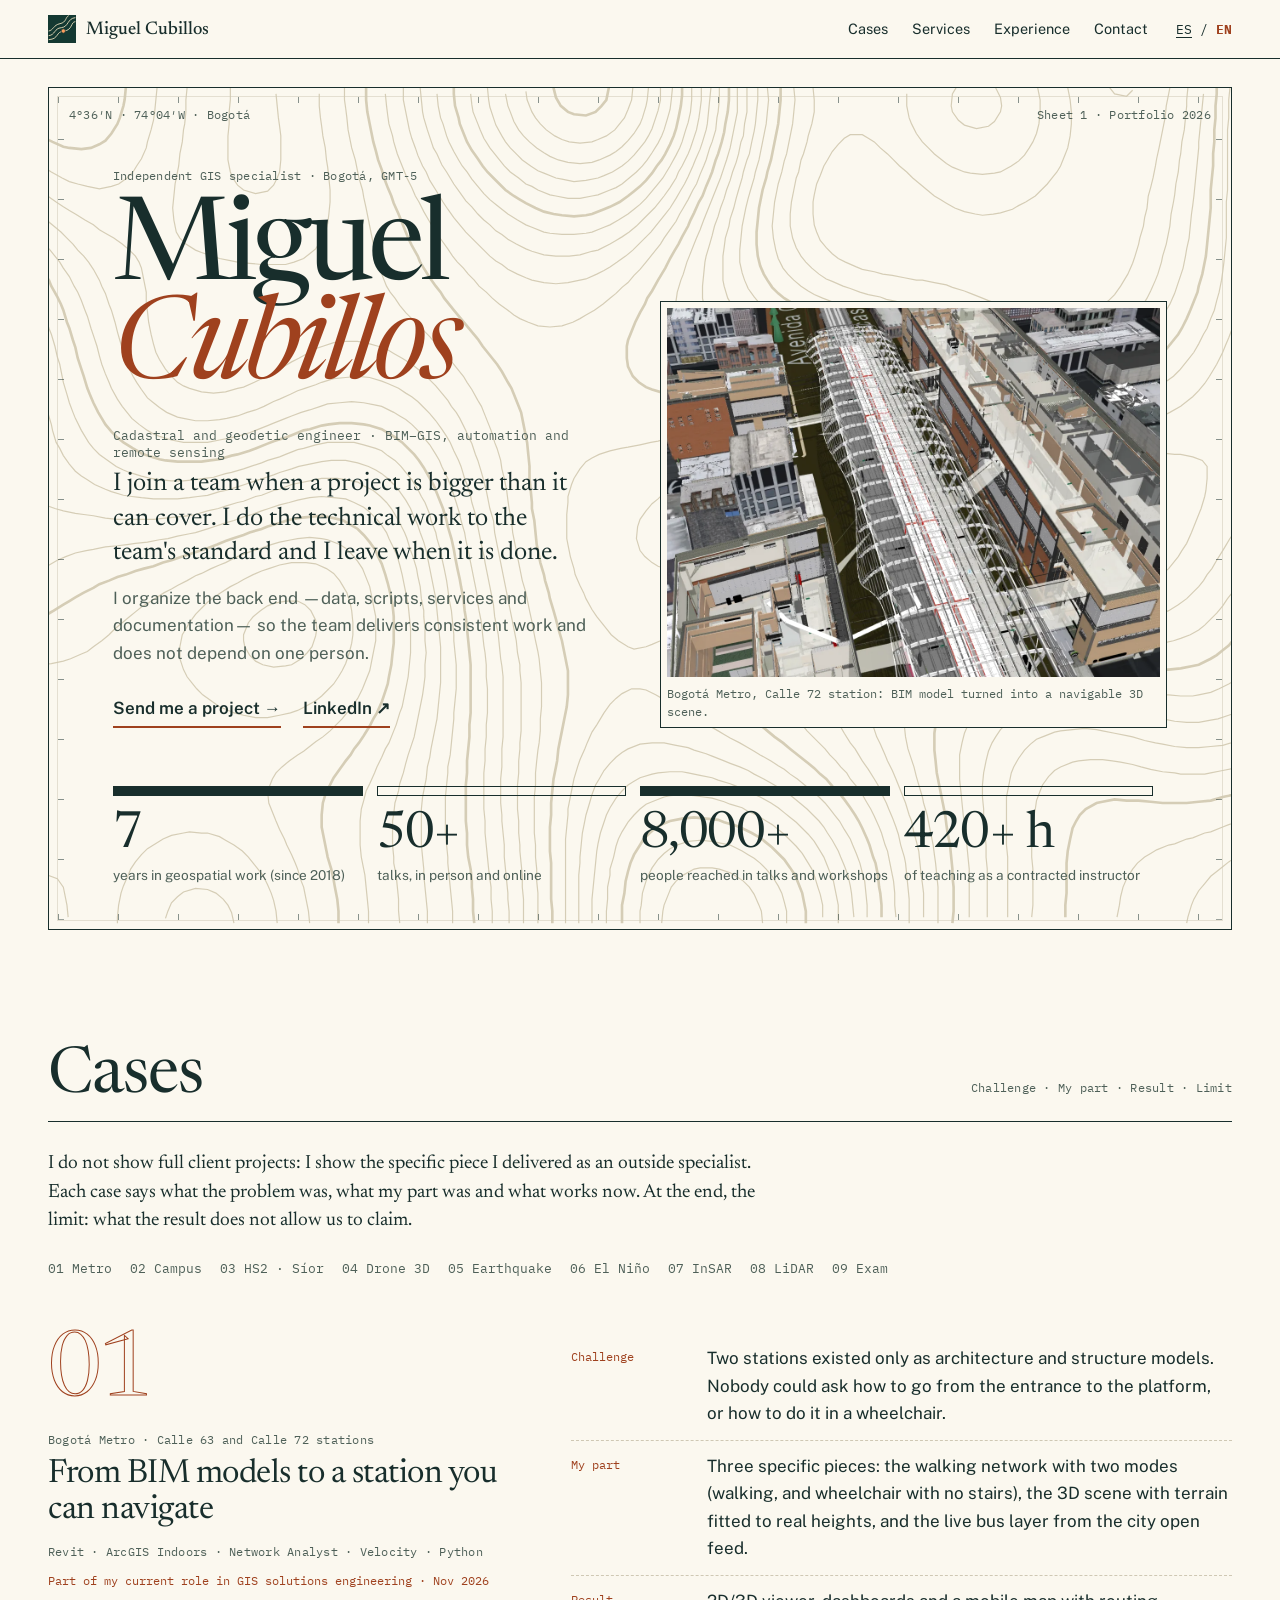
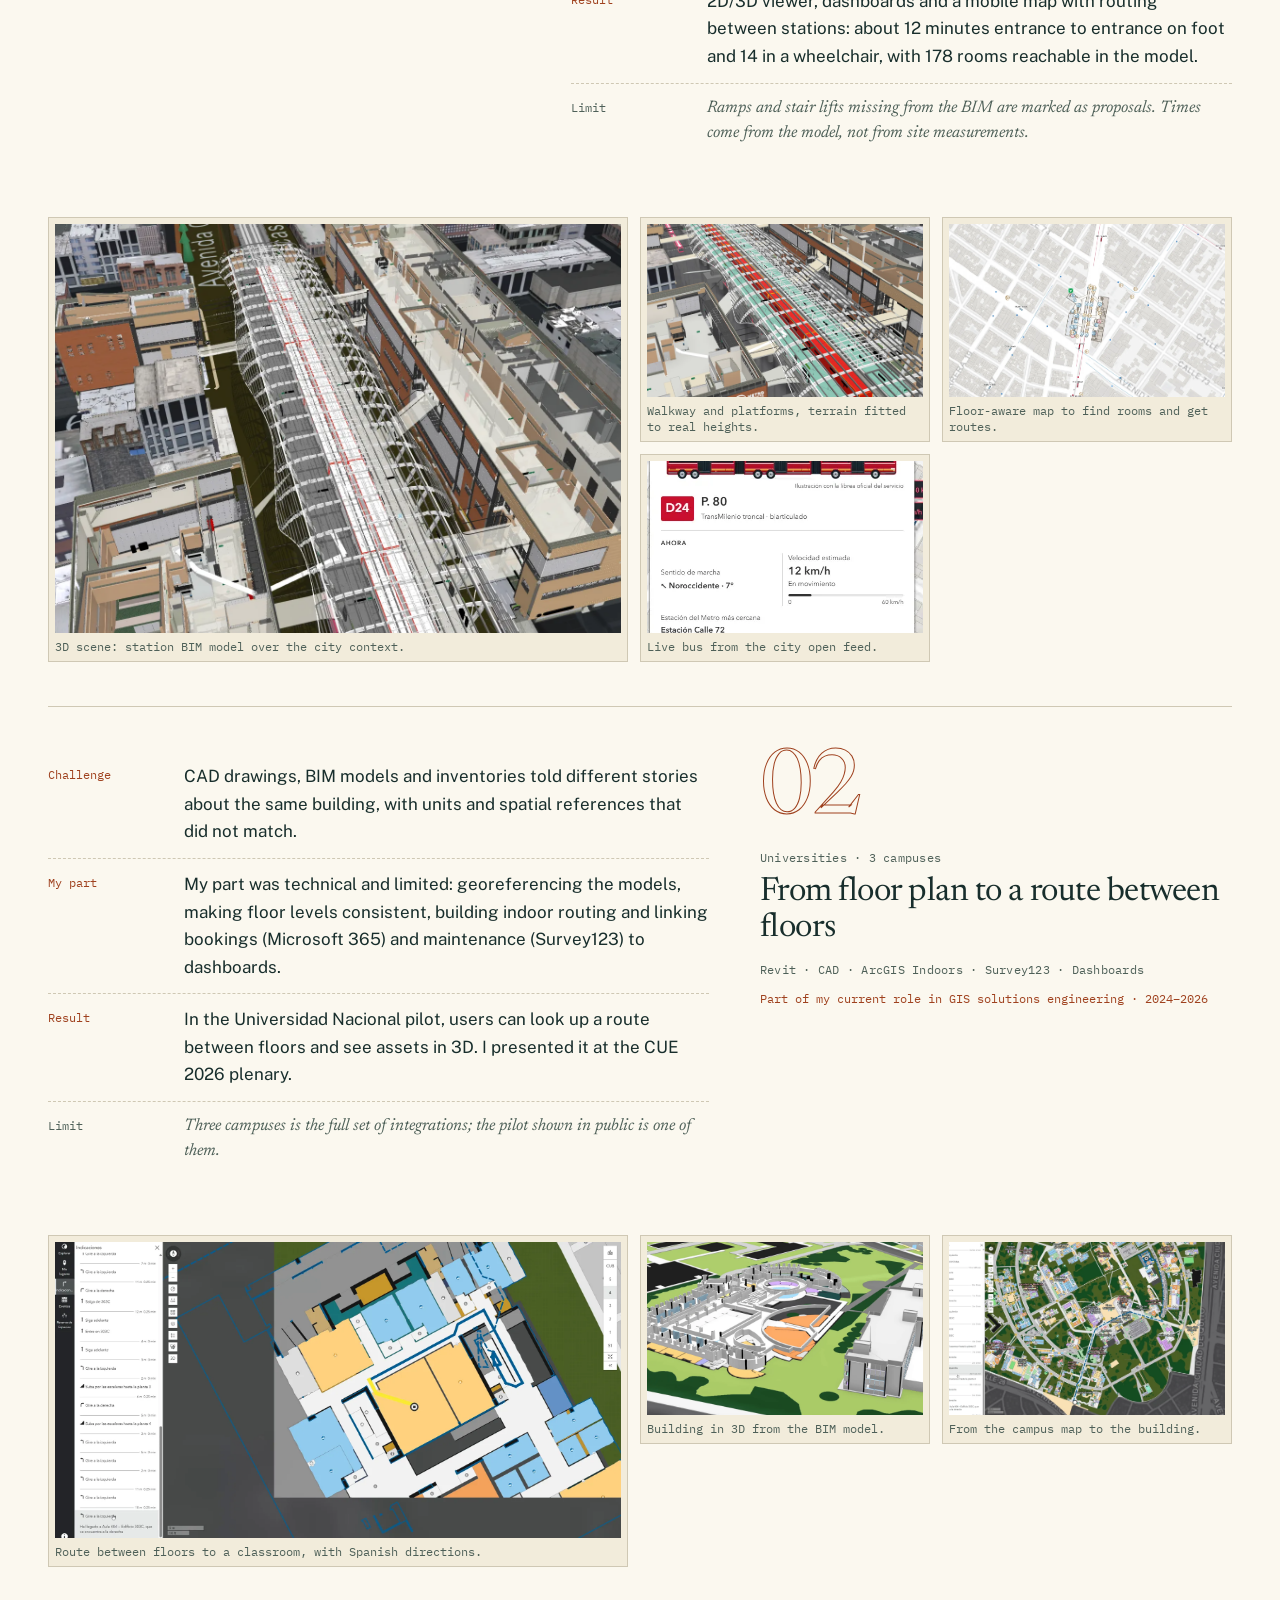
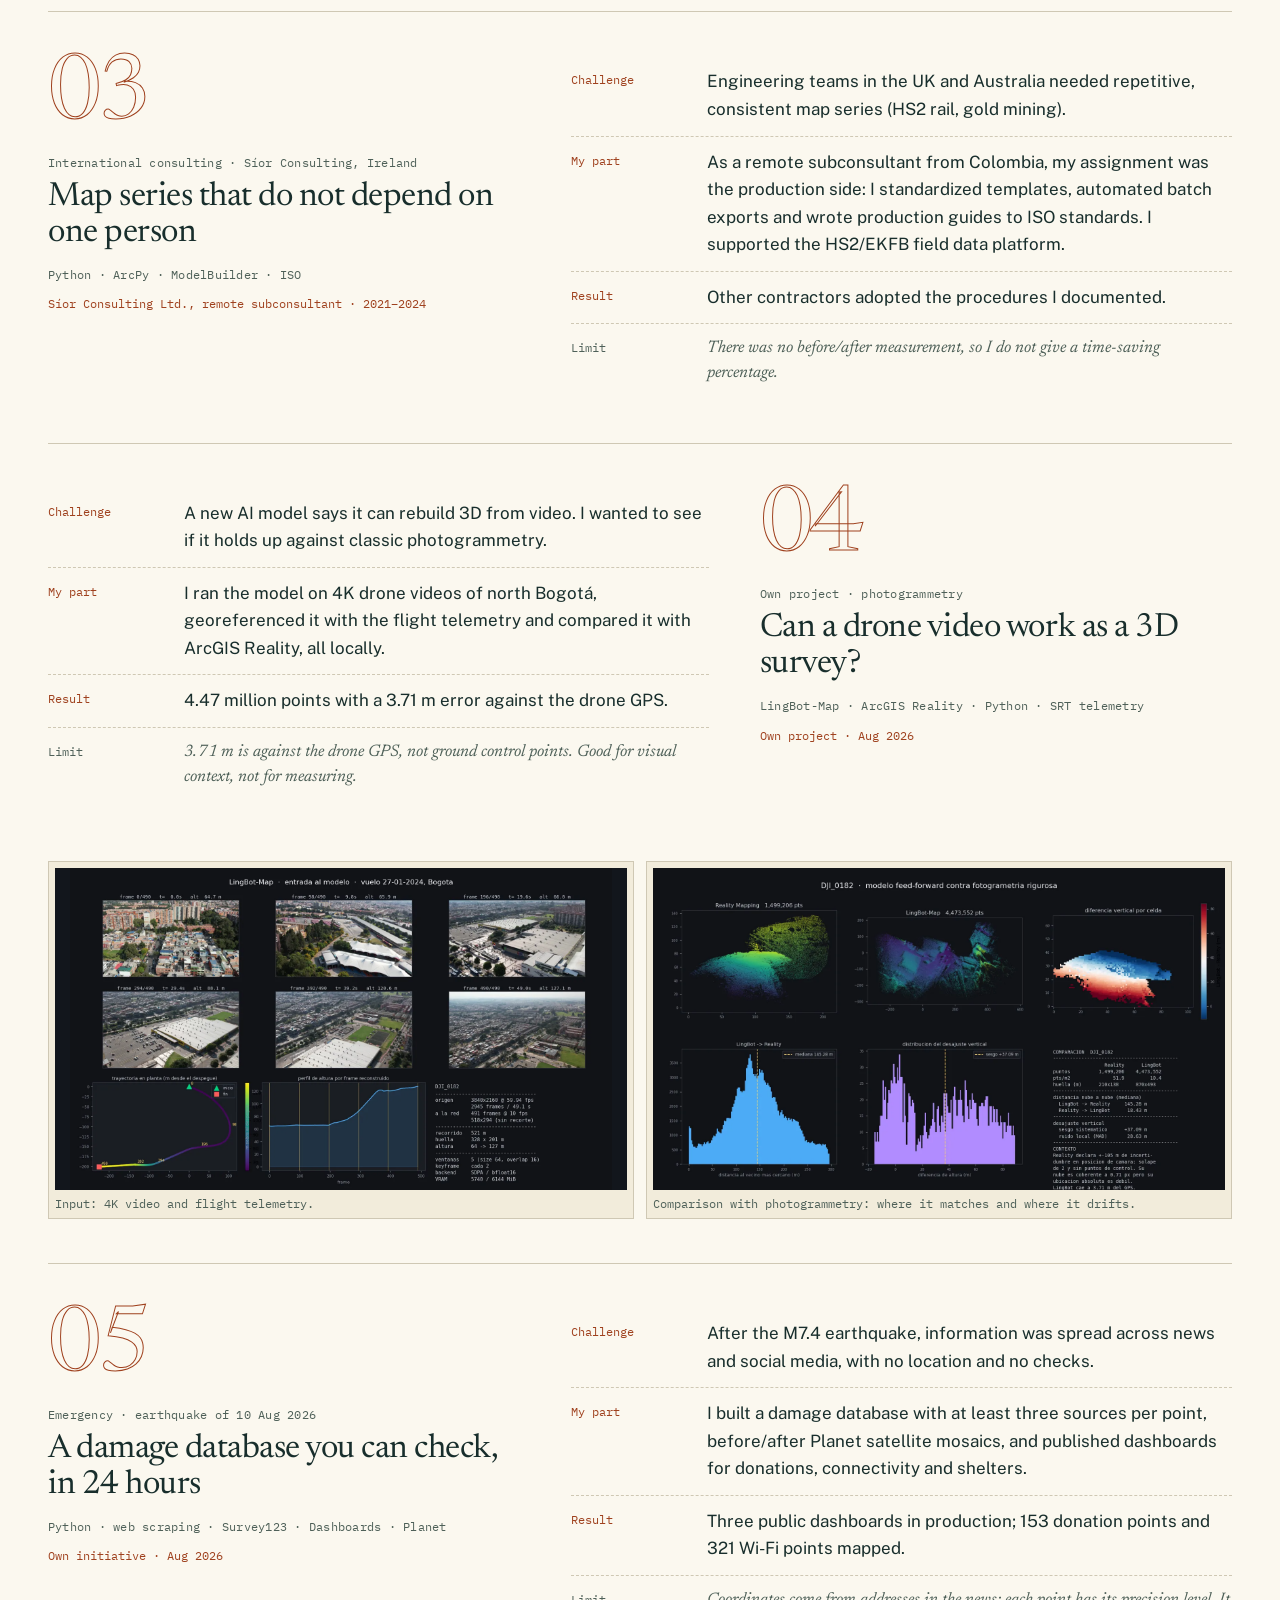
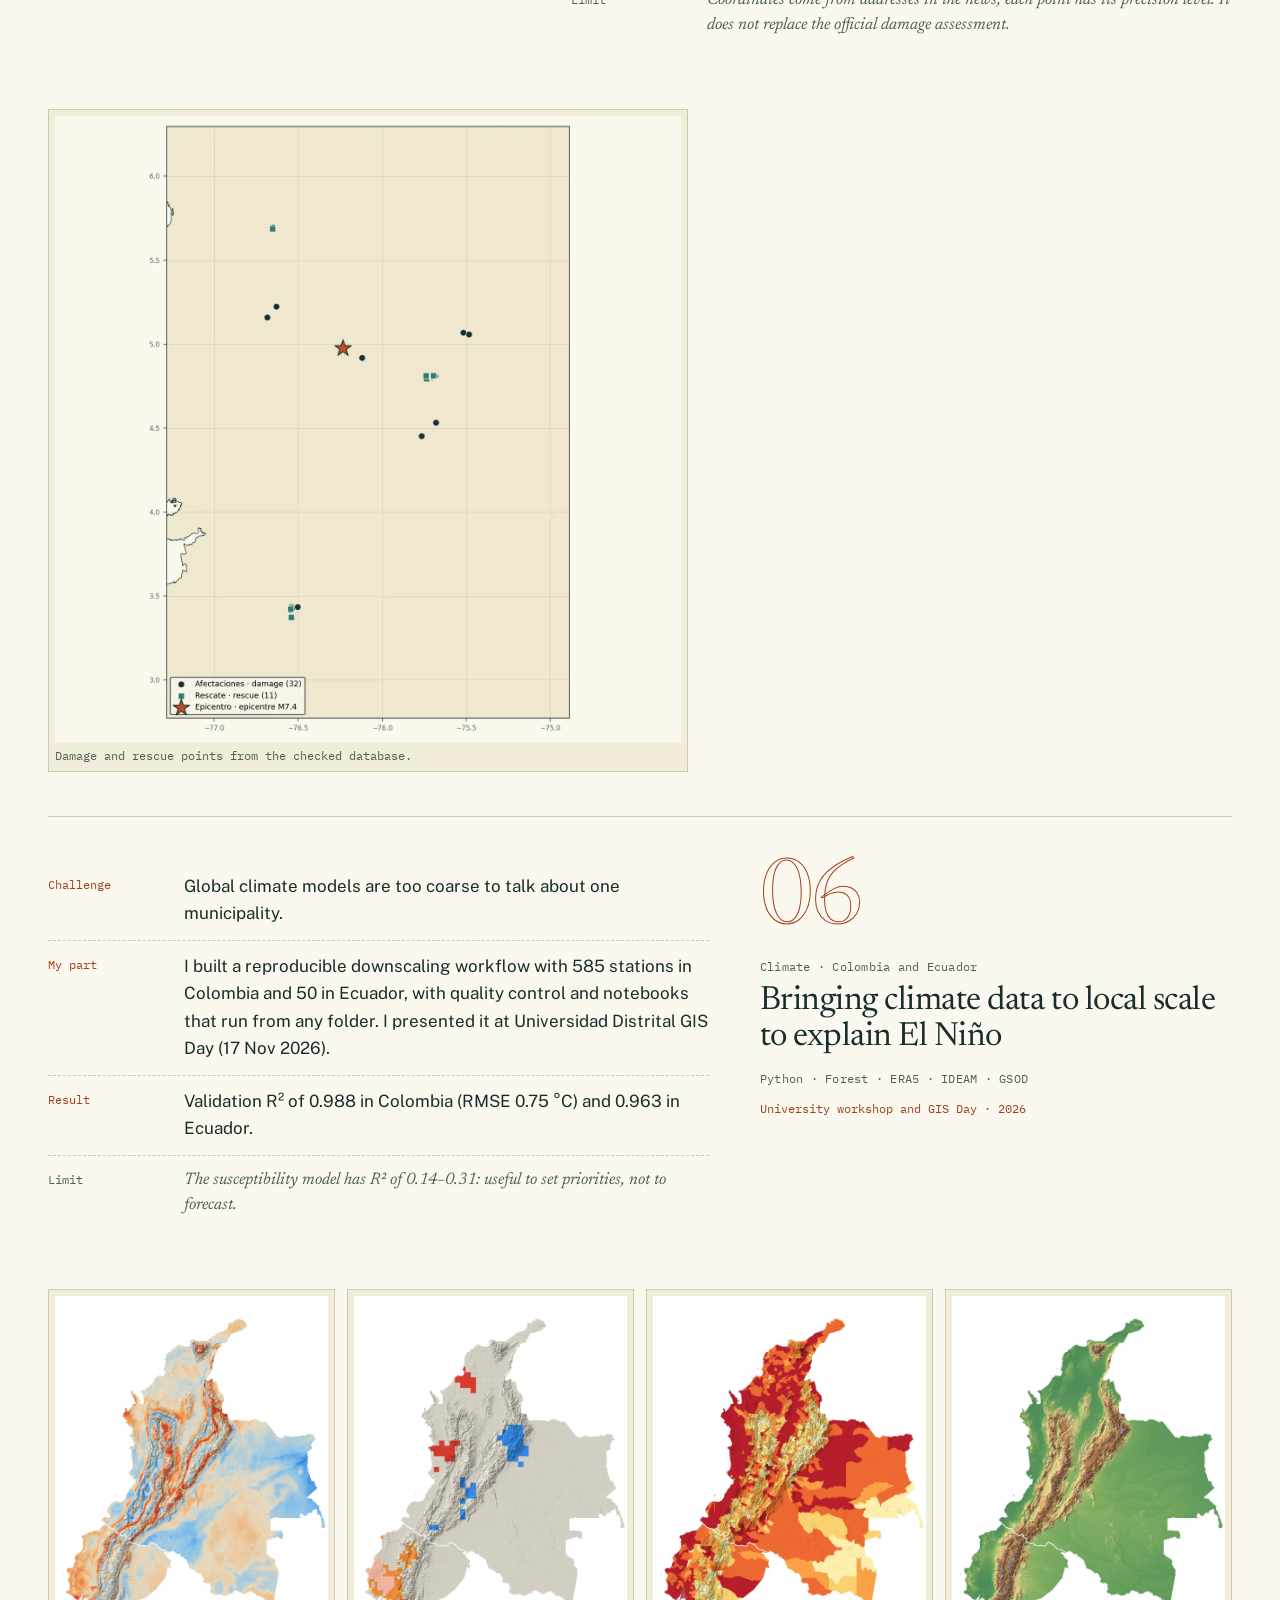
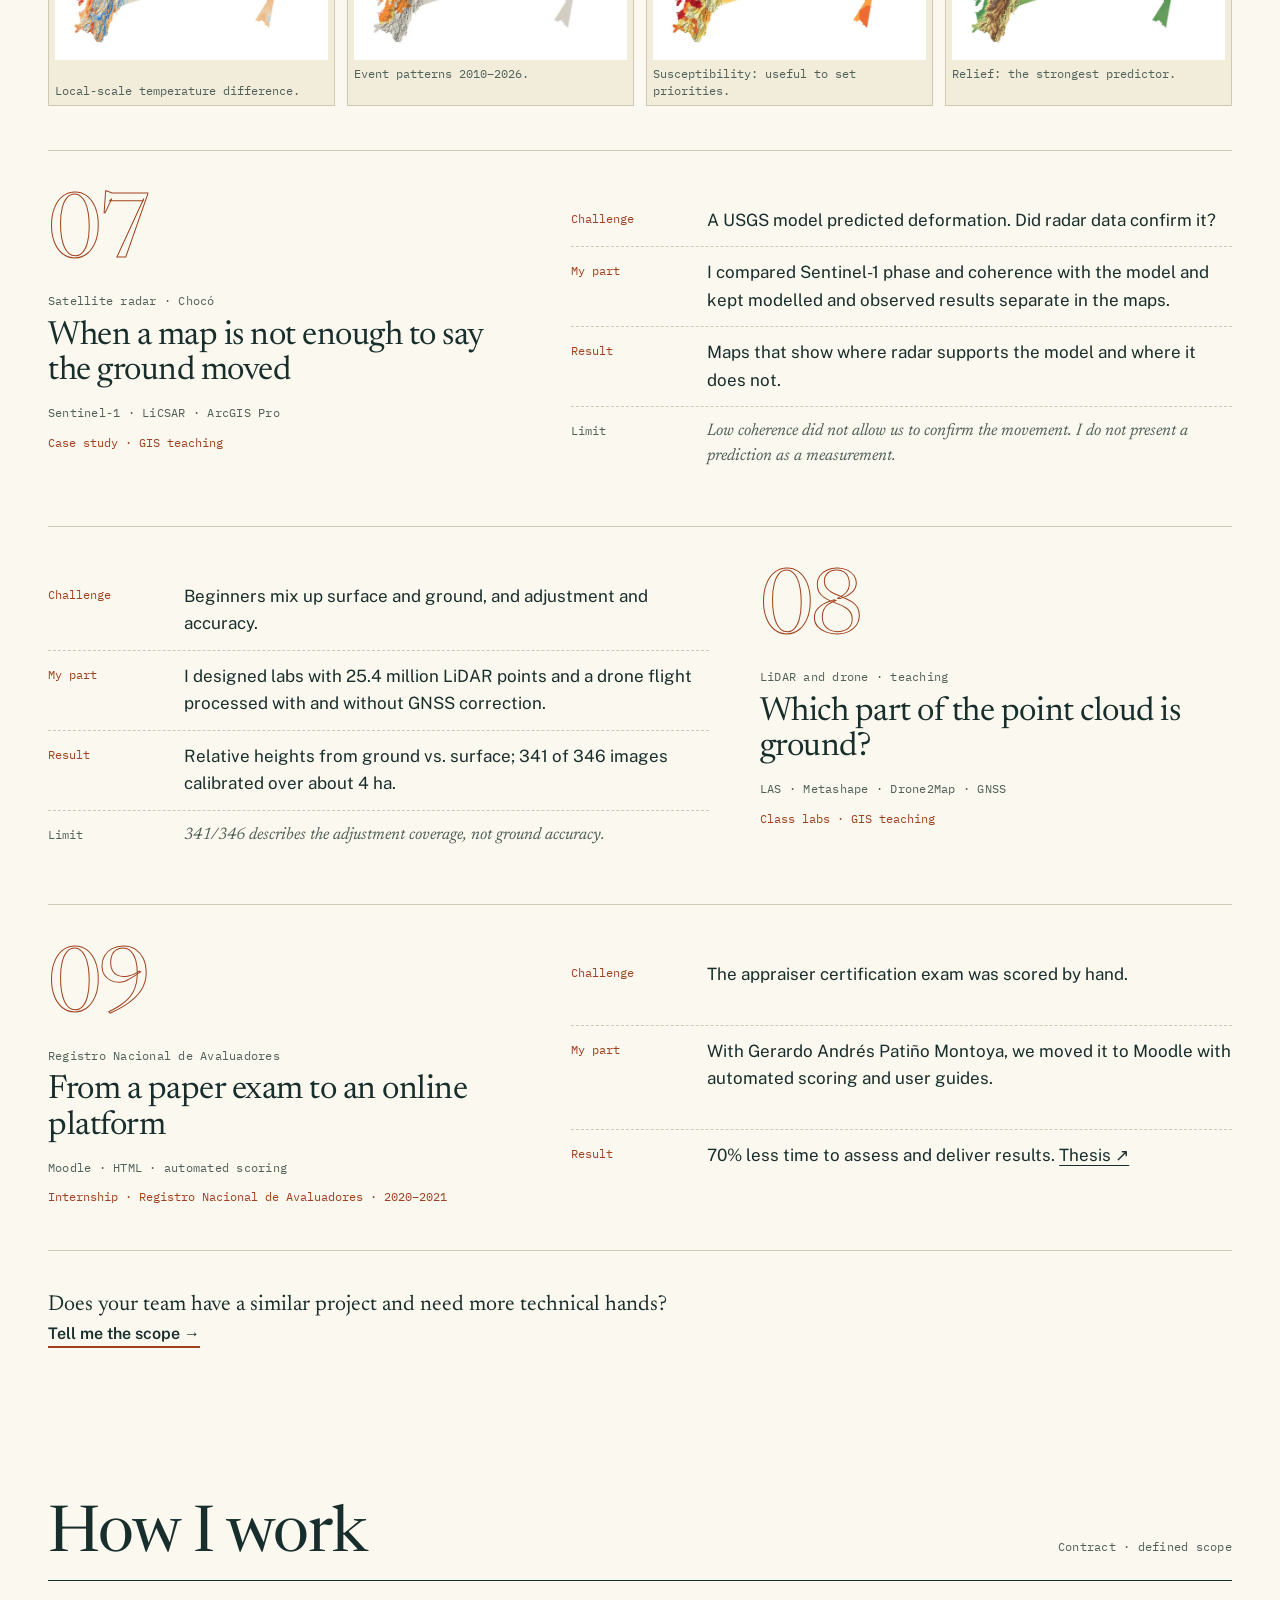
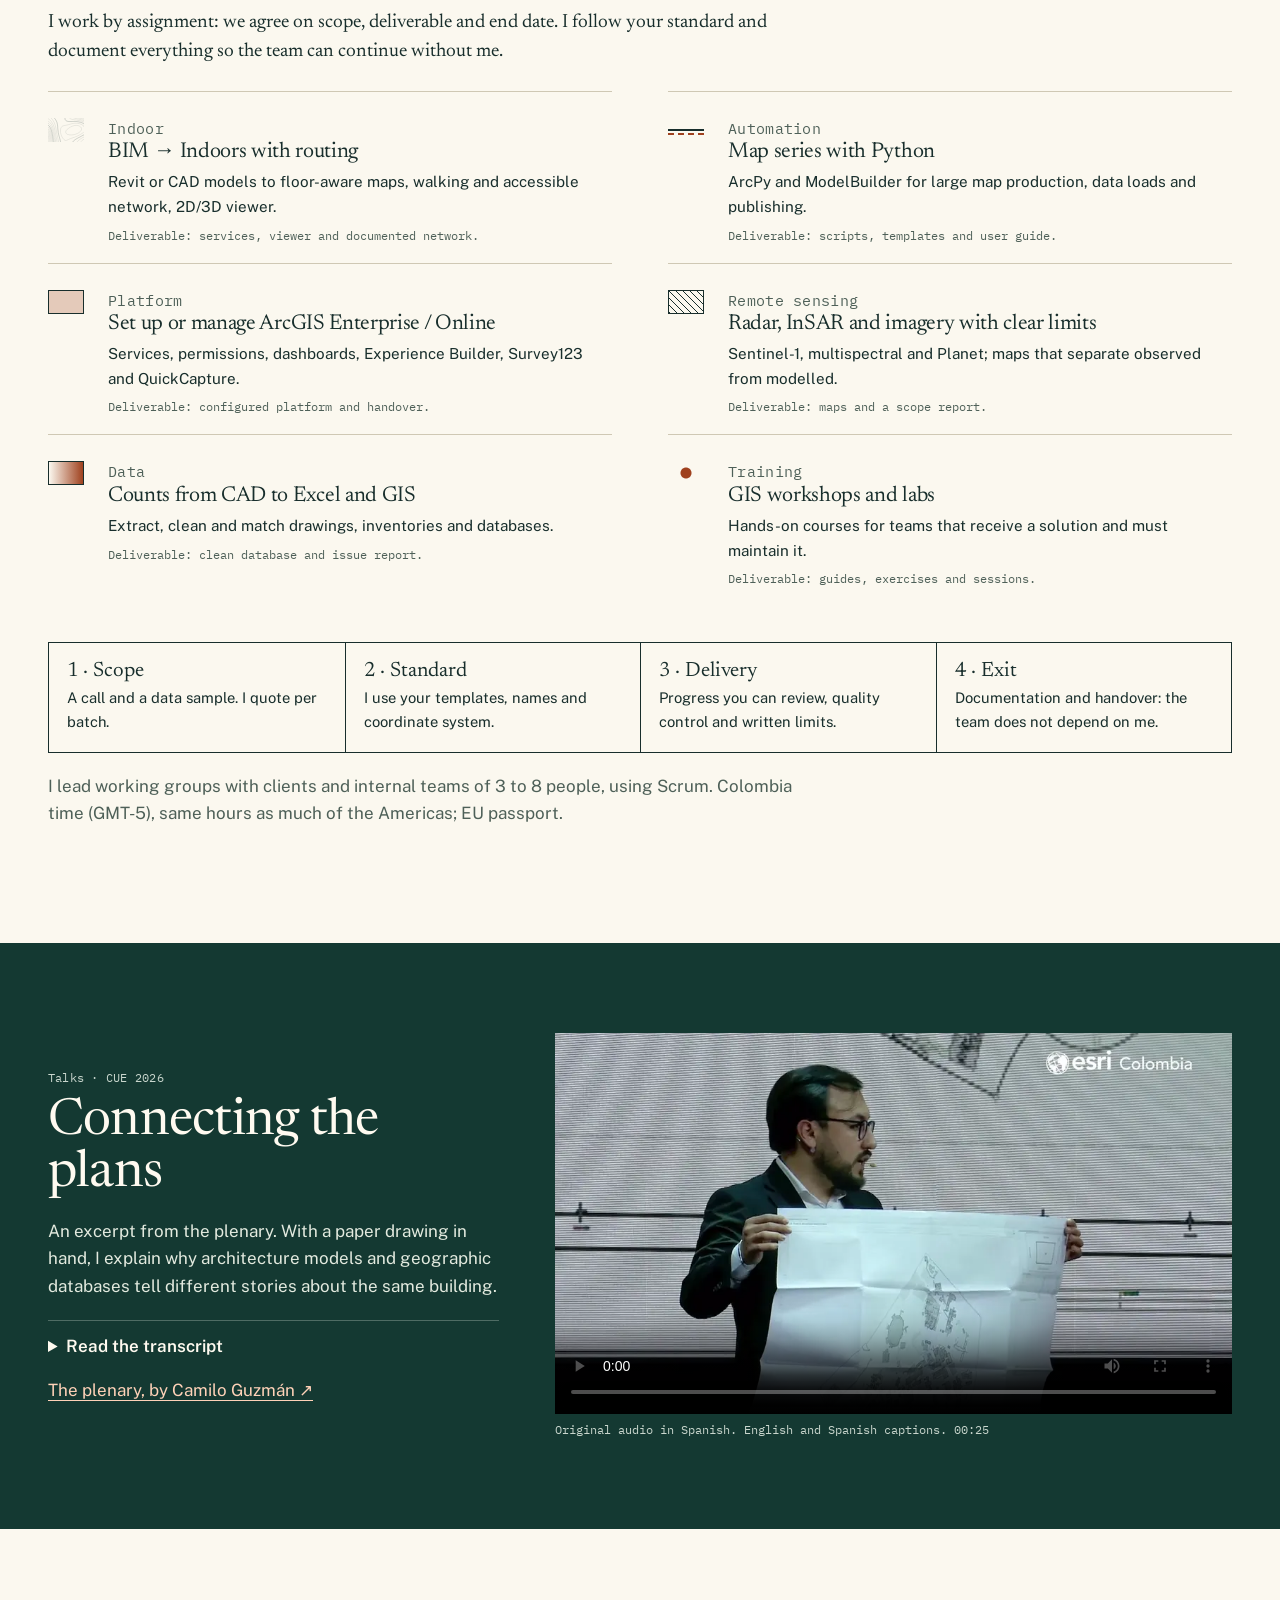
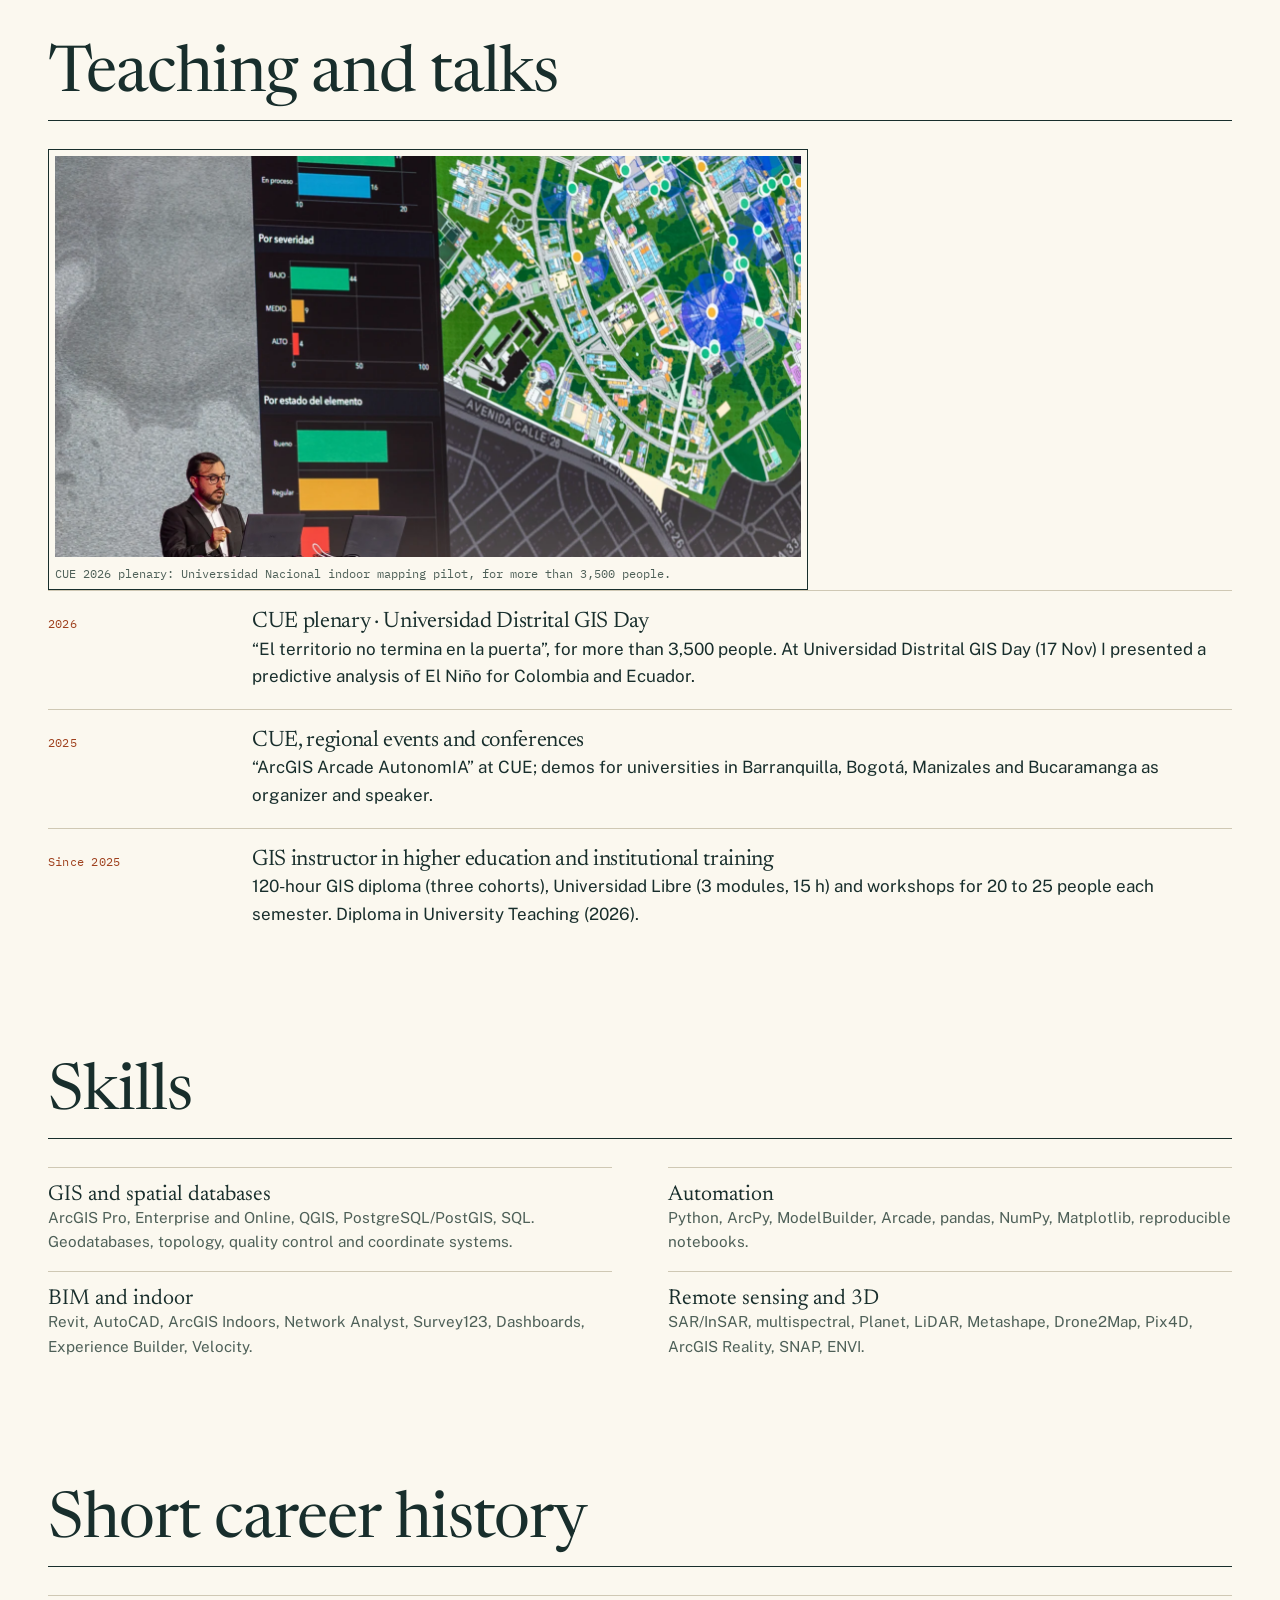
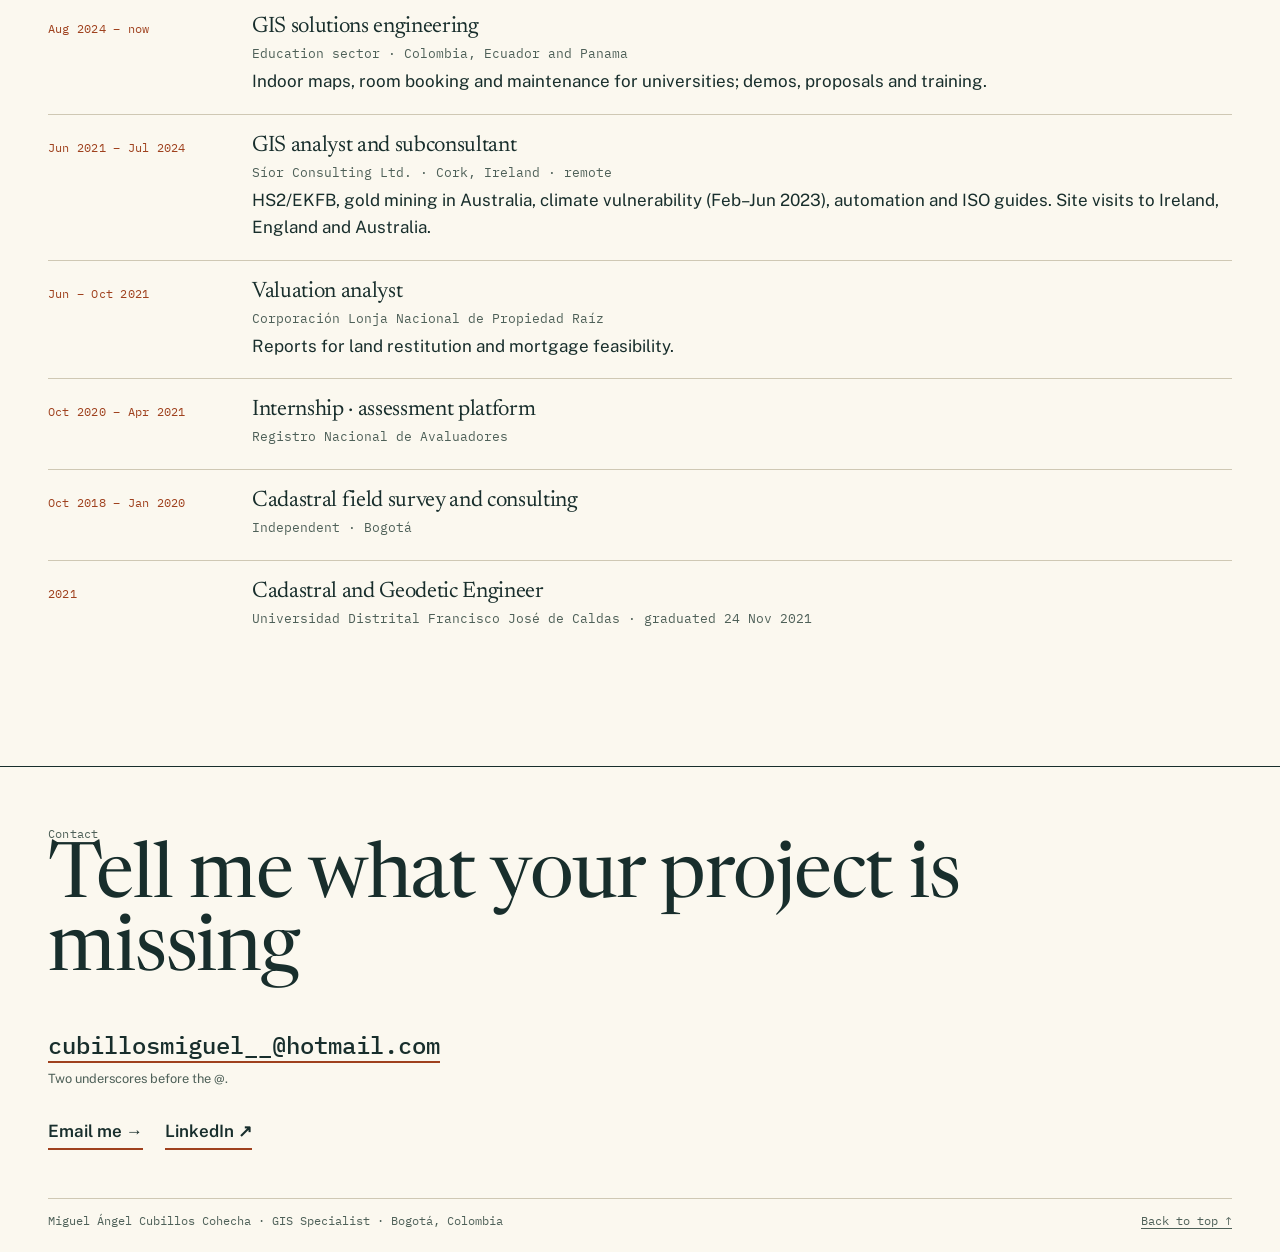
==== en.html @ 7fbe1a22 "Galerias por caso, portada 3D, PDF de Destacado y README de perfil Co-Authored-By: Claude Opus 5.5 <" ====
<!doctype html>
<html lang="en"><head><meta charset="utf-8"><meta name="viewport" content="width=device-width,initial-scale=1">
<title>Miguel Cubillos · Independent GIS Specialist</title>
<meta name="description" content="Independent GIS specialist in Bogotá. I join a team when a project is bigger than it can cover: BIM to indoor maps with routing, Python automation, remote sensing and GIS platforms.">
<meta name="theme-color" content="#143932">
<meta property="og:type" content="website"><meta property="og:title" content="Miguel Cubillos · Independent GIS Specialist">
<meta property="og:description" content="I do the technical work to your team's standard and leave when it is done. BIM to indoor maps, Python automation, remote sensing.">
<meta property="og:image" content="https://cubillos22.github.io/assets/og-preview.jpg"><meta property="og:url" content="https://cubillos22.github.io/en.html"><meta property="og:locale" content="en_US"><meta name="twitter:card" content="summary_large_image">
<link rel="icon" href="assets/favicon.svg" type="image/svg+xml">
<link rel="preconnect" href="https://fonts.googleapis.com"><link rel="preconnect" href="https://fonts.gstatic.com" crossorigin>
<link href="https://fonts.googleapis.com/css2?family=Newsreader:opsz,wght@6..72,400;6..72,500&family=Public+Sans:wght@400;600&family=IBM+Plex+Mono:wght@500&display=swap" rel="stylesheet">
<link rel="stylesheet" href="assets/folio.css?v=4"><link rel="alternate" hreflang="es" href="index.html"><link rel="alternate" hreflang="en" href="en.html"></head>
<body id="top"><a class="skip" href="#main">Skip to content</a>
<header class="top"><div class="wrap bar"><a href="#top" class="brand"><img class="mark" src="assets/favicon.svg" alt="" width="34" height="34"><span>Miguel Cubillos</span></a>
<nav aria-label="Main"><a href="#cases">Cases</a><a href="#services">Services</a><a href="#experience">Experience</a><a href="#contact">Contact</a></nav>
<div class="lang"><a href="index.html" hreflang="es" lang="es">ES</a> / <b aria-current="page">EN</b></div></div></header>
<main id="main">
<div class="wrap sheet"><span class="coord tl">4°36′N · 74°04′W · Bogotá</span><span class="coord tr">Sheet 1 · Portfolio 2026</span><section class="hero" aria-labelledby="name"><div>
<p class="eyebrow">Independent GIS specialist · Bogotá, GMT-5</p>
<h1 id="name">Miguel<br><em>Cubillos</em></h1>
<p class="role">Cadastral and geodetic engineer · BIM–GIS, automation and remote sensing</p>
<p class="value">I join a team when a project is bigger than it can cover. I do the technical work to the team's standard and I leave when it is done.</p>
<p class="value2">I organize the back end —data, scripts, services and documentation— so the team delivers consistent work and does not depend on one person.</p>
<div class="ctas"><a class="go" href="mailto:cubillosmiguel__@hotmail.com?subject=GIS%20project">Send me a project</a><a class="go ext" href="https://www.linkedin.com/in/miguel-cubillos/">LinkedIn</a></div>
</div><figure><img src="assets/img/metro-3d-viaducto.webp" width="1600" height="868" alt="Bogotá Metro Calle 72 station in 3D: the viaduct, the platform and the buildings on Avenida Caracas."><figcaption class="cap">Bogotá Metro, Calle 72 station: BIM model turned into a navigable 3D scene.</figcaption></figure></section>
<div class="scale" role="group" aria-label="Key numbers"><div class="m"><b>7</b><span>years in geospatial work (since 2018)</span></div><div class="m"><b>50+</b><span>talks, in person and online</span></div><div class="m"><b>8,000+</b><span>people reached in talks and workshops</span></div><div class="m"><b>420+ h</b><span>of teaching as a contracted instructor</span></div></div>
</div>

<section id="cases" class="block wrap" aria-labelledby="h-cases"><div class="head"><h2 id="h-cases">Cases</h2><p class="kicker">Challenge · My part · Result · Limit</p></div>
<p class="lead">I do not show full client projects: I show the specific piece I delivered as an outside specialist. Each case says what the problem was, what my part was and what works now. At the end, the limit: what the result does not allow us to claim.</p><nav class="index" aria-label="Index"><a href="#indoor">01 Metro</a><a href="#campus">02 Campus</a><a href="#hs2">03 HS2 · Síor</a><a href="#lingbot">04 Drone 3D</a><a href="#quake">05 Earthquake</a><a href="#nino">06 El Niño</a><a href="#radar">07 InSAR</a><a href="#lidar">08 LiDAR</a><a href="#exam">09 Exam</a></nav>

<article class="case" id="indoor"><header><span class="serial">01</span><p class="kicker">Bogotá Metro · Calle 63 and Calle 72 stations</p><h3>From BIM models to a station you can navigate</h3><p class="tools">Revit · ArcGIS Indoors · Network Analyst · Velocity · Python</p><span class="ctx">Part of my current role in GIS solutions engineering · Nov 2026</span></header>
<dl class="car"><div><dt>Challenge</dt><dd>Two stations existed only as architecture and structure models. Nobody could ask how to go from the entrance to the platform, or how to do it in a wheelchair.</dd></div>
<div><dt>My part</dt><dd>Three specific pieces: the walking network with two modes (walking, and wheelchair with no stairs), the 3D scene with terrain fitted to real heights, and the live bus layer from the city open feed.</dd></div>
<div><dt>Result</dt><dd>2D/3D viewer, dashboards and a mobile map with routing between stations: about 12 minutes entrance to entrance on foot and 14 in a wheelchair, with 178 rooms reachable in the model.</dd></div>
<div class="limit"><dt>Limit</dt><dd>Ramps and stair lifts missing from the BIM are marked as proposals. Times come from the model, not from site measurements.</dd></div></dl><div class="plate n4"><figure><a href="assets/img/metro-3d-viaducto.webp"><img loading="lazy" src="assets/img/metro-3d-viaducto.webp" alt="3D view of the viaduct and Calle 72 station between buildings on Avenida Caracas."></a><figcaption>3D scene: station BIM model over the city context.</figcaption></figure><figure><a href="assets/img/metro-pasarela.webp"><img loading="lazy" src="assets/img/metro-pasarela.webp" alt="Calle 63 station walkway with the train at the platform."></a><figcaption>Walkway and platforms, terrain fitted to real heights.</figcaption></figure><figure><a href="assets/img/metro-2d-piso.webp"><img loading="lazy" src="assets/img/metro-2d-piso.webp" alt="2D map of Calle 72 station with rooms per floor."></a><figcaption>Floor-aware map to find rooms and get routes.</figcaption></figure><figure><a href="assets/img/metro-bus-ficha.webp"><img loading="lazy" src="assets/img/metro-bus-ficha.webp" alt="Live bus card: route D24, 12 km/h, nearest station Calle 72."></a><figcaption>Live bus from the city open feed.</figcaption></figure></div></article>

<article class="case" id="campus"><header><span class="serial">02</span><p class="kicker">Universities · 3 campuses</p><h3>From floor plan to a route between floors</h3><p class="tools">Revit · CAD · ArcGIS Indoors · Survey123 · Dashboards</p><span class="ctx">Part of my current role in GIS solutions engineering · 2024–2026</span></header>
<dl class="car"><div><dt>Challenge</dt><dd>CAD drawings, BIM models and inventories told different stories about the same building, with units and spatial references that did not match.</dd></div>
<div><dt>My part</dt><dd>My part was technical and limited: georeferencing the models, making floor levels consistent, building indoor routing and linking bookings (Microsoft 365) and maintenance (Survey123) to dashboards.</dd></div>
<div><dt>Result</dt><dd>In the Universidad Nacional pilot, users can look up a route between floors and see assets in 3D. I presented it at the CUE 2026 plenary.</dd></div>
<div class="limit"><dt>Limit</dt><dd>Three campuses is the full set of integrations; the pilot shown in public is one of them.</dd></div></dl><div class="plate n3"><figure><a href="assets/img/campus-ruta.webp"><img loading="lazy" src="assets/img/campus-ruta.webp" alt="Step-by-step route inside a building, with stairs up to floor 4."></a><figcaption>Route between floors to a classroom, with Spanish directions.</figcaption></figure><figure><a href="assets/img/campus-3d.webp"><img loading="lazy" src="assets/img/campus-3d.webp" alt="3D view of a campus building with its floors and surroundings."></a><figcaption>Building in 3D from the BIM model.</figcaption></figure><figure><a href="assets/img/campus-mapa.webp"><img loading="lazy" src="assets/img/campus-mapa.webp" alt="Campus map with a walking route to a building."></a><figcaption>From the campus map to the building.</figcaption></figure></div></article>

<article class="case" id="hs2"><header><span class="serial">03</span><p class="kicker">International consulting · Síor Consulting, Ireland</p><h3>Map series that do not depend on one person</h3><p class="tools">Python · ArcPy · ModelBuilder · ISO</p><span class="ctx">Síor Consulting Ltd., remote subconsultant · 2021–2024</span></header>
<dl class="car"><div><dt>Challenge</dt><dd>Engineering teams in the UK and Australia needed repetitive, consistent map series (HS2 rail, gold mining).</dd></div>
<div><dt>My part</dt><dd>As a remote subconsultant from Colombia, my assignment was the production side: I standardized templates, automated batch exports and wrote production guides to ISO standards. I supported the HS2/EKFB field data platform.</dd></div>
<div><dt>Result</dt><dd>Other contractors adopted the procedures I documented.</dd></div>
<div class="limit"><dt>Limit</dt><dd>There was no before/after measurement, so I do not give a time-saving percentage.</dd></div></dl></article>

<article class="case" id="lingbot"><header><span class="serial">04</span><p class="kicker">Own project · photogrammetry</p><h3>Can a drone video work as a 3D survey?</h3><p class="tools">LingBot-Map · ArcGIS Reality · Python · SRT telemetry</p><span class="ctx">Own project · Aug 2026</span></header>
<dl class="car"><div><dt>Challenge</dt><dd>A new AI model says it can rebuild 3D from video. I wanted to see if it holds up against classic photogrammetry.</dd></div>
<div><dt>My part</dt><dd>I ran the model on 4K drone videos of north Bogotá, georeferenced it with the flight telemetry and compared it with ArcGIS Reality, all locally.</dd></div>
<div><dt>Result</dt><dd>4.47 million points with a 3.71 m error against the drone GPS.</dd></div>
<div class="limit"><dt>Limit</dt><dd>3.71 m is against the drone GPS, not ground control points. Good for visual context, not for measuring.</dd></div></dl><div class="plate n2"><figure><a href="assets/img/lingbot-entrada.webp"><img loading="lazy" src="assets/img/lingbot-entrada.webp" alt="Six frames from the drone video over north Bogotá, with flight path and height profile."></a><figcaption>Input: 4K video and flight telemetry.</figcaption></figure><figure><a href="assets/img/lingbot-comparacion.webp"><img loading="lazy" src="assets/img/lingbot-comparacion.webp" alt="Point cloud comparison between Reality Mapping and LingBot-Map, with difference map and histograms."></a><figcaption>Comparison with photogrammetry: where it matches and where it drifts.</figcaption></figure></div></article>

<article class="case" id="quake"><header><span class="serial">05</span><p class="kicker">Emergency · earthquake of 10 Aug 2026</p><h3>A damage database you can check, in 24 hours</h3><p class="tools">Python · web scraping · Survey123 · Dashboards · Planet</p><span class="ctx">Own initiative · Aug 2026</span></header>
<dl class="car"><div><dt>Challenge</dt><dd>After the M7.4 earthquake, information was spread across news and social media, with no location and no checks.</dd></div>
<div><dt>My part</dt><dd>I built a damage database with at least three sources per point, before/after Planet satellite mosaics, and published dashboards for donations, connectivity and shelters.</dd></div>
<div><dt>Result</dt><dd>Three public dashboards in production; 153 donation points and 321 Wi-Fi points mapped.</dd></div>
<div class="limit"><dt>Limit</dt><dd>Coordinates come from addresses in the news; each point has its precision level. It does not replace the official damage assessment.</dd></div></dl><div class="plate n1"><figure><a href="assets/img/sismo-mapa.webp"><img loading="lazy" src="assets/img/sismo-mapa.webp" alt="Map with 32 damage points, 11 rescue actions and the M7.4 epicentre."></a><figcaption>Damage and rescue points from the checked database.</figcaption></figure></div></article>

<article class="case" id="nino"><header><span class="serial">06</span><p class="kicker">Climate · Colombia and Ecuador</p><h3>Bringing climate data to local scale to explain El Niño</h3><p class="tools">Python · Forest · ERA5 · IDEAM · GSOD</p><span class="ctx">University workshop and GIS Day · 2026</span></header>
<dl class="car"><div><dt>Challenge</dt><dd>Global climate models are too coarse to talk about one municipality.</dd></div>
<div><dt>My part</dt><dd>I built a reproducible downscaling workflow with 585 stations in Colombia and 50 in Ecuador, with quality control and notebooks that run from any folder. I presented it at Universidad Distrital GIS Day (17 Nov 2026).</dd></div>
<div><dt>Result</dt><dd>Validation R² of 0.988 in Colombia (RMSE 0.75 °C) and 0.963 in Ecuador.</dd></div>
<div class="limit"><dt>Limit</dt><dd>The susceptibility model has R² of 0.14–0.31: useful to set priorities, not to forecast.</dd></div></dl><div class="plate n4"><figure><a href="assets/img/nino-temperatura.webp"><img loading="lazy" src="assets/img/nino-temperatura.webp" alt="Map of Colombia and Ecuador with the downscaled temperature difference in blues and reds."></a><figcaption>Local-scale temperature difference.</figcaption></figure><figure><a href="assets/img/nino-patrones.webp"><img loading="lazy" src="assets/img/nino-patrones.webp" alt="Map of space-time event patterns with hot and cold spots."></a><figcaption>Event patterns 2010–2026.</figcaption></figure><figure><a href="assets/img/nino-modelo.webp"><img loading="lazy" src="assets/img/nino-modelo.webp" alt="Susceptibility map by municipality, from yellow to dark red."></a><figcaption>Susceptibility: useful to set priorities.</figcaption></figure><figure><a href="assets/img/nino-relieve.webp"><img loading="lazy" src="assets/img/nino-relieve.webp" alt="Relief map of Colombia and Ecuador."></a><figcaption>Relief: the strongest predictor.</figcaption></figure></div></article>

<article class="case" id="radar"><header><span class="serial">07</span><p class="kicker">Satellite radar · Chocó</p><h3>When a map is not enough to say the ground moved</h3><p class="tools">Sentinel-1 · LiCSAR · ArcGIS Pro</p><span class="ctx">Case study · GIS teaching</span></header>
<dl class="car"><div><dt>Challenge</dt><dd>A USGS model predicted deformation. Did radar data confirm it?</dd></div>
<div><dt>My part</dt><dd>I compared Sentinel-1 phase and coherence with the model and kept modelled and observed results separate in the maps.</dd></div>
<div><dt>Result</dt><dd>Maps that show where radar supports the model and where it does not.</dd></div>
<div class="limit"><dt>Limit</dt><dd>Low coherence did not allow us to confirm the movement. I do not present a prediction as a measurement.</dd></div></dl></article>

<article class="case" id="lidar"><header><span class="serial">08</span><p class="kicker">LiDAR and drone · teaching</p><h3>Which part of the point cloud is ground?</h3><p class="tools">LAS · Metashape · Drone2Map · GNSS</p><span class="ctx">Class labs · GIS teaching</span></header>
<dl class="car"><div><dt>Challenge</dt><dd>Beginners mix up surface and ground, and adjustment and accuracy.</dd></div>
<div><dt>My part</dt><dd>I designed labs with 25.4 million LiDAR points and a drone flight processed with and without GNSS correction.</dd></div>
<div><dt>Result</dt><dd>Relative heights from ground vs. surface; 341 of 346 images calibrated over about 4 ha.</dd></div>
<div class="limit"><dt>Limit</dt><dd>341/346 describes the adjustment coverage, not ground accuracy.</dd></div></dl></article>

<article class="case" id="exam"><header><span class="serial">09</span><p class="kicker">Registro Nacional de Avaluadores</p><h3>From a paper exam to an online platform</h3><p class="tools">Moodle · HTML · automated scoring</p><span class="ctx">Internship · Registro Nacional de Avaluadores · 2020–2021</span></header>
<dl class="car"><div><dt>Challenge</dt><dd>The appraiser certification exam was scored by hand.</dd></div>
<div><dt>My part</dt><dd>With Gerardo Andrés Patiño Montoya, we moved it to Moodle with automated scoring and user guides.</dd></div>
<div><dt>Result</dt><dd>70% less time to assess and deliver results. <a href="https://repository.udistrital.edu.co/items/4fee34a4-6b49-4b79-8fe8-2d7d68c5f8f1">Thesis ↗</a></dd></div></dl></article>

<p class="aside">Does your team have a similar project and need more technical hands? <a class="go" href="mailto:cubillosmiguel__@hotmail.com?subject=GIS%20project">Tell me the scope</a></p>
</section>

<section id="services" class="block wrap" aria-labelledby="h-serv"><div class="head"><h2 id="h-serv">How I work</h2><p class="kicker">Contract · defined scope</p></div>
<p class="lead">I work by assignment: we agree on scope, deliverable and end date. I follow your standard and document everything so the team can continue without me.</p>
<div class="legend">
<div class="svc"><span class="sym ct" aria-hidden="true"></span><div><p class="kicker">Indoor</p><h3>BIM → Indoors with routing</h3><p>Revit or CAD models to floor-aware maps, walking and accessible network, 2D/3D viewer.</p><p class="out">Deliverable: services, viewer and documented network.</p></div></div>
<div class="svc"><span class="sym ln" aria-hidden="true"></span><div><p class="kicker">Automation</p><h3>Map series with Python</h3><p>ArcPy and ModelBuilder for large map production, data loads and publishing.</p><p class="out">Deliverable: scripts, templates and user guide.</p></div></div>
<div class="svc"><span class="sym pg" aria-hidden="true"></span><div><p class="kicker">Platform</p><h3>Set up or manage ArcGIS Enterprise / Online</h3><p>Services, permissions, dashboards, Experience Builder, Survey123 and QuickCapture.</p><p class="out">Deliverable: configured platform and handover.</p></div></div>
<div class="svc"><span class="sym ht" aria-hidden="true"></span><div><p class="kicker">Remote sensing</p><h3>Radar, InSAR and imagery with clear limits</h3><p>Sentinel-1, multispectral and Planet; maps that separate observed from modelled.</p><p class="out">Deliverable: maps and a scope report.</p></div></div>
<div class="svc"><span class="sym gr" aria-hidden="true"></span><div><p class="kicker">Data</p><h3>Counts from CAD to Excel and GIS</h3><p>Extract, clean and match drawings, inventories and databases.</p><p class="out">Deliverable: clean database and issue report.</p></div></div>
<div class="svc"><span class="sym pt" aria-hidden="true"></span><div><p class="kicker">Training</p><h3>GIS workshops and labs</h3><p>Hands-on courses for teams that receive a solution and must maintain it.</p><p class="out">Deliverable: guides, exercises and sessions.</p></div></div>
</div>
<ol class="how"><li><b>1 · Scope</b>A call and a data sample. I quote per batch.</li><li><b>2 · Standard</b>I use your templates, names and coordinate system.</li><li><b>3 · Delivery</b>Progress you can review, quality control and written limits.</li><li><b>4 · Exit</b>Documentation and handover: the team does not depend on me.</li></ol>
<p class="note">I lead working groups with clients and internal teams of 3 to 8 people, using Scrum. Colombia time (GMT-5), same hours as much of the Americas; EU passport.</p>
</section>

<section class="film" id="cue" aria-labelledby="h-film"><div class="wrap filmgrid"><div><p class="eyebrow">Talks · CUE 2026</p><h2 id="h-film">Connecting the plans</h2><p>An excerpt from the plenary. With a paper drawing in hand, I explain why architecture models and geographic databases tell different stories about the same building.</p>
<details><summary>Read the transcript</summary><p>We have this information: our CAD plans. We also have architectural plans, BIM models, geographic databases and even inventory systems. But each one tells a completely different story. My challenge today is to connect them. With ArcGIS Indoors, we can create this model, or digital twin, by combining BIM and GIS. Let me show you.</p></details>
<p style="margin-top:1rem"><a href="https://es.linkedin.com/posts/camiloguzman-bim_cue2026-cue2026-esri-activity-7511804300289949696-Zw1S">The plenary, by Camilo Guzmán ↗</a></p></div>
<figure><video controls playsinline preload="metadata" poster="assets/cue-video.webp" width="1280" height="720" aria-label="Connecting the plans"><source src="assets/cue-2026.mp4" type="video/mp4"><track kind="captions" srclang="es" label="Español" src="assets/cue-es.vtt"><track kind="captions" srclang="en" label="English" src="assets/cue-en.vtt" default></video><figcaption class="cap">Original audio in Spanish. English and Spanish captions. 00:25</figcaption></figure></div></section>

<section id="talks" class="block wrap" aria-labelledby="h-talks"><div class="head"><h2 id="h-talks">Teaching and talks</h2></div><figure class="bio-fig"><img loading="lazy" src="assets/plenaria.webp" width="1500" height="808" alt="Miguel at the CUE 2026 plenary lectern, with a campus map and a dashboard on the screen behind him."><figcaption class="cap">CUE 2026 plenary: Universidad Nacional indoor mapping pilot, for more than 3,500 people.</figcaption></figure>
<article class="rec"><p class="date">2026</p><div><h3>CUE plenary · Universidad Distrital GIS Day</h3><p>“El territorio no termina en la puerta”, for more than 3,500 people. At Universidad Distrital GIS Day (17 Nov) I presented a predictive analysis of El Niño for Colombia and Ecuador.</p></div></article>
<article class="rec"><p class="date">2025</p><div><h3>CUE, regional events and conferences</h3><p>“ArcGIS Arcade AutonomIA” at CUE; demos for universities in Barranquilla, Bogotá, Manizales and Bucaramanga as organizer and speaker.</p></div></article>
<article class="rec"><p class="date">Since 2025</p><div><h3>GIS instructor in higher education and institutional training</h3><p>120-hour GIS diploma (three cohorts), Universidad Libre (3 modules, 15 h) and workshops for 20 to 25 people each semester. Diploma in University Teaching (2026).</p></div></article>
</section>

<section id="skills" class="block wrap" aria-labelledby="h-skills"><div class="head"><h2 id="h-skills">Skills</h2></div>
<dl class="practice"><div><dt>GIS and spatial databases</dt><dd>ArcGIS Pro, Enterprise and Online, QGIS, PostgreSQL/PostGIS, SQL. Geodatabases, topology, quality control and coordinate systems.</dd></div>
<div><dt>Automation</dt><dd>Python, ArcPy, ModelBuilder, Arcade, pandas, NumPy, Matplotlib, reproducible notebooks.</dd></div>
<div><dt>BIM and indoor</dt><dd>Revit, AutoCAD, ArcGIS Indoors, Network Analyst, Survey123, Dashboards, Experience Builder, Velocity.</dd></div>
<div><dt>Remote sensing and 3D</dt><dd>SAR/InSAR, multispectral, Planet, LiDAR, Metashape, Drone2Map, Pix4D, ArcGIS Reality, SNAP, ENVI.</dd></div></dl></section>

<section id="experience" class="block wrap" aria-labelledby="h-exp"><div class="head"><h2 id="h-exp">Short career history</h2></div>
<article class="rec"><p class="date">Aug 2024 – now</p><div><h3>GIS solutions engineering</h3><p class="org">Education sector · Colombia, Ecuador and Panama</p><p>Indoor maps, room booking and maintenance for universities; demos, proposals and training.</p></div></article>
<article class="rec"><p class="date">Jun 2021 – Jul 2024</p><div><h3>GIS analyst and subconsultant</h3><p class="org">Síor Consulting Ltd. · Cork, Ireland · remote</p><p>HS2/EKFB, gold mining in Australia, climate vulnerability (Feb–Jun 2023), automation and ISO guides. Site visits to Ireland, England and Australia.</p></div></article>
<article class="rec"><p class="date">Jun – Oct 2021</p><div><h3>Valuation analyst</h3><p class="org">Corporación Lonja Nacional de Propiedad Raíz</p><p>Reports for land restitution and mortgage feasibility.</p></div></article>
<article class="rec"><p class="date">Oct 2020 – Apr 2021</p><div><h3>Internship · assessment platform</h3><p class="org">Registro Nacional de Avaluadores</p></div></article>
<article class="rec"><p class="date">Oct 2018 – Jan 2020</p><div><h3>Cadastral field survey and consulting</h3><p class="org">Independent · Bogotá</p></div></article>
<article class="rec"><p class="date">2021</p><div><h3>Cadastral and Geodetic Engineer</h3><p class="org">Universidad Distrital Francisco José de Caldas · graduated 24 Nov 2021</p></div></article>
</section>
</main>
<footer id="contact"><div class="wrap contact"><p class="eyebrow">Contact</p><h2>Tell me what your project is missing</h2>
<p style="margin:1rem 0"><a class="mail" href="mailto:cubillosmiguel__@hotmail.com">cubillosmiguel__@hotmail.com</a><small class="hint">Two underscores before the @.</small></p>
<div class="ctas"><a class="go" href="mailto:cubillosmiguel__@hotmail.com?subject=GIS%20project">Email me</a><a class="go ext" href="https://www.linkedin.com/in/miguel-cubillos/">LinkedIn</a></div>
<div class="foot"><span>Miguel Ángel Cubillos Cohecha · GIS Specialist · Bogotá, Colombia</span><a href="#top">Back to top ↑</a></div></div></footer>
<script type="application/json" id="captions">{"es": "WEBVTT\n\n00:00:00.280 --> 00:00:03.120\nTenemos esta información, nuestros planos CAD.\n\n00:00:03.840 --> 00:00:11.060\nTambién tenemos planos arquitectónicos, modelos BIM, bases de datos geográficas, inclusive sistemas de inventario.\n\n00:00:11.780 --> 00:00:14.760\nPero cada uno de ellos cuenta una historia totalmente diferente.\n\n00:00:15.380 --> 00:00:17.240\nMi reto el día de hoy es conectarlas.\n\n00:00:17.240 --> 00:00:23.460\nY gracias a ArcGIS Indoors, podemos crear ese modelo o ese gemelo digital combinando BIM más SIG.\n\n00:00:23.740 --> 00:00:24.540\nLes voy a mostrar.\n", "en": "WEBVTT\n\n00:00:00.280 --> 00:00:03.120\nWe have this information: our CAD plans.\n\n00:00:03.840 --> 00:00:11.060\nWe also have architectural plans, BIM models, geographic databases and even inventory systems.\n\n00:00:11.780 --> 00:00:14.760\nBut each one tells a completely different story.\n\n00:00:15.380 --> 00:00:17.240\nMy challenge today is to connect them.\n\n00:00:17.240 --> 00:00:23.460\nWith ArcGIS Indoors, we can create this model, or digital twin, by combining BIM and GIS.\n\n00:00:23.740 --> 00:00:24.540\nLet me show you.\n"}</script><script src="assets/local-captions.js"></script></body></html>
---- assets/folio.css ----
/* v3 · Lenguaje de hoja cartográfica: marco con graduación, curvas de nivel, barra de escala, leyenda. Paleta tierra conservada. */
:root{color-scheme:light dark;
--ink:#182e2c;--paper:#fbf8ef;--paper-2:#f2ecdb;--line:#cfc8b4;--terra:#9f411e;--terra-2:#c65022;--hint:#4e6058;--dark:#143932;--cream:#fffaf0;--contour:#c9bfa3;
--serif:"Newsreader",Georgia,serif;--sans:"Public Sans","Segoe UI",Arial,sans-serif;--mono:"IBM Plex Mono",Consolas,monospace;
--g:clamp(16px,4vw,48px)}
@media(prefers-color-scheme:dark){:root:not([data-theme=light]){--ink:#efe7d4;--paper:#0f2421;--paper-2:#132d29;--line:#2c4843;--terra:#ff9d6c;--terra-2:#ffb48c;--hint:#a7bab1;--contour:#24403b}}
*{box-sizing:border-box}html{scroll-behavior:smooth}
body{margin:0;font:400 1.0625rem/1.62 var(--sans);color:var(--ink);background:var(--paper)}
a{color:inherit;text-underline-offset:.22em;text-decoration-thickness:1px}a:hover{color:var(--terra)}
:focus-visible{outline:3px solid var(--terra-2);outline-offset:3px}
img,video{display:block;width:100%;height:auto}h1,h2,h3,p,figure,dl,dd,ul,ol{margin:0}ol,ul{padding:0}
h1,h2,h3{font-family:var(--serif);font-weight:400;letter-spacing:-.015em}
.wrap{width:min(1200px,calc(100% - 2*var(--g)));margin:auto}
.skip{position:absolute;top:-8rem;left:1rem;background:var(--paper);padding:.8em;z-index:20}.skip:focus{top:1rem}
.mono,.coord,.kicker,.eyebrow,.serial,.tools,.date{font-family:var(--mono);font-size:.78rem;letter-spacing:.02em}
.eyebrow,.kicker{color:var(--hint);text-transform:none}
/* barra superior */
.top{position:sticky;top:0;z-index:10;background:var(--paper);border-bottom:1px solid var(--ink)}
.bar{display:flex;align-items:center;gap:28px;min-height:58px}.brand{display:flex;gap:10px;align-items:center;text-decoration:none;font:500 1.15rem var(--serif)}.mark{width:28px;height:28px}
.bar nav{margin-left:auto;display:flex;gap:24px;font-size:.9rem}.bar nav a{text-decoration:none}
.lang{font:.8rem var(--mono)}.lang b{color:var(--terra)}
/* portada como hoja de mapa */
.sheet{position:relative;margin:28px auto 0;border:1px solid var(--ink);padding:clamp(28px,6vw,80px) clamp(20px,5vw,64px) 40px;overflow:hidden}
.sheet::before{content:"";position:absolute;inset:0;background:var(--contour);-webkit-mask:url(contours.svg) center/cover;mask:url(contours.svg) center/cover;opacity:.75;pointer-events:none}
.sheet::after{content:"";position:absolute;inset:8px;border:1px solid var(--line);pointer-events:none;
 background:repeating-linear-gradient(90deg,var(--ink) 0 1px,transparent 1px 60px) top/100% 6px no-repeat,repeating-linear-gradient(90deg,var(--ink) 0 1px,transparent 1px 60px) bottom/100% 6px no-repeat,repeating-linear-gradient(0deg,var(--ink) 0 1px,transparent 1px 60px) left/6px 100% no-repeat,repeating-linear-gradient(0deg,var(--ink) 0 1px,transparent 1px 60px) right/6px 100% no-repeat;opacity:.5}
.sheet>*{position:relative}
.coord{position:absolute;color:var(--hint)}.coord.tl{top:16px;left:20px}.coord.tr{top:16px;right:20px}.coord.br{bottom:14px;right:20px}
.hero{display:grid;grid-template-columns:1.15fr .85fr;gap:clamp(24px,5vw,72px);align-items:end}
.hero h1{font-size:clamp(3.2rem,9vw,8.4rem);line-height:.86;letter-spacing:-.045em;margin:18px 0 26px}
.hero h1 em{font-style:italic;color:var(--terra)}
.value{font:400 clamp(1.25rem,2vw,1.6rem)/1.35 var(--serif);max-width:24em}
.value2{margin-top:14px;color:var(--hint);max-width:32em}
.role{font:.82rem var(--mono);color:var(--hint)}
.ctas{display:flex;flex-wrap:wrap;gap:22px;align-items:center;margin-top:28px}
.go{font-weight:600;text-decoration:none;border-bottom:2px solid var(--terra);padding-bottom:3px}.go::after{content:" →"}
.go.ext::after{content:" ↗"}
.hero figure{border:1px solid var(--ink);background:var(--paper);padding:6px}
.hero figure img{aspect-ratio:4/3.2;object-fit:cover;object-position:62% center;filter:saturate(.85) contrast(1.03)}
.cap{font:.74rem/1.5 var(--mono);color:var(--hint);padding-top:8px}
/* indicadores como barra de escala */
.scale{display:grid;grid-template-columns:repeat(4,1fr);margin:44px 0 0}
.scale div{padding:14px 14px 0 0}
.scale div::before{content:"";display:block;height:8px;border:1px solid var(--ink);margin-bottom:14px}
.scale div:nth-child(odd)::before{background:var(--ink)}
.scale b{display:block;font:400 clamp(2rem,4vw,3.2rem)/1 var(--serif);letter-spacing:-.03em}
.scale span{font-size:.85rem;color:var(--hint)}
/* secciones */
section{scroll-margin-top:70px}.block{padding:clamp(56px,9vw,120px) 0 0}
.head{display:grid;grid-template-columns:auto 1fr;gap:20px;align-items:baseline;border-bottom:1px solid var(--ink);padding-bottom:12px;margin-bottom:28px}
.head h2{font-size:clamp(2.2rem,5vw,4rem);line-height:1}.head .kicker{justify-self:end}
.lead{font:400 1.2rem/1.5 var(--serif);max-width:38em;margin-bottom:24px}
/* índice de casos */
.index{display:flex;flex-wrap:wrap;gap:6px 18px;font:.8rem var(--mono);margin-bottom:12px}.index a{text-decoration:none;color:var(--hint)}.index a:hover{color:var(--terra)}
/* casos */
.case{display:grid;grid-template-columns:minmax(0,5fr) minmax(0,7fr);gap:clamp(20px,4vw,56px);padding:44px 0;border-bottom:1px solid var(--line)}
.case header{position:relative;padding-top:6px}
.serial{display:block;font:400 clamp(3.5rem,7vw,6rem)/.8 var(--serif);color:transparent;-webkit-text-stroke:1px var(--terra);letter-spacing:-.04em;margin-bottom:18px}
.case h3{font-size:clamp(1.6rem,2.6vw,2.3rem);line-height:1.08;margin:8px 0 12px}
.ctx{display:block;font:.78rem/1.5 var(--mono);color:var(--terra);margin-top:10px}
.tools{color:var(--hint)}
.car{display:grid;gap:0}.car div{display:grid;grid-template-columns:7.5rem 1fr;gap:16px;padding:12px 0;border-top:1px dashed var(--line)}.car div:first-child{border-top:0}
.car dt{font:.76rem/1.9 var(--mono);color:var(--terra)}.car .limit dt{color:var(--hint)}.car .limit dd{font:italic 400 1.05rem/1.5 var(--serif);color:var(--hint)}
.case:nth-child(even of .case){grid-template-columns:minmax(0,7fr) minmax(0,5fr)}.case:nth-child(even of .case) header{order:2}
.aside{font:400 1.35rem/1.35 var(--serif);padding:40px 0;max-width:30em}.aside a{font:600 1rem var(--sans);white-space:nowrap}
/* servicios como leyenda de mapa */
.legend{display:grid;grid-template-columns:1fr 1fr;column-gap:56px}
.svc{display:grid;grid-template-columns:44px 1fr;gap:16px;padding:20px 0;border-top:1px solid var(--line)}
.sym{width:36px;height:24px;margin-top:6px;border:1px solid var(--ink)}
.sym.pt{border:0;background:radial-gradient(circle,var(--terra) 5px,transparent 6px)}
.sym.ln{border:0;background:linear-gradient(var(--ink),var(--ink)) center/100% 2px no-repeat,repeating-linear-gradient(90deg,var(--terra) 0 6px,transparent 6px 10px) center 70%/100% 2px no-repeat}
.sym.pg{background:color-mix(in srgb,var(--terra) 25%,transparent)}
.sym.ht{background:repeating-linear-gradient(45deg,var(--ink) 0 1px,transparent 1px 5px)}
.sym.gr{background:linear-gradient(90deg,var(--paper),var(--terra))}
.sym.ct{background:var(--contour);-webkit-mask:url(contours.svg) center/300%;mask:url(contours.svg) center/300%;border:0;background-color:var(--ink)}
.svc h3{font-size:1.35rem;line-height:1.2}.svc p{font-size:.95rem;margin-top:4px}.svc .out{font:.76rem var(--mono);color:var(--hint);margin-top:8px}
.how{display:grid;grid-template-columns:repeat(4,1fr);margin-top:36px;border:1px solid var(--ink)}
.how li{list-style:none;padding:18px;border-left:1px solid var(--ink);font-size:.92rem}.how li:first-child{border-left:0}.how b{display:block;font:400 1.3rem var(--serif);margin-bottom:4px}
.note{margin-top:20px;color:var(--hint);max-width:44em}
/* video */
.film{background:var(--dark);color:var(--cream);margin-top:clamp(56px,9vw,120px);padding:clamp(48px,7vw,96px) 0}
.filmgrid{display:grid;grid-template-columns:.8fr 1.2fr;gap:56px;align-items:center}.film h2{font-size:clamp(2rem,4vw,3.4rem);line-height:1;margin:10px 0 18px}
.film .eyebrow,.film .cap{color:#c9d6cd}.film p{color:#e3eadf}.film video{aspect-ratio:16/9;background:#0b211e}.film details{margin-top:20px;border-top:1px solid #4f6c64;padding-top:12px}.film summary{cursor:pointer;font-weight:600}.film a{color:#ffd2b8}
/* listas */
.rec{display:grid;grid-template-columns:11rem 1fr;gap:28px;padding:18px 0;border-top:1px solid var(--line)}.rec .date{color:var(--terra);padding-top:4px}.rec h3{font-size:1.4rem;line-height:1.2}.rec .org{font:.8rem var(--mono);color:var(--hint);margin:4px 0 6px}
.practice{display:grid;grid-template-columns:1fr 1fr;column-gap:56px}.practice>div{border-top:1px solid var(--line);padding:16px 0}.practice dt{font:400 1.35rem var(--serif)}.practice dd{font-size:.95rem;color:var(--hint)}
/* contacto */
footer{margin-top:clamp(56px,9vw,120px);border-top:1px solid var(--ink)}
.contact{padding:56px 0 24px}.contact h2{font-size:clamp(2.4rem,6vw,5rem);line-height:.95;max-width:12em}
.mail{display:inline-block;margin-top:24px;font:500 clamp(1rem,2.4vw,1.5rem) var(--mono);text-decoration:none;border-bottom:2px solid var(--terra)}
.hint{display:block;font-size:.8rem;color:var(--hint);margin-top:6px}
.foot{display:flex;justify-content:space-between;flex-wrap:wrap;gap:12px;font:.74rem var(--mono);color:var(--hint);margin-top:48px;padding-top:14px;border-top:1px solid var(--line)}
@media(max-width:900px){.hero,.filmgrid,.case,.case:nth-child(even of .case){grid-template-columns:1fr}.case:nth-child(even of .case) header{order:0}.legend,.practice{grid-template-columns:1fr}.how{grid-template-columns:1fr 1fr}.how li:nth-child(3){border-left:0}.how li:nth-child(n+3){border-top:1px solid var(--ink)}.scale{grid-template-columns:1fr 1fr}.coord.tr{display:none}}
@media(max-width:640px){.bar nav{display:none}.lang{margin-left:auto}.sheet{margin-top:12px}.head{grid-template-columns:1fr}.head .kicker{justify-self:start}.car div,.rec{grid-template-columns:1fr;gap:2px}.how{grid-template-columns:1fr}.how li{border-left:0!important;border-top:1px solid var(--ink)}.how li:first-child{border-top:0}}
@media(prefers-reduced-motion:reduce){html{scroll-behavior:auto}}
@media print{.top,.film{display:none}.sheet::before{display:none}}
@media(max-width:640px){.coord.tl{position:static;display:block;margin-bottom:12px}.sheet{padding-top:24px}}
.role{margin-bottom:6px}
/* láminas de imágenes por caso */
.plate{grid-column:1/-1;display:grid;grid-template-columns:2fr 1fr 1fr;gap:12px;margin-top:8px}
.plate figure{border:1px solid var(--line);background:var(--paper-2);padding:6px;margin:0}
.plate figure:first-child{grid-row:span 2}
.plate img{width:100%;height:100%;object-fit:cover;aspect-ratio:16/10;transition:transform .5s ease}
.plate figure:first-child img{aspect-ratio:auto;height:calc(100% - 26px)}
.plate a{display:block;overflow:hidden}.plate a:hover img{transform:scale(1.03)}
.plate figcaption{font:.72rem/1.4 var(--mono);color:var(--hint);padding-top:6px}
.plate.n1{grid-template-columns:minmax(0,640px)}.plate.n1 figure:first-child{grid-row:auto}.plate.n1 img{aspect-ratio:1;object-fit:contain;height:auto;background:#fbf8ef}
.plate.n2{grid-template-columns:1fr 1fr}.plate.n2 figure:first-child{grid-row:auto}.plate.n2 img,.plate.n2 figure:first-child img{aspect-ratio:16/9;height:auto;object-fit:contain;background:#12161c}
.plate.n3 figure:first-child img{object-position:center 40%}
#nino .plate,.plate.n4[data-maps]{grid-template-columns:repeat(4,1fr)}
#nino .plate figure:first-child{grid-row:auto}#nino .plate img{aspect-ratio:3/4;object-fit:contain;height:auto;background:#fff}
.bio-fig{margin-top:20px;border:1px solid var(--ink);padding:6px;max-width:760px}.bio-fig img{aspect-ratio:16/8.6;object-fit:cover}
@media(max-width:900px){.plate,#nino .plate{grid-template-columns:1fr 1fr}.plate figure:first-child{grid-row:auto;grid-column:1/-1}.plate figure:first-child img{height:auto;aspect-ratio:16/10}#nino .plate figure:first-child{grid-column:auto}.plate.n1{grid-template-columns:1fr}}
@media(prefers-reduced-motion:reduce){.plate img{transition:none}}
.plate figure:first-child{display:flex;flex-direction:column}.plate figure:first-child a{flex:1;min-height:0}.plate figure:first-child img{height:100%;aspect-ratio:auto}
.hero{grid-template-columns:1fr 1.05fr}.hero figure img{aspect-ratio:4/3;object-position:center}
@media(max-width:900px){.plate figure:first-child img{height:auto;aspect-ratio:16/10}}
.plate{order:3}
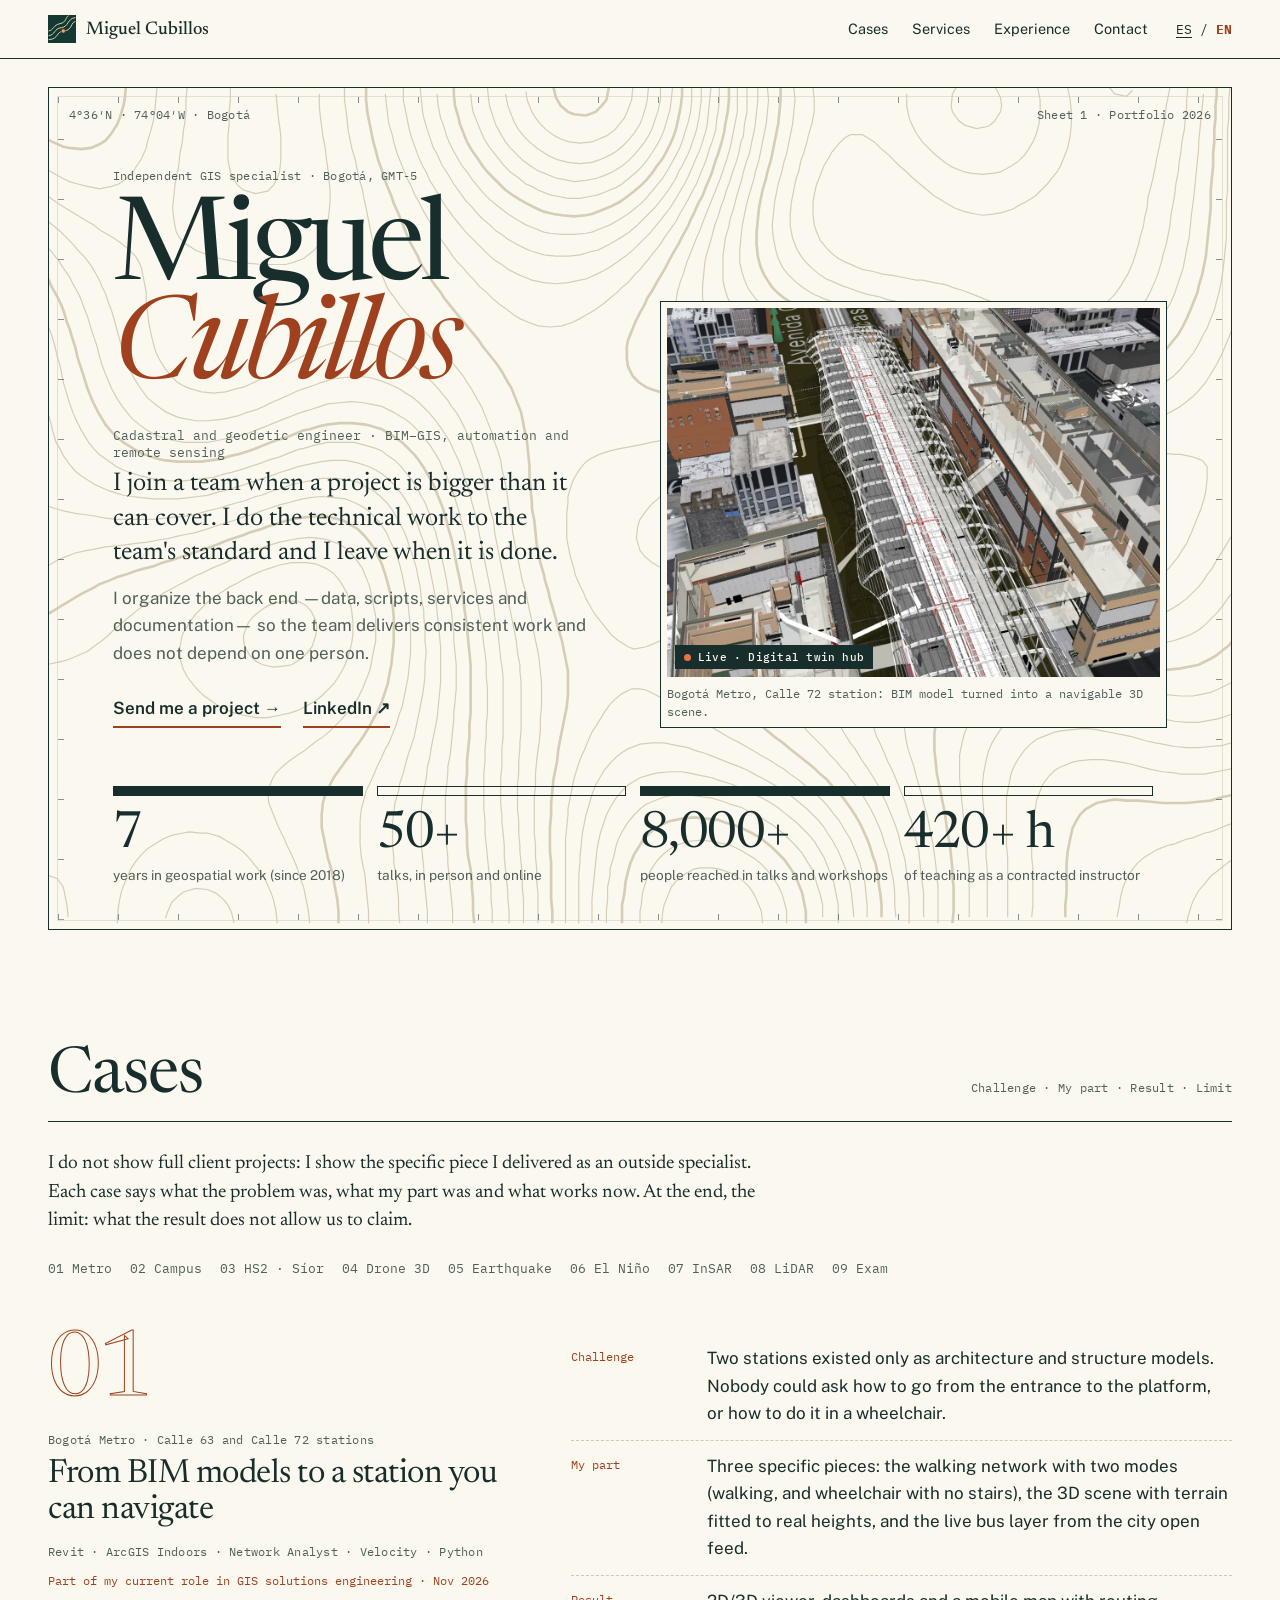
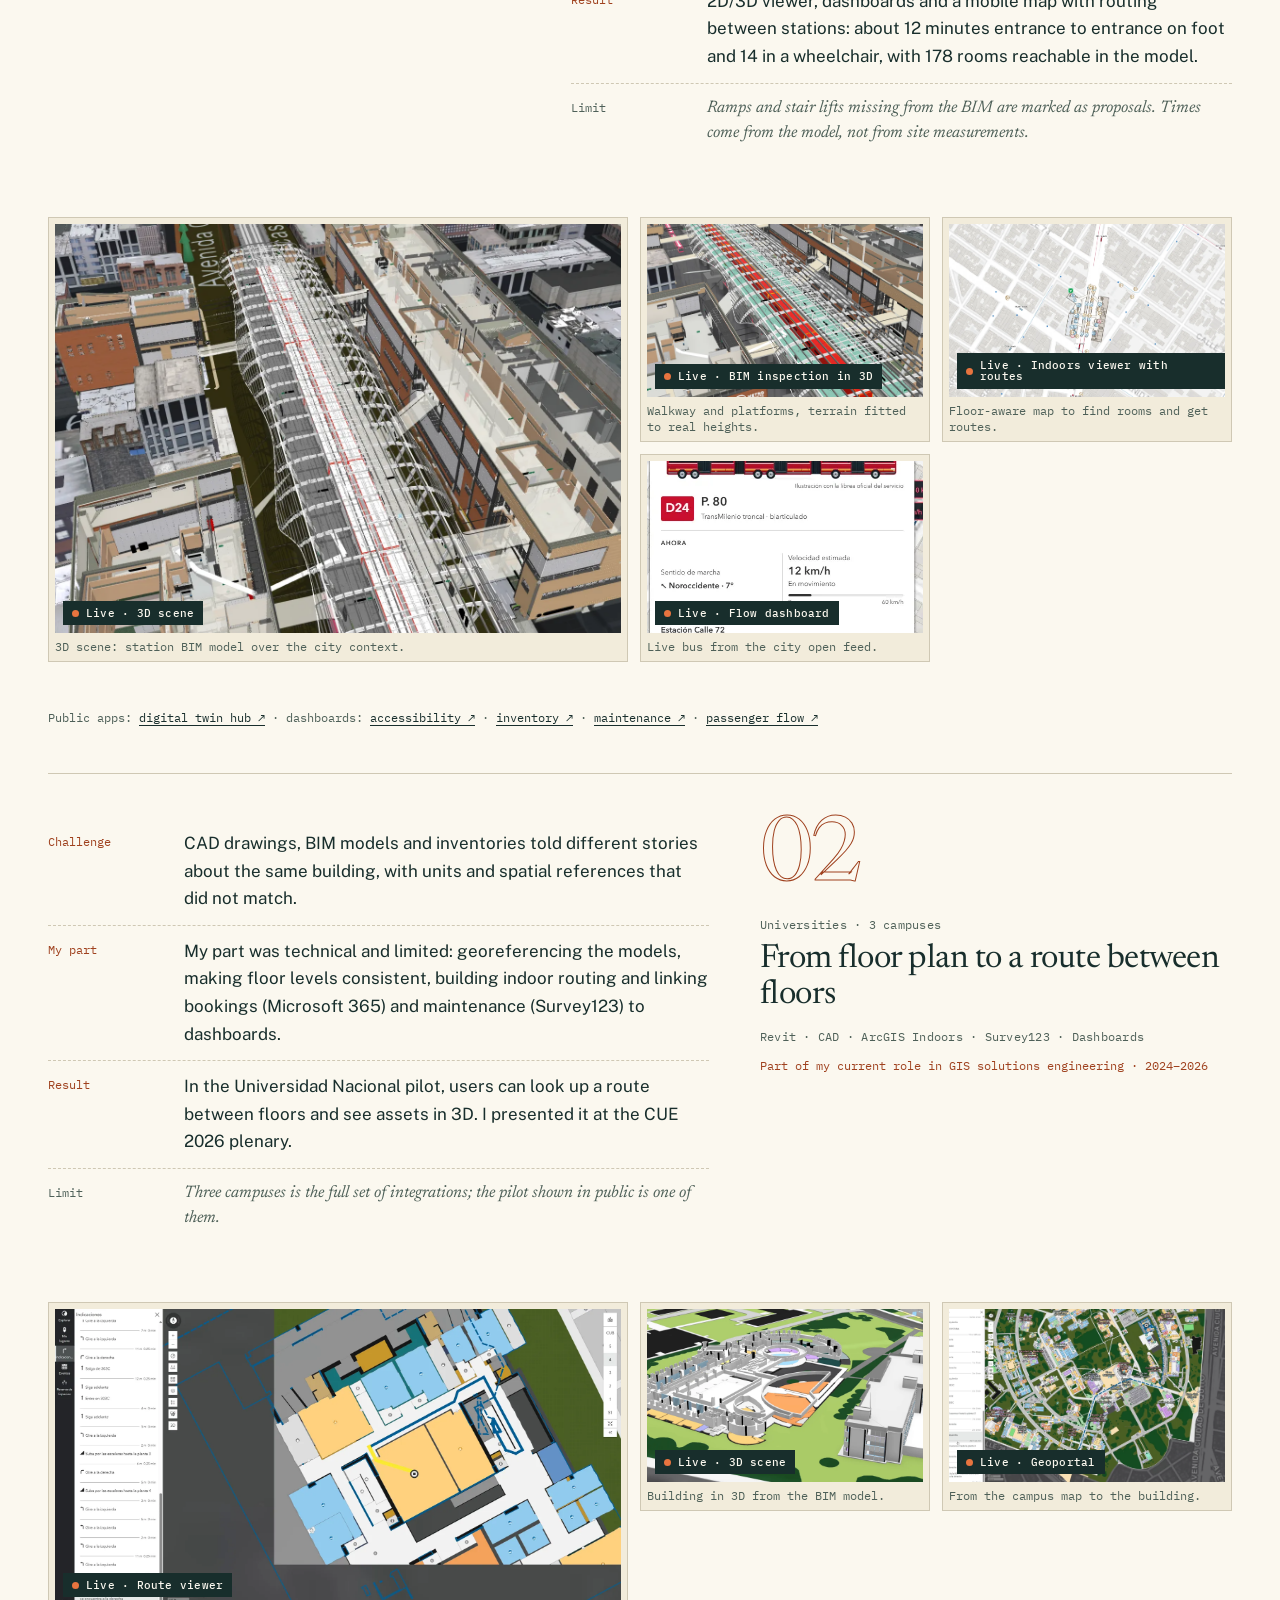
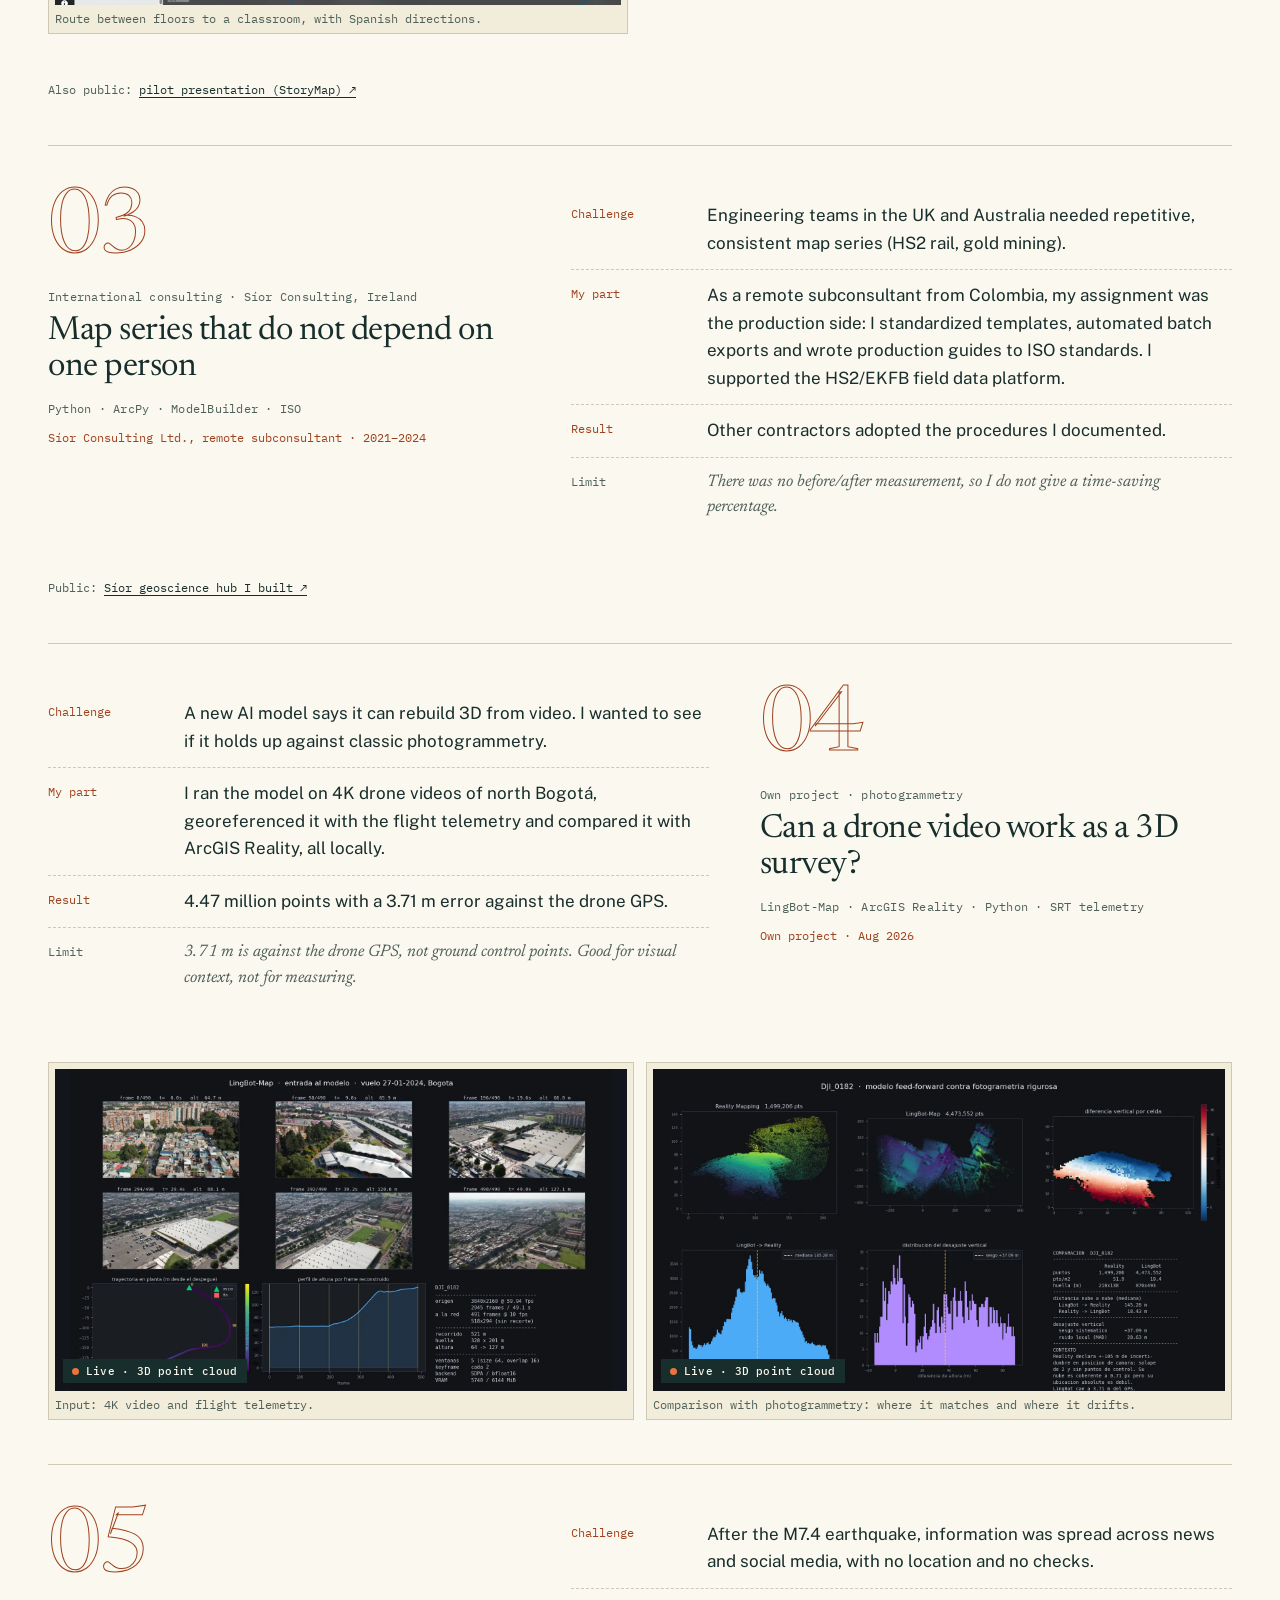
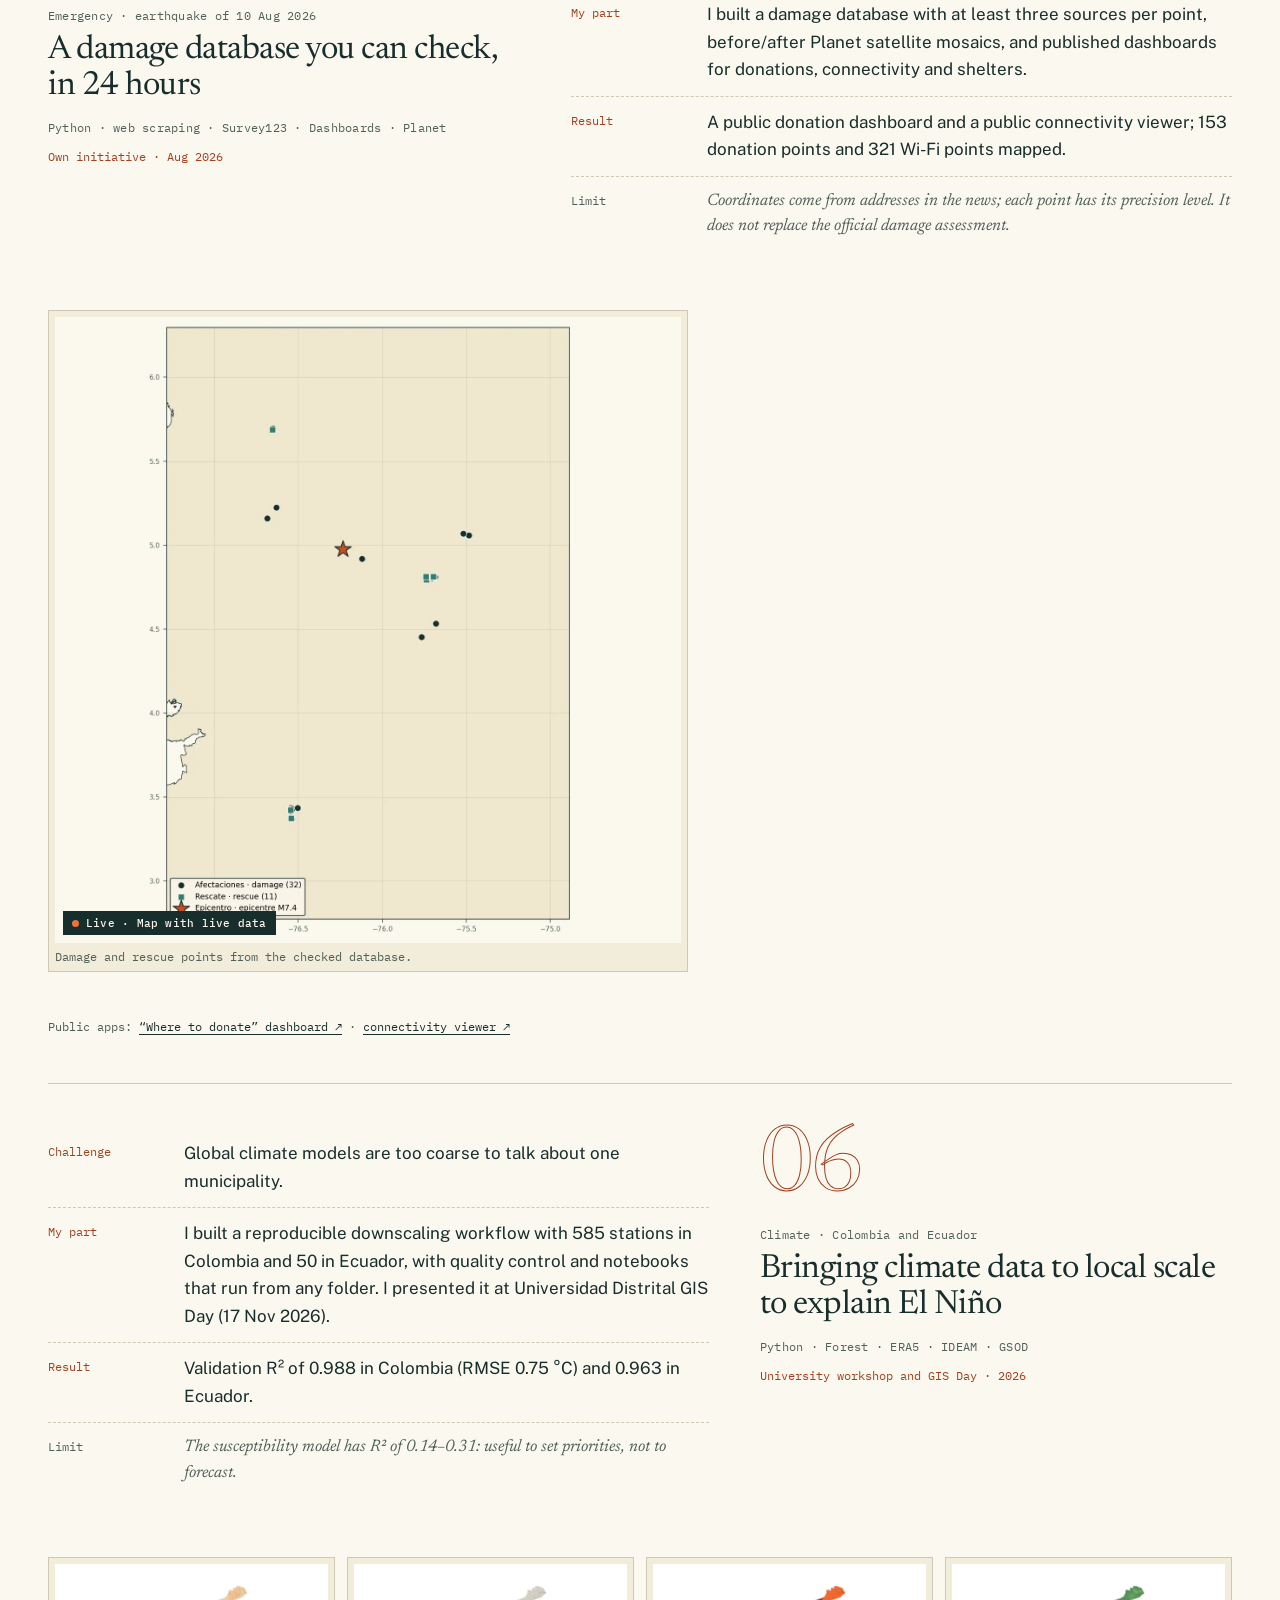
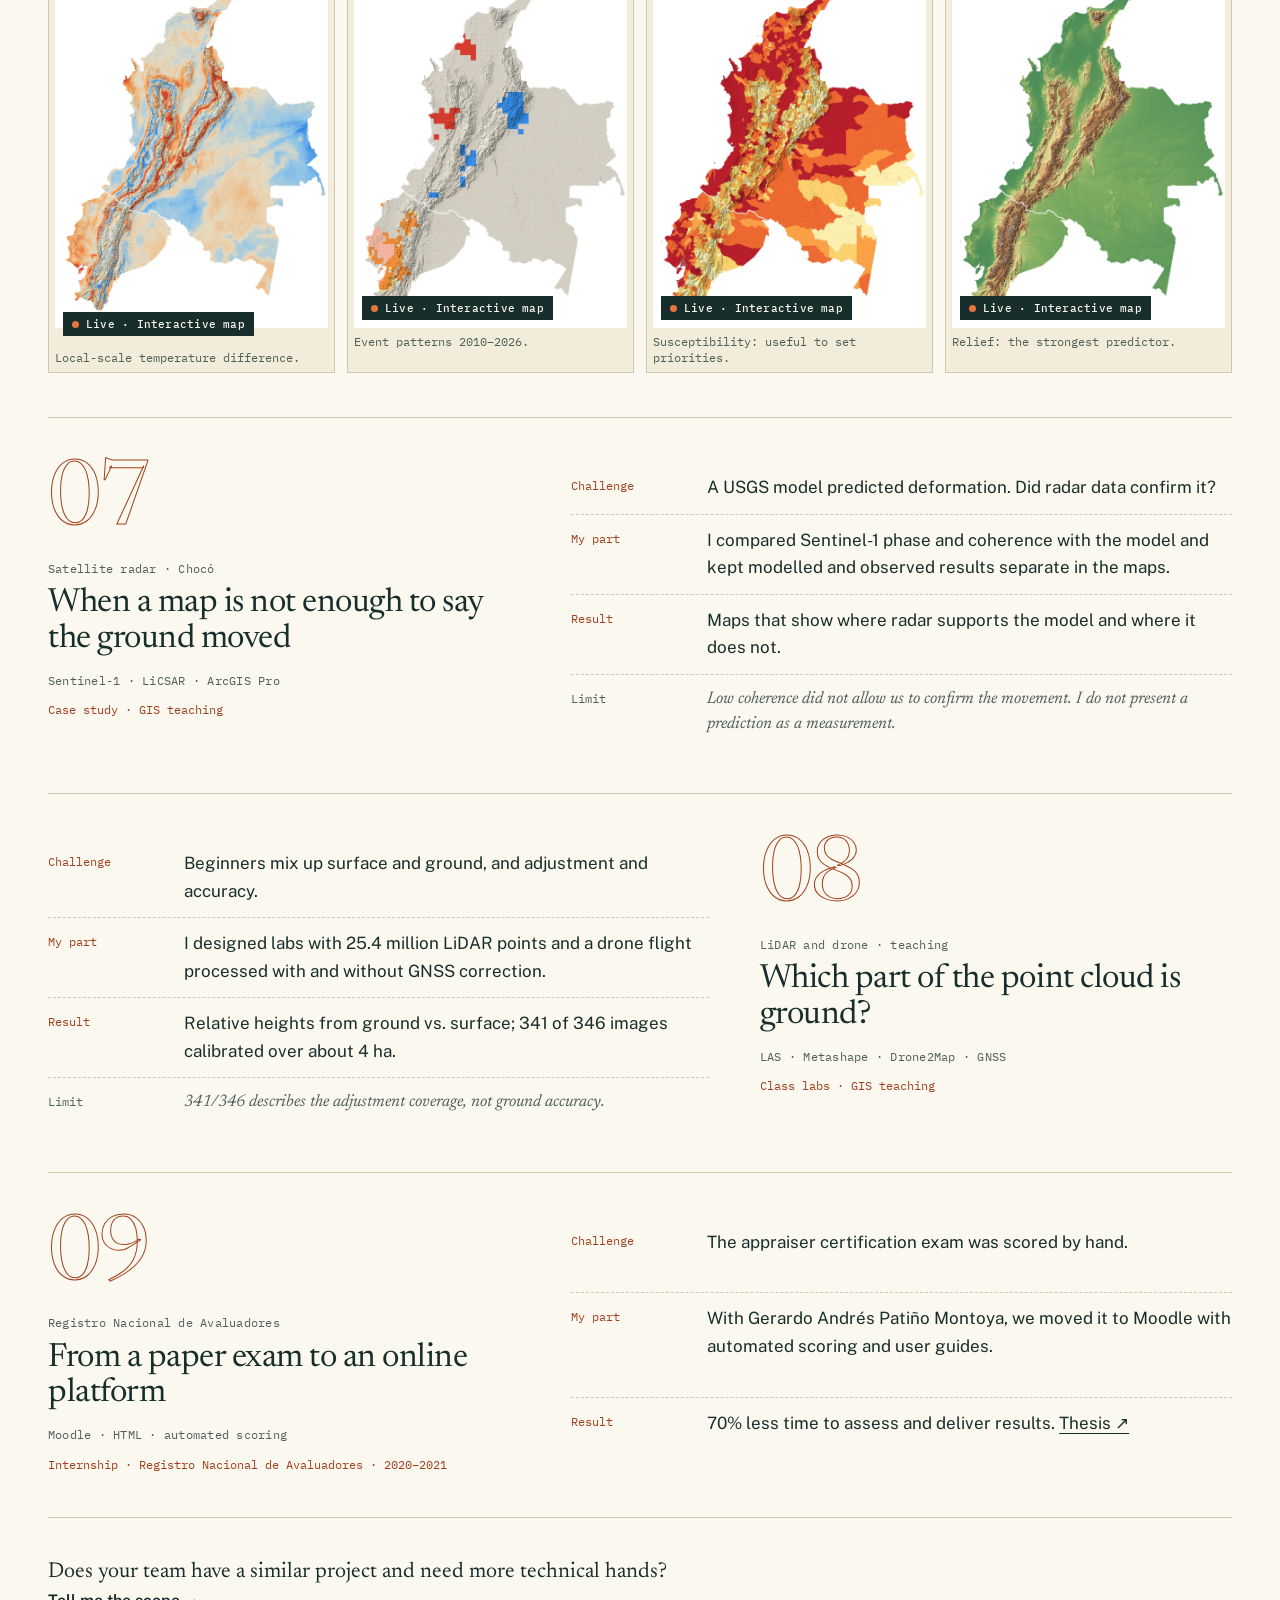
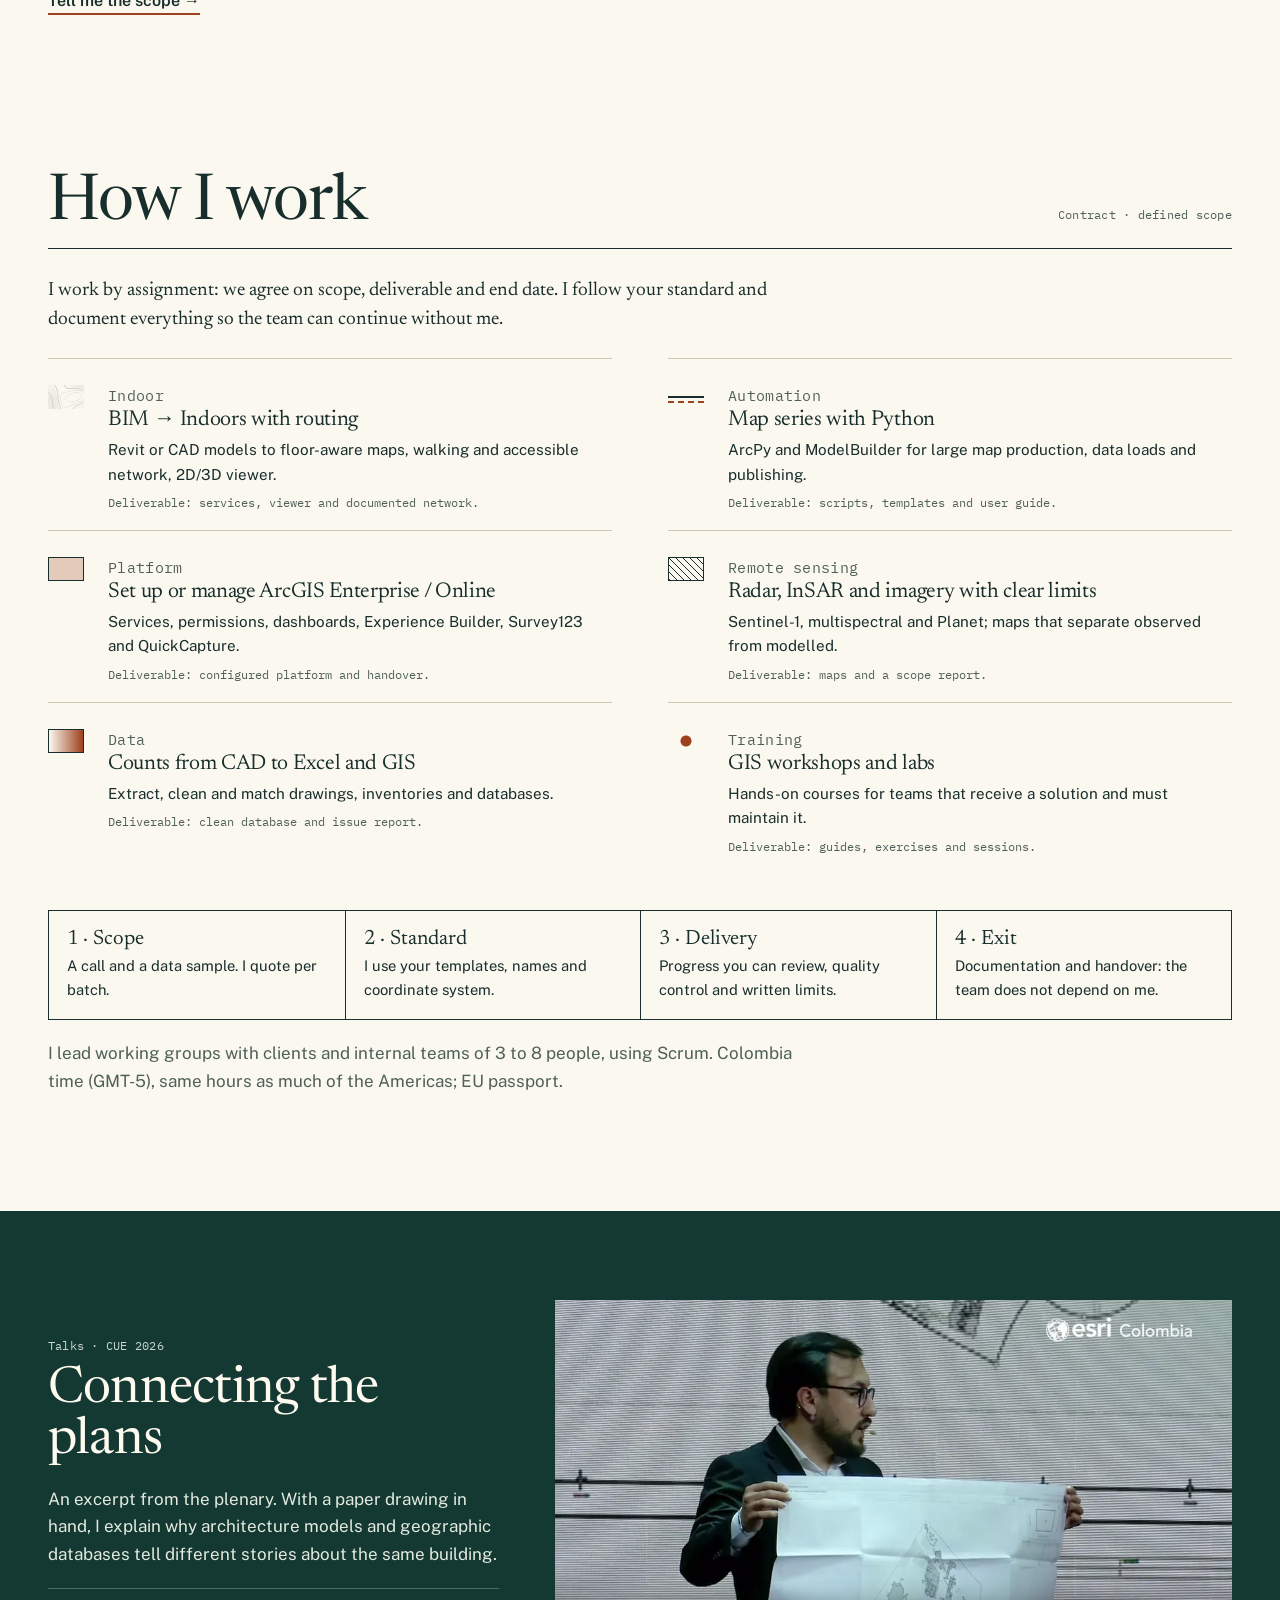
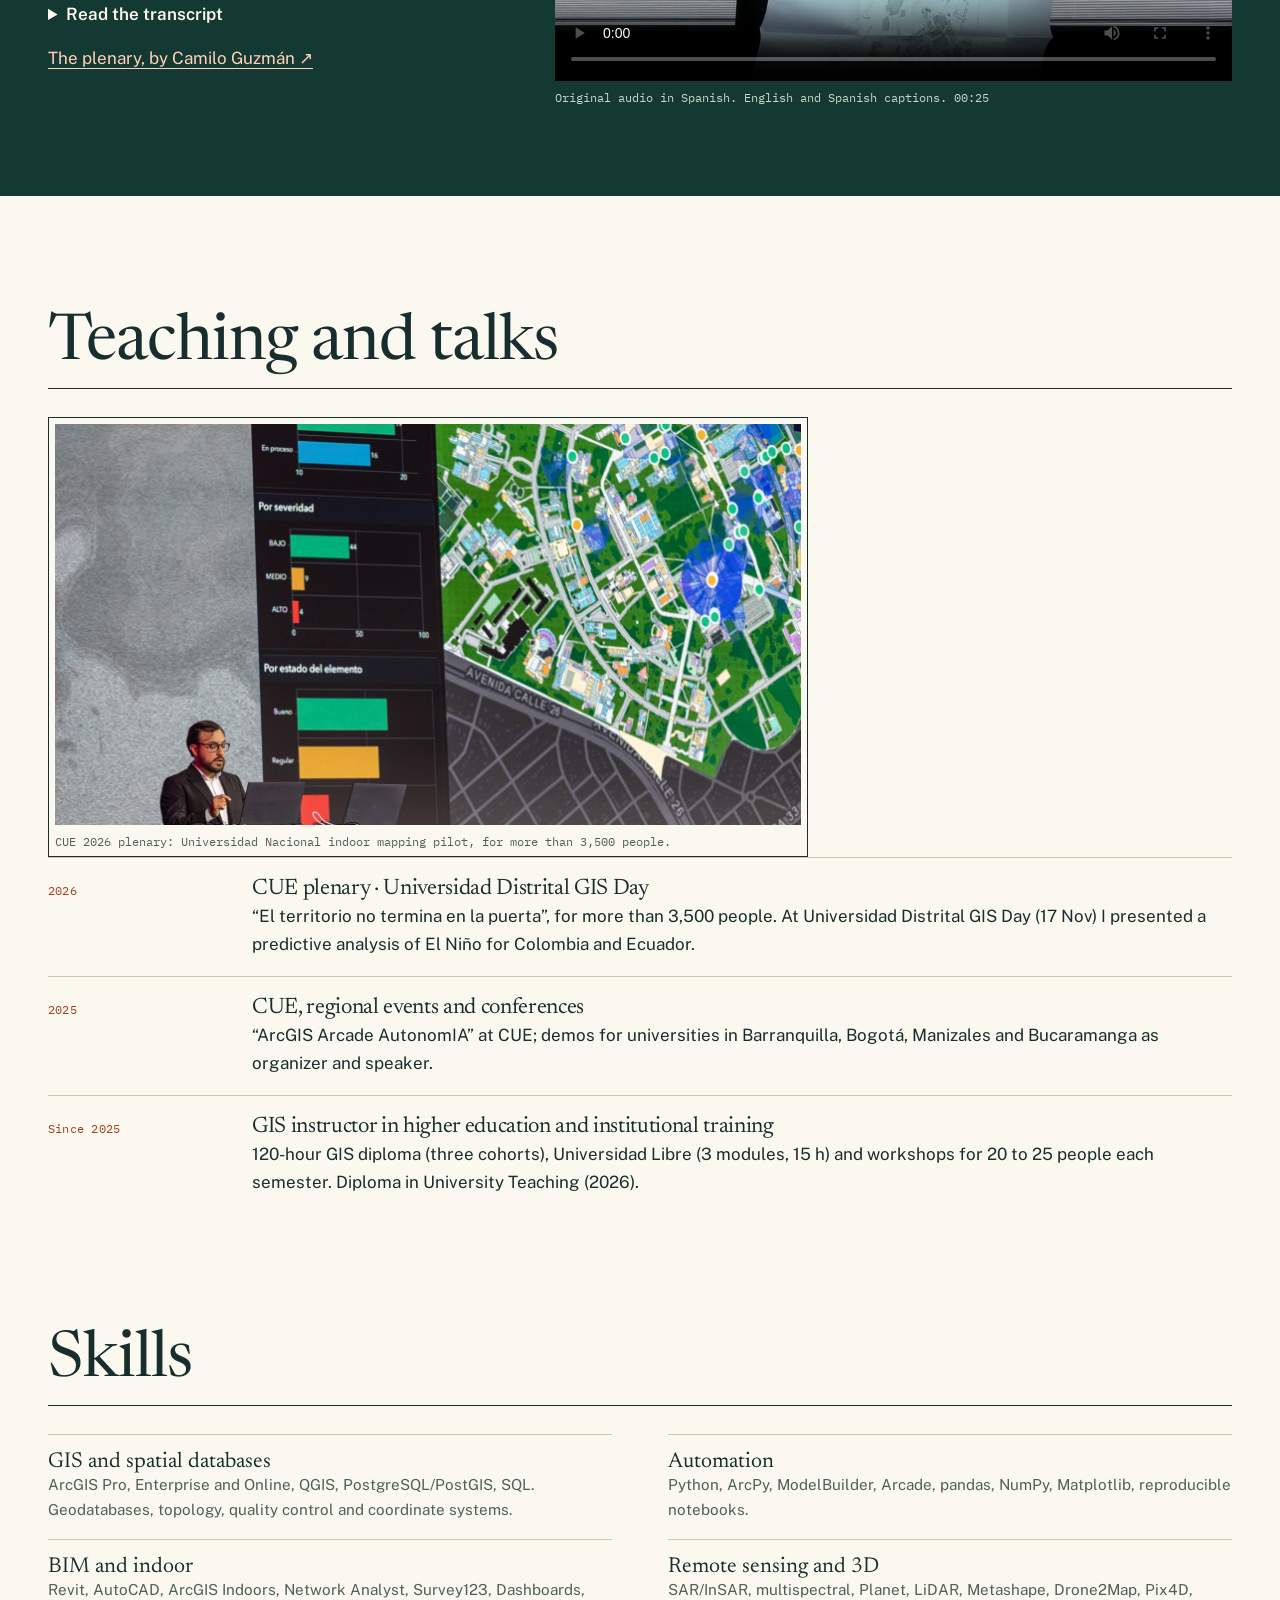
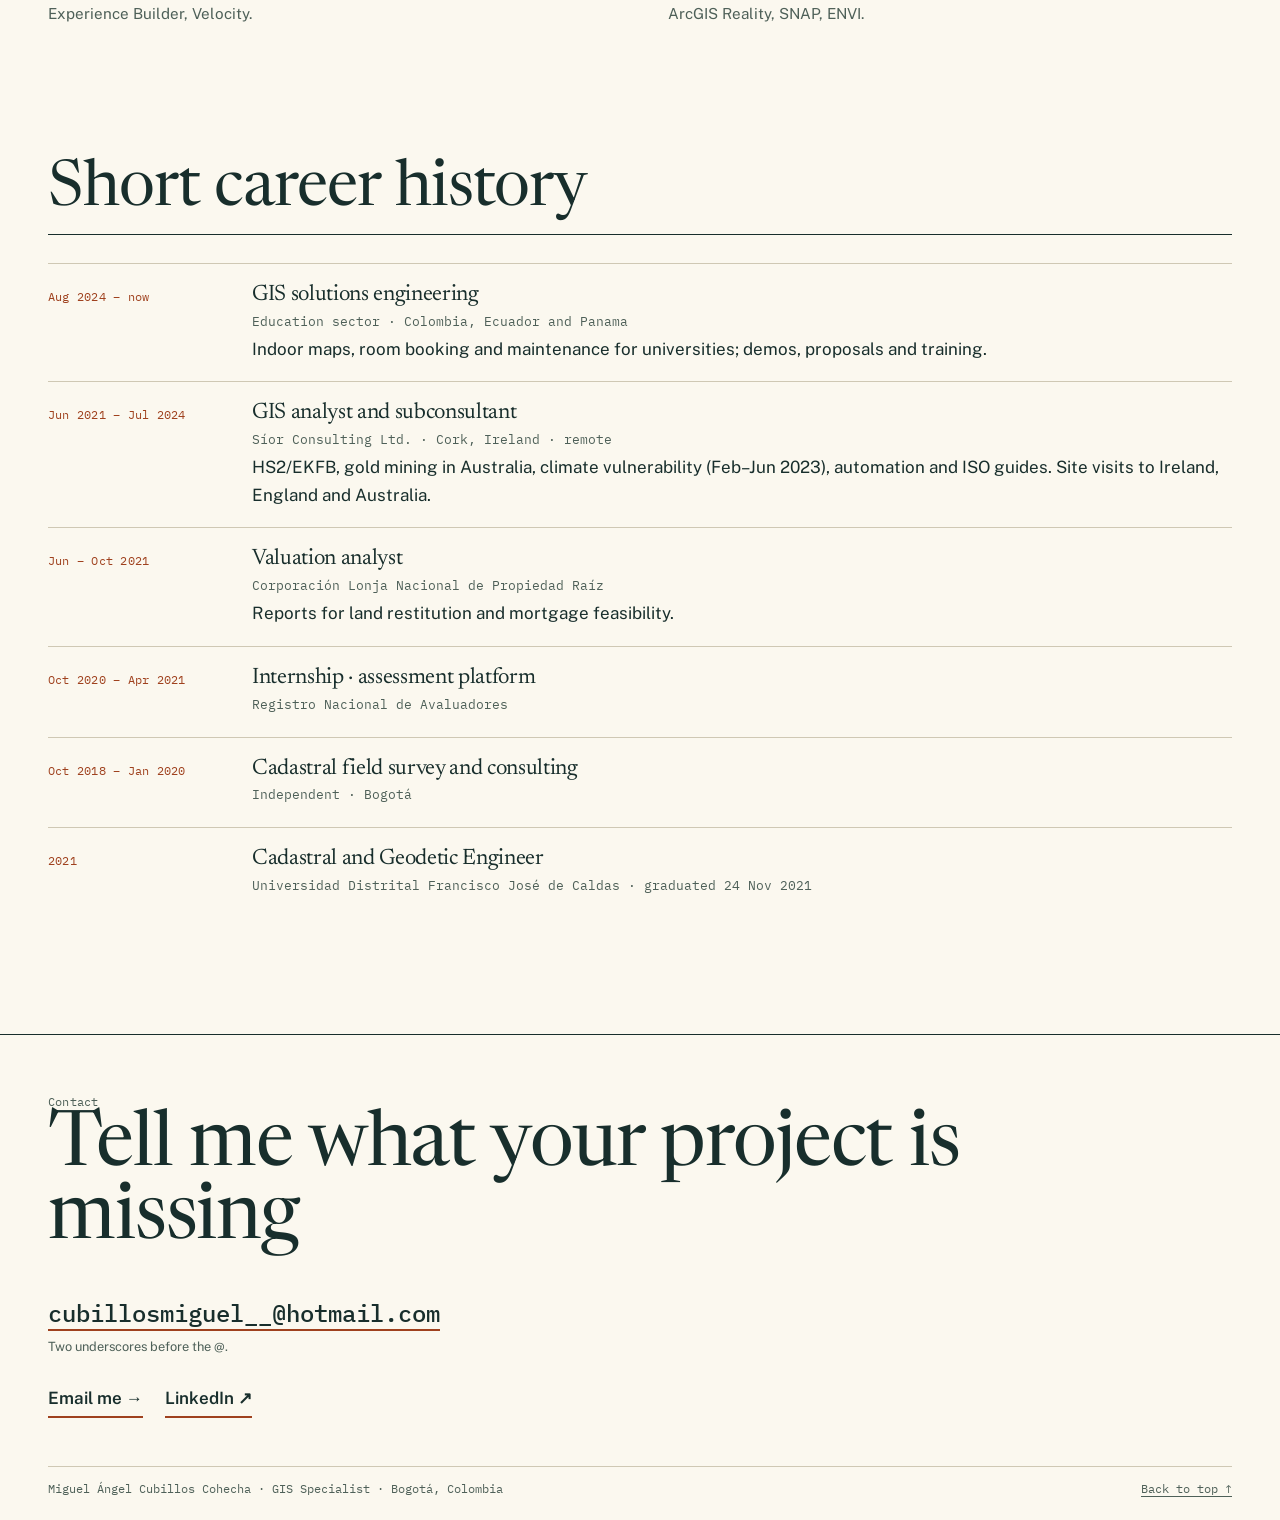
==== commit 8feb47c9: "Apps y modelos en vivo en cada imagen - Cada imagen abre su app publica (Metro, campus) o un visor p" ====
--- a/en.html
+++ b/en.html
@@ -9,7 +9,7 @@
 <link rel="icon" href="assets/favicon.svg" type="image/svg+xml">
 <link rel="preconnect" href="https://fonts.googleapis.com"><link rel="preconnect" href="https://fonts.gstatic.com" crossorigin>
 <link href="https://fonts.googleapis.com/css2?family=Newsreader:opsz,wght@6..72,400;6..72,500&family=Public+Sans:wght@400;600&family=IBM+Plex+Mono:wght@500&display=swap" rel="stylesheet">
-<link rel="stylesheet" href="assets/folio.css?v=4"><link rel="alternate" hreflang="es" href="index.html"><link rel="alternate" hreflang="en" href="en.html"></head>
+<link rel="stylesheet" href="assets/folio.css?v=6"><link rel="alternate" hreflang="es" href="index.html"><link rel="alternate" hreflang="en" href="en.html"></head>
 <body id="top"><a class="skip" href="#main">Skip to content</a>
 <header class="top"><div class="wrap bar"><a href="#top" class="brand"><img class="mark" src="assets/favicon.svg" alt="" width="34" height="34"><span>Miguel Cubillos</span></a>
 <nav aria-label="Main"><a href="#cases">Cases</a><a href="#services">Services</a><a href="#experience">Experience</a><a href="#contact">Contact</a></nav>
@@ -22,7 +22,7 @@
 <p class="value">I join a team when a project is bigger than it can cover. I do the technical work to the team's standard and I leave when it is done.</p>
 <p class="value2">I organize the back end —data, scripts, services and documentation— so the team delivers consistent work and does not depend on one person.</p>
 <div class="ctas"><a class="go" href="mailto:cubillosmiguel__@hotmail.com?subject=GIS%20project">Send me a project</a><a class="go ext" href="https://www.linkedin.com/in/miguel-cubillos/">LinkedIn</a></div>
-</div><figure><img src="assets/img/metro-3d-viaducto.webp" width="1600" height="868" alt="Bogotá Metro Calle 72 station in 3D: the viaduct, the platform and the buildings on Avenida Caracas."><figcaption class="cap">Bogotá Metro, Calle 72 station: BIM model turned into a navigable 3D scene.</figcaption></figure></section>
+</div><figure><a class="live" href="https://arcgis.esri.co/portal/apps/experiencebuilder/experience/?id=066ffff023fb4c8697f0479d14c4a6f0" data-kind="Digital twin hub" data-title="Bogotá Metro · Digital twin hub" target="_blank" rel="noopener"><img src="assets/img/metro-3d-viaducto.webp" width="1600" height="868" alt="Bogotá Metro Calle 72 station in 3D: the viaduct, the platform and the buildings on Avenida Caracas."></a><figcaption class="cap">Bogotá Metro, Calle 72 station: BIM model turned into a navigable 3D scene.</figcaption></figure></section>
 <div class="scale" role="group" aria-label="Key numbers"><div class="m"><b>7</b><span>years in geospatial work (since 2018)</span></div><div class="m"><b>50+</b><span>talks, in person and online</span></div><div class="m"><b>8,000+</b><span>people reached in talks and workshops</span></div><div class="m"><b>420+ h</b><span>of teaching as a contracted instructor</span></div></div>
 </div>
 
@@ -33,37 +33,37 @@
 <dl class="car"><div><dt>Challenge</dt><dd>Two stations existed only as architecture and structure models. Nobody could ask how to go from the entrance to the platform, or how to do it in a wheelchair.</dd></div>
 <div><dt>My part</dt><dd>Three specific pieces: the walking network with two modes (walking, and wheelchair with no stairs), the 3D scene with terrain fitted to real heights, and the live bus layer from the city open feed.</dd></div>
 <div><dt>Result</dt><dd>2D/3D viewer, dashboards and a mobile map with routing between stations: about 12 minutes entrance to entrance on foot and 14 in a wheelchair, with 178 rooms reachable in the model.</dd></div>
-<div class="limit"><dt>Limit</dt><dd>Ramps and stair lifts missing from the BIM are marked as proposals. Times come from the model, not from site measurements.</dd></div></dl><div class="plate n4"><figure><a href="assets/img/metro-3d-viaducto.webp"><img loading="lazy" src="assets/img/metro-3d-viaducto.webp" alt="3D view of the viaduct and Calle 72 station between buildings on Avenida Caracas."></a><figcaption>3D scene: station BIM model over the city context.</figcaption></figure><figure><a href="assets/img/metro-pasarela.webp"><img loading="lazy" src="assets/img/metro-pasarela.webp" alt="Calle 63 station walkway with the train at the platform."></a><figcaption>Walkway and platforms, terrain fitted to real heights.</figcaption></figure><figure><a href="assets/img/metro-2d-piso.webp"><img loading="lazy" src="assets/img/metro-2d-piso.webp" alt="2D map of Calle 72 station with rooms per floor."></a><figcaption>Floor-aware map to find rooms and get routes.</figcaption></figure><figure><a href="assets/img/metro-bus-ficha.webp"><img loading="lazy" src="assets/img/metro-bus-ficha.webp" alt="Live bus card: route D24, 12 km/h, nearest station Calle 72."></a><figcaption>Live bus from the city open feed.</figcaption></figure></div></article>
+<div class="limit"><dt>Limit</dt><dd>Ramps and stair lifts missing from the BIM are marked as proposals. Times come from the model, not from site measurements.</dd></div></dl><div class="plate n4"><figure><a class="live" href="https://arcgis.esri.co/portal/home/webscene/viewer.html?webscene=5833cb71976643619aa24b69fd5c99ba" data-kind="3D scene" target="_blank" rel="noopener"><img loading="lazy" src="assets/img/metro-3d-viaducto.webp" alt="3D view of the viaduct and Calle 72 station between buildings on Avenida Caracas."></a><figcaption>3D scene: station BIM model over the city context.</figcaption></figure><figure><a class="live" href="https://arcgis.esri.co/portal/apps/experiencebuilder/experience/?id=6308e18ea0394bd88a8bdbfa132d2fd4" data-kind="BIM inspection in 3D" target="_blank" rel="noopener"><img loading="lazy" src="assets/img/metro-pasarela.webp" alt="Calle 63 station walkway with the train at the platform."></a><figcaption>Walkway and platforms, terrain fitted to real heights.</figcaption></figure><figure><a class="live" href="https://arcgis.esri.co/portal/apps/indoors/viewer.html?appid=c3ef37e173bf443f9bdd411a5e11e56d" data-kind="Indoors viewer with routes" target="_blank" rel="noopener"><img loading="lazy" src="assets/img/metro-2d-piso.webp" alt="2D map of Calle 72 station with rooms per floor."></a><figcaption>Floor-aware map to find rooms and get routes.</figcaption></figure><figure><a class="live" href="https://arcgis.esri.co/portal/apps/dashboards/cc4dc523d5694a5da0551ad03f68f2a8" data-kind="Flow dashboard" target="_blank" rel="noopener"><img loading="lazy" src="assets/img/metro-bus-ficha.webp" alt="Live bus card: route D24, 12 km/h, nearest station Calle 72."></a><figcaption>Live bus from the city open feed.</figcaption></figure></div><p class="apps">Public apps: <a class="live" href="https://arcgis.esri.co/portal/apps/experiencebuilder/experience/?id=066ffff023fb4c8697f0479d14c4a6f0" data-kind="Experience Builder" data-title="Bogotá Metro · Digital twin hub" target="_blank" rel="noopener">digital twin hub ↗</a> · dashboards: <a class="live" href="https://arcgis.esri.co/portal/apps/dashboards/d46ee1c5f84949e3a51f1b20599c05bc" data-kind="Dashboard" data-title="Stations and accessibility" target="_blank" rel="noopener">accessibility ↗</a> · <a class="live" href="https://arcgis.esri.co/portal/apps/dashboards/adf967743a5b477699e712b05ffcdc18" data-kind="Dashboard" data-title="Furniture inventory" target="_blank" rel="noopener">inventory ↗</a> · <a class="live" href="https://arcgis.esri.co/portal/apps/dashboards/44e45d7ebf8643d3b5079c922e20d0cc" data-kind="Dashboard" data-title="Inspection and maintenance" target="_blank" rel="noopener">maintenance ↗</a> · <a class="live" href="https://arcgis.esri.co/portal/apps/dashboards/cc4dc523d5694a5da0551ad03f68f2a8" data-kind="Dashboard" data-title="Passenger flow" target="_blank" rel="noopener">passenger flow ↗</a></p></article>
 
 <article class="case" id="campus"><header><span class="serial">02</span><p class="kicker">Universities · 3 campuses</p><h3>From floor plan to a route between floors</h3><p class="tools">Revit · CAD · ArcGIS Indoors · Survey123 · Dashboards</p><span class="ctx">Part of my current role in GIS solutions engineering · 2024–2026</span></header>
 <dl class="car"><div><dt>Challenge</dt><dd>CAD drawings, BIM models and inventories told different stories about the same building, with units and spatial references that did not match.</dd></div>
 <div><dt>My part</dt><dd>My part was technical and limited: georeferencing the models, making floor levels consistent, building indoor routing and linking bookings (Microsoft 365) and maintenance (Survey123) to dashboards.</dd></div>
 <div><dt>Result</dt><dd>In the Universidad Nacional pilot, users can look up a route between floors and see assets in 3D. I presented it at the CUE 2026 plenary.</dd></div>
-<div class="limit"><dt>Limit</dt><dd>Three campuses is the full set of integrations; the pilot shown in public is one of them.</dd></div></dl><div class="plate n3"><figure><a href="assets/img/campus-ruta.webp"><img loading="lazy" src="assets/img/campus-ruta.webp" alt="Step-by-step route inside a building, with stairs up to floor 4."></a><figcaption>Route between floors to a classroom, with Spanish directions.</figcaption></figure><figure><a href="assets/img/campus-3d.webp"><img loading="lazy" src="assets/img/campus-3d.webp" alt="3D view of a campus building with its floors and surroundings."></a><figcaption>Building in 3D from the BIM model.</figcaption></figure><figure><a href="assets/img/campus-mapa.webp"><img loading="lazy" src="assets/img/campus-mapa.webp" alt="Campus map with a walking route to a building."></a><figcaption>From the campus map to the building.</figcaption></figure></div></article>
+<div class="limit"><dt>Limit</dt><dd>Three campuses is the full set of integrations; the pilot shown in public is one of them.</dd></div></dl><div class="plate n3"><figure><a class="live" href="https://arcgis.esri.co/portal/apps/indoors/viewer.html?appid=0b482262c24a4cc09d6ebb08d6aa7f3f" data-kind="Route viewer" target="_blank" rel="noopener"><img loading="lazy" src="assets/img/campus-ruta.webp" alt="Step-by-step route inside a building, with stairs up to floor 4."></a><figcaption>Route between floors to a classroom, with Spanish directions.</figcaption></figure><figure><a class="live" href="https://arcgis.esri.co/portal/home/webscene/viewer.html?webscene=9383fe62777546549fc92d5d27e3b975" data-kind="3D scene" target="_blank" rel="noopener"><img loading="lazy" src="assets/img/campus-3d.webp" alt="3D view of a campus building with its floors and surroundings."></a><figcaption>Building in 3D from the BIM model.</figcaption></figure><figure><a class="live" href="https://arcgis.esri.co/portal/apps/experiencebuilder/experience/?id=6bba19cee7a64a53bc4512a9f955d4d5" data-kind="Geoportal" target="_blank" rel="noopener"><img loading="lazy" src="assets/img/campus-mapa.webp" alt="Campus map with a walking route to a building."></a><figcaption>From the campus map to the building.</figcaption></figure></div><p class="apps">Also public: <a class="live" href="https://arcgis.esri.co/portal/apps/storymaps/stories/3a2eeac958ed4caa914fe02cd84fc34c" data-kind="StoryMap" data-title="Pilot presentation" target="_blank" rel="noopener">pilot presentation (StoryMap) ↗</a></p></article>
 
 <article class="case" id="hs2"><header><span class="serial">03</span><p class="kicker">International consulting · Síor Consulting, Ireland</p><h3>Map series that do not depend on one person</h3><p class="tools">Python · ArcPy · ModelBuilder · ISO</p><span class="ctx">Síor Consulting Ltd., remote subconsultant · 2021–2024</span></header>
 <dl class="car"><div><dt>Challenge</dt><dd>Engineering teams in the UK and Australia needed repetitive, consistent map series (HS2 rail, gold mining).</dd></div>
 <div><dt>My part</dt><dd>As a remote subconsultant from Colombia, my assignment was the production side: I standardized templates, automated batch exports and wrote production guides to ISO standards. I supported the HS2/EKFB field data platform.</dd></div>
 <div><dt>Result</dt><dd>Other contractors adopted the procedures I documented.</dd></div>
-<div class="limit"><dt>Limit</dt><dd>There was no before/after measurement, so I do not give a time-saving percentage.</dd></div></dl></article>
+<div class="limit"><dt>Limit</dt><dd>There was no before/after measurement, so I do not give a time-saving percentage.</dd></div></dl><p class="apps">Public: <a class="live" href="https://sior-consulting-geoscience-hub-1-siorgroup.hub.arcgis.com/" data-kind="ArcGIS Hub" data-title="Síor Consulting Geoscience Hub" target="_blank" rel="noopener">Síor geoscience hub I built ↗</a></p></article>
 
 <article class="case" id="lingbot"><header><span class="serial">04</span><p class="kicker">Own project · photogrammetry</p><h3>Can a drone video work as a 3D survey?</h3><p class="tools">LingBot-Map · ArcGIS Reality · Python · SRT telemetry</p><span class="ctx">Own project · Aug 2026</span></header>
 <dl class="car"><div><dt>Challenge</dt><dd>A new AI model says it can rebuild 3D from video. I wanted to see if it holds up against classic photogrammetry.</dd></div>
 <div><dt>My part</dt><dd>I ran the model on 4K drone videos of north Bogotá, georeferenced it with the flight telemetry and compared it with ArcGIS Reality, all locally.</dd></div>
 <div><dt>Result</dt><dd>4.47 million points with a 3.71 m error against the drone GPS.</dd></div>
-<div class="limit"><dt>Limit</dt><dd>3.71 m is against the drone GPS, not ground control points. Good for visual context, not for measuring.</dd></div></dl><div class="plate n2"><figure><a href="assets/img/lingbot-entrada.webp"><img loading="lazy" src="assets/img/lingbot-entrada.webp" alt="Six frames from the drone video over north Bogotá, with flight path and height profile."></a><figcaption>Input: 4K video and flight telemetry.</figcaption></figure><figure><a href="assets/img/lingbot-comparacion.webp"><img loading="lazy" src="assets/img/lingbot-comparacion.webp" alt="Point cloud comparison between Reality Mapping and LingBot-Map, with difference map and histograms."></a><figcaption>Comparison with photogrammetry: where it matches and where it drifts.</figcaption></figure></div></article>
+<div class="limit"><dt>Limit</dt><dd>3.71 m is against the drone GPS, not ground control points. Good for visual context, not for measuring.</dd></div></dl><div class="plate n2"><figure><a class="live" href="vivo/lingbot.html?lang=en" data-kind="3D point cloud" target="_blank" rel="noopener"><img loading="lazy" src="assets/img/lingbot-entrada.webp" alt="Six frames from the drone video over north Bogotá, with flight path and height profile."></a><figcaption>Input: 4K video and flight telemetry.</figcaption></figure><figure><a class="live" href="vivo/lingbot.html?lang=en" data-kind="3D point cloud" target="_blank" rel="noopener"><img loading="lazy" src="assets/img/lingbot-comparacion.webp" alt="Point cloud comparison between Reality Mapping and LingBot-Map, with difference map and histograms."></a><figcaption>Comparison with photogrammetry: where it matches and where it drifts.</figcaption></figure></div></article>
 
 <article class="case" id="quake"><header><span class="serial">05</span><p class="kicker">Emergency · earthquake of 10 Aug 2026</p><h3>A damage database you can check, in 24 hours</h3><p class="tools">Python · web scraping · Survey123 · Dashboards · Planet</p><span class="ctx">Own initiative · Aug 2026</span></header>
 <dl class="car"><div><dt>Challenge</dt><dd>After the M7.4 earthquake, information was spread across news and social media, with no location and no checks.</dd></div>
 <div><dt>My part</dt><dd>I built a damage database with at least three sources per point, before/after Planet satellite mosaics, and published dashboards for donations, connectivity and shelters.</dd></div>
-<div><dt>Result</dt><dd>Three public dashboards in production; 153 donation points and 321 Wi-Fi points mapped.</dd></div>
-<div class="limit"><dt>Limit</dt><dd>Coordinates come from addresses in the news; each point has its precision level. It does not replace the official damage assessment.</dd></div></dl><div class="plate n1"><figure><a href="assets/img/sismo-mapa.webp"><img loading="lazy" src="assets/img/sismo-mapa.webp" alt="Map with 32 damage points, 11 rescue actions and the M7.4 epicentre."></a><figcaption>Damage and rescue points from the checked database.</figcaption></figure></div></article>
+<div><dt>Result</dt><dd>A public donation dashboard and a public connectivity viewer; 153 donation points and 321 Wi-Fi points mapped.</dd></div>
+<div class="limit"><dt>Limit</dt><dd>Coordinates come from addresses in the news; each point has its precision level. It does not replace the official damage assessment.</dd></div></dl><div class="plate n1"><figure><a class="live" href="vivo/sismo.html?lang=en" data-kind="Map with live data" target="_blank" rel="noopener"><img loading="lazy" src="assets/img/sismo-mapa.webp" alt="Map with 32 damage points, 11 rescue actions and the M7.4 epicentre."></a><figcaption>Damage and rescue points from the checked database.</figcaption></figure></div><p class="apps">Public apps: <a class="live" href="https://www.arcgis.com/apps/dashboards/812f54f09f904e7cbc4ff6dc10834805" data-kind="Dashboard" data-title="Where to donate" target="_blank" rel="noopener">“Where to donate” dashboard ↗</a> · <a class="live" href="https://experience.arcgis.com/experience/bb6d2620a9004a3ca3aa9ae4a8ee151b" data-kind="Experience Builder" data-title="Mobile coverage and connectivity" target="_blank" rel="noopener">connectivity viewer ↗</a></p></article>
 
 <article class="case" id="nino"><header><span class="serial">06</span><p class="kicker">Climate · Colombia and Ecuador</p><h3>Bringing climate data to local scale to explain El Niño</h3><p class="tools">Python · Forest · ERA5 · IDEAM · GSOD</p><span class="ctx">University workshop and GIS Day · 2026</span></header>
 <dl class="car"><div><dt>Challenge</dt><dd>Global climate models are too coarse to talk about one municipality.</dd></div>
 <div><dt>My part</dt><dd>I built a reproducible downscaling workflow with 585 stations in Colombia and 50 in Ecuador, with quality control and notebooks that run from any folder. I presented it at Universidad Distrital GIS Day (17 Nov 2026).</dd></div>
 <div><dt>Result</dt><dd>Validation R² of 0.988 in Colombia (RMSE 0.75 °C) and 0.963 in Ecuador.</dd></div>
-<div class="limit"><dt>Limit</dt><dd>The susceptibility model has R² of 0.14–0.31: useful to set priorities, not to forecast.</dd></div></dl><div class="plate n4"><figure><a href="assets/img/nino-temperatura.webp"><img loading="lazy" src="assets/img/nino-temperatura.webp" alt="Map of Colombia and Ecuador with the downscaled temperature difference in blues and reds."></a><figcaption>Local-scale temperature difference.</figcaption></figure><figure><a href="assets/img/nino-patrones.webp"><img loading="lazy" src="assets/img/nino-patrones.webp" alt="Map of space-time event patterns with hot and cold spots."></a><figcaption>Event patterns 2010–2026.</figcaption></figure><figure><a href="assets/img/nino-modelo.webp"><img loading="lazy" src="assets/img/nino-modelo.webp" alt="Susceptibility map by municipality, from yellow to dark red."></a><figcaption>Susceptibility: useful to set priorities.</figcaption></figure><figure><a href="assets/img/nino-relieve.webp"><img loading="lazy" src="assets/img/nino-relieve.webp" alt="Relief map of Colombia and Ecuador."></a><figcaption>Relief: the strongest predictor.</figcaption></figure></div></article>
+<div class="limit"><dt>Limit</dt><dd>The susceptibility model has R² of 0.14–0.31: useful to set priorities, not to forecast.</dd></div></dl><div class="plate n4"><figure><a class="live" href="vivo/nino.html?lang=en#temperatura" data-kind="Interactive map" target="_blank" rel="noopener"><img loading="lazy" src="assets/img/nino-temperatura.webp" alt="Map of Colombia and Ecuador with the downscaled temperature difference in blues and reds."></a><figcaption>Local-scale temperature difference.</figcaption></figure><figure><a class="live" href="vivo/nino.html?lang=en#patrones" data-kind="Interactive map" target="_blank" rel="noopener"><img loading="lazy" src="assets/img/nino-patrones.webp" alt="Map of space-time event patterns with hot and cold spots."></a><figcaption>Event patterns 2010–2026.</figcaption></figure><figure><a class="live" href="vivo/nino.html?lang=en#modelo" data-kind="Interactive map" target="_blank" rel="noopener"><img loading="lazy" src="assets/img/nino-modelo.webp" alt="Susceptibility map by municipality, from yellow to dark red."></a><figcaption>Susceptibility: useful to set priorities.</figcaption></figure><figure><a class="live" href="vivo/nino.html?lang=en#relieve" data-kind="Interactive map" target="_blank" rel="noopener"><img loading="lazy" src="assets/img/nino-relieve.webp" alt="Relief map of Colombia and Ecuador."></a><figcaption>Relief: the strongest predictor.</figcaption></figure></div></article>
 
 <article class="case" id="radar"><header><span class="serial">07</span><p class="kicker">Satellite radar · Chocó</p><h3>When a map is not enough to say the ground moved</h3><p class="tools">Sentinel-1 · LiCSAR · ArcGIS Pro</p><span class="ctx">Case study · GIS teaching</span></header>
 <dl class="car"><div><dt>Challenge</dt><dd>A USGS model predicted deformation. Did radar data confirm it?</dd></div>
@@ -129,4 +129,5 @@
 <p style="margin:1rem 0"><a class="mail" href="mailto:cubillosmiguel__@hotmail.com">cubillosmiguel__@hotmail.com</a><small class="hint">Two underscores before the @.</small></p>
 <div class="ctas"><a class="go" href="mailto:cubillosmiguel__@hotmail.com?subject=GIS%20project">Email me</a><a class="go ext" href="https://www.linkedin.com/in/miguel-cubillos/">LinkedIn</a></div>
 <div class="foot"><span>Miguel Ángel Cubillos Cohecha · GIS Specialist · Bogotá, Colombia</span><a href="#top">Back to top ↑</a></div></div></footer>
-<script type="application/json" id="captions">{"es": "WEBVTT\n\n00:00:00.280 --> 00:00:03.120\nTenemos esta información, nuestros planos CAD.\n\n00:00:03.840 --> 00:00:11.060\nTambién tenemos planos arquitectónicos, modelos BIM, bases de datos geográficas, inclusive sistemas de inventario.\n\n00:00:11.780 --> 00:00:14.760\nPero cada uno de ellos cuenta una historia totalmente diferente.\n\n00:00:15.380 --> 00:00:17.240\nMi reto el día de hoy es conectarlas.\n\n00:00:17.240 --> 00:00:23.460\nY gracias a ArcGIS Indoors, podemos crear ese modelo o ese gemelo digital combinando BIM más SIG.\n\n00:00:23.740 --> 00:00:24.540\nLes voy a mostrar.\n", "en": "WEBVTT\n\n00:00:00.280 --> 00:00:03.120\nWe have this information: our CAD plans.\n\n00:00:03.840 --> 00:00:11.060\nWe also have architectural plans, BIM models, geographic databases and even inventory systems.\n\n00:00:11.780 --> 00:00:14.760\nBut each one tells a completely different story.\n\n00:00:15.380 --> 00:00:17.240\nMy challenge today is to connect them.\n\n00:00:17.240 --> 00:00:23.460\nWith ArcGIS Indoors, we can create this model, or digital twin, by combining BIM and GIS.\n\n00:00:23.740 --> 00:00:24.540\nLet me show you.\n"}</script><script src="assets/local-captions.js"></script></body></html>
+<script type="application/json" id="captions">{"es": "WEBVTT\n\n00:00:00.280 --> 00:00:03.120\nTenemos esta información, nuestros planos CAD.\n\n00:00:03.840 --> 00:00:11.060\nTambién tenemos planos arquitectónicos, modelos BIM, bases de datos geográficas, inclusive sistemas de inventario.\n\n00:00:11.780 --> 00:00:14.760\nPero cada uno de ellos cuenta una historia totalmente diferente.\n\n00:00:15.380 --> 00:00:17.240\nMi reto el día de hoy es conectarlas.\n\n00:00:17.240 --> 00:00:23.460\nY gracias a ArcGIS Indoors, podemos crear ese modelo o ese gemelo digital combinando BIM más SIG.\n\n00:00:23.740 --> 00:00:24.540\nLes voy a mostrar.\n", "en": "WEBVTT\n\n00:00:00.280 --> 00:00:03.120\nWe have this information: our CAD plans.\n\n00:00:03.840 --> 00:00:11.060\nWe also have architectural plans, BIM models, geographic databases and even inventory systems.\n\n00:00:11.780 --> 00:00:14.760\nBut each one tells a completely different story.\n\n00:00:15.380 --> 00:00:17.240\nMy challenge today is to connect them.\n\n00:00:17.240 --> 00:00:23.460\nWith ArcGIS Indoors, we can create this model, or digital twin, by combining BIM and GIS.\n\n00:00:23.740 --> 00:00:24.540\nLet me show you.\n"}</script><script src="assets/vivo.js?v=1" defer></script>
+<script src="assets/local-captions.js"></script></body></html>
--- a/assets/folio.css
+++ b/assets/folio.css
@@ -113,6 +113,30 @@
 @media(max-width:900px){.plate,#nino .plate{grid-template-columns:1fr 1fr}.plate figure:first-child{grid-row:auto;grid-column:1/-1}.plate figure:first-child img{height:auto;aspect-ratio:16/10}#nino .plate figure:first-child{grid-column:auto}.plate.n1{grid-template-columns:1fr}}
 @media(prefers-reduced-motion:reduce){.plate img{transition:none}}
 .plate figure:first-child{display:flex;flex-direction:column}.plate figure:first-child a{flex:1;min-height:0}.plate figure:first-child img{height:100%;aspect-ratio:auto}
-.hero{grid-template-columns:1fr 1.05fr}.hero figure img{aspect-ratio:4/3;object-position:center}
+@media(min-width:901px){.hero{grid-template-columns:1fr 1.05fr}}.hero figure img{aspect-ratio:4/3;object-position:center}
 @media(max-width:900px){.plate figure:first-child img{height:auto;aspect-ratio:16/10}}
 .plate{order:3}
+/* apps y modelos en vivo */
+.plate a,.hero figure a.live{position:relative;display:block}
+.chip{position:absolute;left:8px;bottom:8px;display:flex;align-items:center;gap:7px;font:500 .7rem/1 var(--mono);letter-spacing:.02em;background:var(--ink);color:var(--paper);padding:7px 9px 6px;pointer-events:none;transition:background .2s}
+.chip i,.live-dlg .kicker i{width:7px;height:7px;border-radius:50%;background:#e8743f;flex:none;display:inline-block}
+a.live:hover .chip,a.live:focus-visible .chip{background:var(--terra)}
+.apps{grid-column:1/-1;order:4;font:.78rem/1.9 var(--mono);color:var(--hint);margin-top:-8px}
+.apps a{color:var(--ink);white-space:nowrap}.apps a:hover{color:var(--terra)}
+html.live-open{overflow:hidden}
+.live-dlg{width:100vw;height:100vh;height:100dvh;max-width:none;max-height:none;margin:0;padding:0;border:0;background:var(--paper);color:var(--ink)}
+.live-dlg[open]{display:grid;grid-template-rows:auto 1fr}
+.live-dlg::backdrop{background:rgba(10,20,18,.7)}
+.live-dlg header{display:flex;flex-wrap:wrap;justify-content:space-between;align-items:center;gap:10px 20px;padding:10px var(--g);border-bottom:1px solid var(--ink)}
+.live-dlg .kicker{display:flex;align-items:center;gap:8px;color:var(--terra)}
+.live-dlg h2{font-size:clamp(1.05rem,2vw,1.45rem);line-height:1.2;margin:3px 0 0}
+.live-dlg .ln{font-size:.8rem;color:var(--hint);margin-top:2px}
+.live-dlg .la{display:flex;gap:8px}
+.live-dlg .lo,.live-dlg .lc{font:.76rem var(--mono);border:1px solid var(--ink);padding:8px 11px;background:none;color:inherit;cursor:pointer;text-decoration:none;white-space:nowrap}
+.live-dlg .lc{background:var(--ink);color:var(--paper)}
+.live-dlg .lb{position:relative;min-height:0;background:#0b1b19}
+.live-dlg iframe{position:absolute;inset:0;width:100%;height:100%;border:0}
+.live-dlg .off-msg{color:#a7bab1;font:.8rem var(--mono);text-align:center;padding-top:20vh}
+.live-dlg .off{max-width:680px;margin:6vh auto;padding:0 var(--g);color:#efe7d4;overflow:auto;max-height:100%}
+.live-dlg .off p{margin-bottom:14px}.live-dlg .off .lc{border-color:#efe7d4;background:#efe7d4;color:#0f2421}.live-dlg .off img{margin-top:20px;border:1px solid #2c4843}
+@media(max-width:640px){.live-dlg header{padding:10px 14px}.live-dlg .la{width:100%}.live-dlg .lo,.live-dlg .lc{flex:1;text-align:center}}
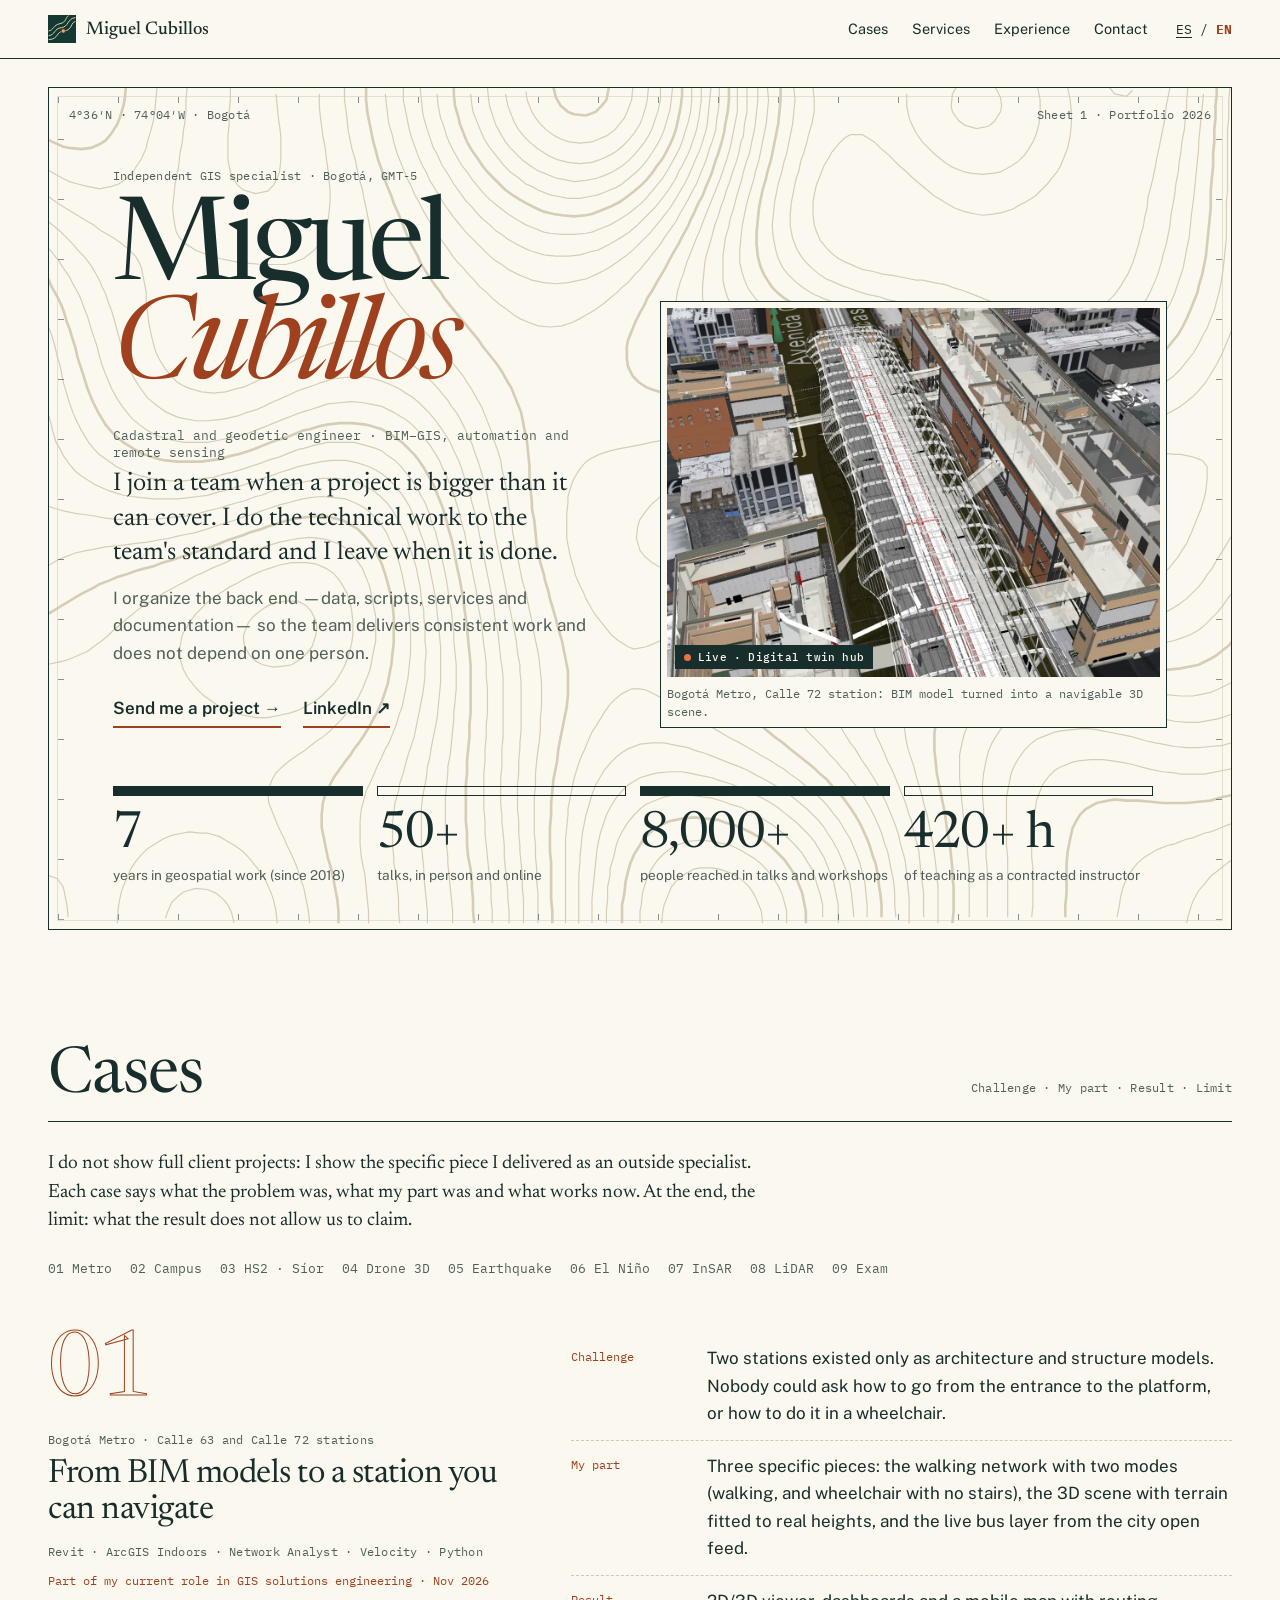
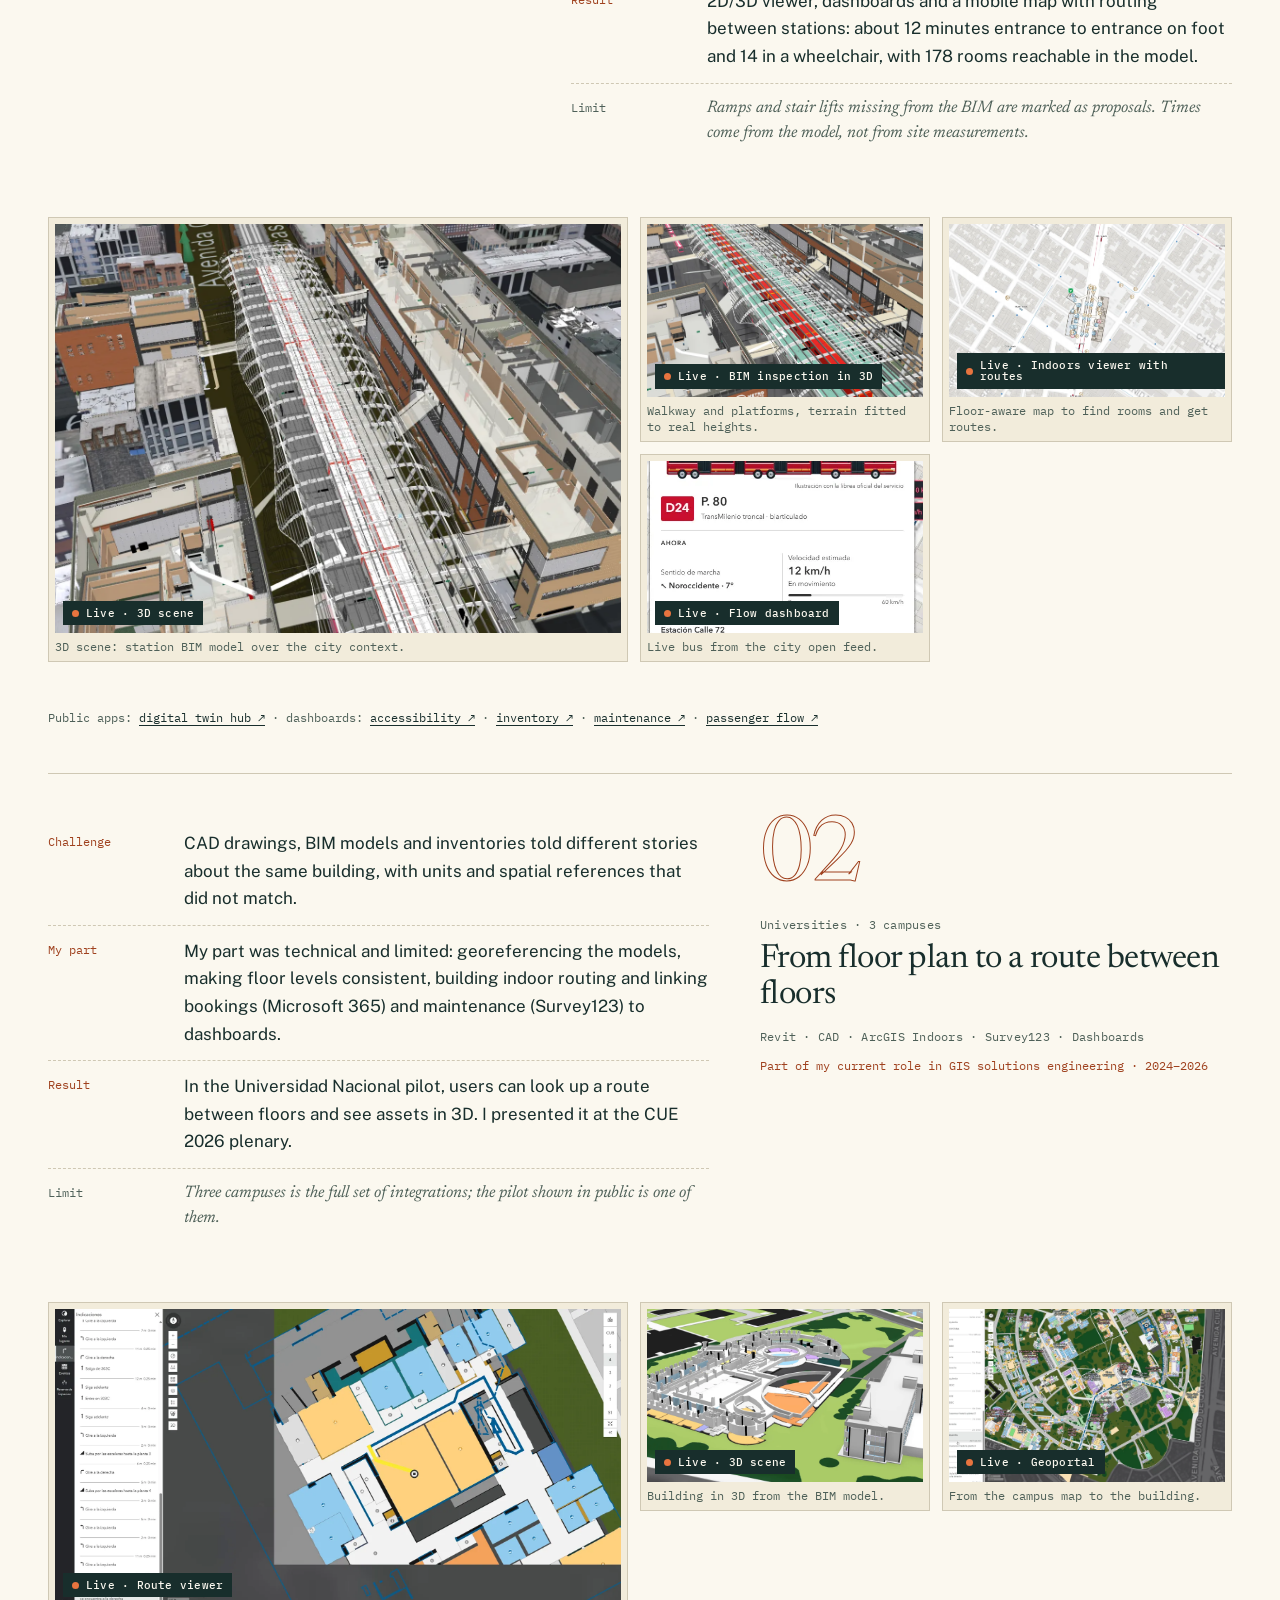
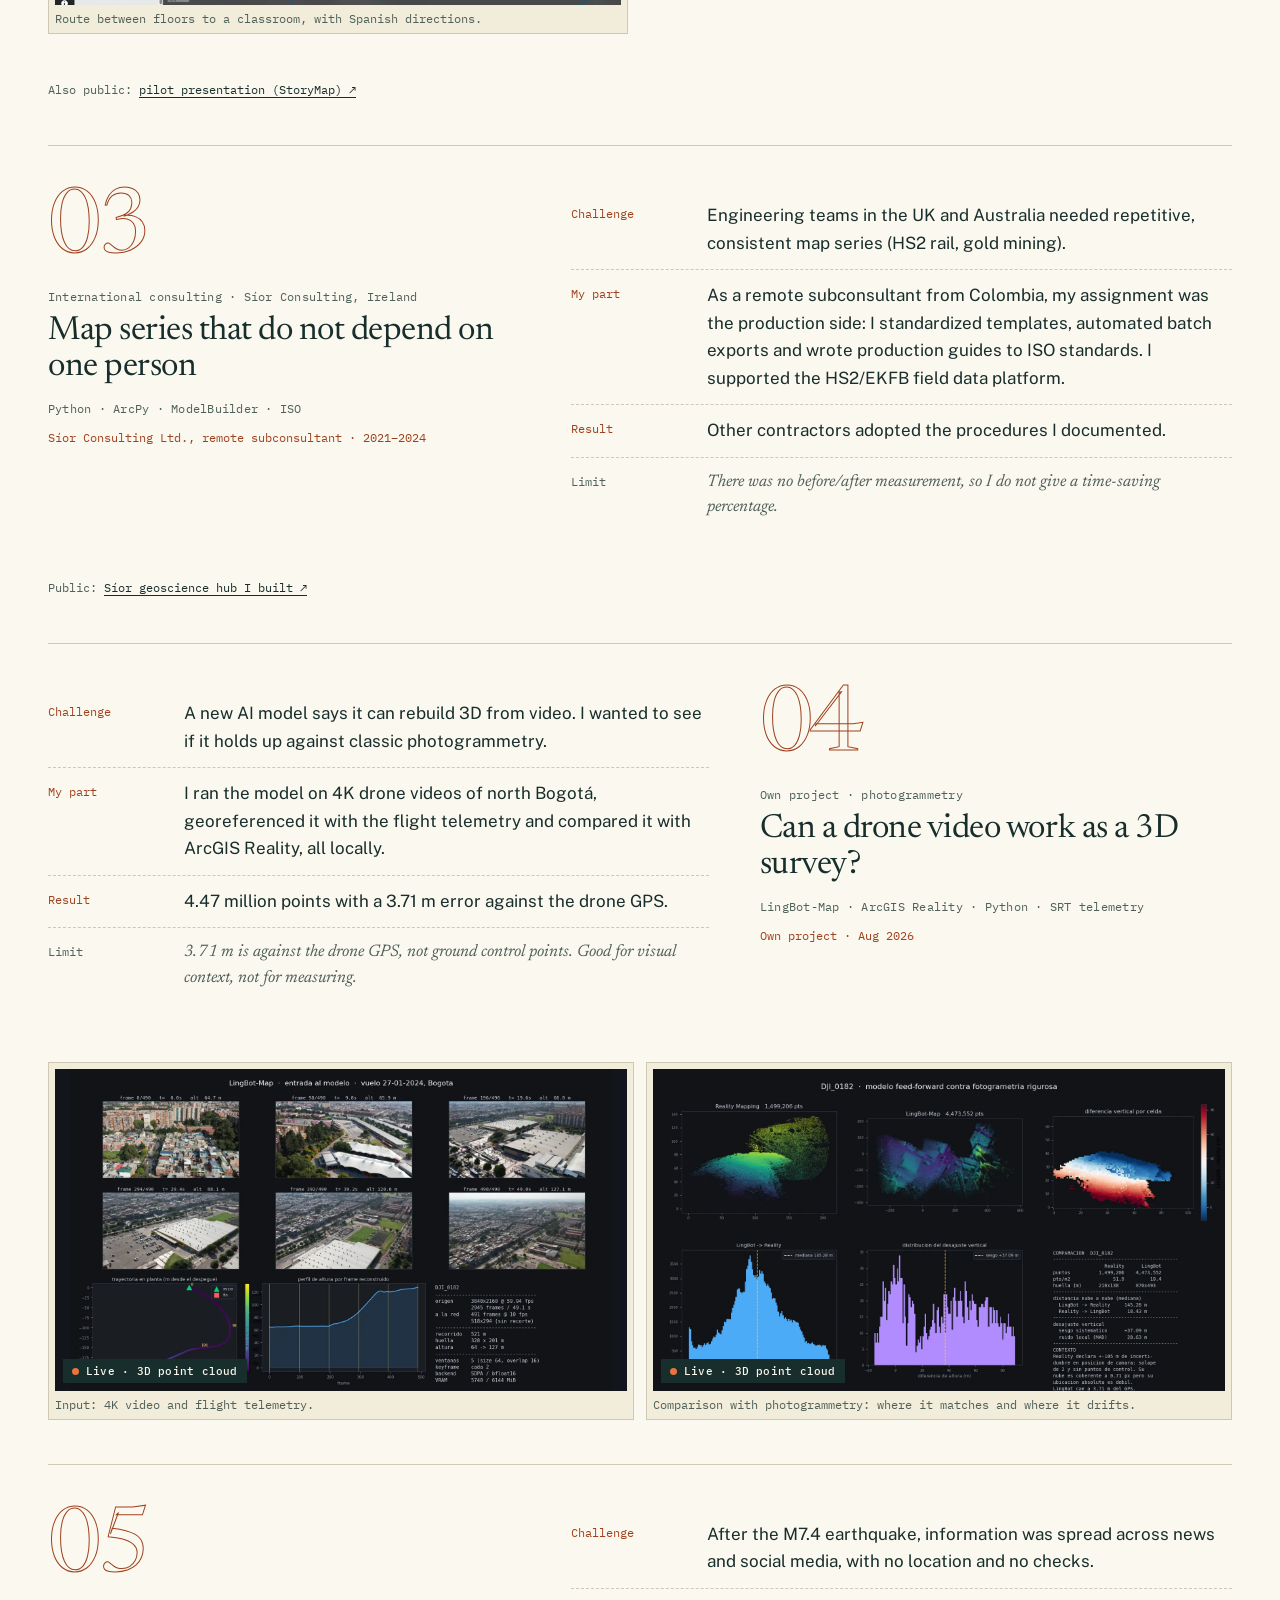
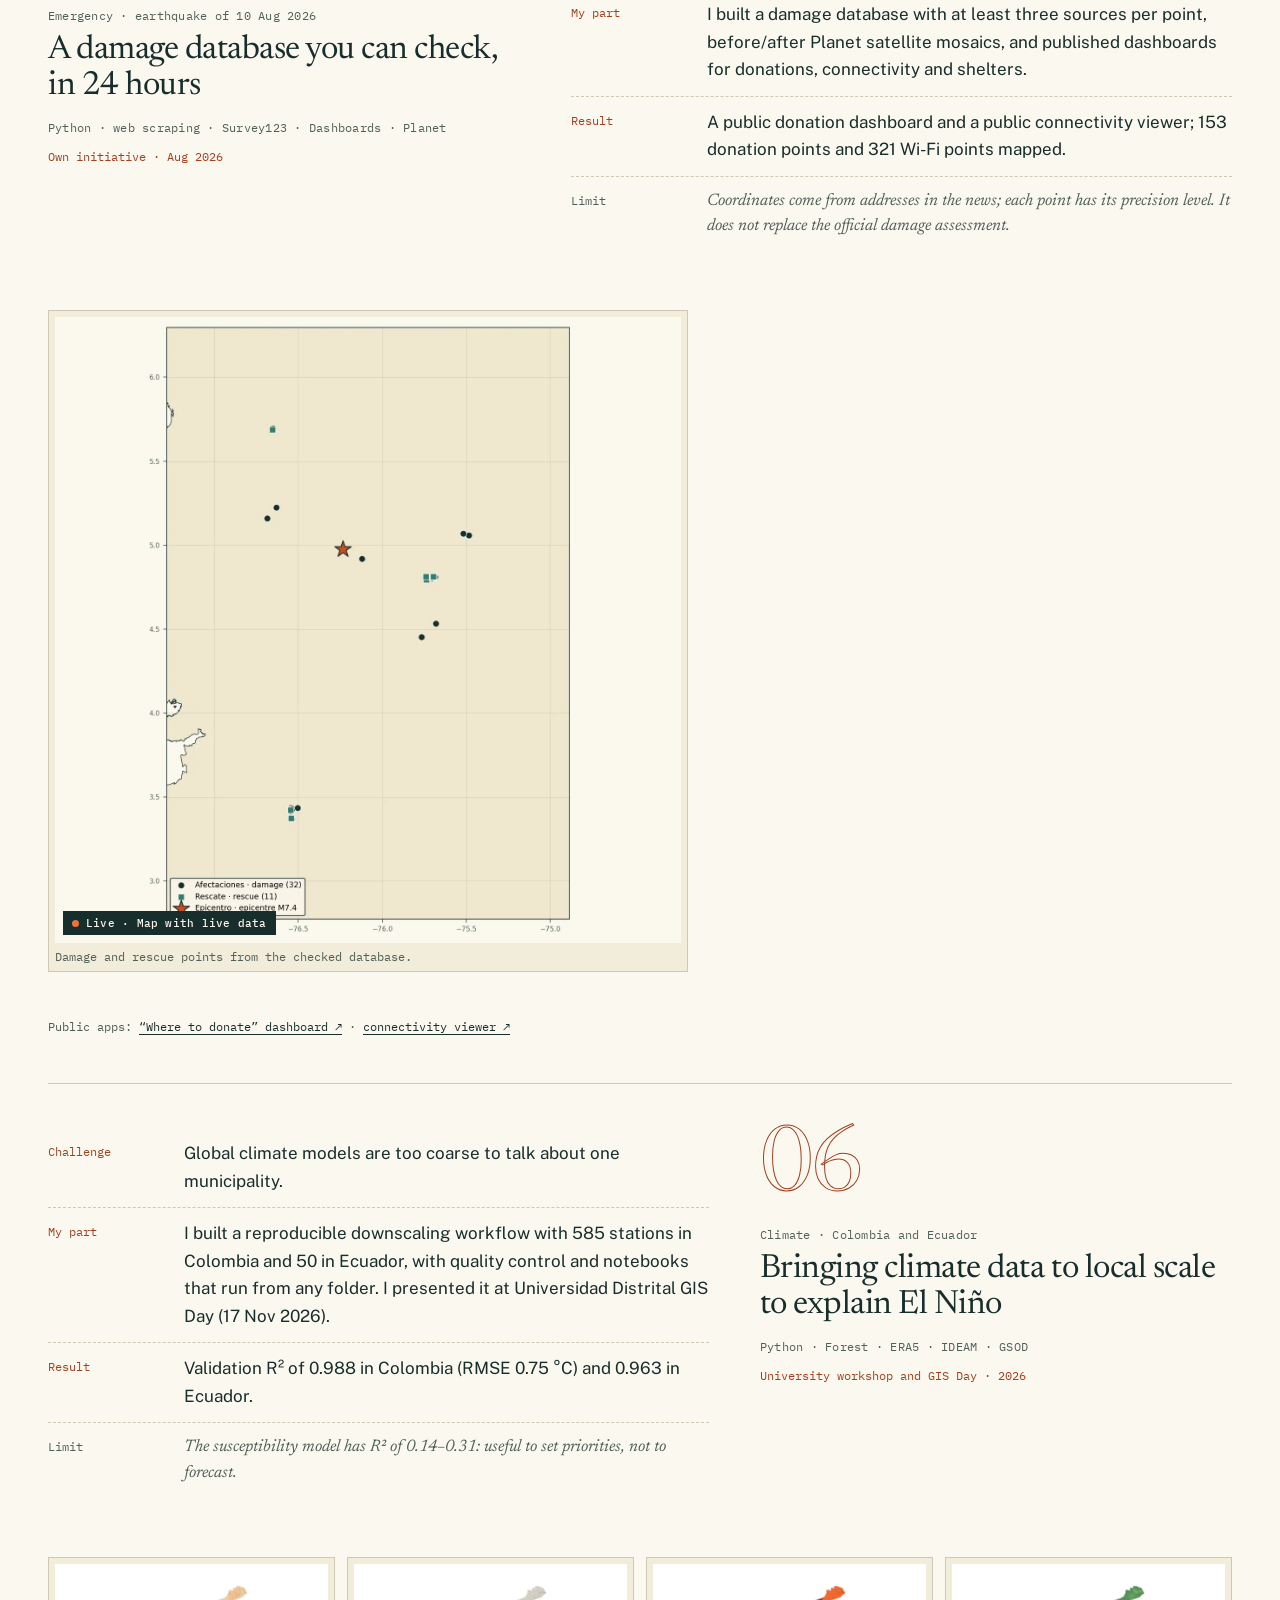
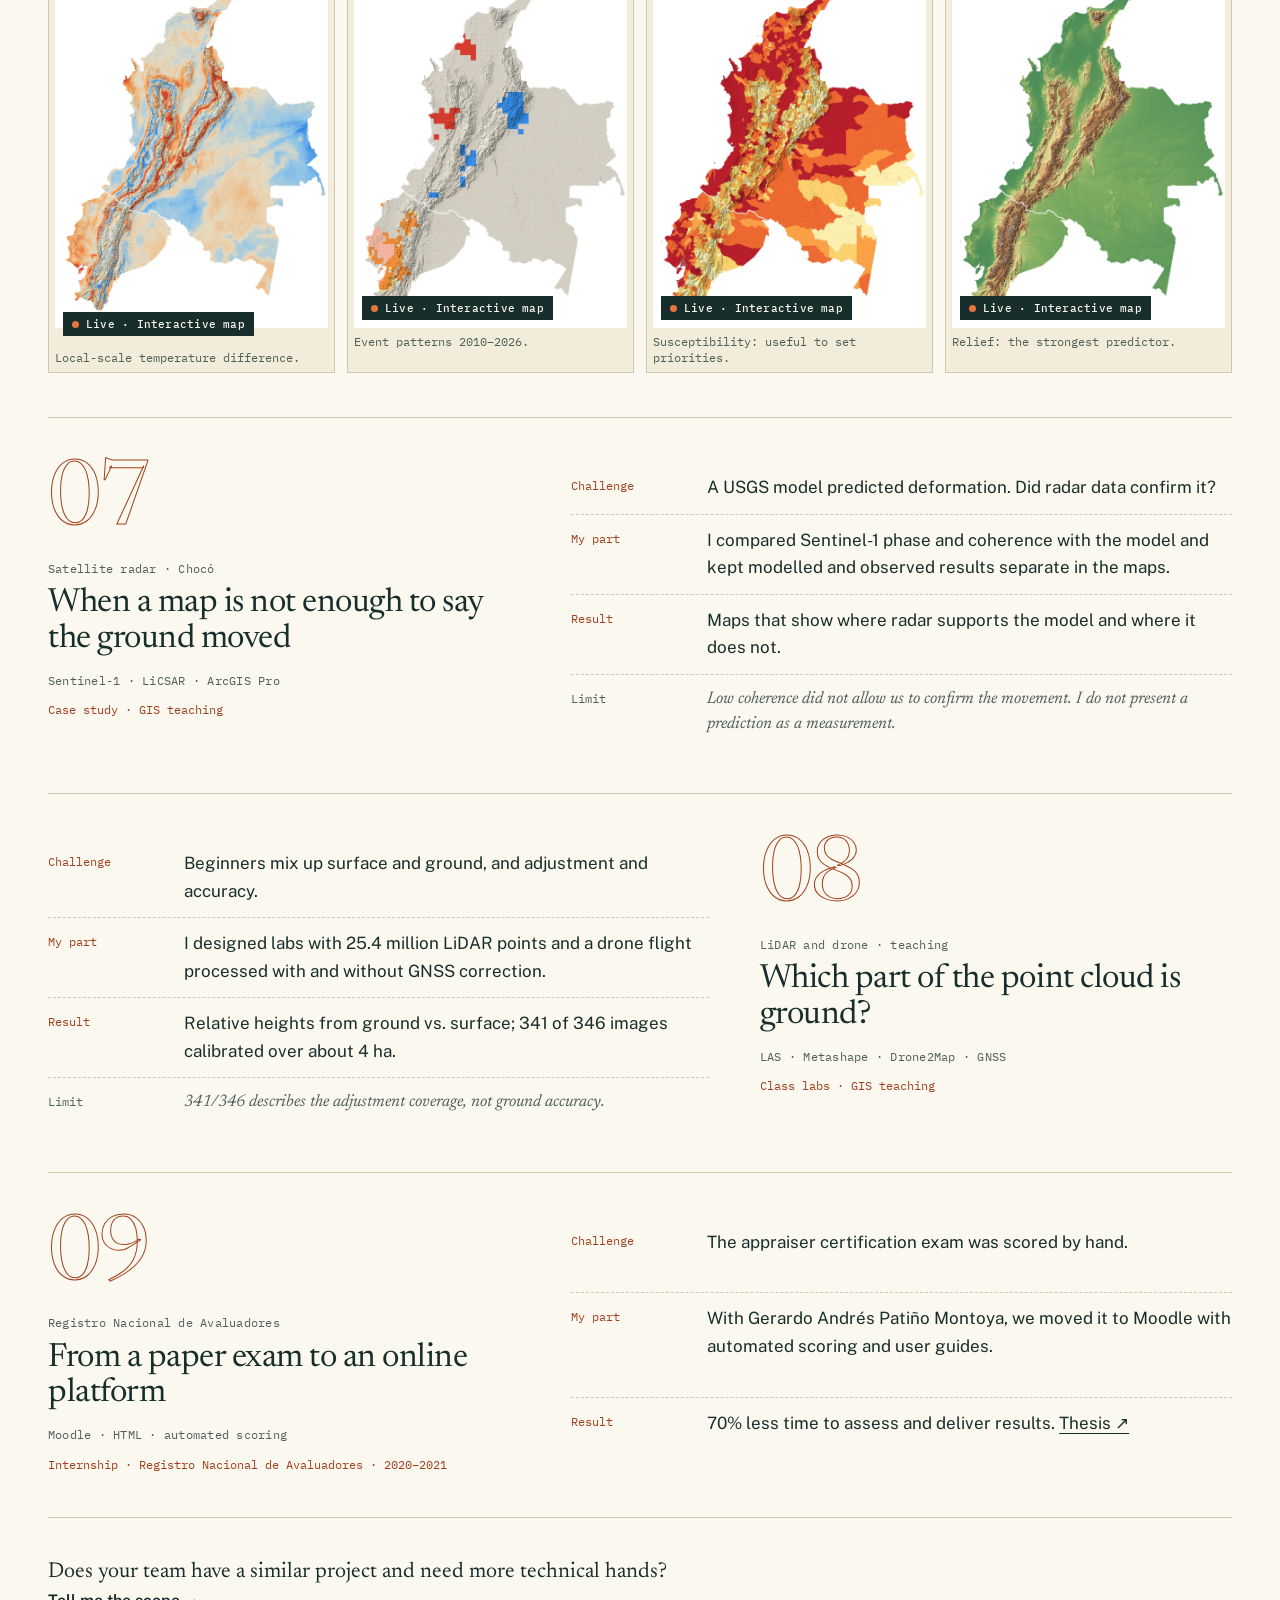
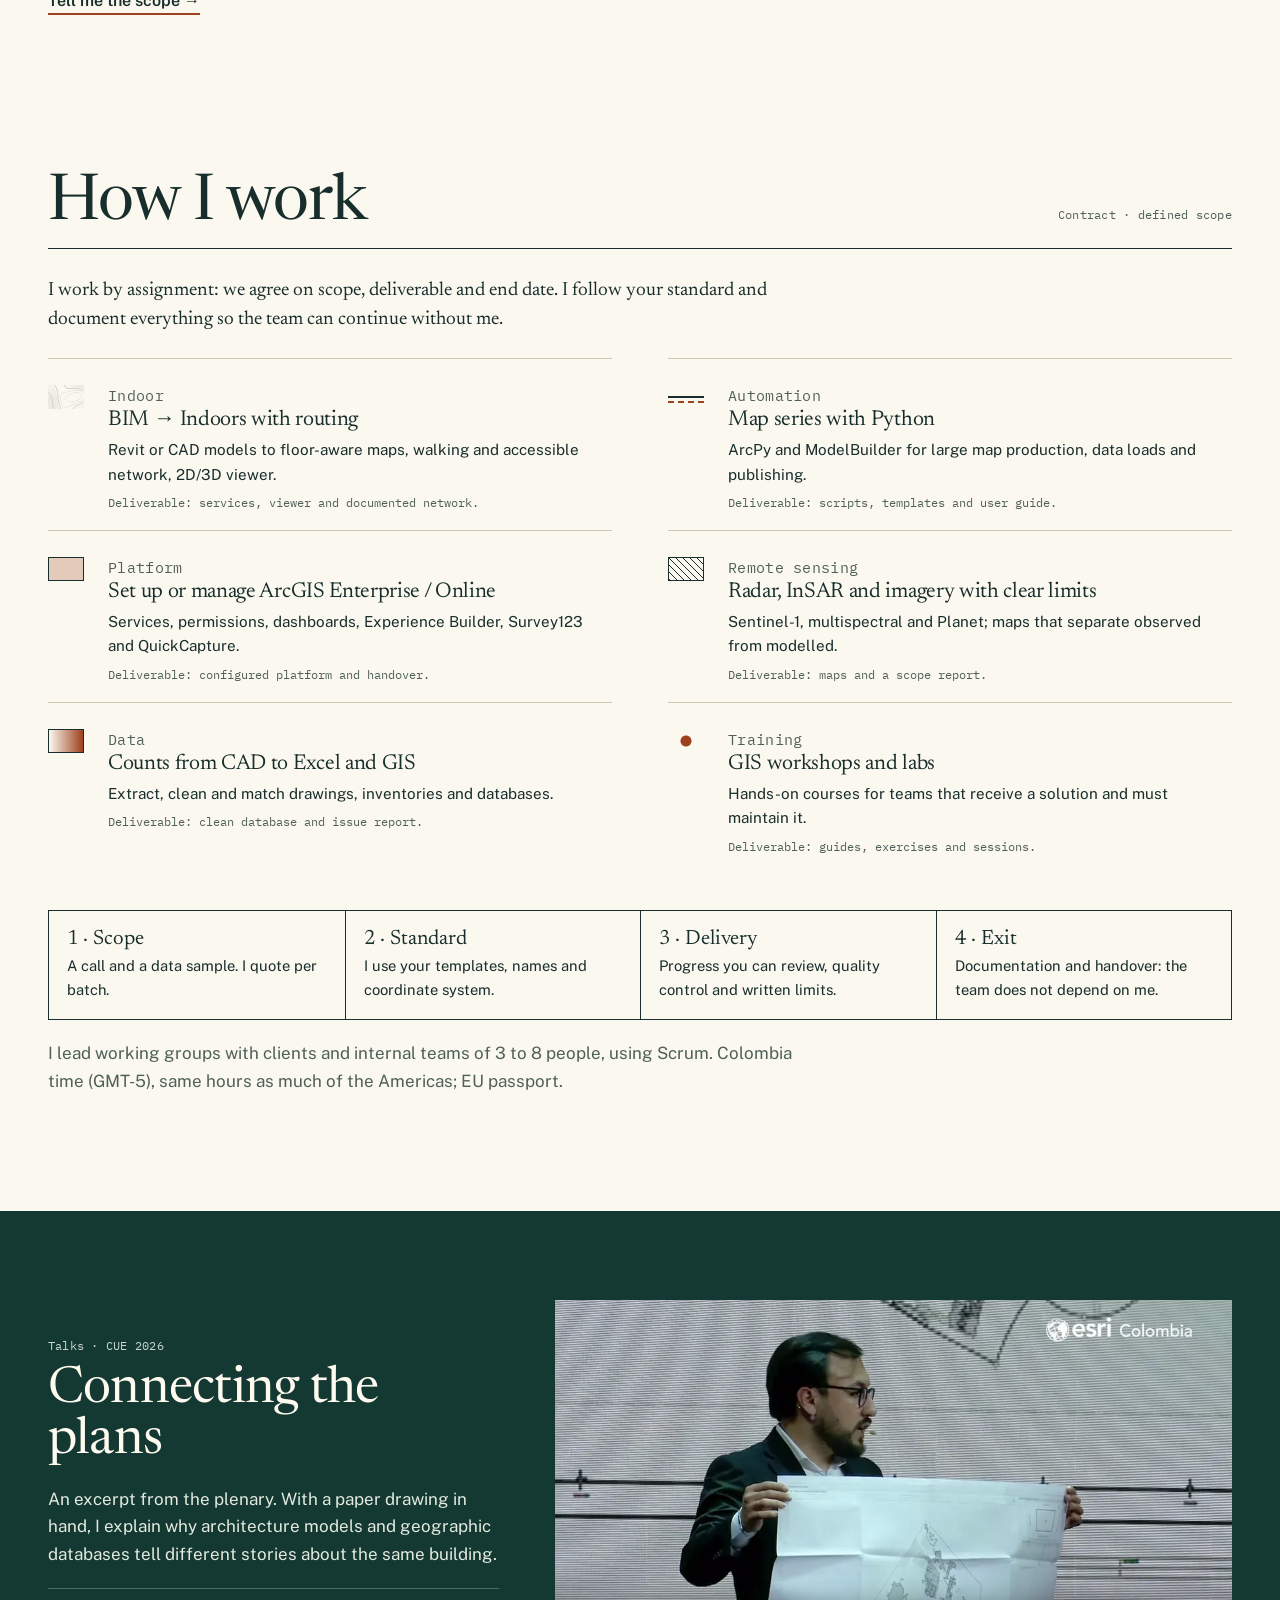
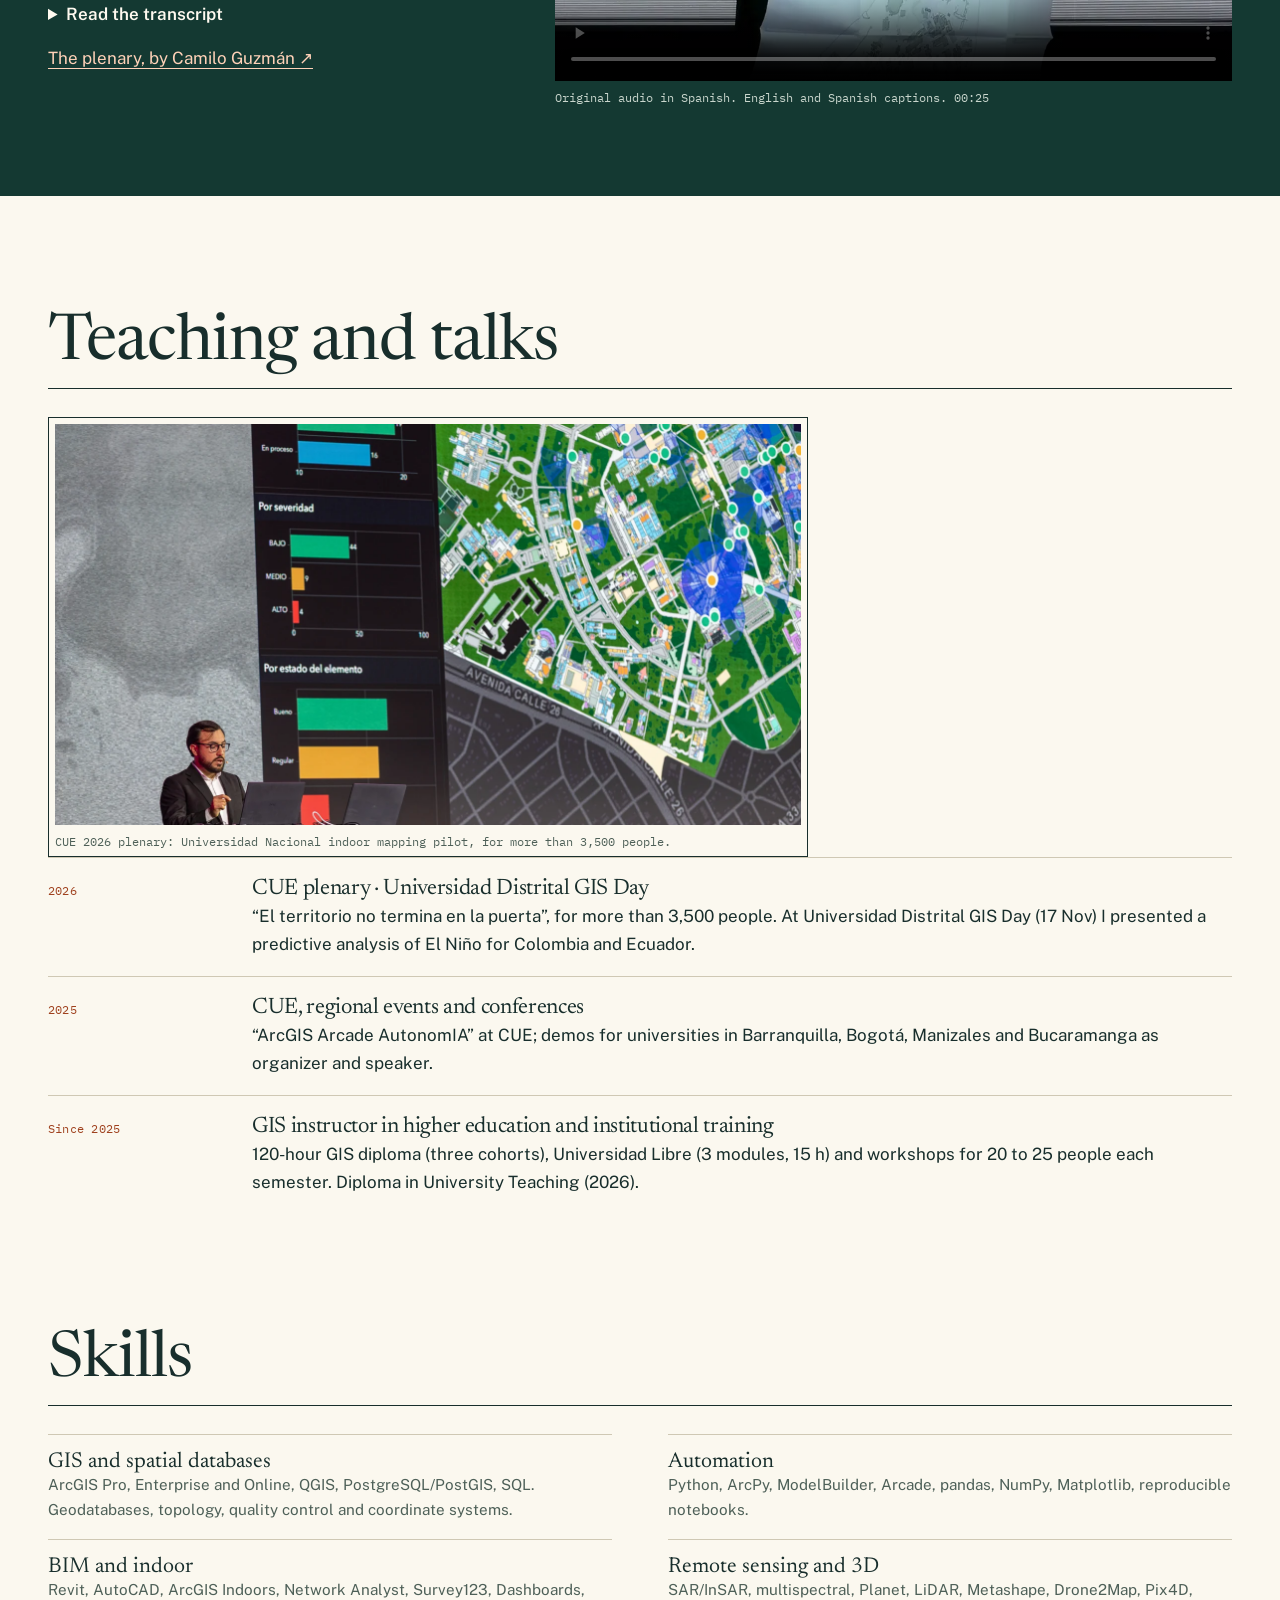
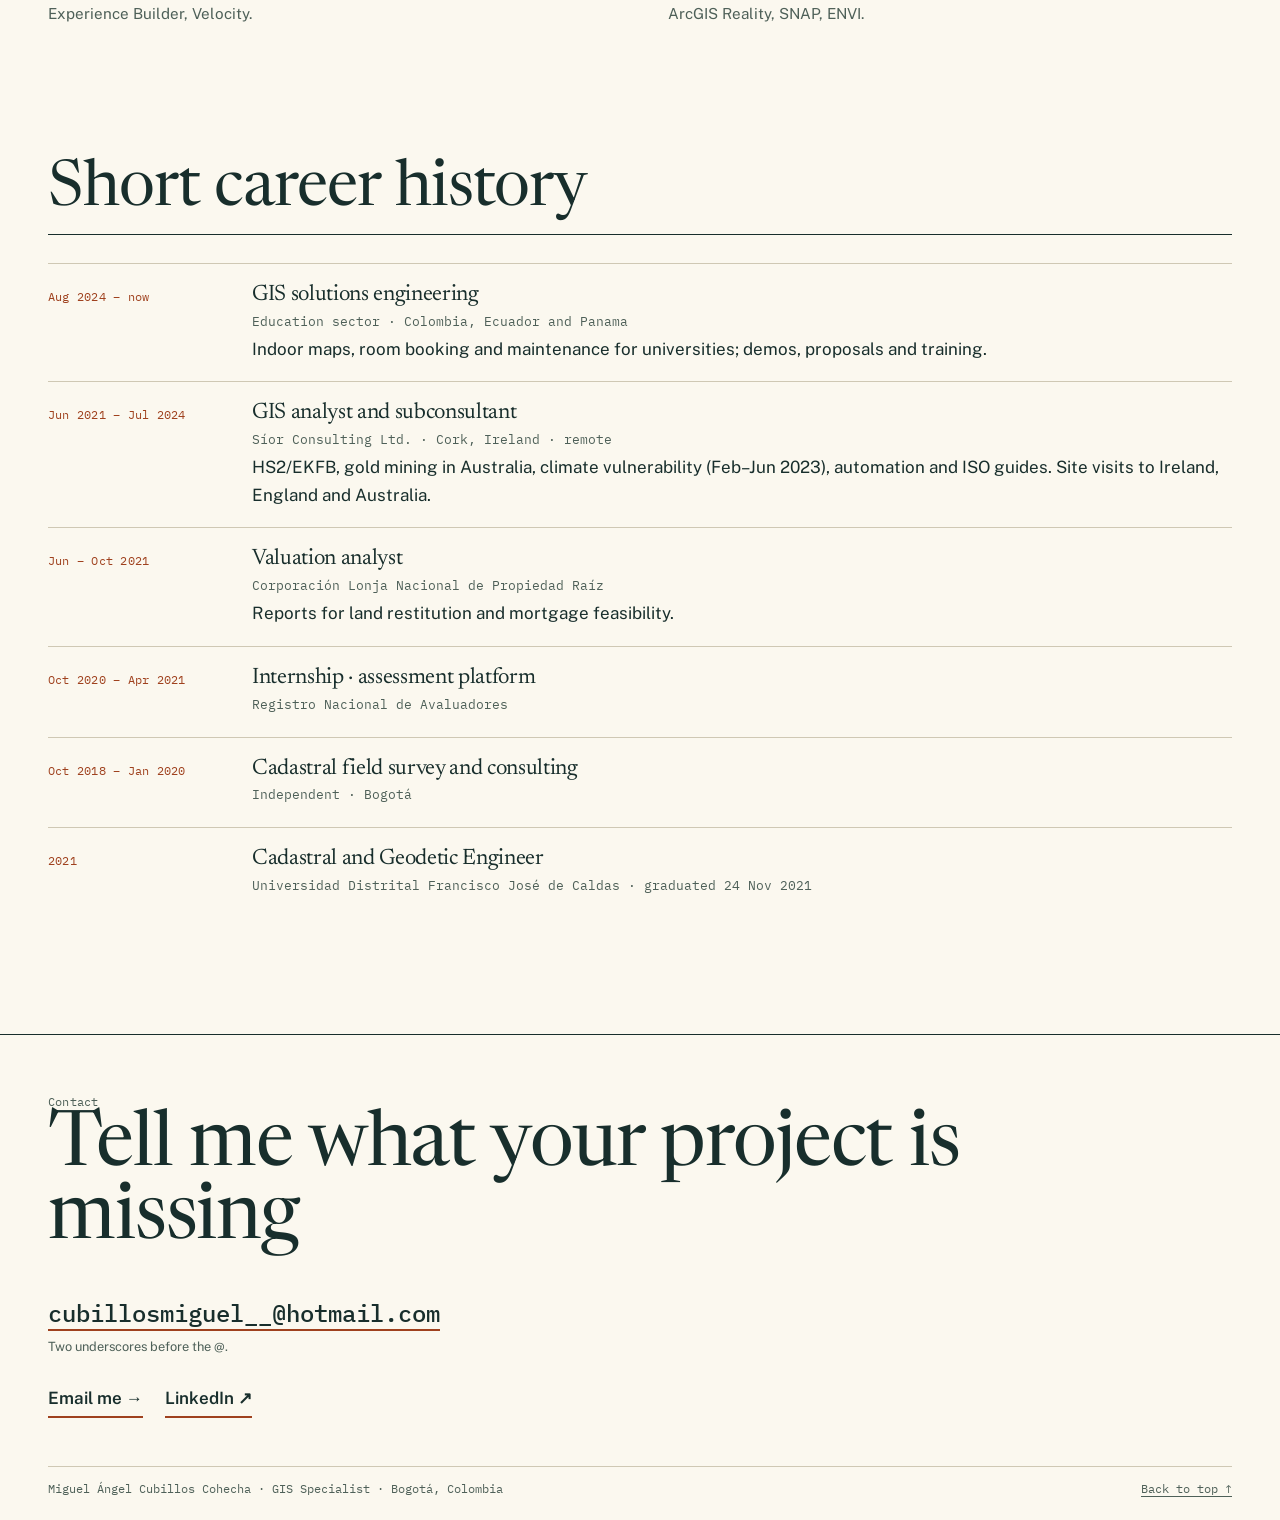
==== commit 7db10b81: "Esc cierra los visores propios y ventanas del sismo sin etiquetas vacias Co-Authored-By: Claude Opus" ====
--- a/en.html
+++ b/en.html
@@ -129,5 +129,5 @@
 <p style="margin:1rem 0"><a class="mail" href="mailto:cubillosmiguel__@hotmail.com">cubillosmiguel__@hotmail.com</a><small class="hint">Two underscores before the @.</small></p>
 <div class="ctas"><a class="go" href="mailto:cubillosmiguel__@hotmail.com?subject=GIS%20project">Email me</a><a class="go ext" href="https://www.linkedin.com/in/miguel-cubillos/">LinkedIn</a></div>
 <div class="foot"><span>Miguel Ángel Cubillos Cohecha · GIS Specialist · Bogotá, Colombia</span><a href="#top">Back to top ↑</a></div></div></footer>
-<script type="application/json" id="captions">{"es": "WEBVTT\n\n00:00:00.280 --> 00:00:03.120\nTenemos esta información, nuestros planos CAD.\n\n00:00:03.840 --> 00:00:11.060\nTambién tenemos planos arquitectónicos, modelos BIM, bases de datos geográficas, inclusive sistemas de inventario.\n\n00:00:11.780 --> 00:00:14.760\nPero cada uno de ellos cuenta una historia totalmente diferente.\n\n00:00:15.380 --> 00:00:17.240\nMi reto el día de hoy es conectarlas.\n\n00:00:17.240 --> 00:00:23.460\nY gracias a ArcGIS Indoors, podemos crear ese modelo o ese gemelo digital combinando BIM más SIG.\n\n00:00:23.740 --> 00:00:24.540\nLes voy a mostrar.\n", "en": "WEBVTT\n\n00:00:00.280 --> 00:00:03.120\nWe have this information: our CAD plans.\n\n00:00:03.840 --> 00:00:11.060\nWe also have architectural plans, BIM models, geographic databases and even inventory systems.\n\n00:00:11.780 --> 00:00:14.760\nBut each one tells a completely different story.\n\n00:00:15.380 --> 00:00:17.240\nMy challenge today is to connect them.\n\n00:00:17.240 --> 00:00:23.460\nWith ArcGIS Indoors, we can create this model, or digital twin, by combining BIM and GIS.\n\n00:00:23.740 --> 00:00:24.540\nLet me show you.\n"}</script><script src="assets/vivo.js?v=1" defer></script>
+<script type="application/json" id="captions">{"es": "WEBVTT\n\n00:00:00.280 --> 00:00:03.120\nTenemos esta información, nuestros planos CAD.\n\n00:00:03.840 --> 00:00:11.060\nTambién tenemos planos arquitectónicos, modelos BIM, bases de datos geográficas, inclusive sistemas de inventario.\n\n00:00:11.780 --> 00:00:14.760\nPero cada uno de ellos cuenta una historia totalmente diferente.\n\n00:00:15.380 --> 00:00:17.240\nMi reto el día de hoy es conectarlas.\n\n00:00:17.240 --> 00:00:23.460\nY gracias a ArcGIS Indoors, podemos crear ese modelo o ese gemelo digital combinando BIM más SIG.\n\n00:00:23.740 --> 00:00:24.540\nLes voy a mostrar.\n", "en": "WEBVTT\n\n00:00:00.280 --> 00:00:03.120\nWe have this information: our CAD plans.\n\n00:00:03.840 --> 00:00:11.060\nWe also have architectural plans, BIM models, geographic databases and even inventory systems.\n\n00:00:11.780 --> 00:00:14.760\nBut each one tells a completely different story.\n\n00:00:15.380 --> 00:00:17.240\nMy challenge today is to connect them.\n\n00:00:17.240 --> 00:00:23.460\nWith ArcGIS Indoors, we can create this model, or digital twin, by combining BIM and GIS.\n\n00:00:23.740 --> 00:00:24.540\nLet me show you.\n"}</script><script src="assets/vivo.js?v=2" defer></script>
 <script src="assets/local-captions.js"></script></body></html>
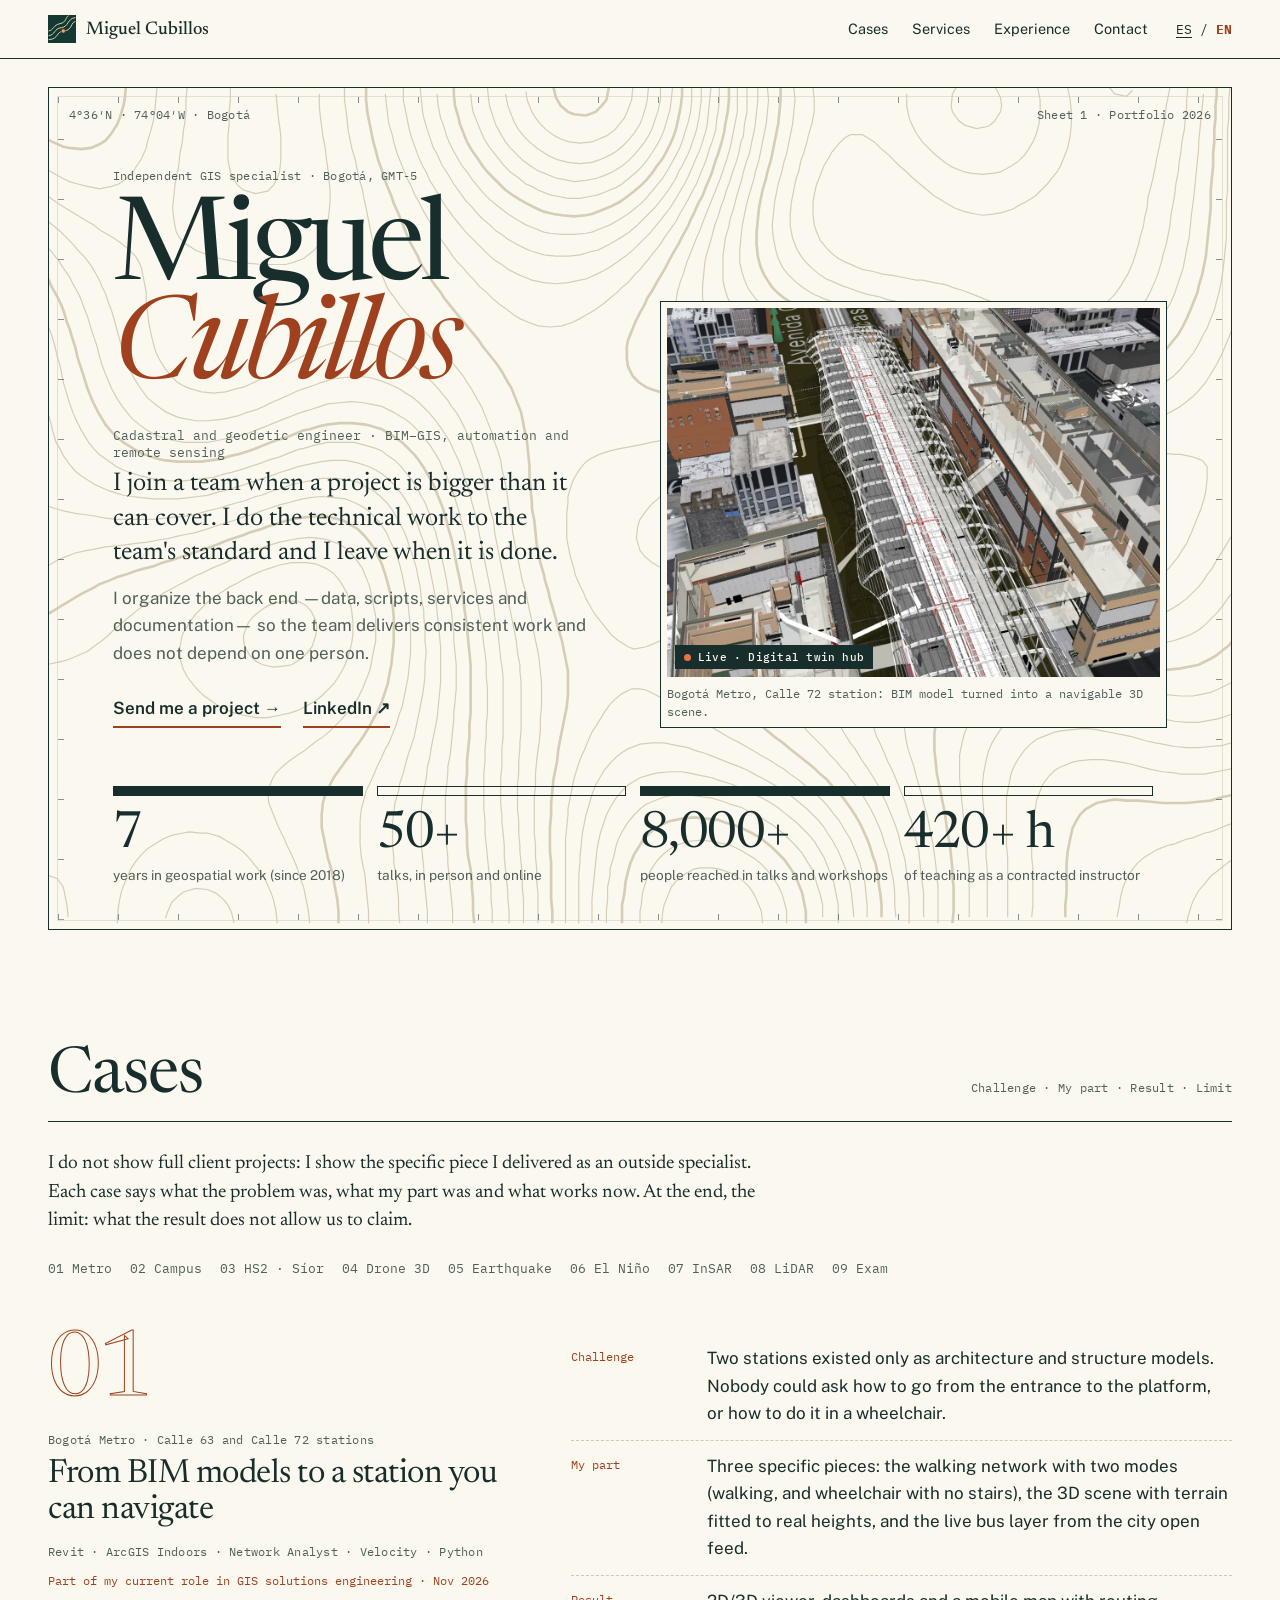
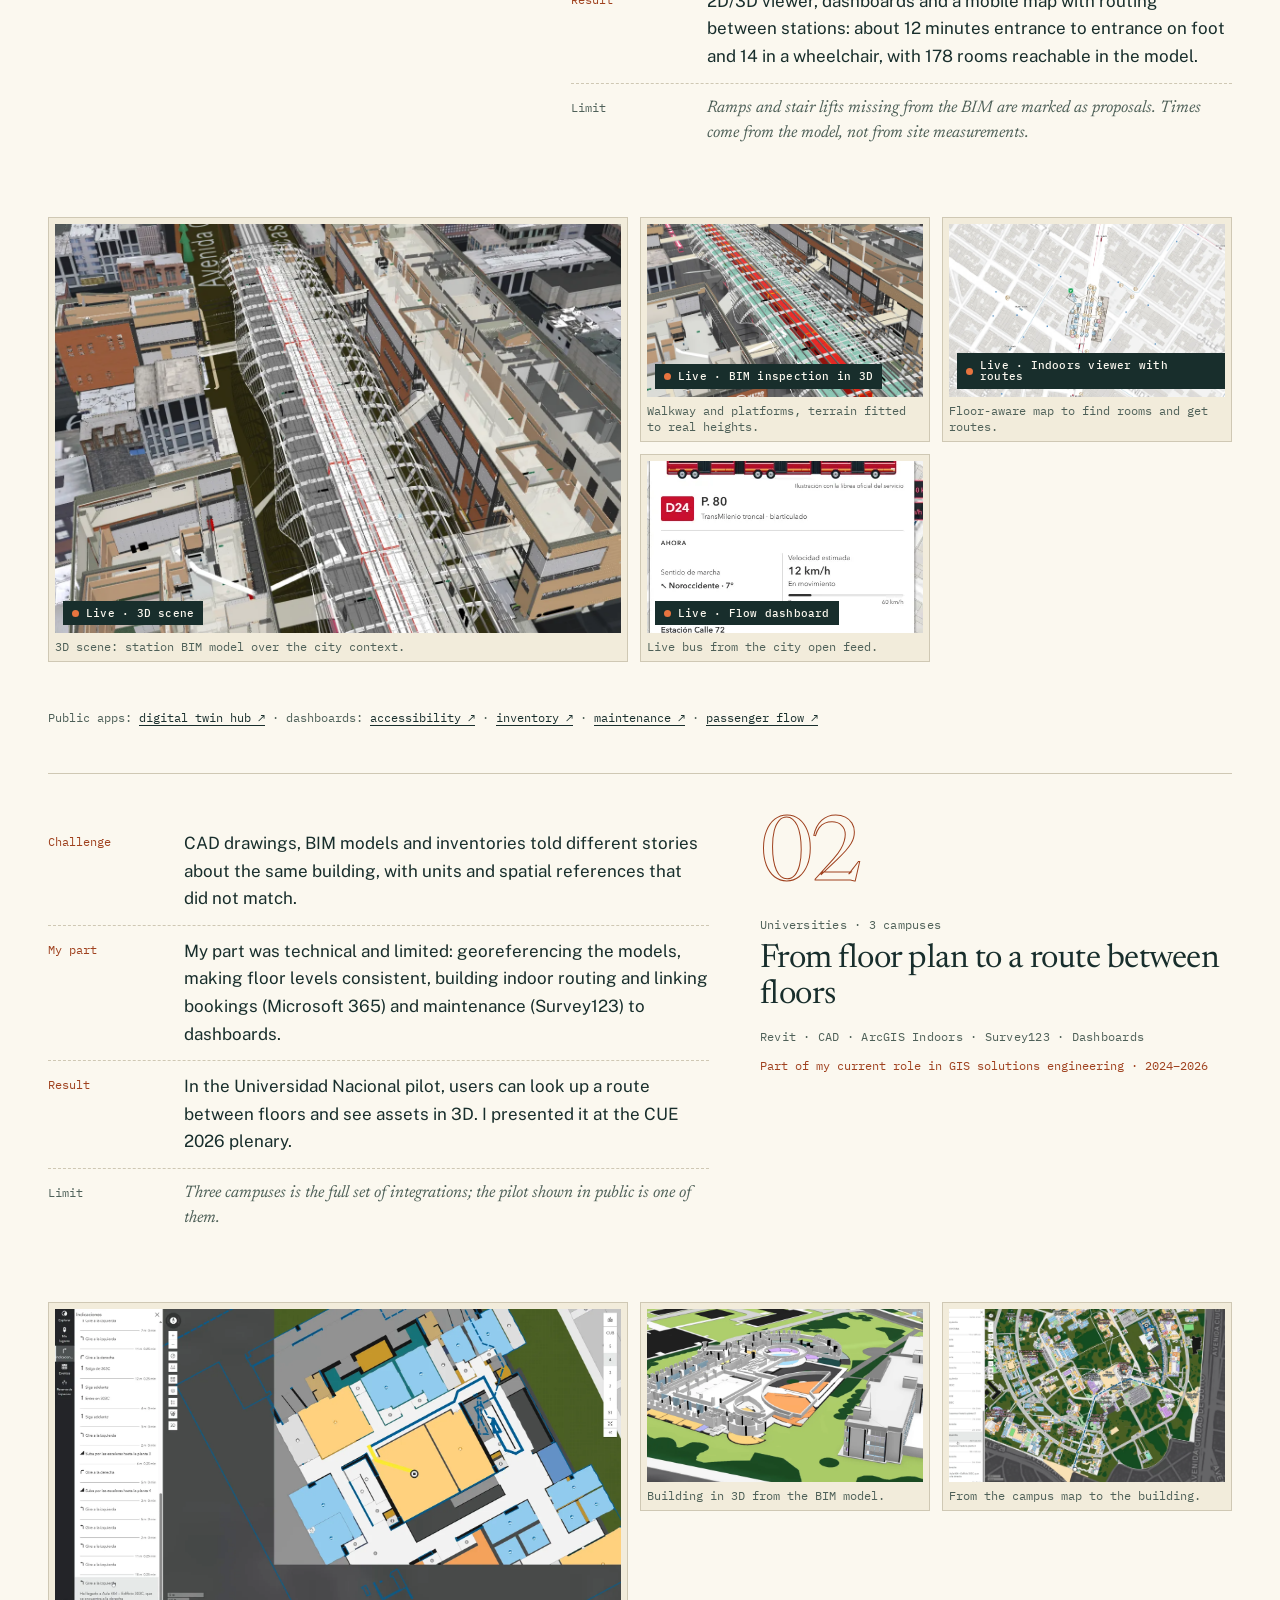
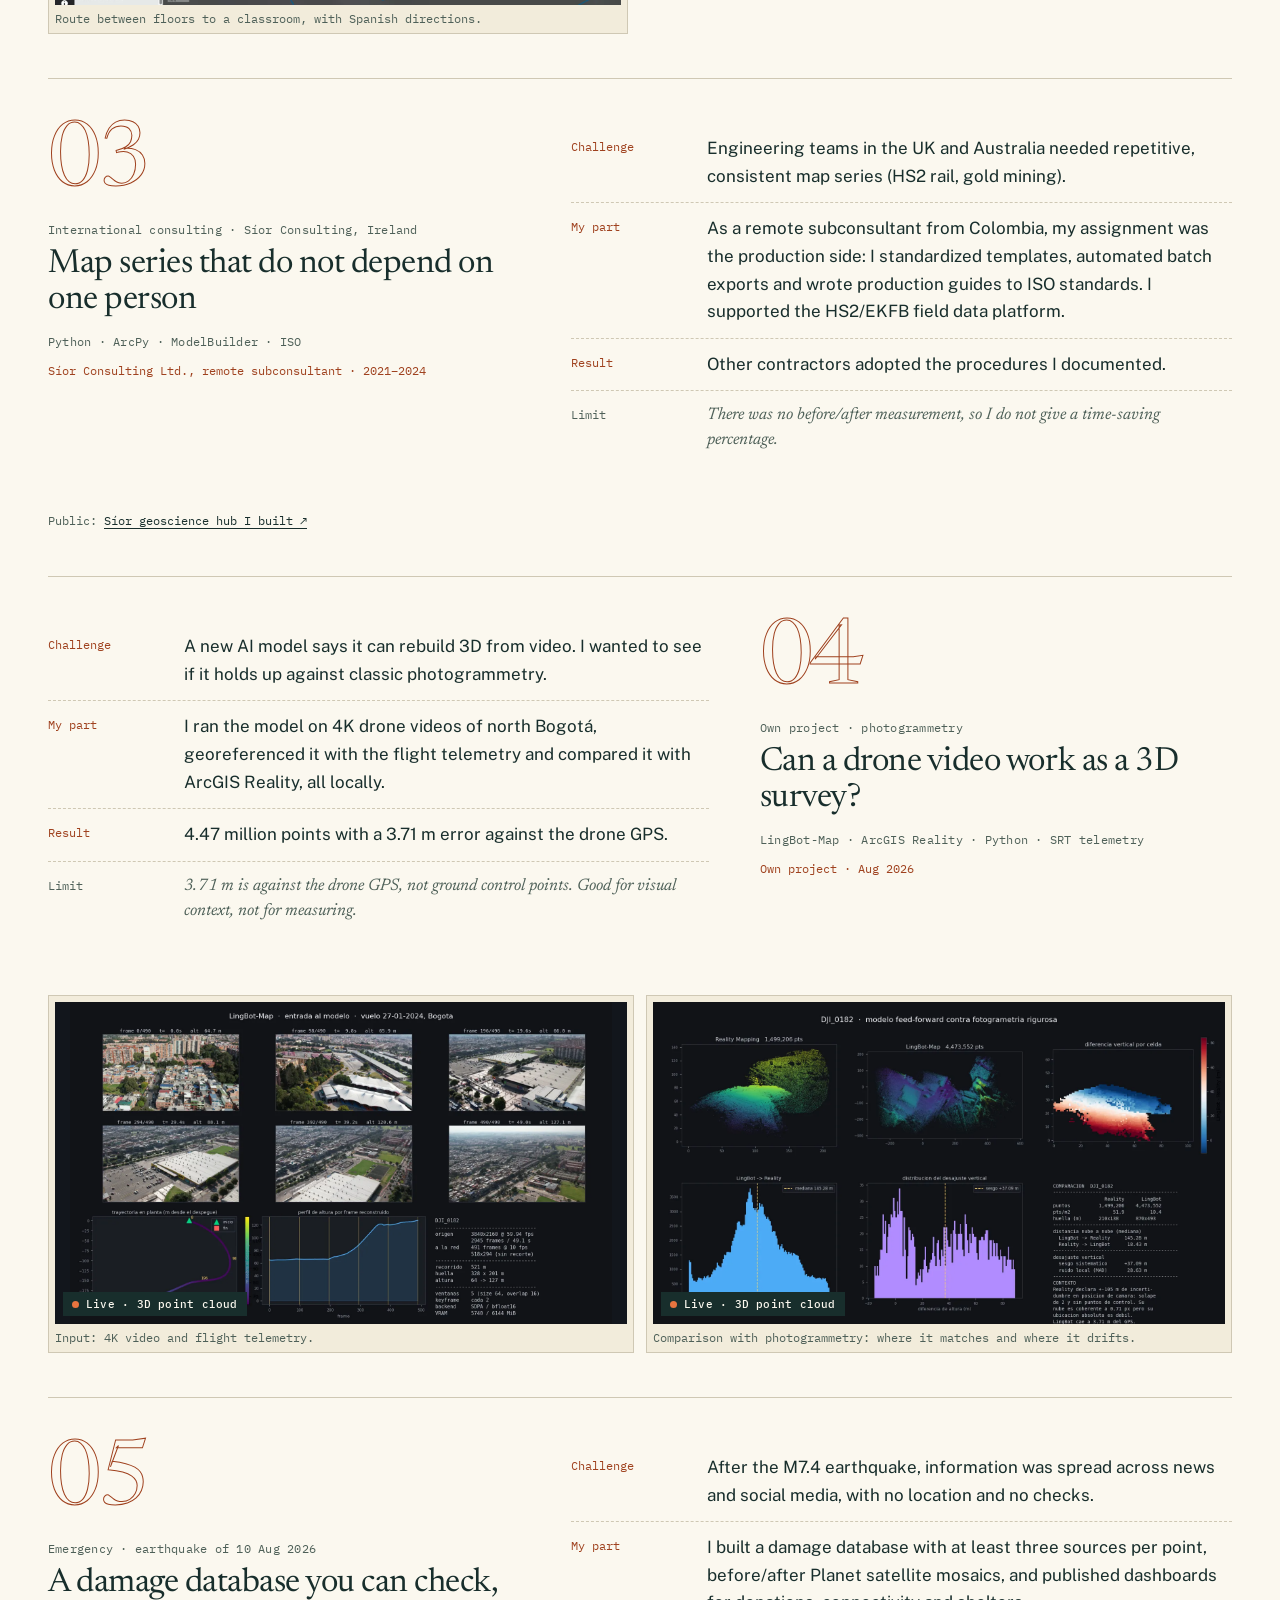
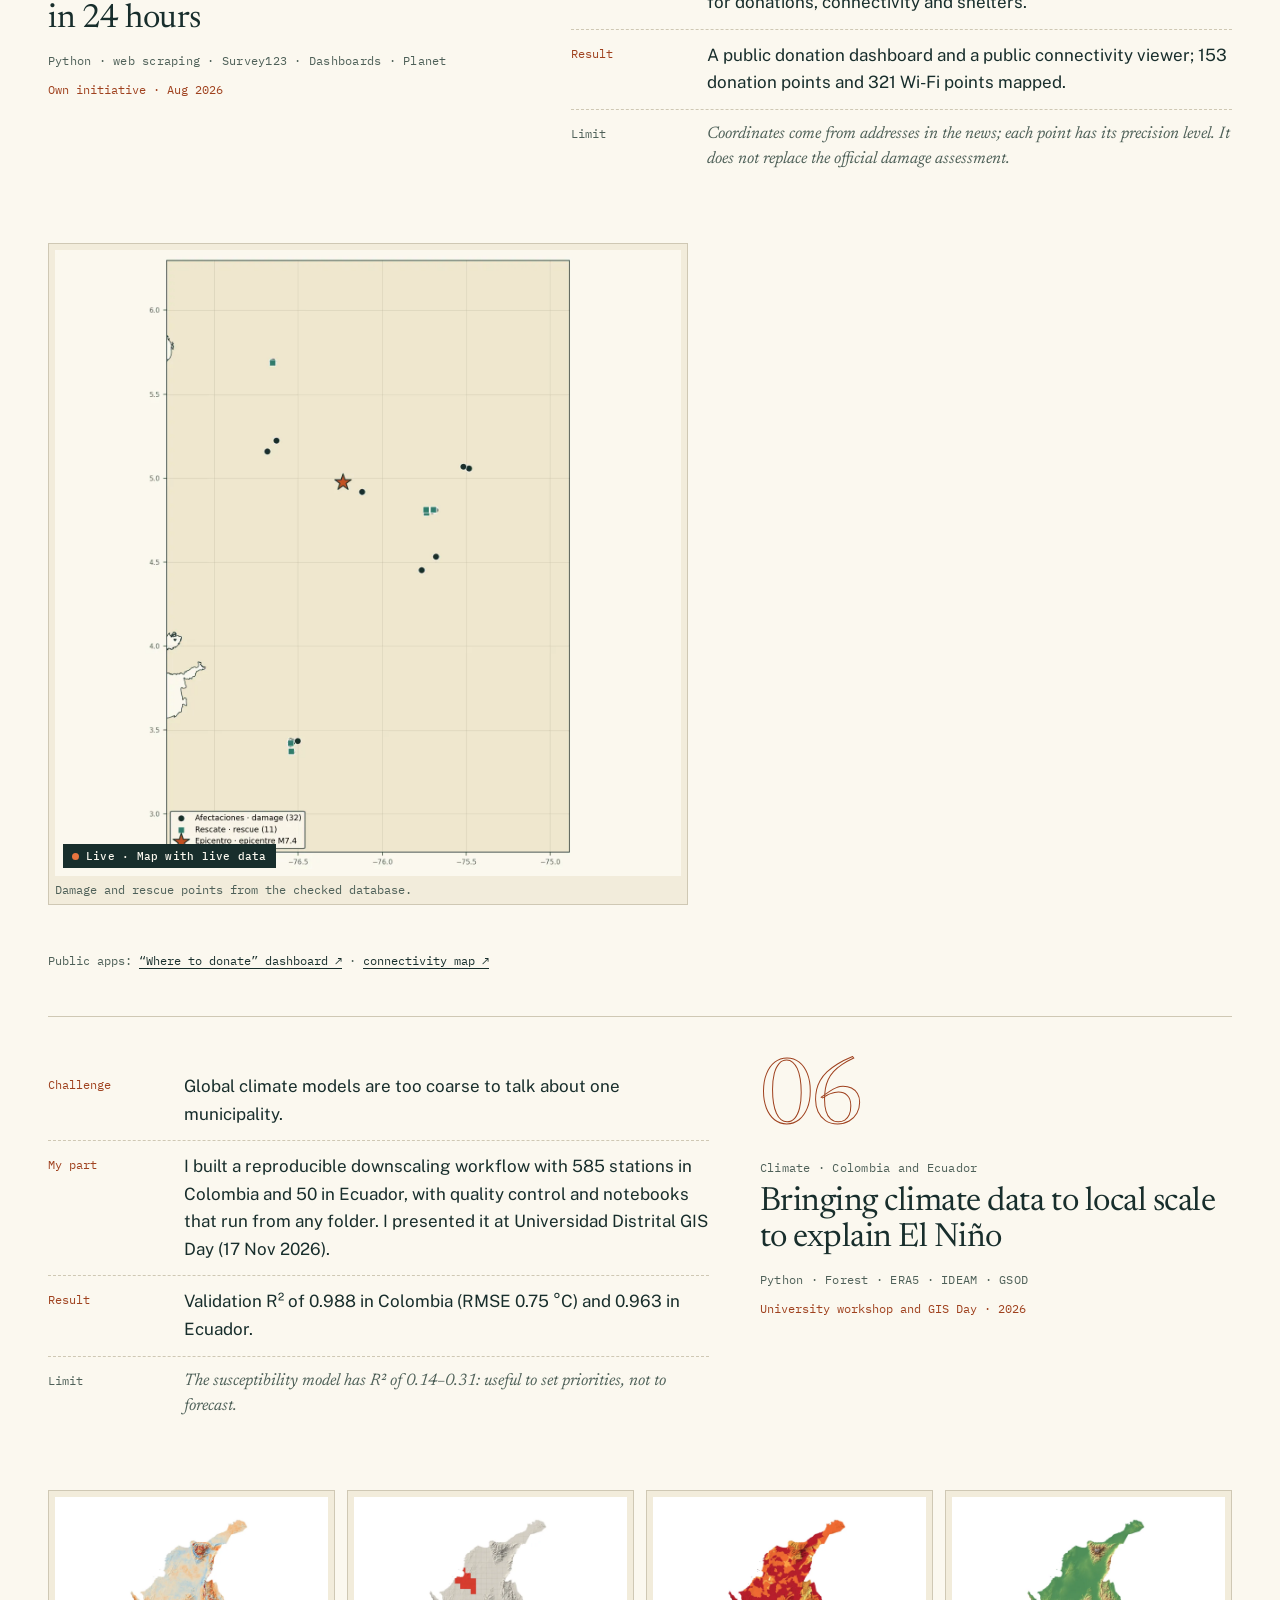
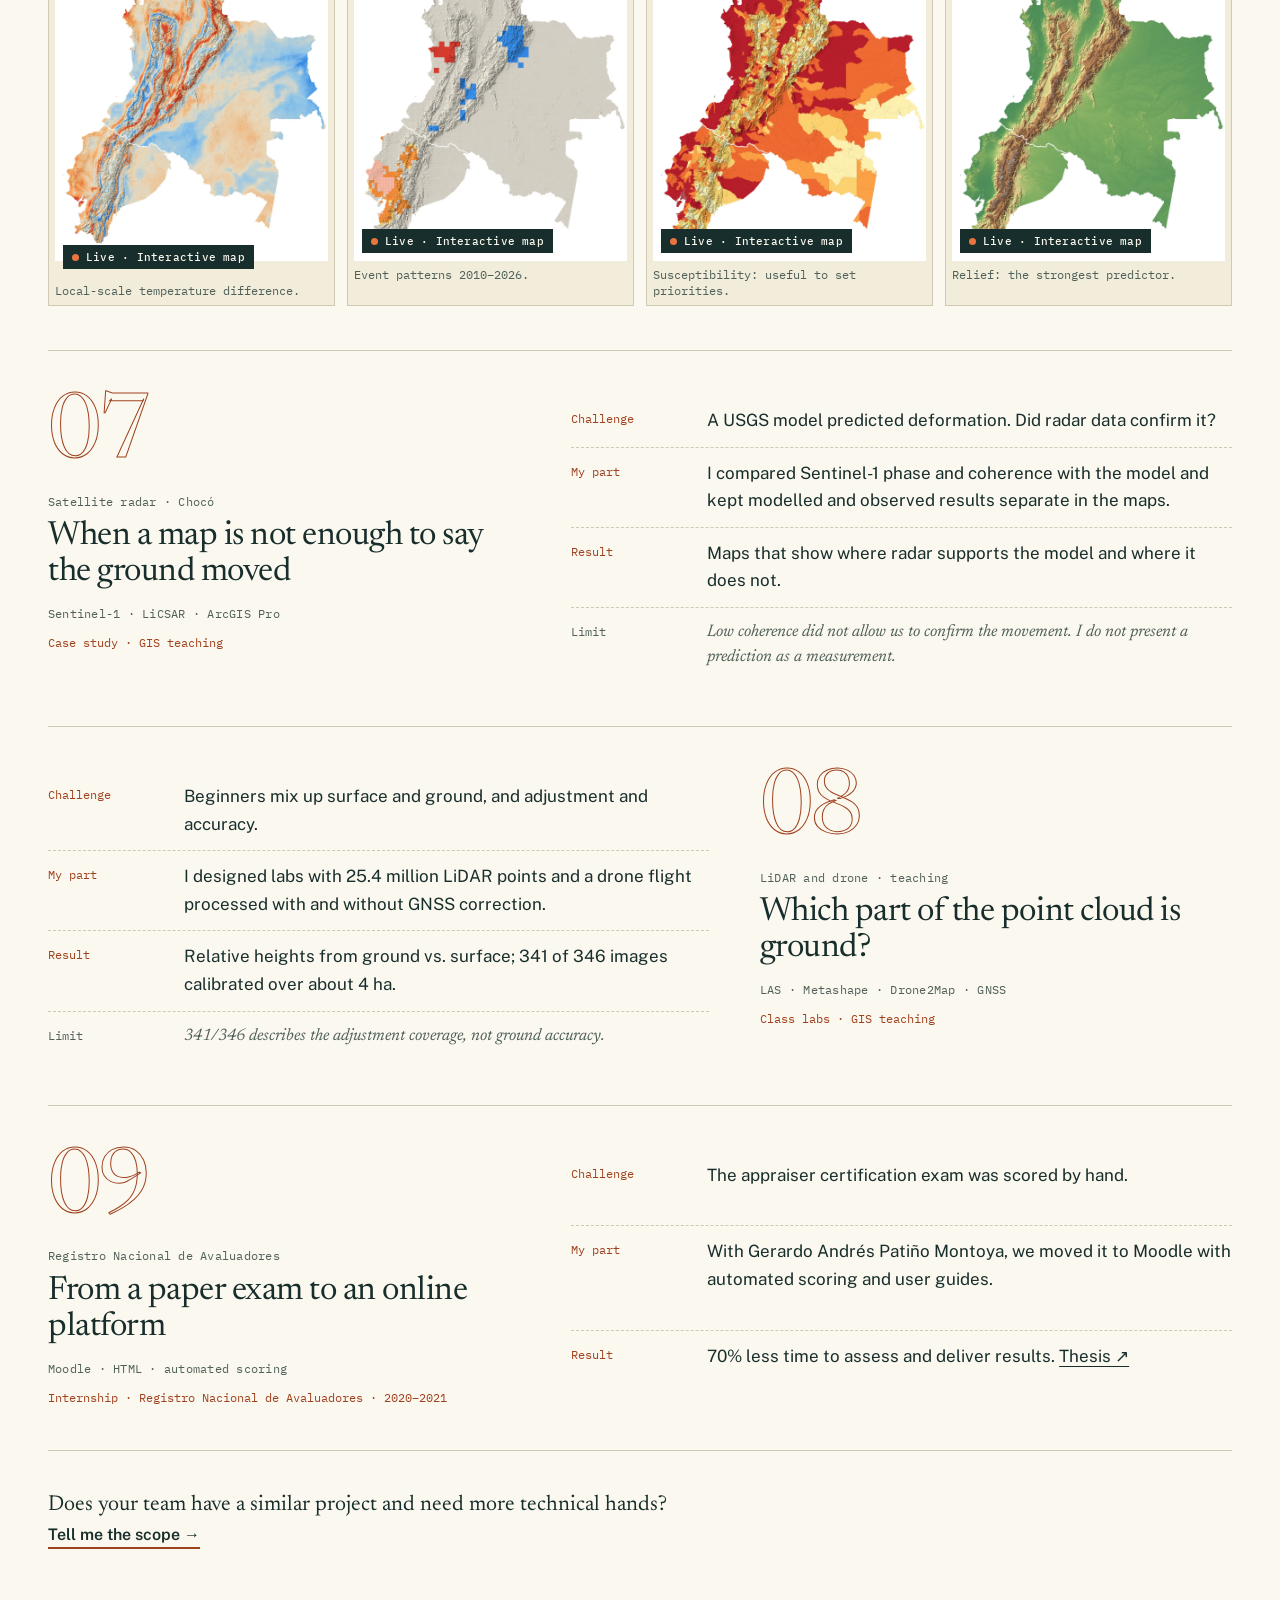
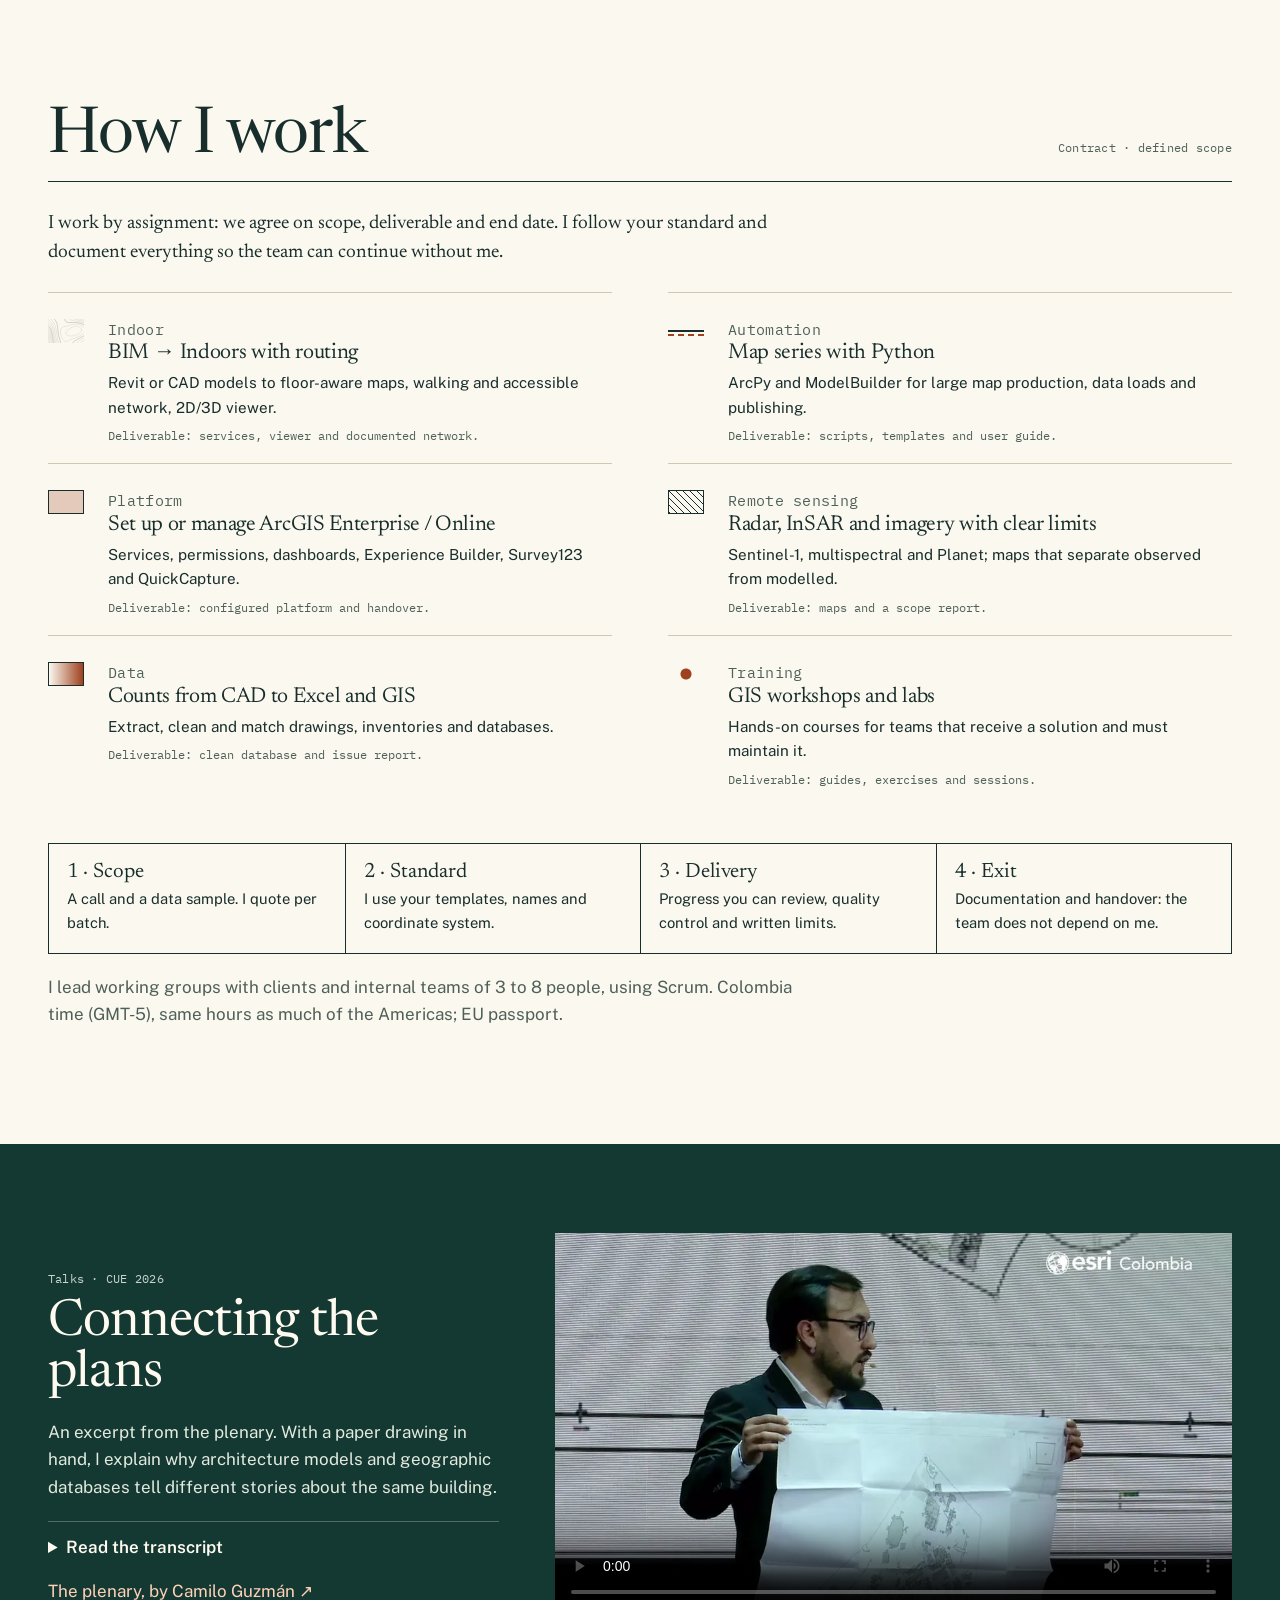
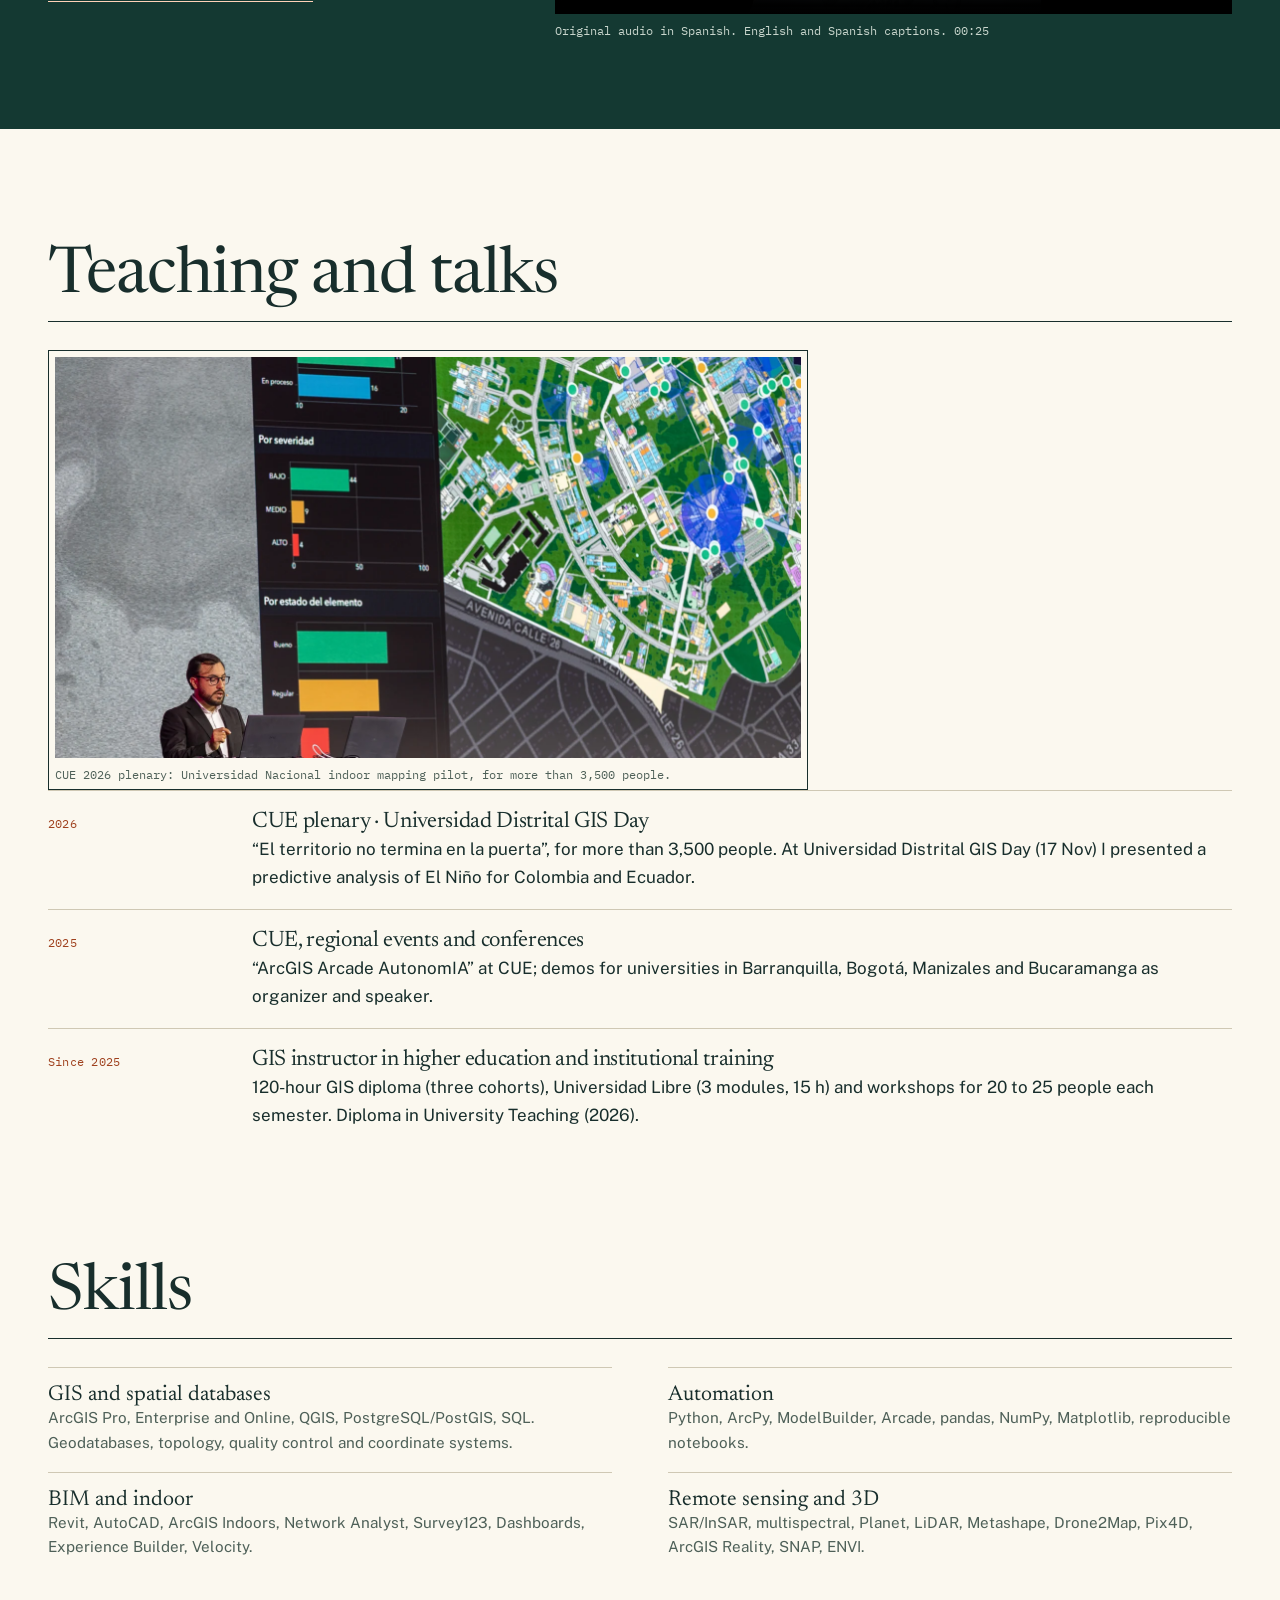
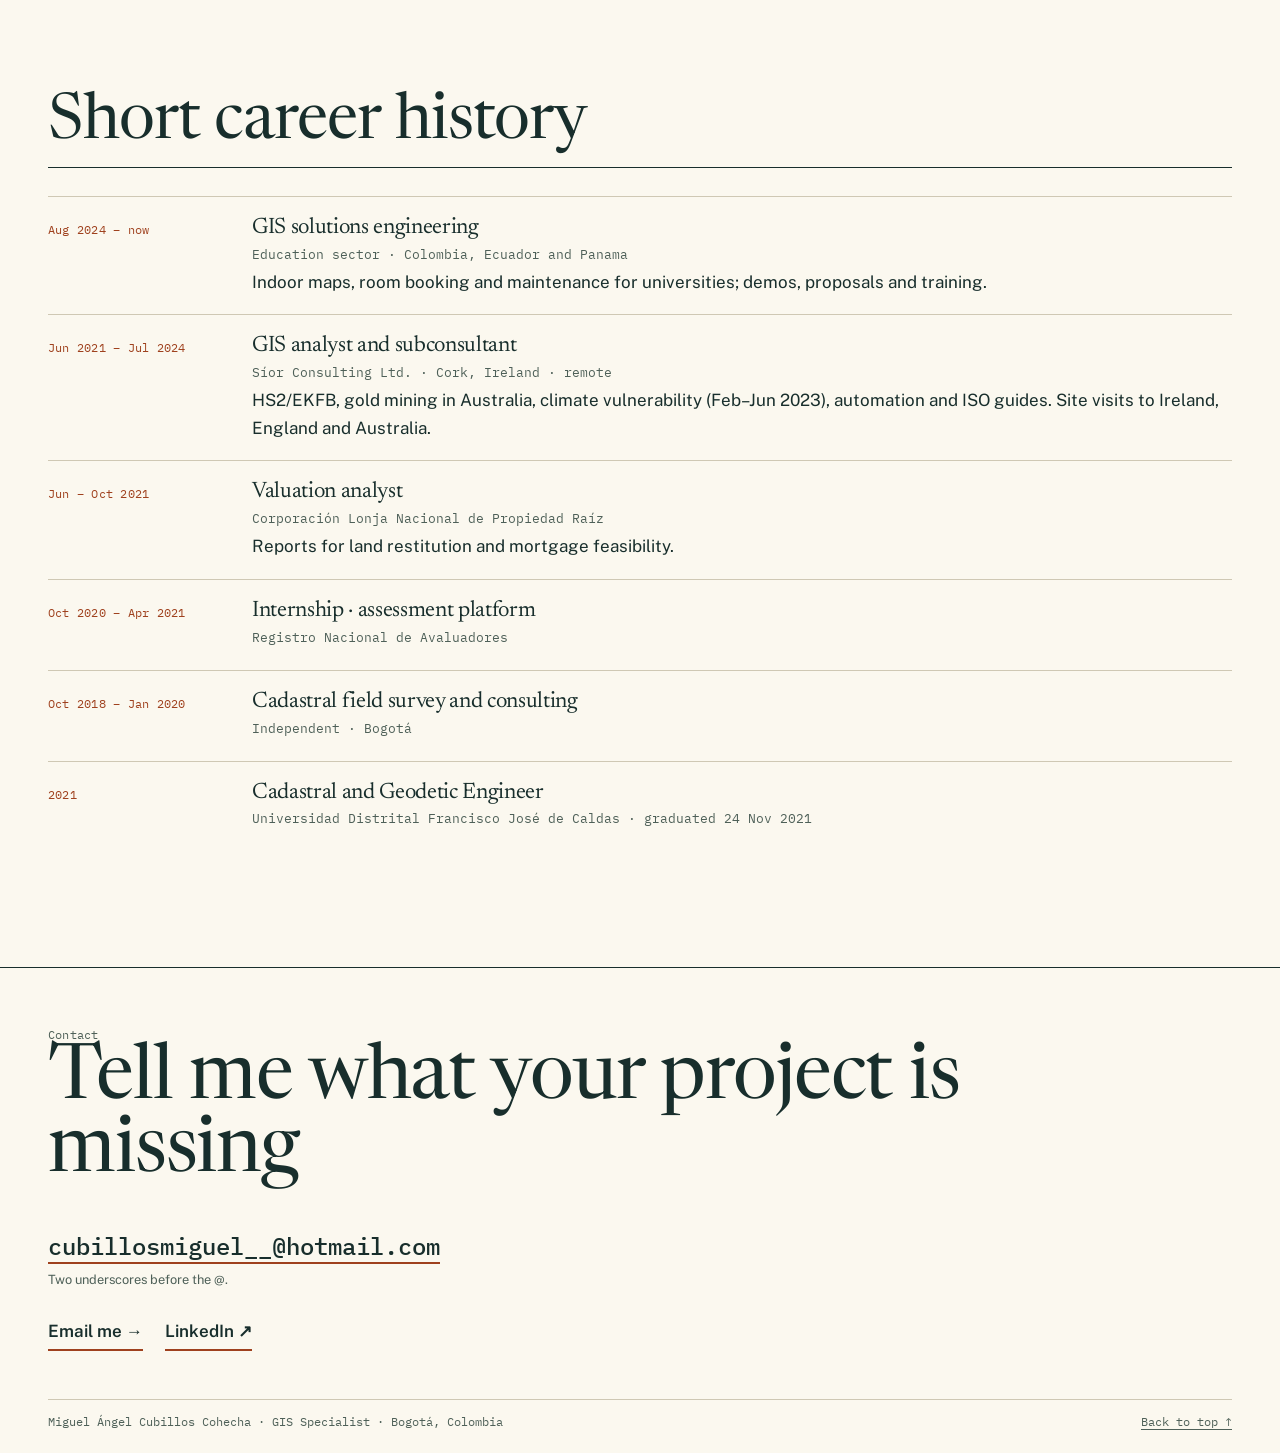
==== commit d7906b43: "Solo apps que abren sin usuario: campus vuelve a capturas y conectividad va al mapa publico Co-Autho" ====
--- a/en.html
+++ b/en.html
@@ -39,7 +39,7 @@
 <dl class="car"><div><dt>Challenge</dt><dd>CAD drawings, BIM models and inventories told different stories about the same building, with units and spatial references that did not match.</dd></div>
 <div><dt>My part</dt><dd>My part was technical and limited: georeferencing the models, making floor levels consistent, building indoor routing and linking bookings (Microsoft 365) and maintenance (Survey123) to dashboards.</dd></div>
 <div><dt>Result</dt><dd>In the Universidad Nacional pilot, users can look up a route between floors and see assets in 3D. I presented it at the CUE 2026 plenary.</dd></div>
-<div class="limit"><dt>Limit</dt><dd>Three campuses is the full set of integrations; the pilot shown in public is one of them.</dd></div></dl><div class="plate n3"><figure><a class="live" href="https://arcgis.esri.co/portal/apps/indoors/viewer.html?appid=0b482262c24a4cc09d6ebb08d6aa7f3f" data-kind="Route viewer" target="_blank" rel="noopener"><img loading="lazy" src="assets/img/campus-ruta.webp" alt="Step-by-step route inside a building, with stairs up to floor 4."></a><figcaption>Route between floors to a classroom, with Spanish directions.</figcaption></figure><figure><a class="live" href="https://arcgis.esri.co/portal/home/webscene/viewer.html?webscene=9383fe62777546549fc92d5d27e3b975" data-kind="3D scene" target="_blank" rel="noopener"><img loading="lazy" src="assets/img/campus-3d.webp" alt="3D view of a campus building with its floors and surroundings."></a><figcaption>Building in 3D from the BIM model.</figcaption></figure><figure><a class="live" href="https://arcgis.esri.co/portal/apps/experiencebuilder/experience/?id=6bba19cee7a64a53bc4512a9f955d4d5" data-kind="Geoportal" target="_blank" rel="noopener"><img loading="lazy" src="assets/img/campus-mapa.webp" alt="Campus map with a walking route to a building."></a><figcaption>From the campus map to the building.</figcaption></figure></div><p class="apps">Also public: <a class="live" href="https://arcgis.esri.co/portal/apps/storymaps/stories/3a2eeac958ed4caa914fe02cd84fc34c" data-kind="StoryMap" data-title="Pilot presentation" target="_blank" rel="noopener">pilot presentation (StoryMap) ↗</a></p></article>
+<div class="limit"><dt>Limit</dt><dd>Three campuses is the full set of integrations; the pilot shown in public is one of them.</dd></div></dl><div class="plate n3"><figure><a href="assets/img/campus-ruta.webp"><img loading="lazy" src="assets/img/campus-ruta.webp" alt="Step-by-step route inside a building, with stairs up to floor 4."></a><figcaption>Route between floors to a classroom, with Spanish directions.</figcaption></figure><figure><a href="assets/img/campus-3d.webp"><img loading="lazy" src="assets/img/campus-3d.webp" alt="3D view of a campus building with its floors and surroundings."></a><figcaption>Building in 3D from the BIM model.</figcaption></figure><figure><a href="assets/img/campus-mapa.webp"><img loading="lazy" src="assets/img/campus-mapa.webp" alt="Campus map with a walking route to a building."></a><figcaption>From the campus map to the building.</figcaption></figure></div></article>
 
 <article class="case" id="hs2"><header><span class="serial">03</span><p class="kicker">International consulting · Síor Consulting, Ireland</p><h3>Map series that do not depend on one person</h3><p class="tools">Python · ArcPy · ModelBuilder · ISO</p><span class="ctx">Síor Consulting Ltd., remote subconsultant · 2021–2024</span></header>
 <dl class="car"><div><dt>Challenge</dt><dd>Engineering teams in the UK and Australia needed repetitive, consistent map series (HS2 rail, gold mining).</dd></div>
@@ -57,7 +57,7 @@
 <dl class="car"><div><dt>Challenge</dt><dd>After the M7.4 earthquake, information was spread across news and social media, with no location and no checks.</dd></div>
 <div><dt>My part</dt><dd>I built a damage database with at least three sources per point, before/after Planet satellite mosaics, and published dashboards for donations, connectivity and shelters.</dd></div>
 <div><dt>Result</dt><dd>A public donation dashboard and a public connectivity viewer; 153 donation points and 321 Wi-Fi points mapped.</dd></div>
-<div class="limit"><dt>Limit</dt><dd>Coordinates come from addresses in the news; each point has its precision level. It does not replace the official damage assessment.</dd></div></dl><div class="plate n1"><figure><a class="live" href="vivo/sismo.html?lang=en" data-kind="Map with live data" target="_blank" rel="noopener"><img loading="lazy" src="assets/img/sismo-mapa.webp" alt="Map with 32 damage points, 11 rescue actions and the M7.4 epicentre."></a><figcaption>Damage and rescue points from the checked database.</figcaption></figure></div><p class="apps">Public apps: <a class="live" href="https://www.arcgis.com/apps/dashboards/812f54f09f904e7cbc4ff6dc10834805" data-kind="Dashboard" data-title="Where to donate" target="_blank" rel="noopener">“Where to donate” dashboard ↗</a> · <a class="live" href="https://experience.arcgis.com/experience/bb6d2620a9004a3ca3aa9ae4a8ee151b" data-kind="Experience Builder" data-title="Mobile coverage and connectivity" target="_blank" rel="noopener">connectivity viewer ↗</a></p></article>
+<div class="limit"><dt>Limit</dt><dd>Coordinates come from addresses in the news; each point has its precision level. It does not replace the official damage assessment.</dd></div></dl><div class="plate n1"><figure><a class="live" href="vivo/sismo.html?lang=en" data-kind="Map with live data" target="_blank" rel="noopener"><img loading="lazy" src="assets/img/sismo-mapa.webp" alt="Map with 32 damage points, 11 rescue actions and the M7.4 epicentre."></a><figcaption>Damage and rescue points from the checked database.</figcaption></figure></div><p class="apps">Public apps: <a class="live" href="https://www.arcgis.com/apps/dashboards/812f54f09f904e7cbc4ff6dc10834805" data-kind="Dashboard" data-title="Where to donate" target="_blank" rel="noopener">“Where to donate” dashboard ↗</a> · <a class="live" href="https://www.arcgis.com/apps/mapviewer/index.html?webmap=7c26165a493b4629ae1b207f057a64ef" data-kind="Map Viewer" data-title="Mobile coverage and connectivity" target="_blank" rel="noopener">connectivity map ↗</a></p></article>
 
 <article class="case" id="nino"><header><span class="serial">06</span><p class="kicker">Climate · Colombia and Ecuador</p><h3>Bringing climate data to local scale to explain El Niño</h3><p class="tools">Python · Forest · ERA5 · IDEAM · GSOD</p><span class="ctx">University workshop and GIS Day · 2026</span></header>
 <dl class="car"><div><dt>Challenge</dt><dd>Global climate models are too coarse to talk about one municipality.</dd></div>
@@ -129,5 +129,5 @@
 <p style="margin:1rem 0"><a class="mail" href="mailto:cubillosmiguel__@hotmail.com">cubillosmiguel__@hotmail.com</a><small class="hint">Two underscores before the @.</small></p>
 <div class="ctas"><a class="go" href="mailto:cubillosmiguel__@hotmail.com?subject=GIS%20project">Email me</a><a class="go ext" href="https://www.linkedin.com/in/miguel-cubillos/">LinkedIn</a></div>
 <div class="foot"><span>Miguel Ángel Cubillos Cohecha · GIS Specialist · Bogotá, Colombia</span><a href="#top">Back to top ↑</a></div></div></footer>
-<script type="application/json" id="captions">{"es": "WEBVTT\n\n00:00:00.280 --> 00:00:03.120\nTenemos esta información, nuestros planos CAD.\n\n00:00:03.840 --> 00:00:11.060\nTambién tenemos planos arquitectónicos, modelos BIM, bases de datos geográficas, inclusive sistemas de inventario.\n\n00:00:11.780 --> 00:00:14.760\nPero cada uno de ellos cuenta una historia totalmente diferente.\n\n00:00:15.380 --> 00:00:17.240\nMi reto el día de hoy es conectarlas.\n\n00:00:17.240 --> 00:00:23.460\nY gracias a ArcGIS Indoors, podemos crear ese modelo o ese gemelo digital combinando BIM más SIG.\n\n00:00:23.740 --> 00:00:24.540\nLes voy a mostrar.\n", "en": "WEBVTT\n\n00:00:00.280 --> 00:00:03.120\nWe have this information: our CAD plans.\n\n00:00:03.840 --> 00:00:11.060\nWe also have architectural plans, BIM models, geographic databases and even inventory systems.\n\n00:00:11.780 --> 00:00:14.760\nBut each one tells a completely different story.\n\n00:00:15.380 --> 00:00:17.240\nMy challenge today is to connect them.\n\n00:00:17.240 --> 00:00:23.460\nWith ArcGIS Indoors, we can create this model, or digital twin, by combining BIM and GIS.\n\n00:00:23.740 --> 00:00:24.540\nLet me show you.\n"}</script><script src="assets/vivo.js?v=2" defer></script>
+<script type="application/json" id="captions">{"es": "WEBVTT\n\n00:00:00.280 --> 00:00:03.120\nTenemos esta información, nuestros planos CAD.\n\n00:00:03.840 --> 00:00:11.060\nTambién tenemos planos arquitectónicos, modelos BIM, bases de datos geográficas, inclusive sistemas de inventario.\n\n00:00:11.780 --> 00:00:14.760\nPero cada uno de ellos cuenta una historia totalmente diferente.\n\n00:00:15.380 --> 00:00:17.240\nMi reto el día de hoy es conectarlas.\n\n00:00:17.240 --> 00:00:23.460\nY gracias a ArcGIS Indoors, podemos crear ese modelo o ese gemelo digital combinando BIM más SIG.\n\n00:00:23.740 --> 00:00:24.540\nLes voy a mostrar.\n", "en": "WEBVTT\n\n00:00:00.280 --> 00:00:03.120\nWe have this information: our CAD plans.\n\n00:00:03.840 --> 00:00:11.060\nWe also have architectural plans, BIM models, geographic databases and even inventory systems.\n\n00:00:11.780 --> 00:00:14.760\nBut each one tells a completely different story.\n\n00:00:15.380 --> 00:00:17.240\nMy challenge today is to connect them.\n\n00:00:17.240 --> 00:00:23.460\nWith ArcGIS Indoors, we can create this model, or digital twin, by combining BIM and GIS.\n\n00:00:23.740 --> 00:00:24.540\nLet me show you.\n"}</script><script src="assets/vivo.js?v=3" defer></script>
 <script src="assets/local-captions.js"></script></body></html>
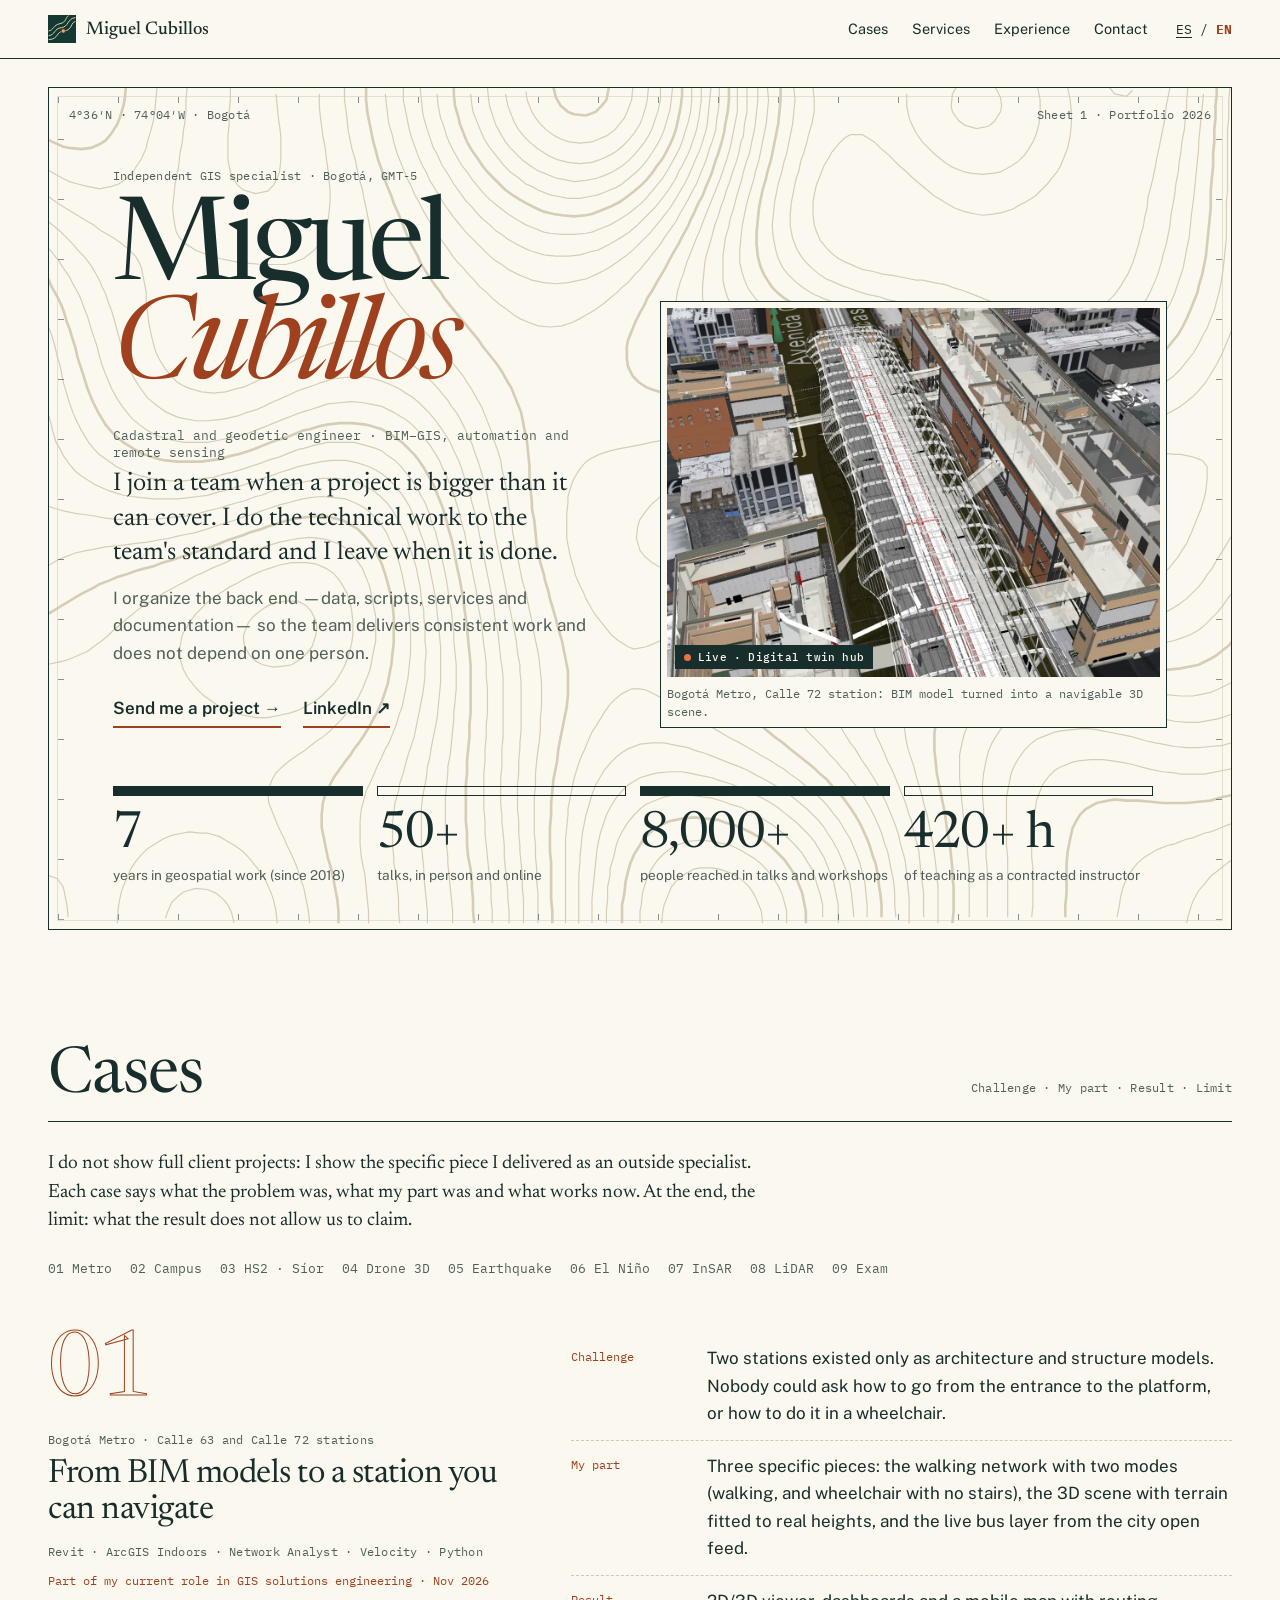
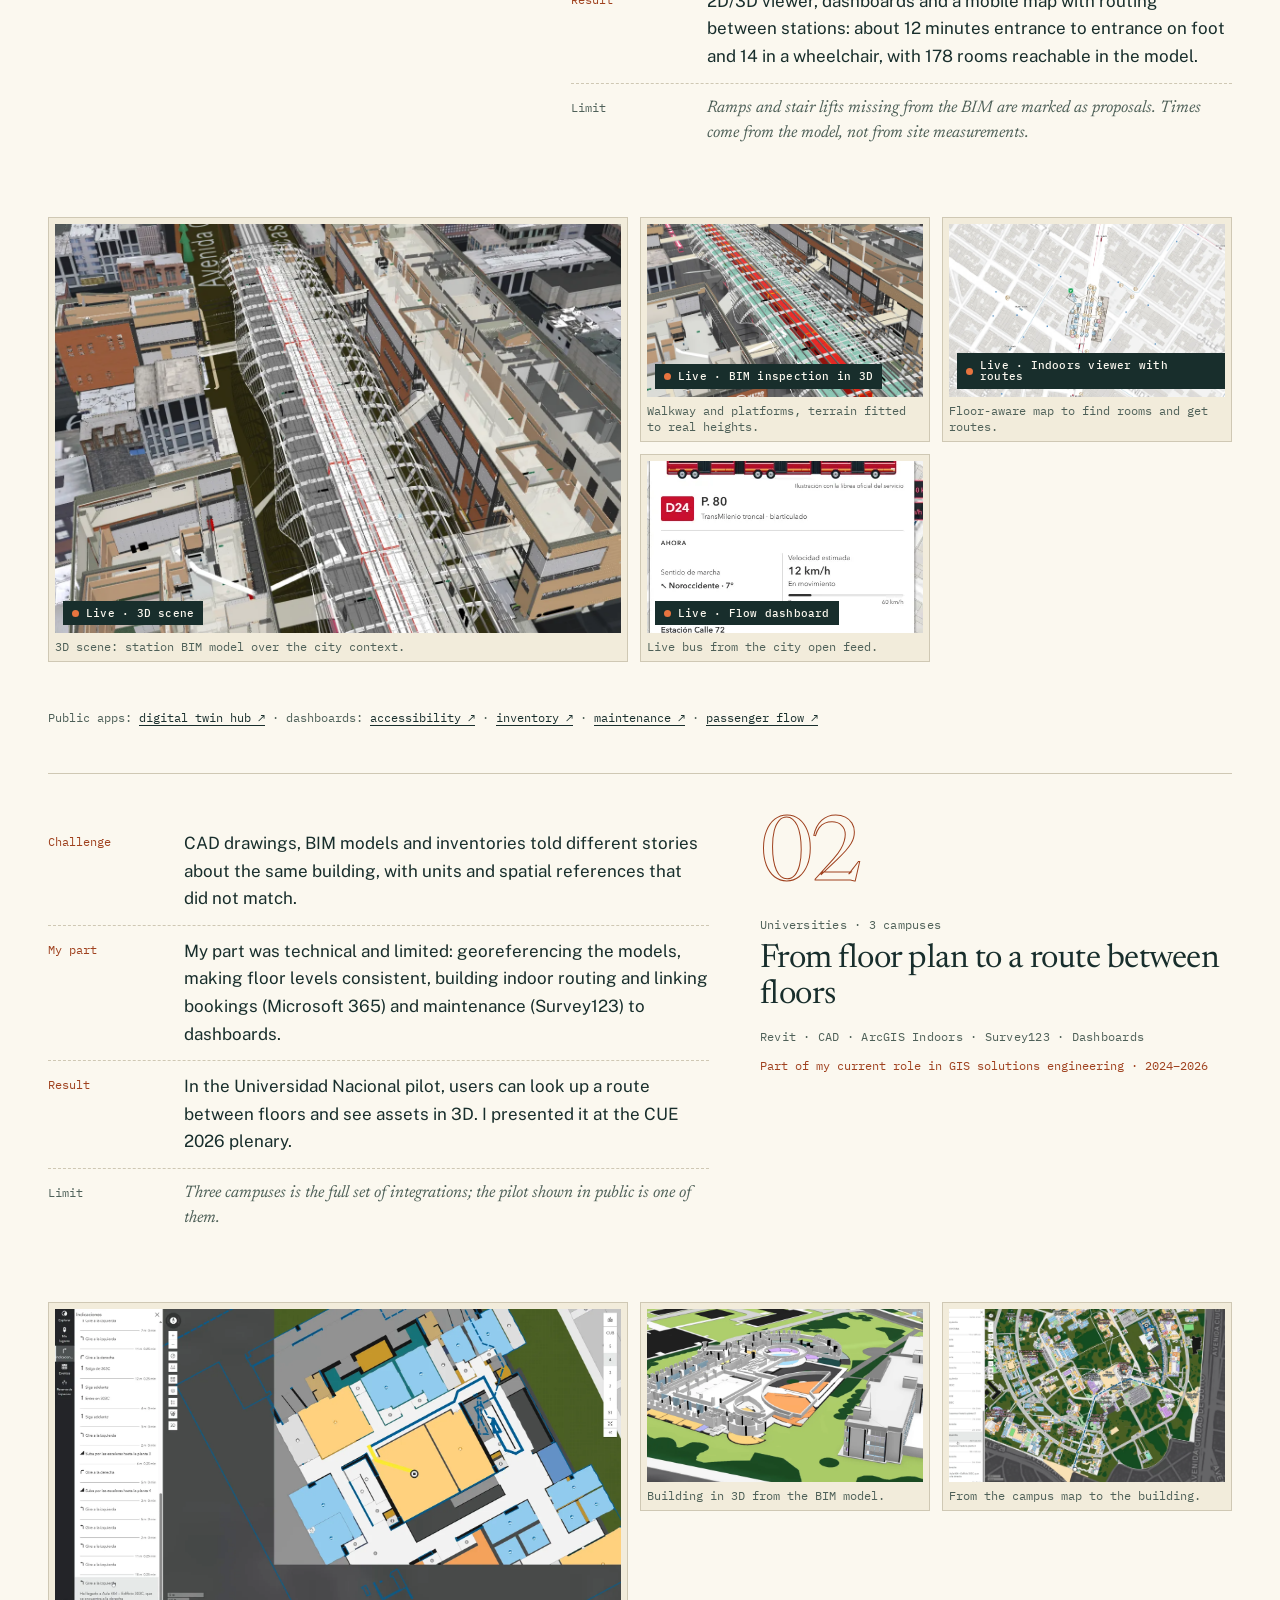
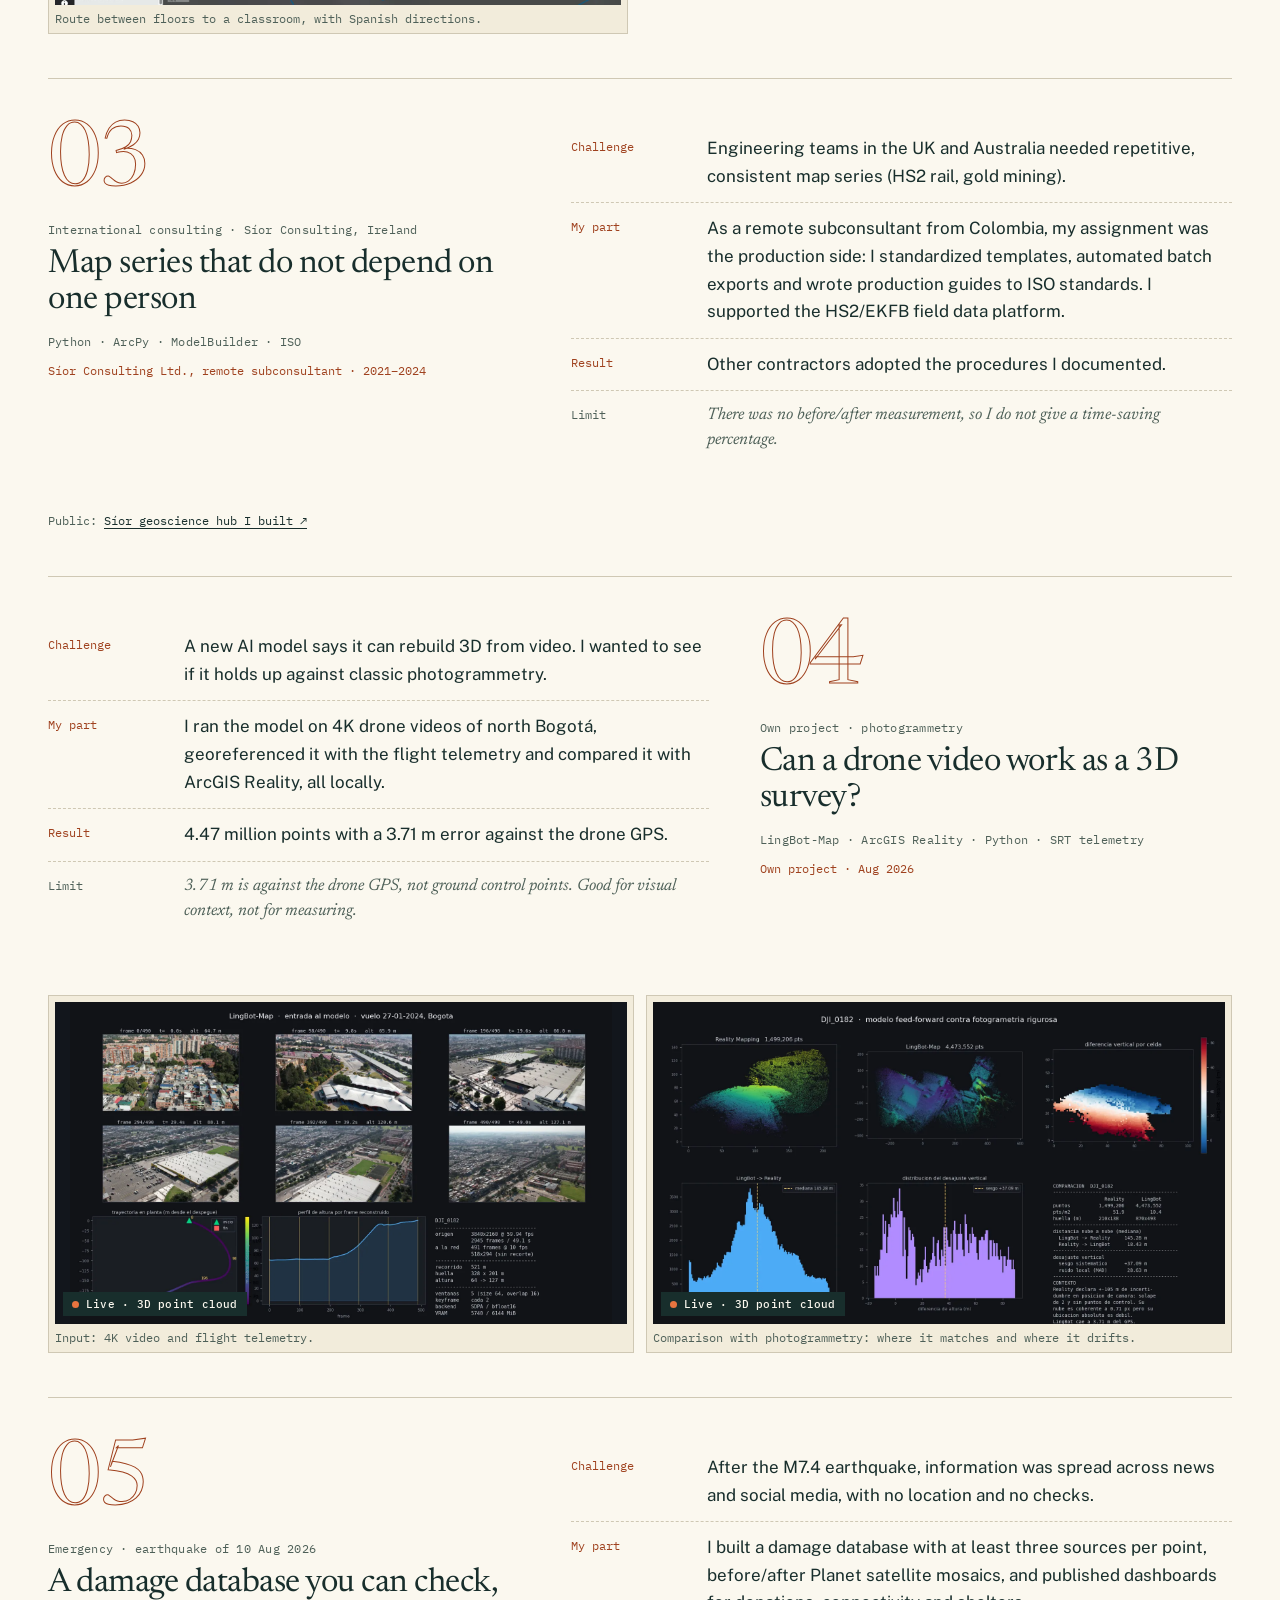
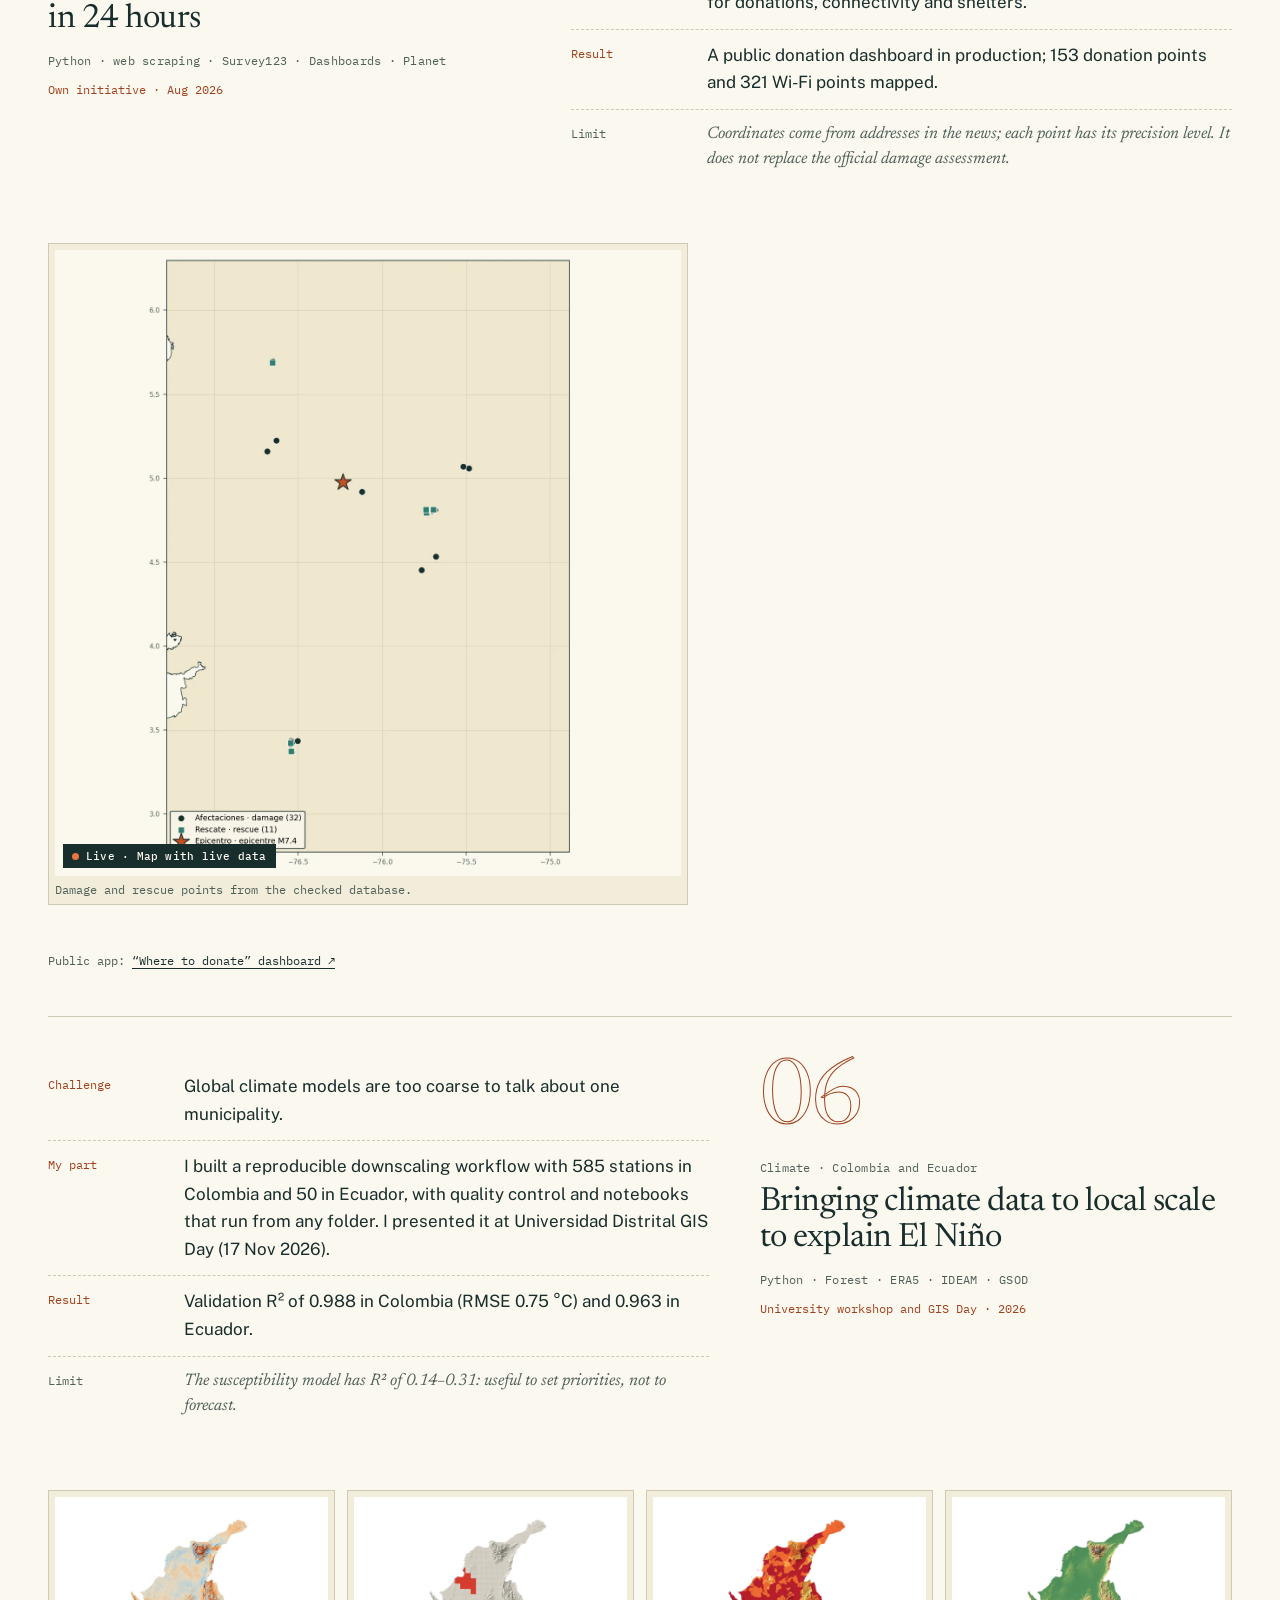
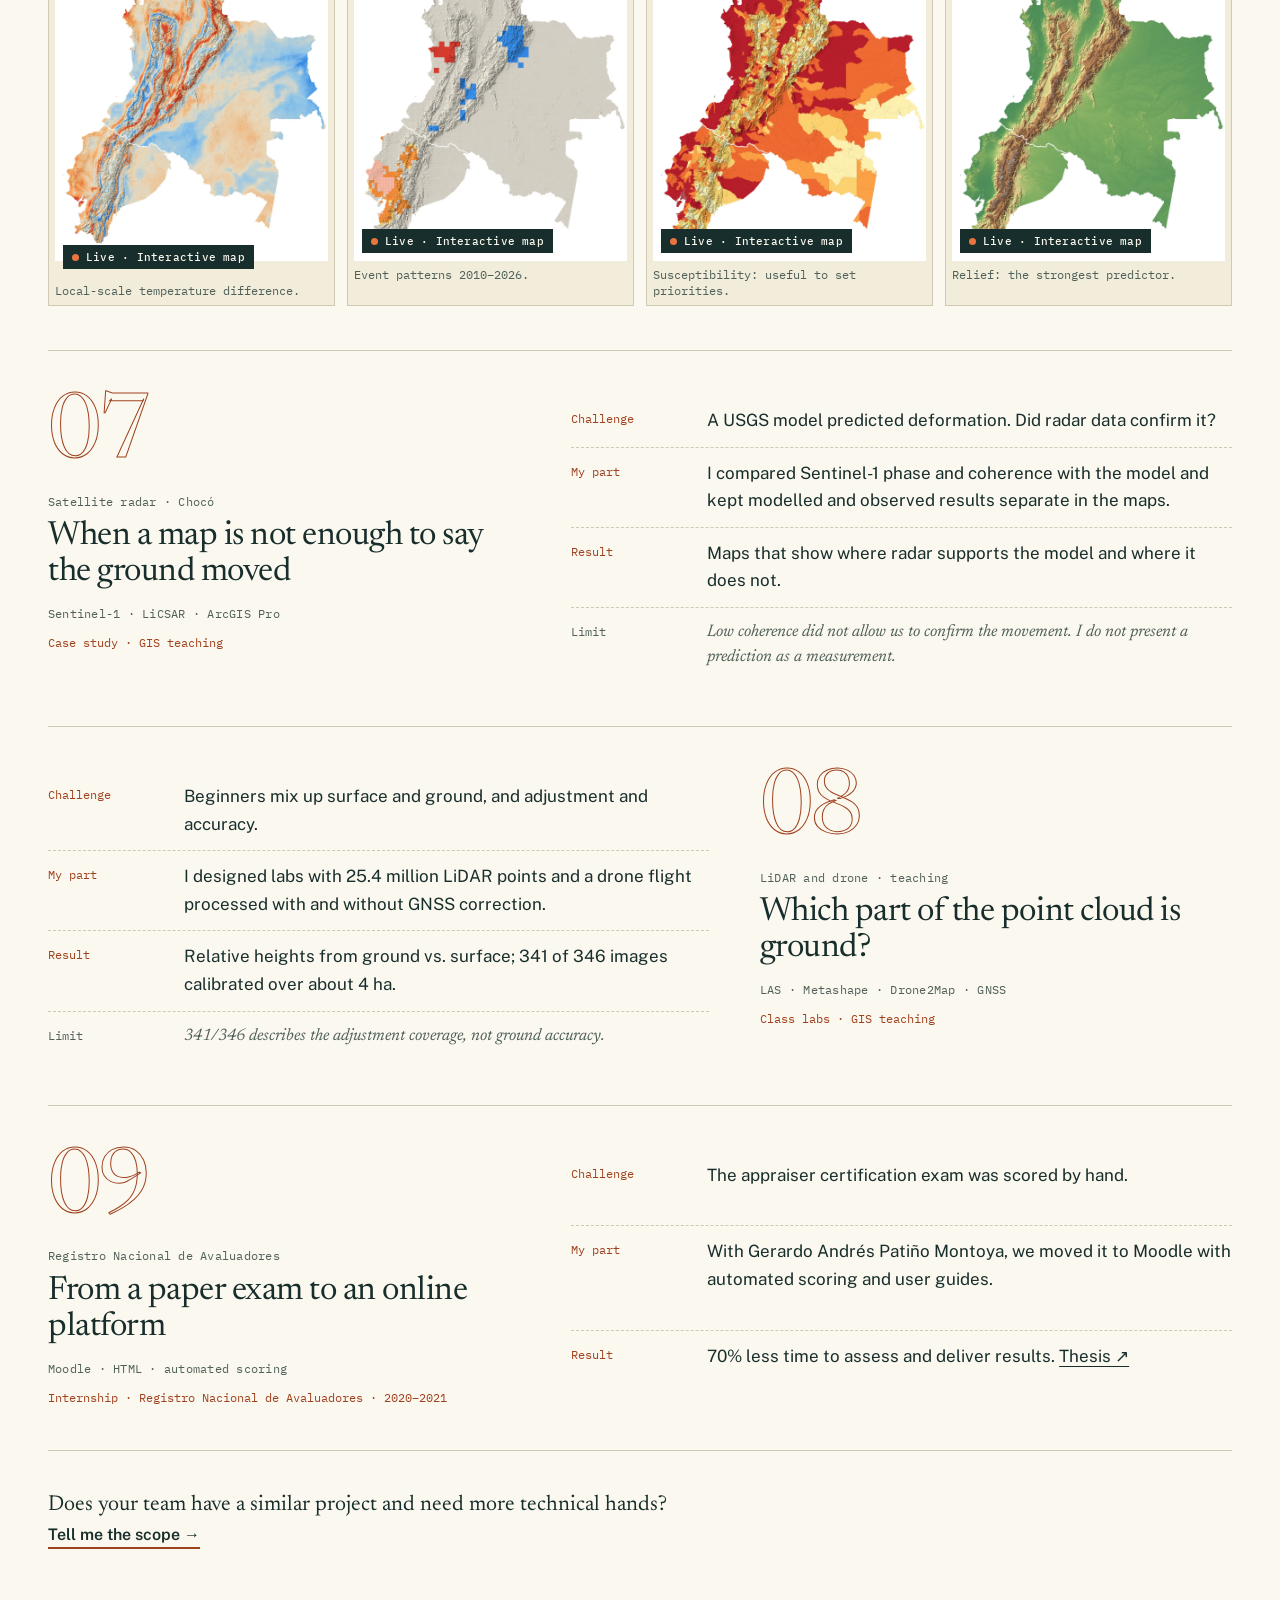
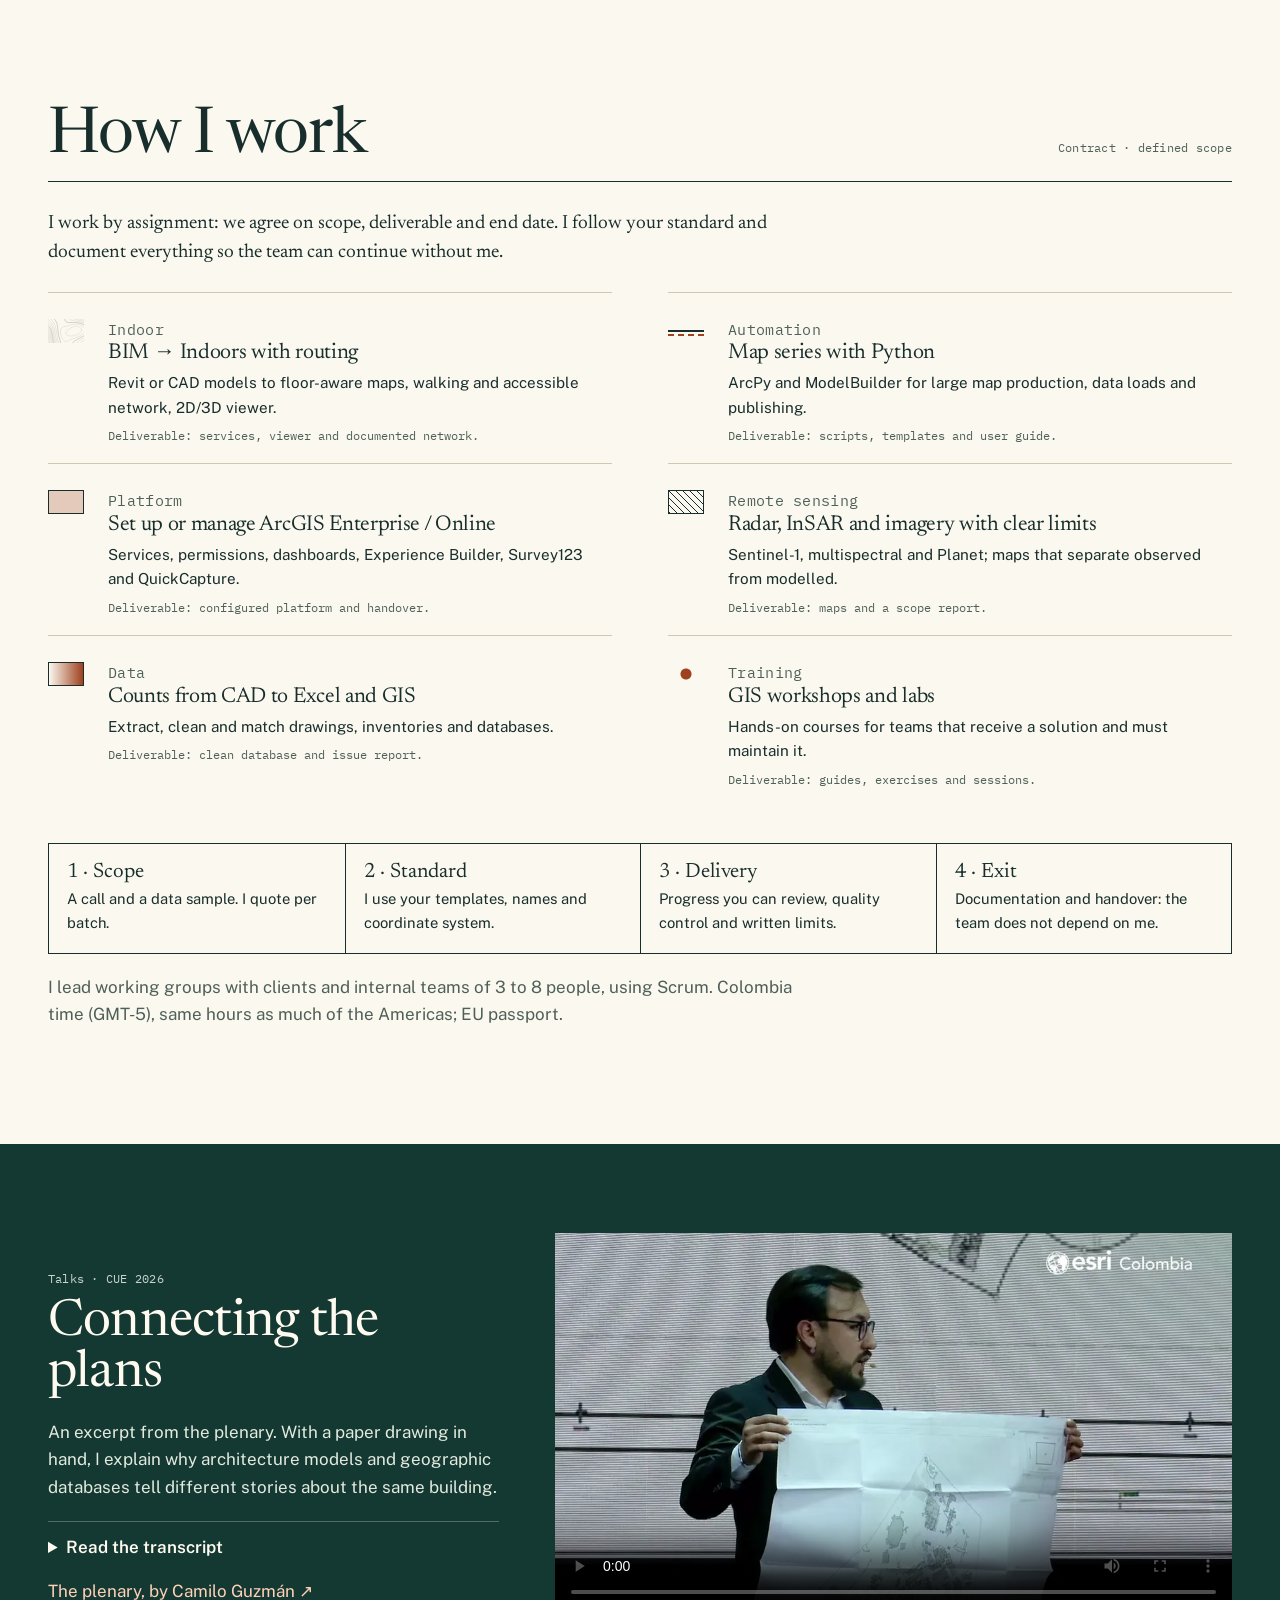
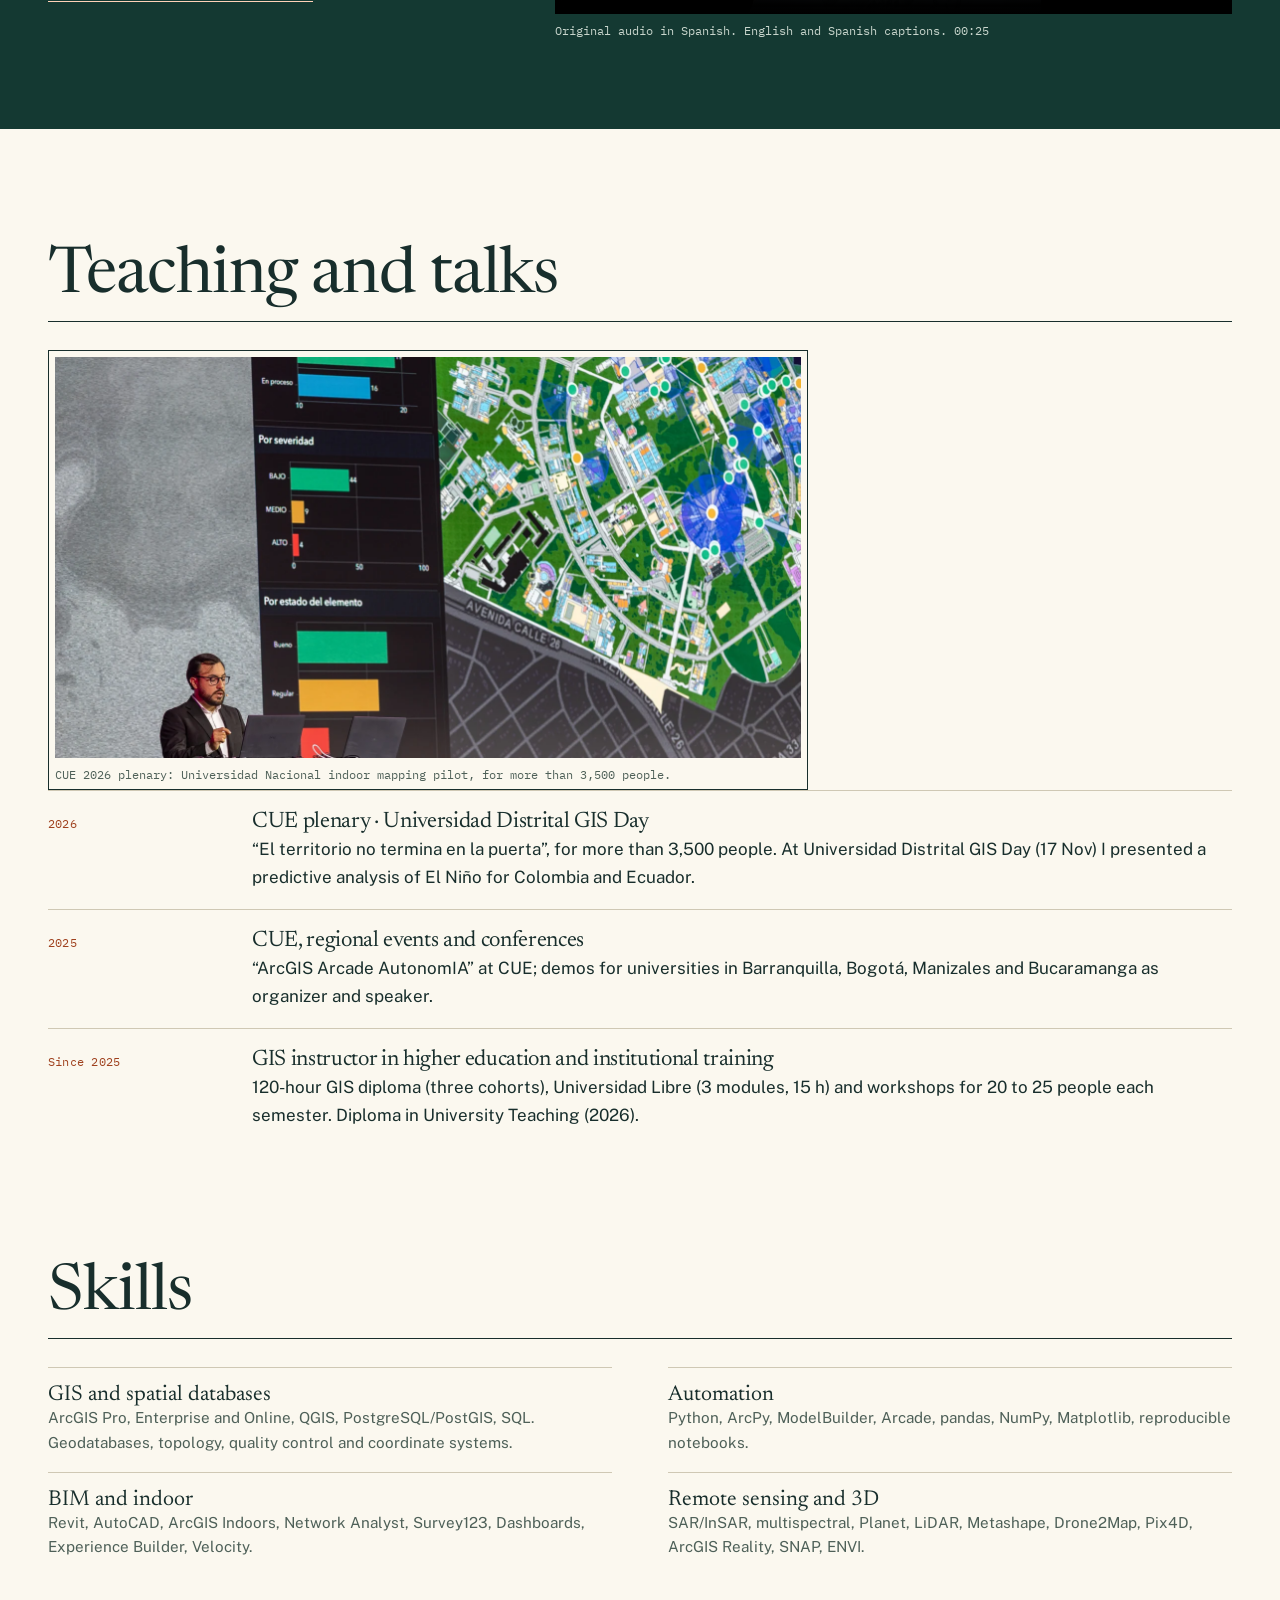
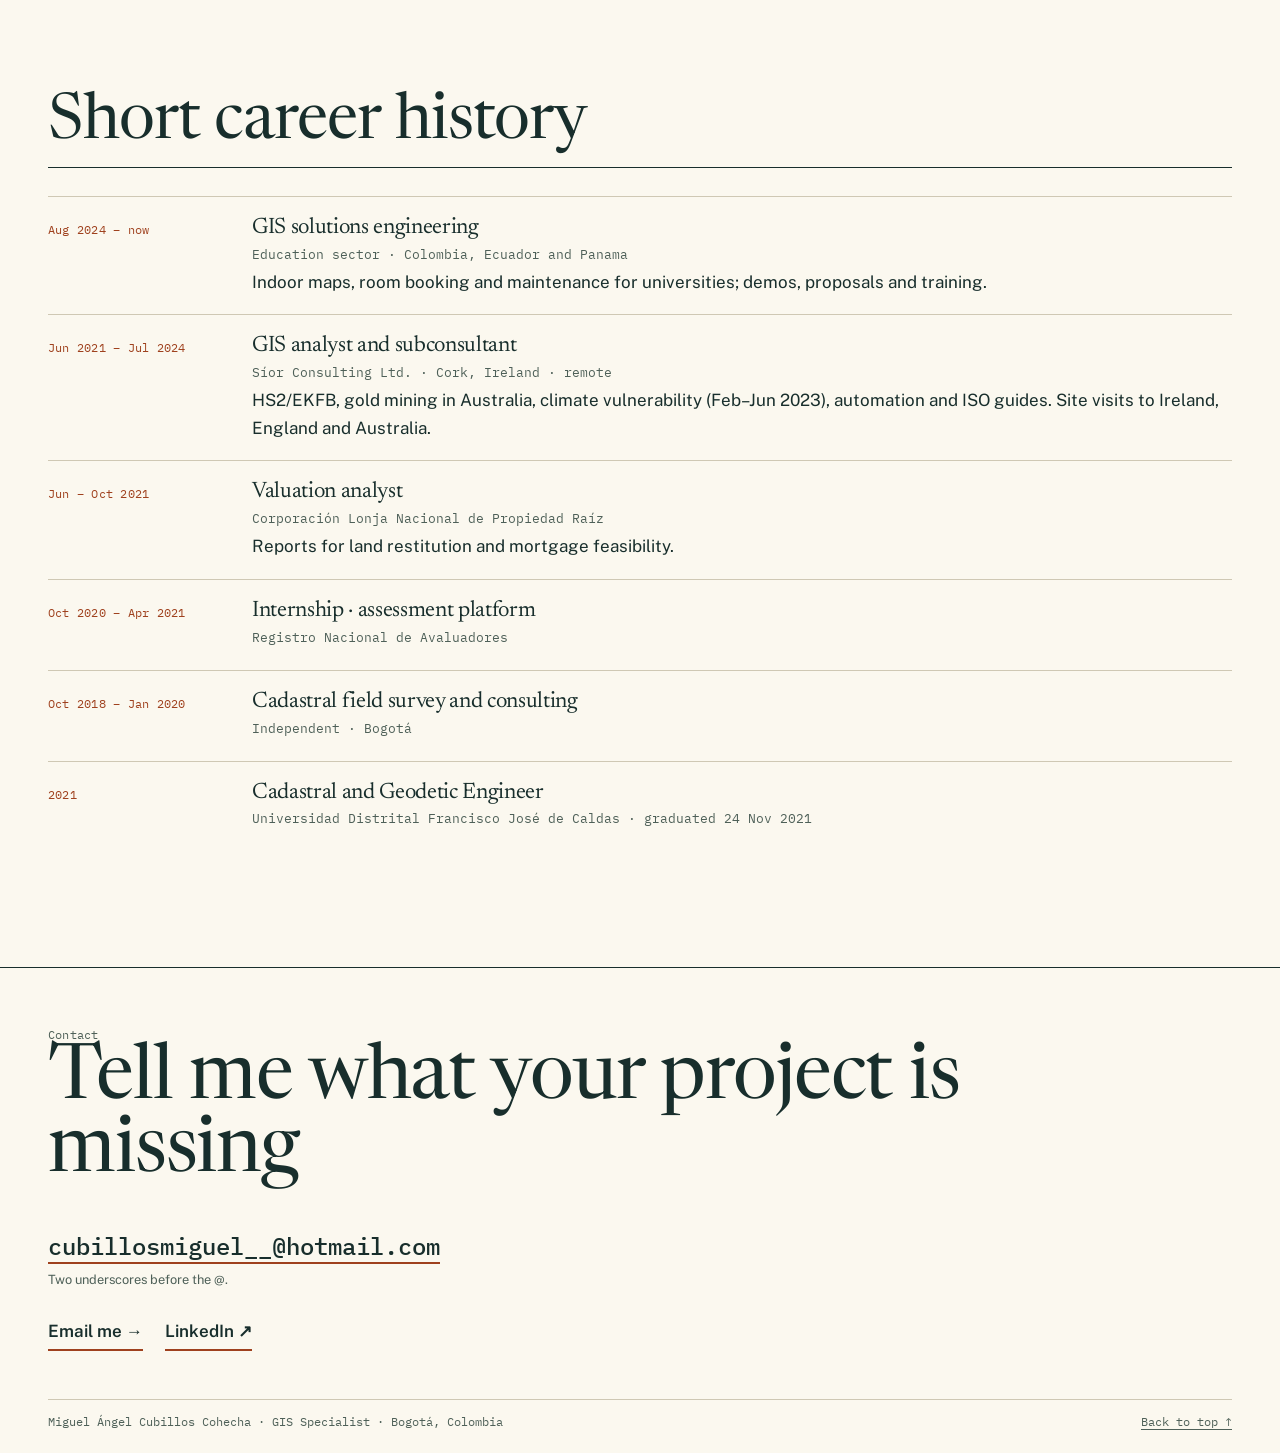
==== commit 7c7caf76: "Sismo: solo el tablero de donacion, que abre limpio sin usuario Co-Authored-By: Claude Opus 5.5 <nor" ====
--- a/en.html
+++ b/en.html
@@ -56,8 +56,8 @@
 <article class="case" id="quake"><header><span class="serial">05</span><p class="kicker">Emergency · earthquake of 10 Aug 2026</p><h3>A damage database you can check, in 24 hours</h3><p class="tools">Python · web scraping · Survey123 · Dashboards · Planet</p><span class="ctx">Own initiative · Aug 2026</span></header>
 <dl class="car"><div><dt>Challenge</dt><dd>After the M7.4 earthquake, information was spread across news and social media, with no location and no checks.</dd></div>
 <div><dt>My part</dt><dd>I built a damage database with at least three sources per point, before/after Planet satellite mosaics, and published dashboards for donations, connectivity and shelters.</dd></div>
-<div><dt>Result</dt><dd>A public donation dashboard and a public connectivity viewer; 153 donation points and 321 Wi-Fi points mapped.</dd></div>
-<div class="limit"><dt>Limit</dt><dd>Coordinates come from addresses in the news; each point has its precision level. It does not replace the official damage assessment.</dd></div></dl><div class="plate n1"><figure><a class="live" href="vivo/sismo.html?lang=en" data-kind="Map with live data" target="_blank" rel="noopener"><img loading="lazy" src="assets/img/sismo-mapa.webp" alt="Map with 32 damage points, 11 rescue actions and the M7.4 epicentre."></a><figcaption>Damage and rescue points from the checked database.</figcaption></figure></div><p class="apps">Public apps: <a class="live" href="https://www.arcgis.com/apps/dashboards/812f54f09f904e7cbc4ff6dc10834805" data-kind="Dashboard" data-title="Where to donate" target="_blank" rel="noopener">“Where to donate” dashboard ↗</a> · <a class="live" href="https://www.arcgis.com/apps/mapviewer/index.html?webmap=7c26165a493b4629ae1b207f057a64ef" data-kind="Map Viewer" data-title="Mobile coverage and connectivity" target="_blank" rel="noopener">connectivity map ↗</a></p></article>
+<div><dt>Result</dt><dd>A public donation dashboard in production; 153 donation points and 321 Wi-Fi points mapped.</dd></div>
+<div class="limit"><dt>Limit</dt><dd>Coordinates come from addresses in the news; each point has its precision level. It does not replace the official damage assessment.</dd></div></dl><div class="plate n1"><figure><a class="live" href="vivo/sismo.html?lang=en" data-kind="Map with live data" target="_blank" rel="noopener"><img loading="lazy" src="assets/img/sismo-mapa.webp" alt="Map with 32 damage points, 11 rescue actions and the M7.4 epicentre."></a><figcaption>Damage and rescue points from the checked database.</figcaption></figure></div><p class="apps">Public app: <a class="live" href="https://www.arcgis.com/apps/dashboards/812f54f09f904e7cbc4ff6dc10834805" data-kind="Dashboard" data-title="Where to donate" target="_blank" rel="noopener">“Where to donate” dashboard ↗</a></p></article>
 
 <article class="case" id="nino"><header><span class="serial">06</span><p class="kicker">Climate · Colombia and Ecuador</p><h3>Bringing climate data to local scale to explain El Niño</h3><p class="tools">Python · Forest · ERA5 · IDEAM · GSOD</p><span class="ctx">University workshop and GIS Day · 2026</span></header>
 <dl class="car"><div><dt>Challenge</dt><dd>Global climate models are too coarse to talk about one municipality.</dd></div>
@@ -129,5 +129,5 @@
 <p style="margin:1rem 0"><a class="mail" href="mailto:cubillosmiguel__@hotmail.com">cubillosmiguel__@hotmail.com</a><small class="hint">Two underscores before the @.</small></p>
 <div class="ctas"><a class="go" href="mailto:cubillosmiguel__@hotmail.com?subject=GIS%20project">Email me</a><a class="go ext" href="https://www.linkedin.com/in/miguel-cubillos/">LinkedIn</a></div>
 <div class="foot"><span>Miguel Ángel Cubillos Cohecha · GIS Specialist · Bogotá, Colombia</span><a href="#top">Back to top ↑</a></div></div></footer>
-<script type="application/json" id="captions">{"es": "WEBVTT\n\n00:00:00.280 --> 00:00:03.120\nTenemos esta información, nuestros planos CAD.\n\n00:00:03.840 --> 00:00:11.060\nTambién tenemos planos arquitectónicos, modelos BIM, bases de datos geográficas, inclusive sistemas de inventario.\n\n00:00:11.780 --> 00:00:14.760\nPero cada uno de ellos cuenta una historia totalmente diferente.\n\n00:00:15.380 --> 00:00:17.240\nMi reto el día de hoy es conectarlas.\n\n00:00:17.240 --> 00:00:23.460\nY gracias a ArcGIS Indoors, podemos crear ese modelo o ese gemelo digital combinando BIM más SIG.\n\n00:00:23.740 --> 00:00:24.540\nLes voy a mostrar.\n", "en": "WEBVTT\n\n00:00:00.280 --> 00:00:03.120\nWe have this information: our CAD plans.\n\n00:00:03.840 --> 00:00:11.060\nWe also have architectural plans, BIM models, geographic databases and even inventory systems.\n\n00:00:11.780 --> 00:00:14.760\nBut each one tells a completely different story.\n\n00:00:15.380 --> 00:00:17.240\nMy challenge today is to connect them.\n\n00:00:17.240 --> 00:00:23.460\nWith ArcGIS Indoors, we can create this model, or digital twin, by combining BIM and GIS.\n\n00:00:23.740 --> 00:00:24.540\nLet me show you.\n"}</script><script src="assets/vivo.js?v=3" defer></script>
+<script type="application/json" id="captions">{"es": "WEBVTT\n\n00:00:00.280 --> 00:00:03.120\nTenemos esta información, nuestros planos CAD.\n\n00:00:03.840 --> 00:00:11.060\nTambién tenemos planos arquitectónicos, modelos BIM, bases de datos geográficas, inclusive sistemas de inventario.\n\n00:00:11.780 --> 00:00:14.760\nPero cada uno de ellos cuenta una historia totalmente diferente.\n\n00:00:15.380 --> 00:00:17.240\nMi reto el día de hoy es conectarlas.\n\n00:00:17.240 --> 00:00:23.460\nY gracias a ArcGIS Indoors, podemos crear ese modelo o ese gemelo digital combinando BIM más SIG.\n\n00:00:23.740 --> 00:00:24.540\nLes voy a mostrar.\n", "en": "WEBVTT\n\n00:00:00.280 --> 00:00:03.120\nWe have this information: our CAD plans.\n\n00:00:03.840 --> 00:00:11.060\nWe also have architectural plans, BIM models, geographic databases and even inventory systems.\n\n00:00:11.780 --> 00:00:14.760\nBut each one tells a completely different story.\n\n00:00:15.380 --> 00:00:17.240\nMy challenge today is to connect them.\n\n00:00:17.240 --> 00:00:23.460\nWith ArcGIS Indoors, we can create this model, or digital twin, by combining BIM and GIS.\n\n00:00:23.740 --> 00:00:24.540\nLet me show you.\n"}</script><script src="assets/vivo.js?v=4" defer></script>
 <script src="assets/local-captions.js"></script></body></html>
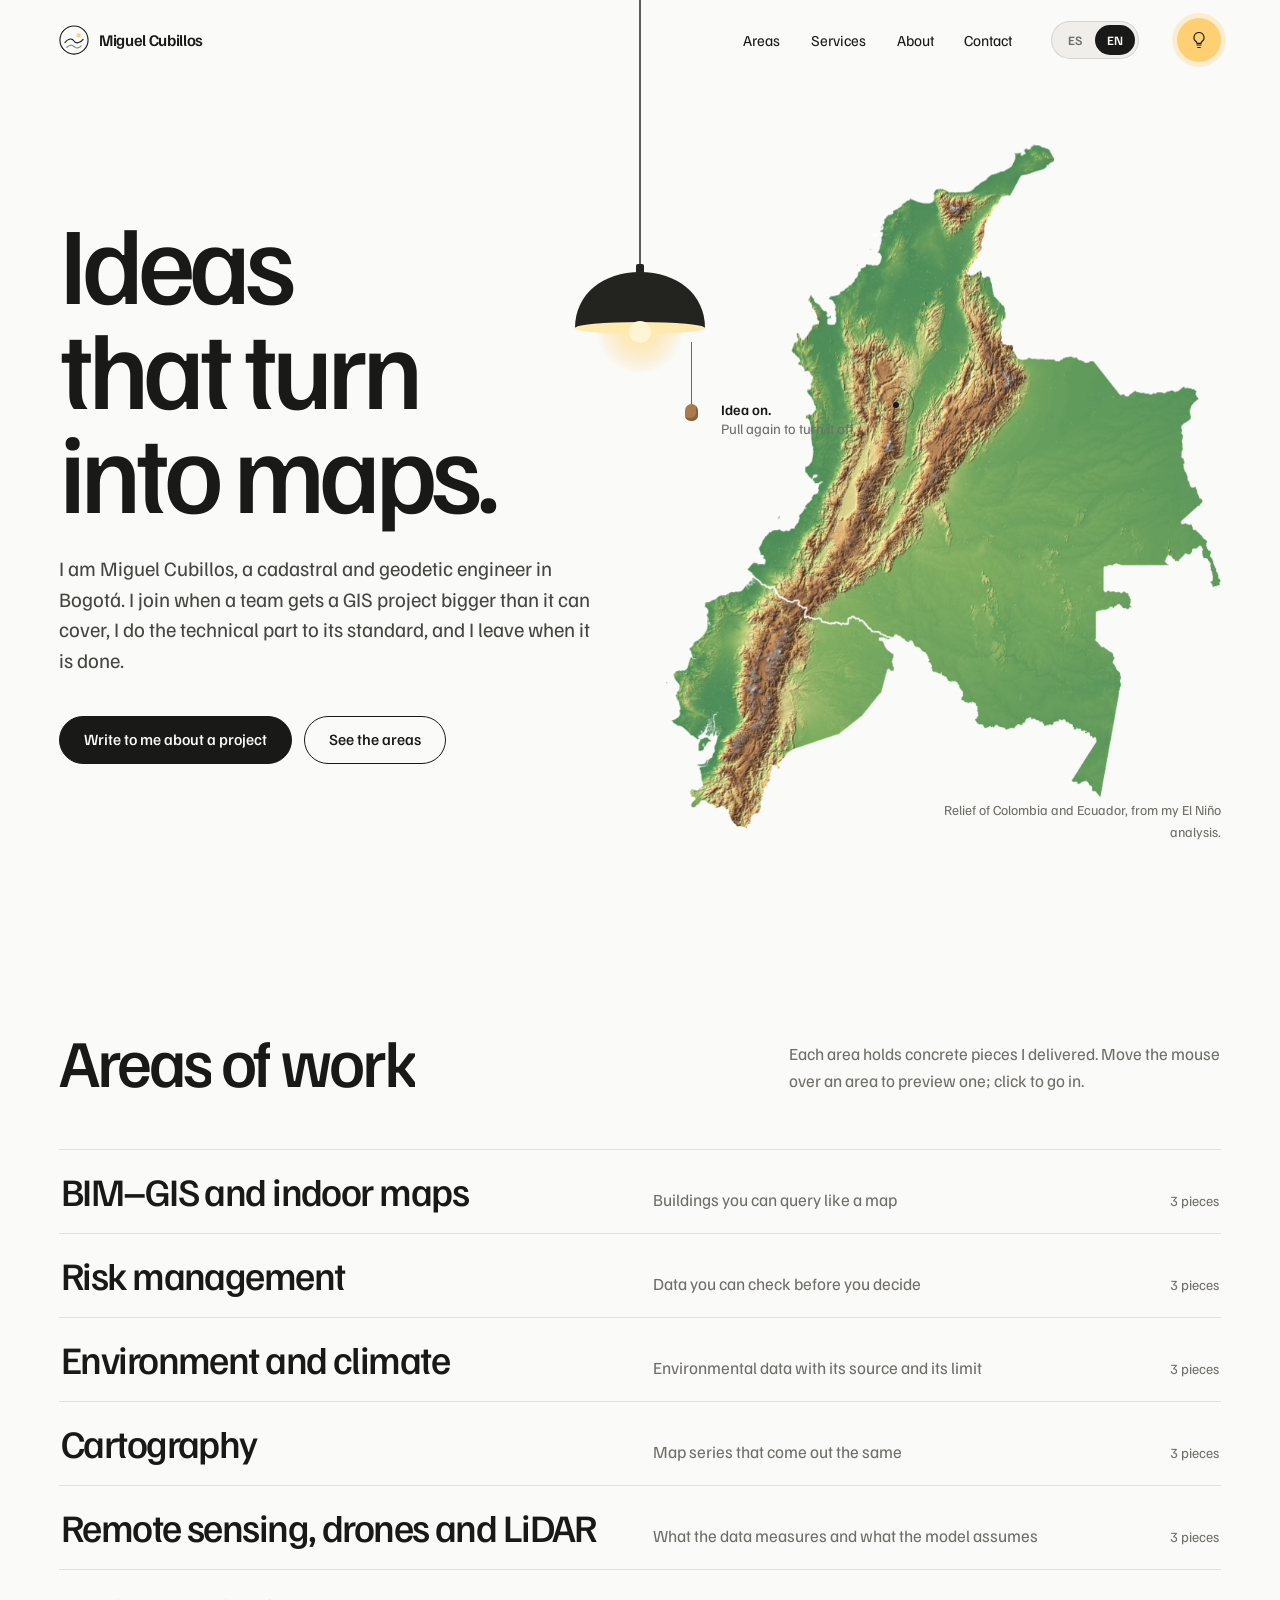
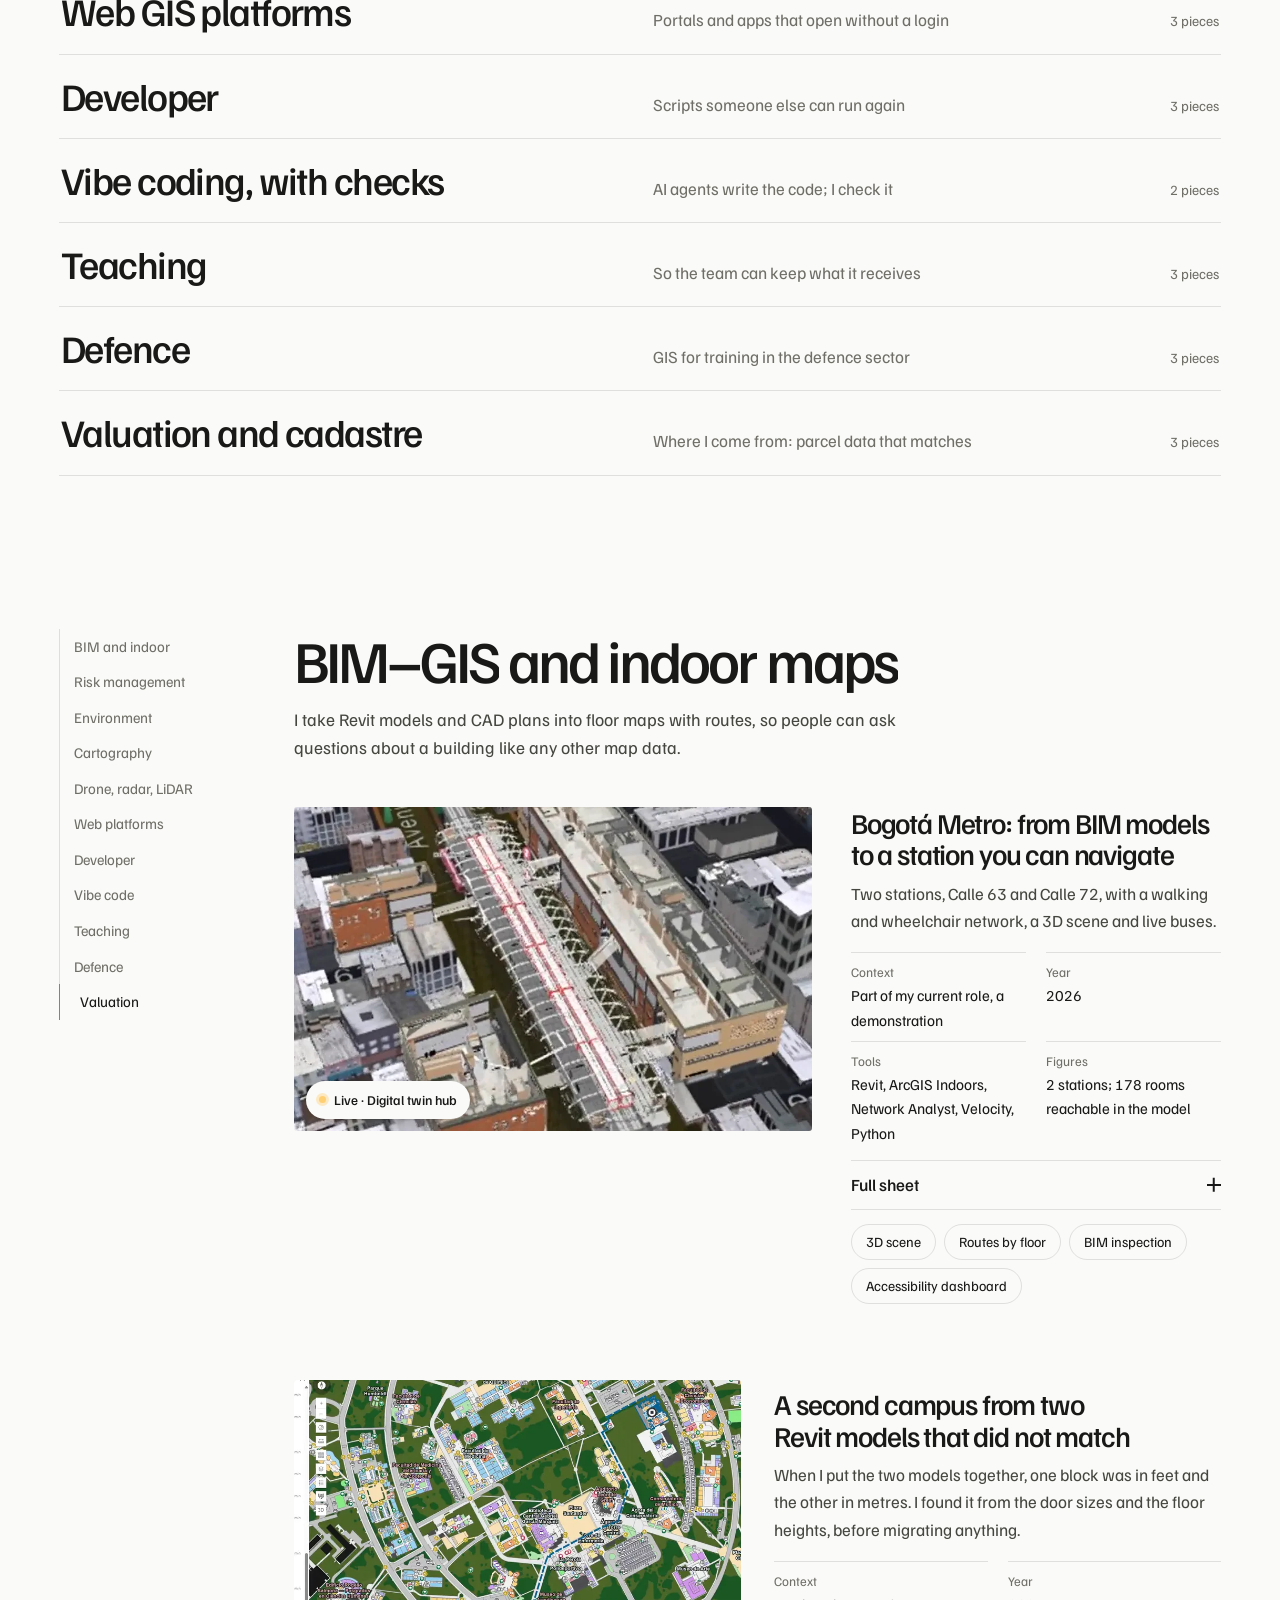
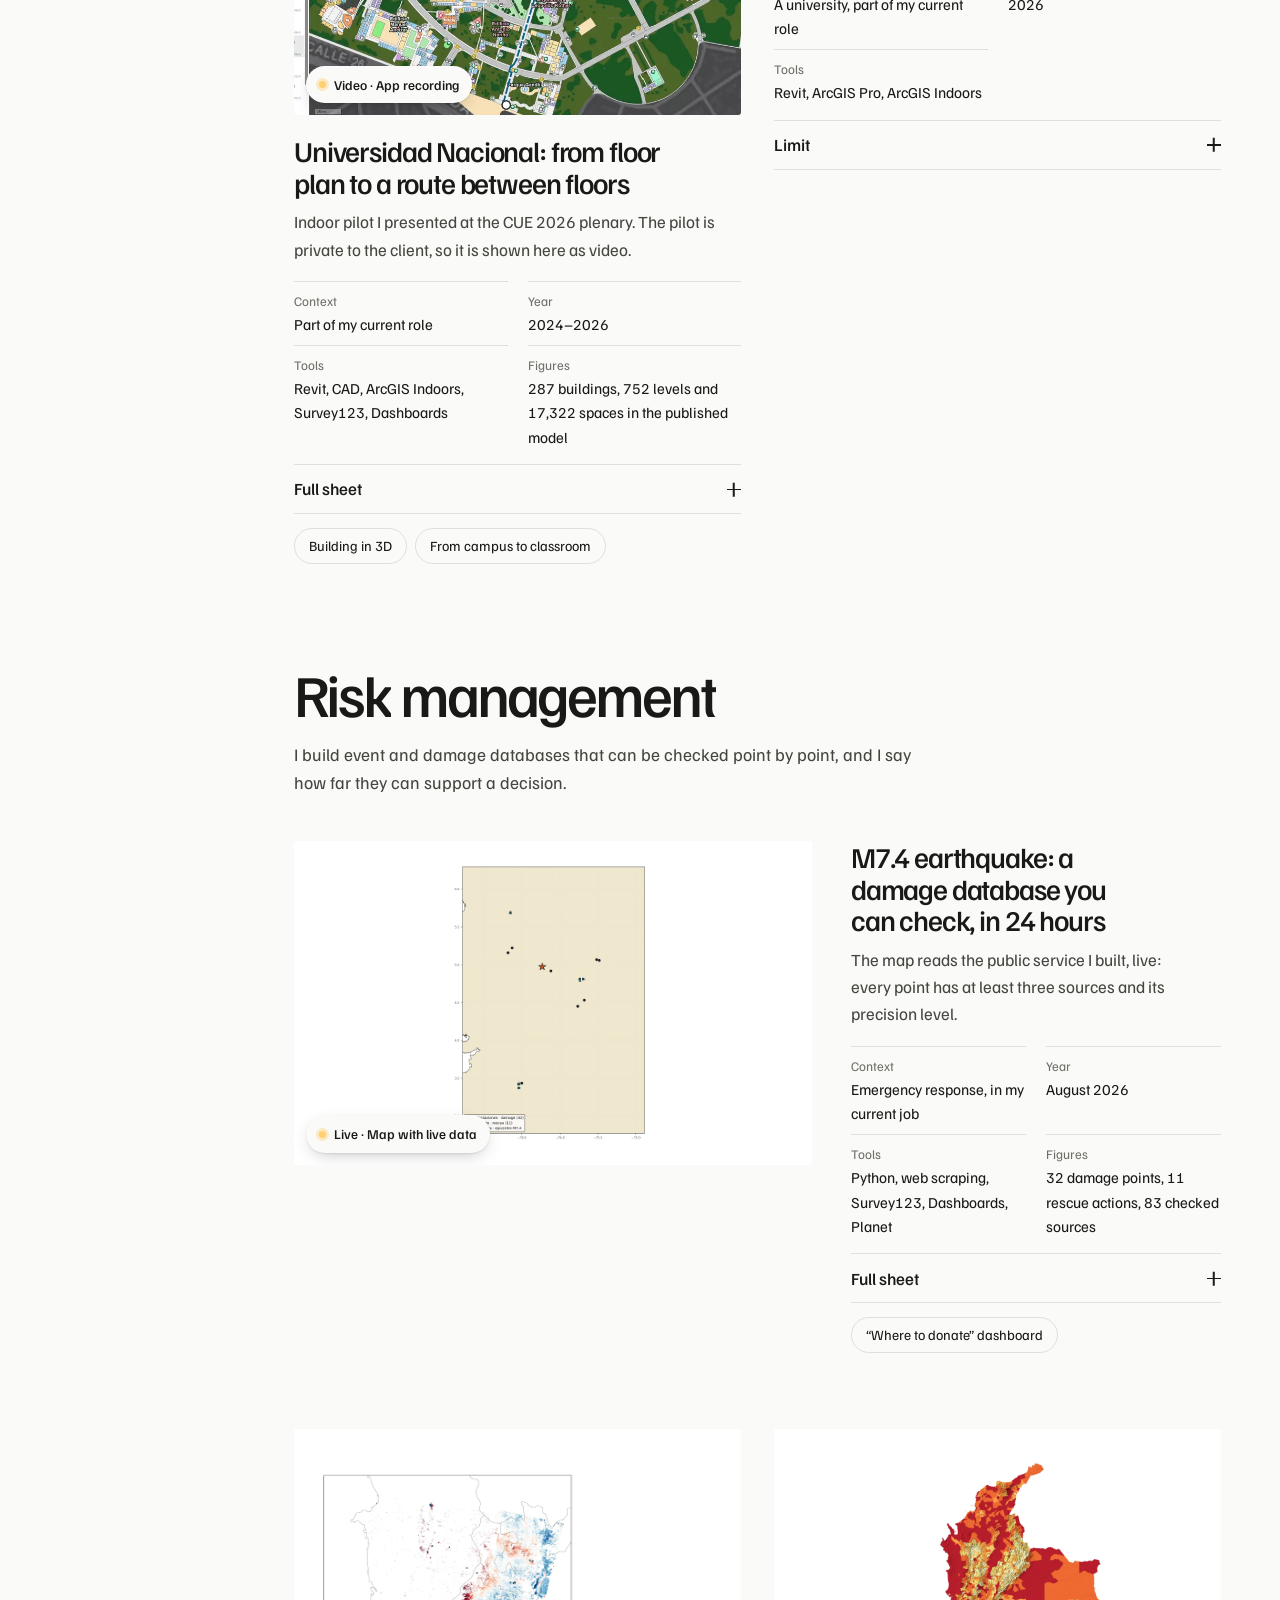
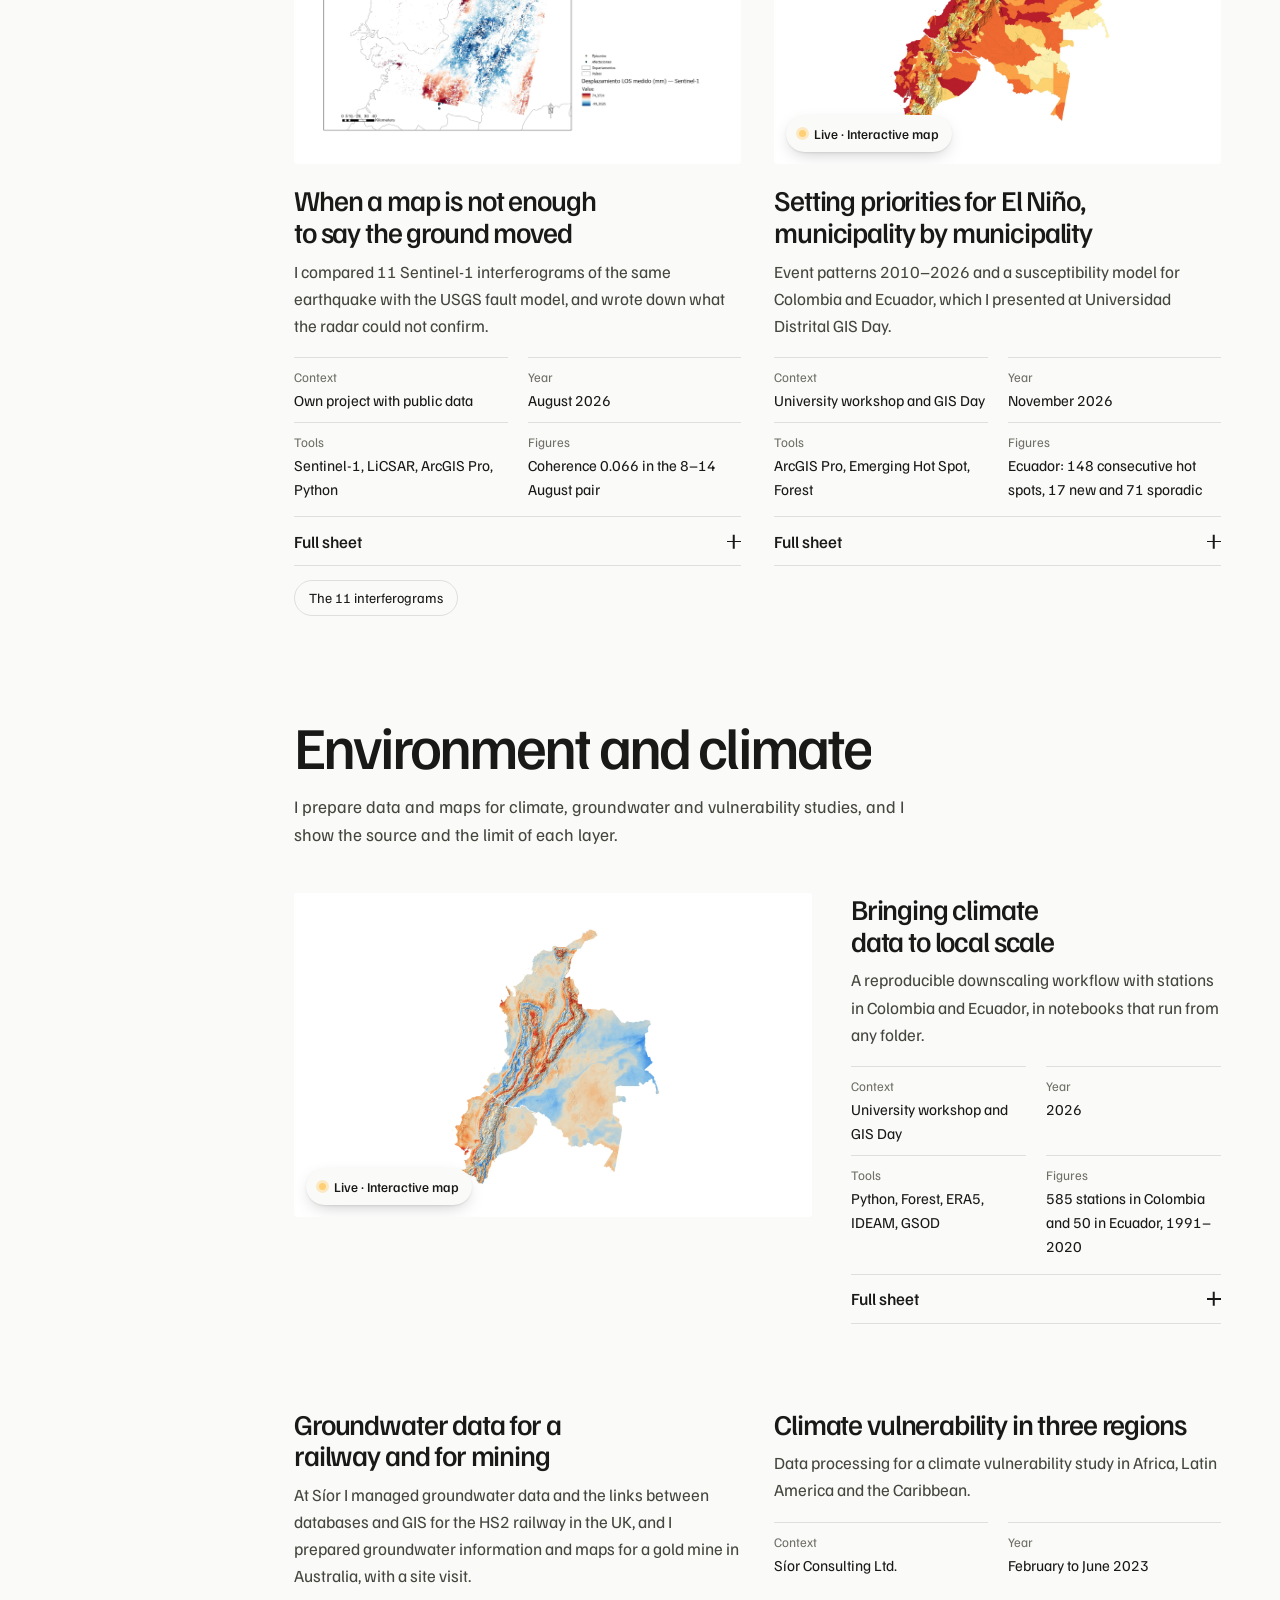
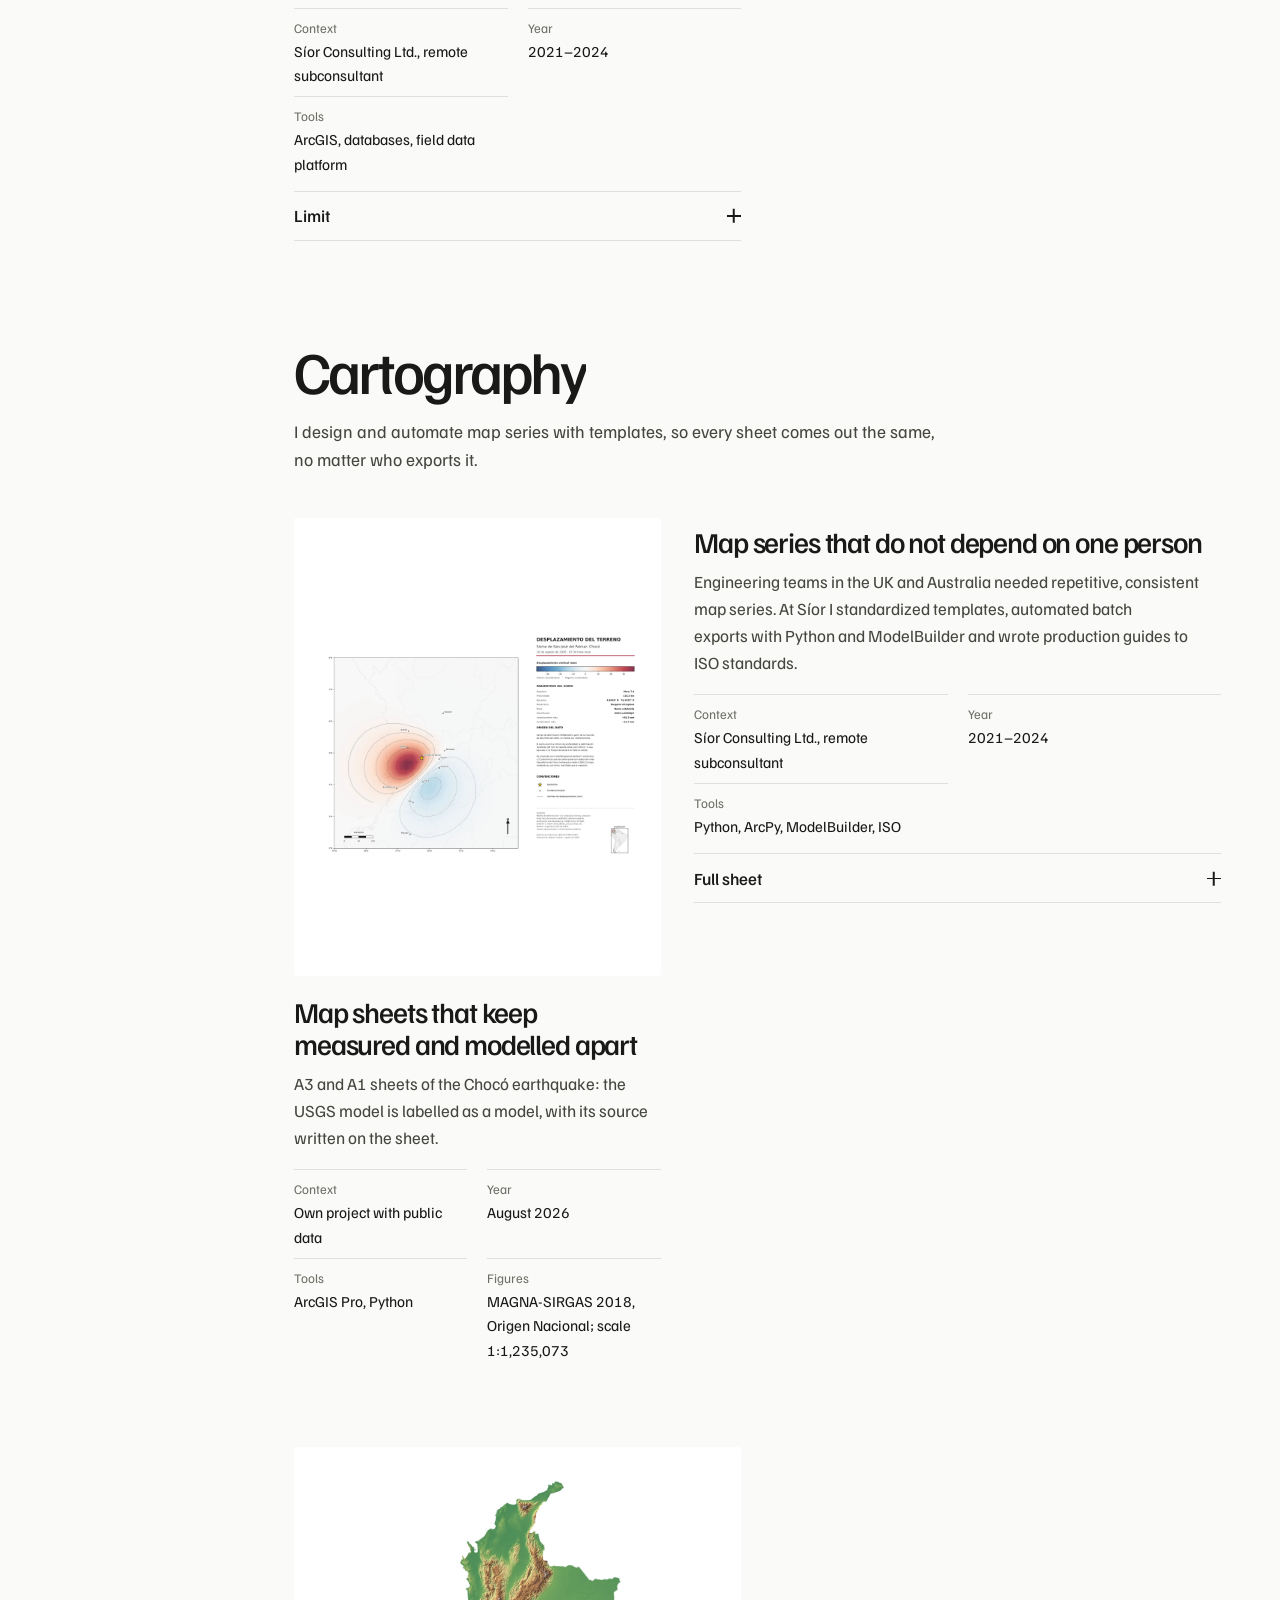
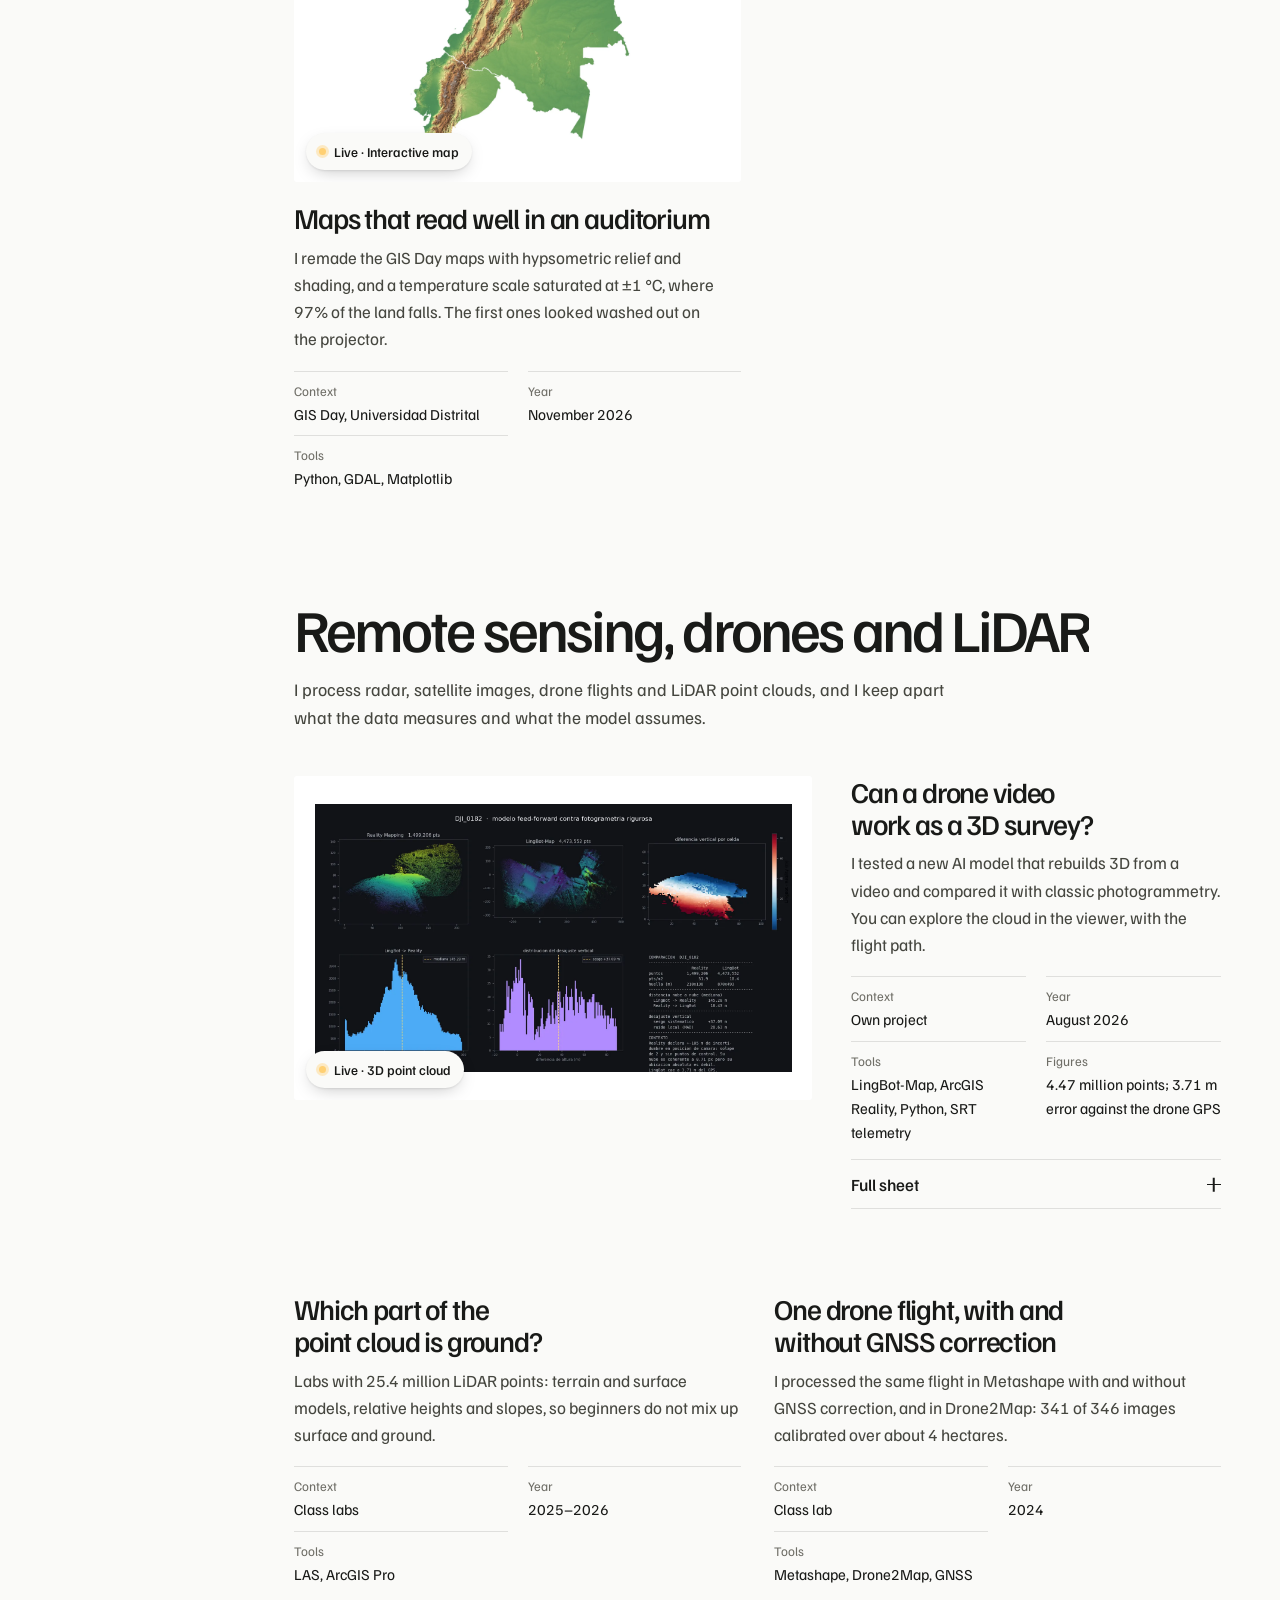
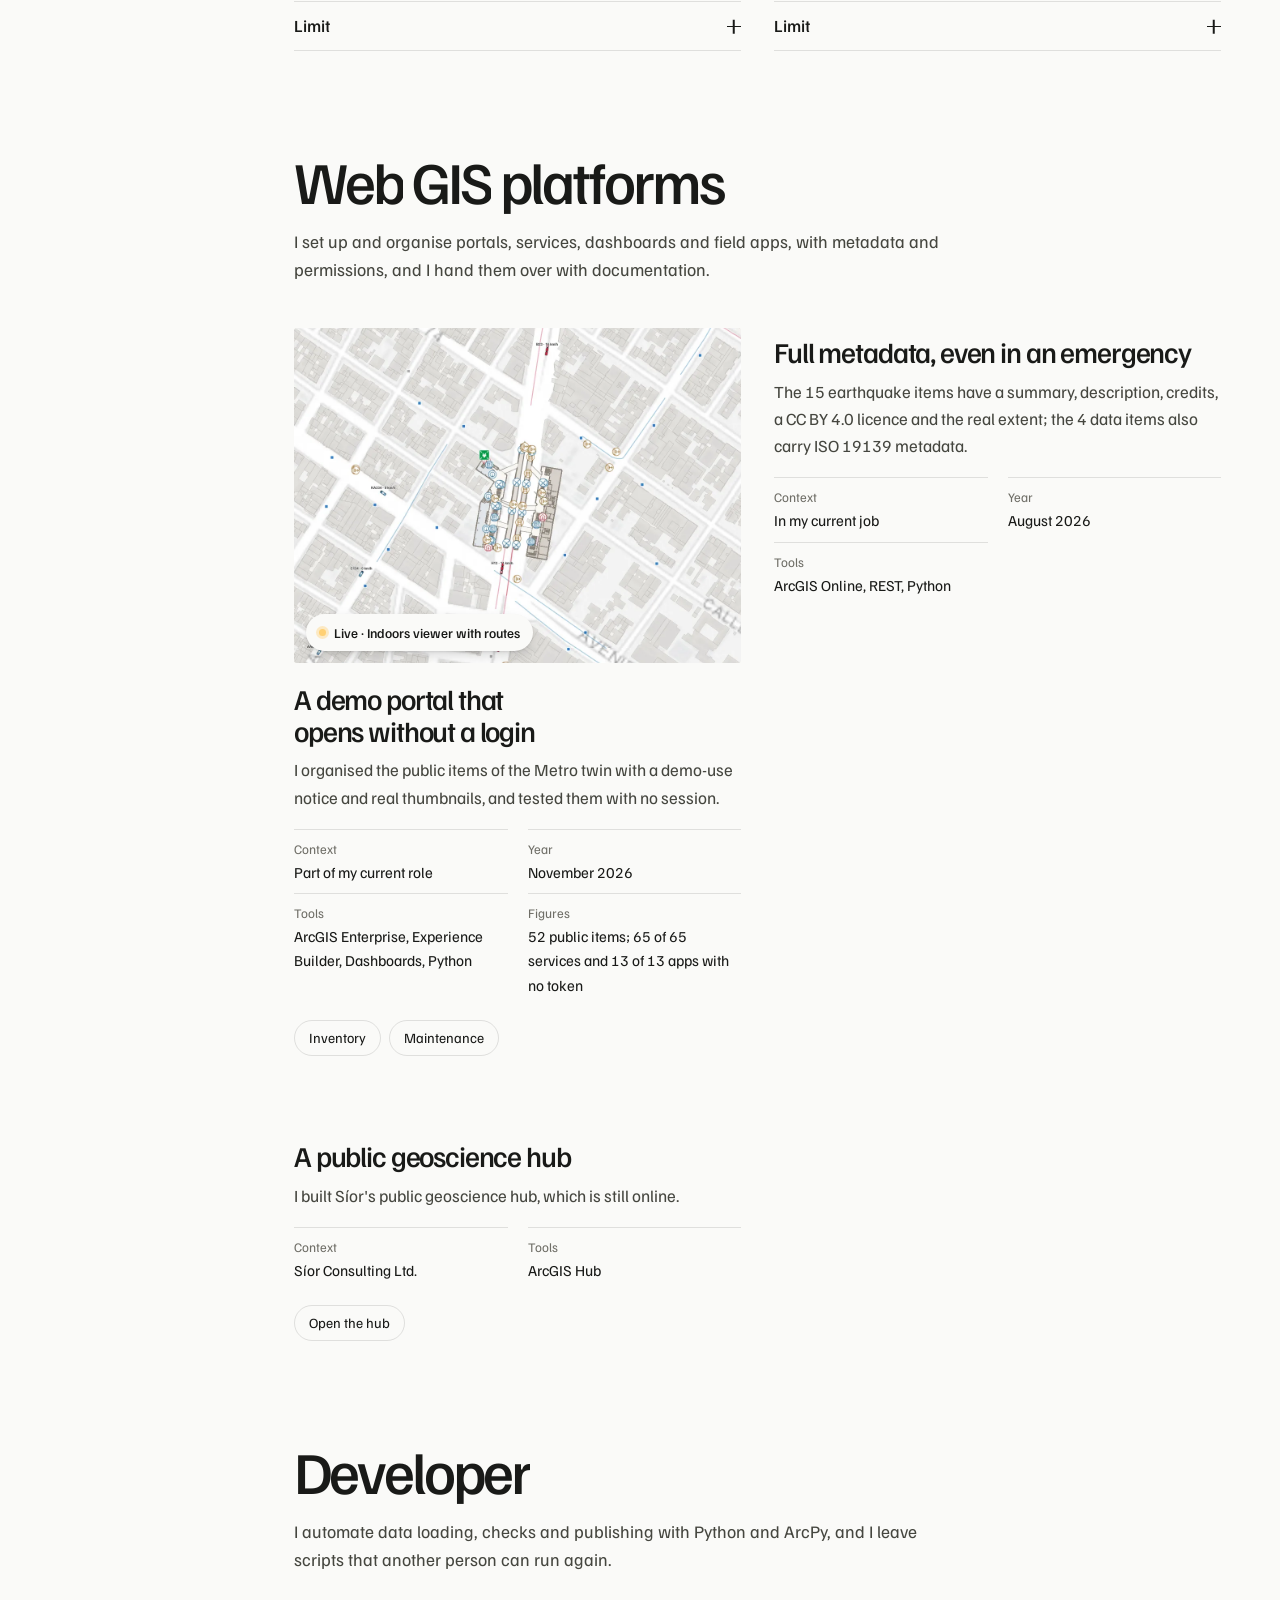
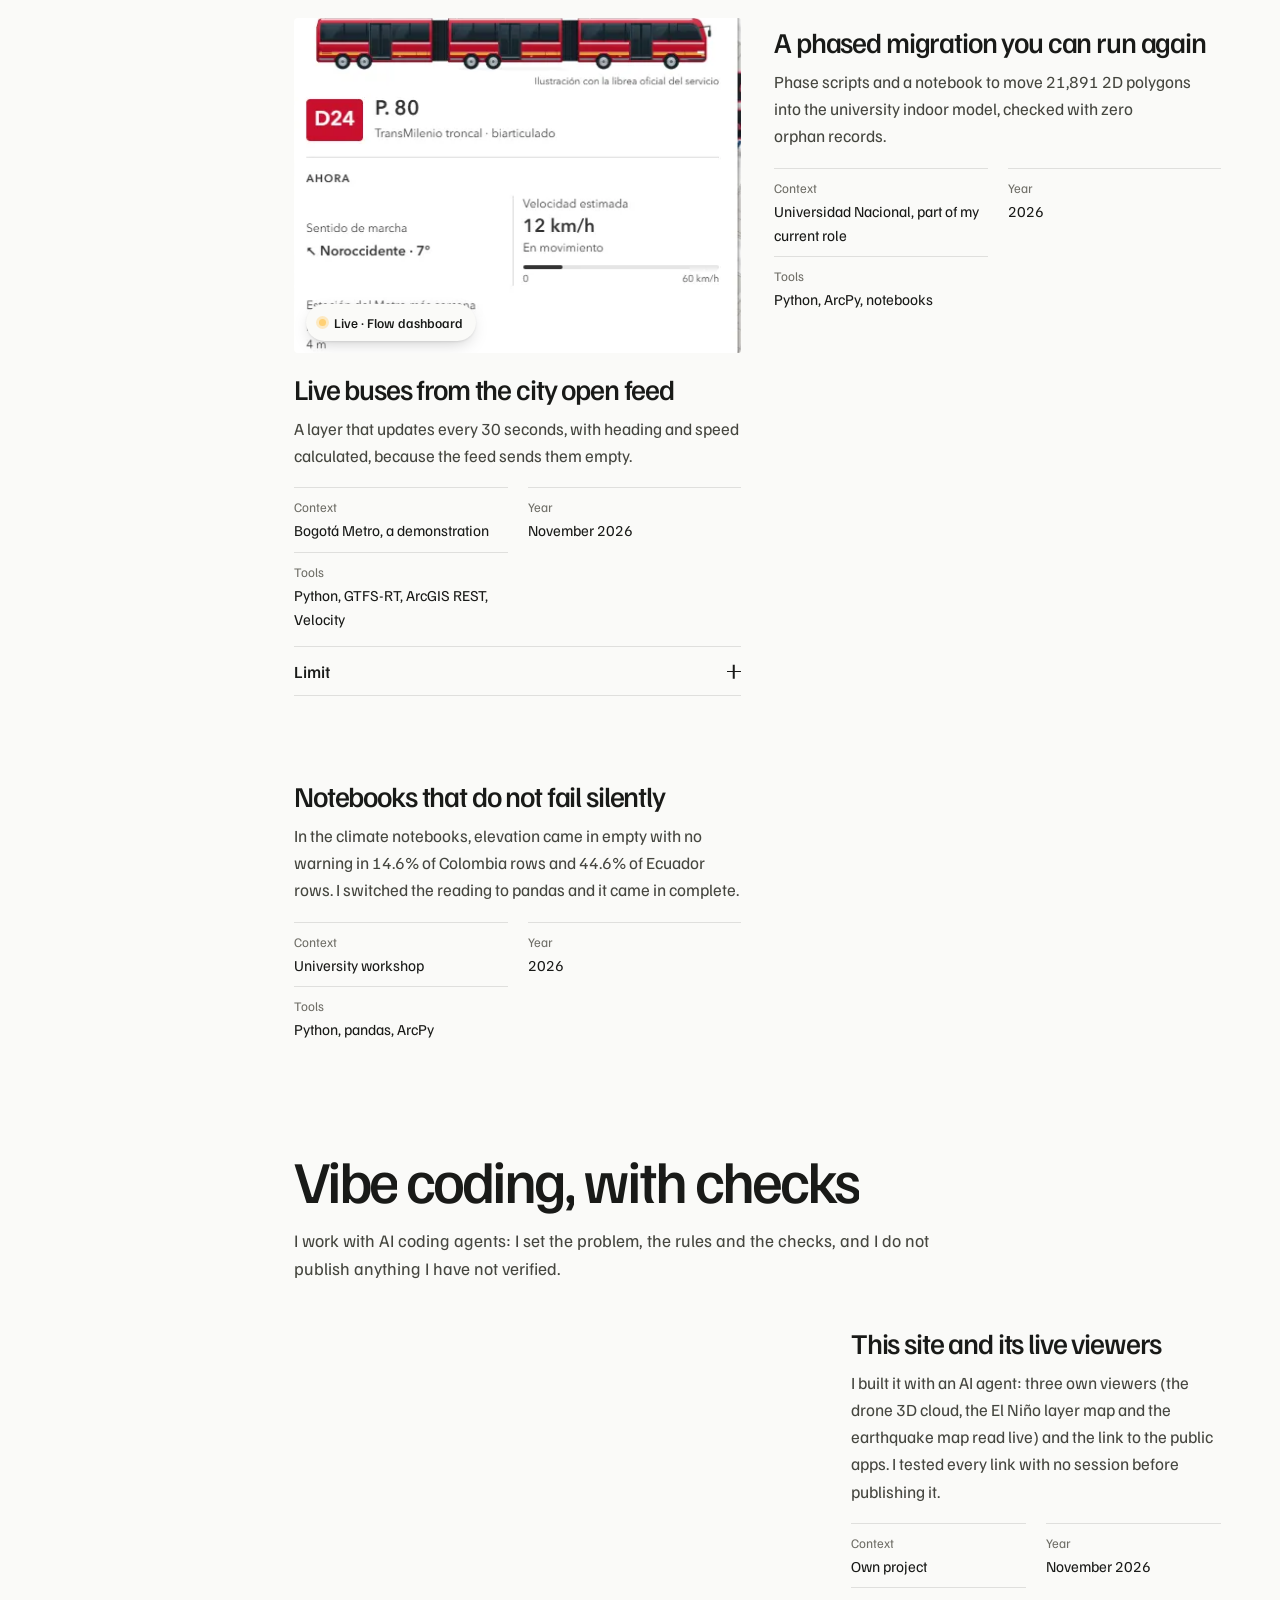
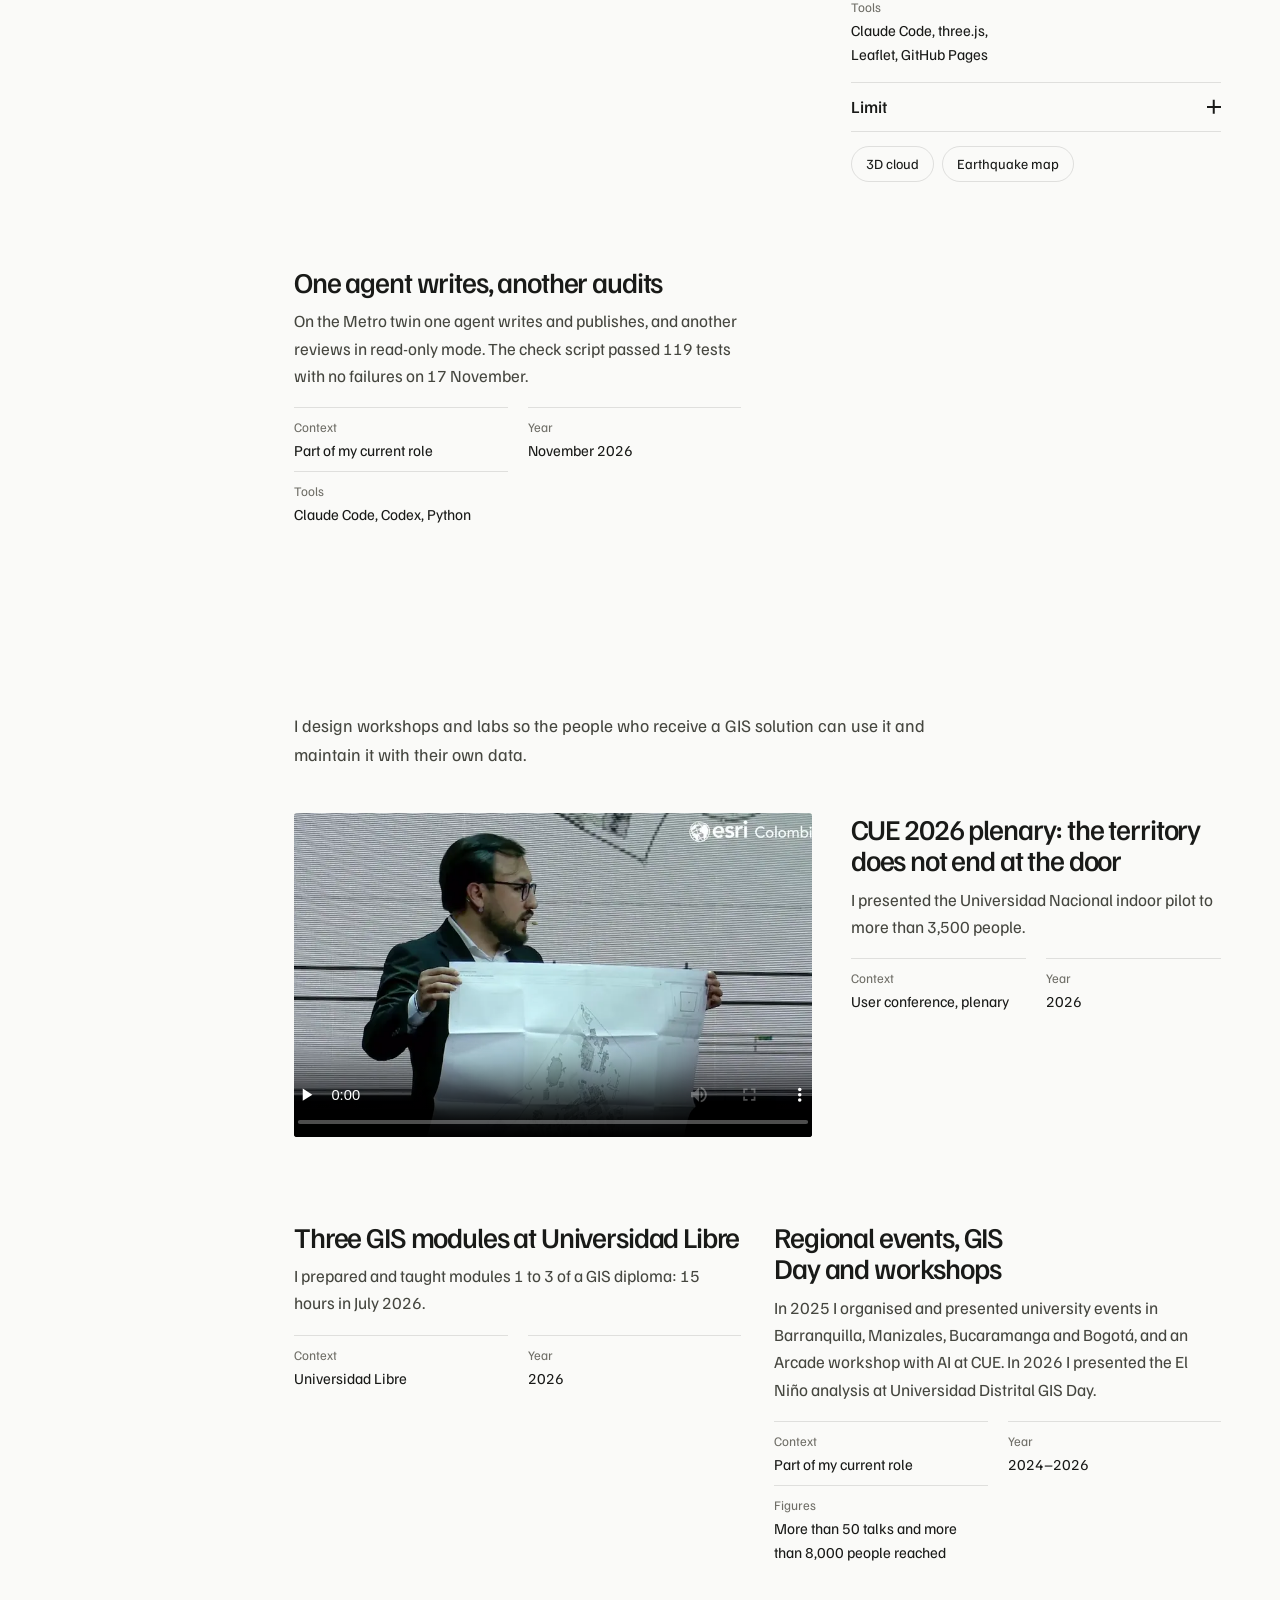
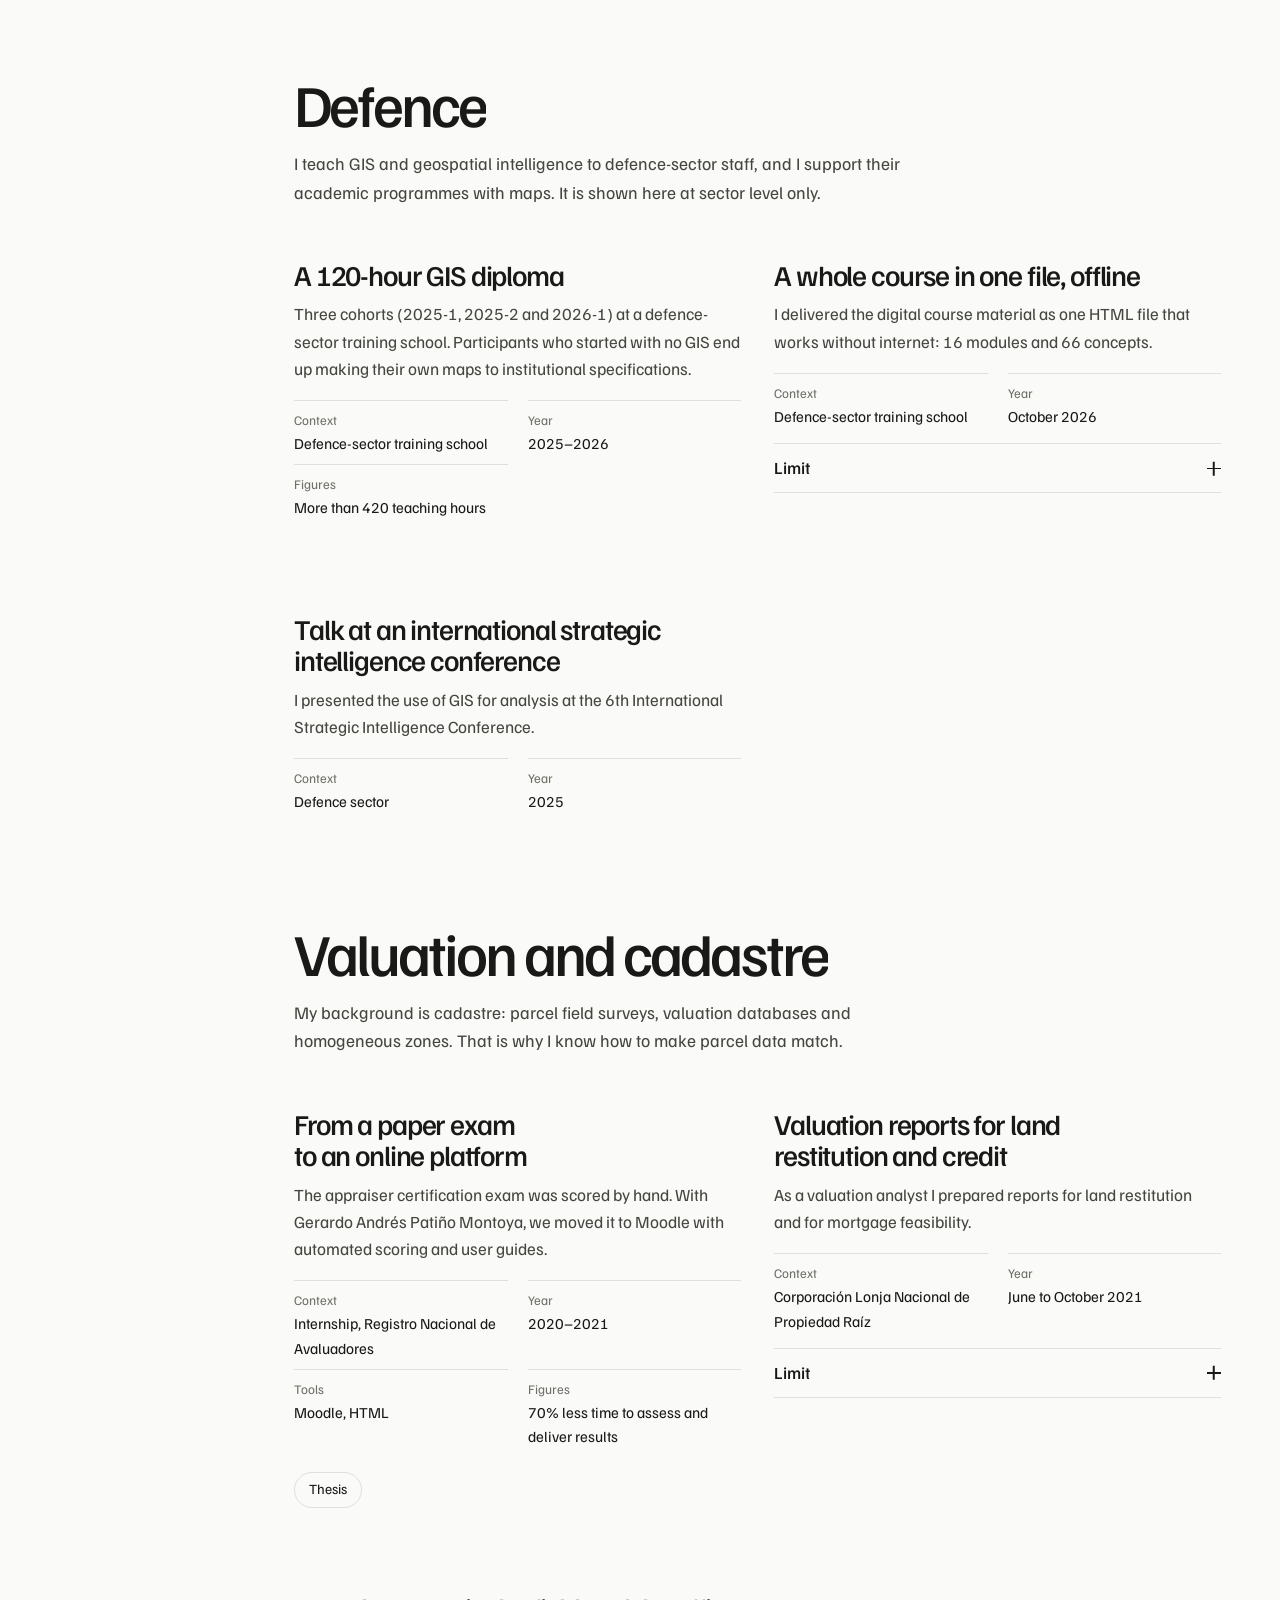
==== commit fb423367: "Estudio: portafolio por areas de conocimiento, bilingue en una pagina, lampara de ideas - Una sola p" ====
--- a/en.html
+++ b/en.html
@@ -1,133 +1,20 @@
 <!doctype html>
-<html lang="en"><head><meta charset="utf-8"><meta name="viewport" content="width=device-width,initial-scale=1">
-<title>Miguel Cubillos · Independent GIS Specialist</title>
-<meta name="description" content="Independent GIS specialist in Bogotá. I join a team when a project is bigger than it can cover: BIM to indoor maps with routing, Python automation, remote sensing and GIS platforms.">
-<meta name="theme-color" content="#143932">
-<meta property="og:type" content="website"><meta property="og:title" content="Miguel Cubillos · Independent GIS Specialist">
-<meta property="og:description" content="I do the technical work to your team's standard and leave when it is done. BIM to indoor maps, Python automation, remote sensing.">
-<meta property="og:image" content="https://cubillos22.github.io/assets/og-preview.jpg"><meta property="og:url" content="https://cubillos22.github.io/en.html"><meta property="og:locale" content="en_US"><meta name="twitter:card" content="summary_large_image">
+<html lang="en">
+<head>
+<meta charset="utf-8">
+<meta name="viewport" content="width=device-width,initial-scale=1">
+<title>Miguel Cubillos · Independent GIS studio</title>
+<link rel="canonical" href="https://cubillos22.github.io/?lang=en">
+<meta http-equiv="refresh" content="0; url=./?lang=en">
+<meta name="description" content="Cadastral and geodetic engineer. I join GIS projects that are bigger than the team: BIM to indoor maps, Python automation, remote sensing, risk, cartography and teaching.">
+<meta property="og:type" content="website">
+<meta property="og:title" content="Miguel Cubillos · Independent GIS studio">
+<meta property="og:description" content="Ideas that turn into maps: BIM to indoor maps, automation, remote sensing, risk, cartography and teaching.">
+<meta property="og:url" content="https://cubillos22.github.io/?lang=en">
+<meta property="og:image" content="https://cubillos22.github.io/assets/og-preview.jpg">
+<meta name="twitter:card" content="summary_large_image">
 <link rel="icon" href="assets/favicon.svg" type="image/svg+xml">
-<link rel="preconnect" href="https://fonts.googleapis.com"><link rel="preconnect" href="https://fonts.gstatic.com" crossorigin>
-<link href="https://fonts.googleapis.com/css2?family=Newsreader:opsz,wght@6..72,400;6..72,500&family=Public+Sans:wght@400;600&family=IBM+Plex+Mono:wght@500&display=swap" rel="stylesheet">
-<link rel="stylesheet" href="assets/folio.css?v=6"><link rel="alternate" hreflang="es" href="index.html"><link rel="alternate" hreflang="en" href="en.html"></head>
-<body id="top"><a class="skip" href="#main">Skip to content</a>
-<header class="top"><div class="wrap bar"><a href="#top" class="brand"><img class="mark" src="assets/favicon.svg" alt="" width="34" height="34"><span>Miguel Cubillos</span></a>
-<nav aria-label="Main"><a href="#cases">Cases</a><a href="#services">Services</a><a href="#experience">Experience</a><a href="#contact">Contact</a></nav>
-<div class="lang"><a href="index.html" hreflang="es" lang="es">ES</a> / <b aria-current="page">EN</b></div></div></header>
-<main id="main">
-<div class="wrap sheet"><span class="coord tl">4°36′N · 74°04′W · Bogotá</span><span class="coord tr">Sheet 1 · Portfolio 2026</span><section class="hero" aria-labelledby="name"><div>
-<p class="eyebrow">Independent GIS specialist · Bogotá, GMT-5</p>
-<h1 id="name">Miguel<br><em>Cubillos</em></h1>
-<p class="role">Cadastral and geodetic engineer · BIM–GIS, automation and remote sensing</p>
-<p class="value">I join a team when a project is bigger than it can cover. I do the technical work to the team's standard and I leave when it is done.</p>
-<p class="value2">I organize the back end —data, scripts, services and documentation— so the team delivers consistent work and does not depend on one person.</p>
-<div class="ctas"><a class="go" href="mailto:cubillosmiguel__@hotmail.com?subject=GIS%20project">Send me a project</a><a class="go ext" href="https://www.linkedin.com/in/miguel-cubillos/">LinkedIn</a></div>
-</div><figure><a class="live" href="https://arcgis.esri.co/portal/apps/experiencebuilder/experience/?id=066ffff023fb4c8697f0479d14c4a6f0" data-kind="Digital twin hub" data-title="Bogotá Metro · Digital twin hub" target="_blank" rel="noopener"><img src="assets/img/metro-3d-viaducto.webp" width="1600" height="868" alt="Bogotá Metro Calle 72 station in 3D: the viaduct, the platform and the buildings on Avenida Caracas."></a><figcaption class="cap">Bogotá Metro, Calle 72 station: BIM model turned into a navigable 3D scene.</figcaption></figure></section>
-<div class="scale" role="group" aria-label="Key numbers"><div class="m"><b>7</b><span>years in geospatial work (since 2018)</span></div><div class="m"><b>50+</b><span>talks, in person and online</span></div><div class="m"><b>8,000+</b><span>people reached in talks and workshops</span></div><div class="m"><b>420+ h</b><span>of teaching as a contracted instructor</span></div></div>
-</div>
-
-<section id="cases" class="block wrap" aria-labelledby="h-cases"><div class="head"><h2 id="h-cases">Cases</h2><p class="kicker">Challenge · My part · Result · Limit</p></div>
-<p class="lead">I do not show full client projects: I show the specific piece I delivered as an outside specialist. Each case says what the problem was, what my part was and what works now. At the end, the limit: what the result does not allow us to claim.</p><nav class="index" aria-label="Index"><a href="#indoor">01 Metro</a><a href="#campus">02 Campus</a><a href="#hs2">03 HS2 · Síor</a><a href="#lingbot">04 Drone 3D</a><a href="#quake">05 Earthquake</a><a href="#nino">06 El Niño</a><a href="#radar">07 InSAR</a><a href="#lidar">08 LiDAR</a><a href="#exam">09 Exam</a></nav>
-
-<article class="case" id="indoor"><header><span class="serial">01</span><p class="kicker">Bogotá Metro · Calle 63 and Calle 72 stations</p><h3>From BIM models to a station you can navigate</h3><p class="tools">Revit · ArcGIS Indoors · Network Analyst · Velocity · Python</p><span class="ctx">Part of my current role in GIS solutions engineering · Nov 2026</span></header>
-<dl class="car"><div><dt>Challenge</dt><dd>Two stations existed only as architecture and structure models. Nobody could ask how to go from the entrance to the platform, or how to do it in a wheelchair.</dd></div>
-<div><dt>My part</dt><dd>Three specific pieces: the walking network with two modes (walking, and wheelchair with no stairs), the 3D scene with terrain fitted to real heights, and the live bus layer from the city open feed.</dd></div>
-<div><dt>Result</dt><dd>2D/3D viewer, dashboards and a mobile map with routing between stations: about 12 minutes entrance to entrance on foot and 14 in a wheelchair, with 178 rooms reachable in the model.</dd></div>
-<div class="limit"><dt>Limit</dt><dd>Ramps and stair lifts missing from the BIM are marked as proposals. Times come from the model, not from site measurements.</dd></div></dl><div class="plate n4"><figure><a class="live" href="https://arcgis.esri.co/portal/home/webscene/viewer.html?webscene=5833cb71976643619aa24b69fd5c99ba" data-kind="3D scene" target="_blank" rel="noopener"><img loading="lazy" src="assets/img/metro-3d-viaducto.webp" alt="3D view of the viaduct and Calle 72 station between buildings on Avenida Caracas."></a><figcaption>3D scene: station BIM model over the city context.</figcaption></figure><figure><a class="live" href="https://arcgis.esri.co/portal/apps/experiencebuilder/experience/?id=6308e18ea0394bd88a8bdbfa132d2fd4" data-kind="BIM inspection in 3D" target="_blank" rel="noopener"><img loading="lazy" src="assets/img/metro-pasarela.webp" alt="Calle 63 station walkway with the train at the platform."></a><figcaption>Walkway and platforms, terrain fitted to real heights.</figcaption></figure><figure><a class="live" href="https://arcgis.esri.co/portal/apps/indoors/viewer.html?appid=c3ef37e173bf443f9bdd411a5e11e56d" data-kind="Indoors viewer with routes" target="_blank" rel="noopener"><img loading="lazy" src="assets/img/metro-2d-piso.webp" alt="2D map of Calle 72 station with rooms per floor."></a><figcaption>Floor-aware map to find rooms and get routes.</figcaption></figure><figure><a class="live" href="https://arcgis.esri.co/portal/apps/dashboards/cc4dc523d5694a5da0551ad03f68f2a8" data-kind="Flow dashboard" target="_blank" rel="noopener"><img loading="lazy" src="assets/img/metro-bus-ficha.webp" alt="Live bus card: route D24, 12 km/h, nearest station Calle 72."></a><figcaption>Live bus from the city open feed.</figcaption></figure></div><p class="apps">Public apps: <a class="live" href="https://arcgis.esri.co/portal/apps/experiencebuilder/experience/?id=066ffff023fb4c8697f0479d14c4a6f0" data-kind="Experience Builder" data-title="Bogotá Metro · Digital twin hub" target="_blank" rel="noopener">digital twin hub ↗</a> · dashboards: <a class="live" href="https://arcgis.esri.co/portal/apps/dashboards/d46ee1c5f84949e3a51f1b20599c05bc" data-kind="Dashboard" data-title="Stations and accessibility" target="_blank" rel="noopener">accessibility ↗</a> · <a class="live" href="https://arcgis.esri.co/portal/apps/dashboards/adf967743a5b477699e712b05ffcdc18" data-kind="Dashboard" data-title="Furniture inventory" target="_blank" rel="noopener">inventory ↗</a> · <a class="live" href="https://arcgis.esri.co/portal/apps/dashboards/44e45d7ebf8643d3b5079c922e20d0cc" data-kind="Dashboard" data-title="Inspection and maintenance" target="_blank" rel="noopener">maintenance ↗</a> · <a class="live" href="https://arcgis.esri.co/portal/apps/dashboards/cc4dc523d5694a5da0551ad03f68f2a8" data-kind="Dashboard" data-title="Passenger flow" target="_blank" rel="noopener">passenger flow ↗</a></p></article>
-
-<article class="case" id="campus"><header><span class="serial">02</span><p class="kicker">Universities · 3 campuses</p><h3>From floor plan to a route between floors</h3><p class="tools">Revit · CAD · ArcGIS Indoors · Survey123 · Dashboards</p><span class="ctx">Part of my current role in GIS solutions engineering · 2024–2026</span></header>
-<dl class="car"><div><dt>Challenge</dt><dd>CAD drawings, BIM models and inventories told different stories about the same building, with units and spatial references that did not match.</dd></div>
-<div><dt>My part</dt><dd>My part was technical and limited: georeferencing the models, making floor levels consistent, building indoor routing and linking bookings (Microsoft 365) and maintenance (Survey123) to dashboards.</dd></div>
-<div><dt>Result</dt><dd>In the Universidad Nacional pilot, users can look up a route between floors and see assets in 3D. I presented it at the CUE 2026 plenary.</dd></div>
-<div class="limit"><dt>Limit</dt><dd>Three campuses is the full set of integrations; the pilot shown in public is one of them.</dd></div></dl><div class="plate n3"><figure><a href="assets/img/campus-ruta.webp"><img loading="lazy" src="assets/img/campus-ruta.webp" alt="Step-by-step route inside a building, with stairs up to floor 4."></a><figcaption>Route between floors to a classroom, with Spanish directions.</figcaption></figure><figure><a href="assets/img/campus-3d.webp"><img loading="lazy" src="assets/img/campus-3d.webp" alt="3D view of a campus building with its floors and surroundings."></a><figcaption>Building in 3D from the BIM model.</figcaption></figure><figure><a href="assets/img/campus-mapa.webp"><img loading="lazy" src="assets/img/campus-mapa.webp" alt="Campus map with a walking route to a building."></a><figcaption>From the campus map to the building.</figcaption></figure></div></article>
-
-<article class="case" id="hs2"><header><span class="serial">03</span><p class="kicker">International consulting · Síor Consulting, Ireland</p><h3>Map series that do not depend on one person</h3><p class="tools">Python · ArcPy · ModelBuilder · ISO</p><span class="ctx">Síor Consulting Ltd., remote subconsultant · 2021–2024</span></header>
-<dl class="car"><div><dt>Challenge</dt><dd>Engineering teams in the UK and Australia needed repetitive, consistent map series (HS2 rail, gold mining).</dd></div>
-<div><dt>My part</dt><dd>As a remote subconsultant from Colombia, my assignment was the production side: I standardized templates, automated batch exports and wrote production guides to ISO standards. I supported the HS2/EKFB field data platform.</dd></div>
-<div><dt>Result</dt><dd>Other contractors adopted the procedures I documented.</dd></div>
-<div class="limit"><dt>Limit</dt><dd>There was no before/after measurement, so I do not give a time-saving percentage.</dd></div></dl><p class="apps">Public: <a class="live" href="https://sior-consulting-geoscience-hub-1-siorgroup.hub.arcgis.com/" data-kind="ArcGIS Hub" data-title="Síor Consulting Geoscience Hub" target="_blank" rel="noopener">Síor geoscience hub I built ↗</a></p></article>
-
-<article class="case" id="lingbot"><header><span class="serial">04</span><p class="kicker">Own project · photogrammetry</p><h3>Can a drone video work as a 3D survey?</h3><p class="tools">LingBot-Map · ArcGIS Reality · Python · SRT telemetry</p><span class="ctx">Own project · Aug 2026</span></header>
-<dl class="car"><div><dt>Challenge</dt><dd>A new AI model says it can rebuild 3D from video. I wanted to see if it holds up against classic photogrammetry.</dd></div>
-<div><dt>My part</dt><dd>I ran the model on 4K drone videos of north Bogotá, georeferenced it with the flight telemetry and compared it with ArcGIS Reality, all locally.</dd></div>
-<div><dt>Result</dt><dd>4.47 million points with a 3.71 m error against the drone GPS.</dd></div>
-<div class="limit"><dt>Limit</dt><dd>3.71 m is against the drone GPS, not ground control points. Good for visual context, not for measuring.</dd></div></dl><div class="plate n2"><figure><a class="live" href="vivo/lingbot.html?lang=en" data-kind="3D point cloud" target="_blank" rel="noopener"><img loading="lazy" src="assets/img/lingbot-entrada.webp" alt="Six frames from the drone video over north Bogotá, with flight path and height profile."></a><figcaption>Input: 4K video and flight telemetry.</figcaption></figure><figure><a class="live" href="vivo/lingbot.html?lang=en" data-kind="3D point cloud" target="_blank" rel="noopener"><img loading="lazy" src="assets/img/lingbot-comparacion.webp" alt="Point cloud comparison between Reality Mapping and LingBot-Map, with difference map and histograms."></a><figcaption>Comparison with photogrammetry: where it matches and where it drifts.</figcaption></figure></div></article>
-
-<article class="case" id="quake"><header><span class="serial">05</span><p class="kicker">Emergency · earthquake of 10 Aug 2026</p><h3>A damage database you can check, in 24 hours</h3><p class="tools">Python · web scraping · Survey123 · Dashboards · Planet</p><span class="ctx">Own initiative · Aug 2026</span></header>
-<dl class="car"><div><dt>Challenge</dt><dd>After the M7.4 earthquake, information was spread across news and social media, with no location and no checks.</dd></div>
-<div><dt>My part</dt><dd>I built a damage database with at least three sources per point, before/after Planet satellite mosaics, and published dashboards for donations, connectivity and shelters.</dd></div>
-<div><dt>Result</dt><dd>A public donation dashboard in production; 153 donation points and 321 Wi-Fi points mapped.</dd></div>
-<div class="limit"><dt>Limit</dt><dd>Coordinates come from addresses in the news; each point has its precision level. It does not replace the official damage assessment.</dd></div></dl><div class="plate n1"><figure><a class="live" href="vivo/sismo.html?lang=en" data-kind="Map with live data" target="_blank" rel="noopener"><img loading="lazy" src="assets/img/sismo-mapa.webp" alt="Map with 32 damage points, 11 rescue actions and the M7.4 epicentre."></a><figcaption>Damage and rescue points from the checked database.</figcaption></figure></div><p class="apps">Public app: <a class="live" href="https://www.arcgis.com/apps/dashboards/812f54f09f904e7cbc4ff6dc10834805" data-kind="Dashboard" data-title="Where to donate" target="_blank" rel="noopener">“Where to donate” dashboard ↗</a></p></article>
-
-<article class="case" id="nino"><header><span class="serial">06</span><p class="kicker">Climate · Colombia and Ecuador</p><h3>Bringing climate data to local scale to explain El Niño</h3><p class="tools">Python · Forest · ERA5 · IDEAM · GSOD</p><span class="ctx">University workshop and GIS Day · 2026</span></header>
-<dl class="car"><div><dt>Challenge</dt><dd>Global climate models are too coarse to talk about one municipality.</dd></div>
-<div><dt>My part</dt><dd>I built a reproducible downscaling workflow with 585 stations in Colombia and 50 in Ecuador, with quality control and notebooks that run from any folder. I presented it at Universidad Distrital GIS Day (17 Nov 2026).</dd></div>
-<div><dt>Result</dt><dd>Validation R² of 0.988 in Colombia (RMSE 0.75 °C) and 0.963 in Ecuador.</dd></div>
-<div class="limit"><dt>Limit</dt><dd>The susceptibility model has R² of 0.14–0.31: useful to set priorities, not to forecast.</dd></div></dl><div class="plate n4"><figure><a class="live" href="vivo/nino.html?lang=en#temperatura" data-kind="Interactive map" target="_blank" rel="noopener"><img loading="lazy" src="assets/img/nino-temperatura.webp" alt="Map of Colombia and Ecuador with the downscaled temperature difference in blues and reds."></a><figcaption>Local-scale temperature difference.</figcaption></figure><figure><a class="live" href="vivo/nino.html?lang=en#patrones" data-kind="Interactive map" target="_blank" rel="noopener"><img loading="lazy" src="assets/img/nino-patrones.webp" alt="Map of space-time event patterns with hot and cold spots."></a><figcaption>Event patterns 2010–2026.</figcaption></figure><figure><a class="live" href="vivo/nino.html?lang=en#modelo" data-kind="Interactive map" target="_blank" rel="noopener"><img loading="lazy" src="assets/img/nino-modelo.webp" alt="Susceptibility map by municipality, from yellow to dark red."></a><figcaption>Susceptibility: useful to set priorities.</figcaption></figure><figure><a class="live" href="vivo/nino.html?lang=en#relieve" data-kind="Interactive map" target="_blank" rel="noopener"><img loading="lazy" src="assets/img/nino-relieve.webp" alt="Relief map of Colombia and Ecuador."></a><figcaption>Relief: the strongest predictor.</figcaption></figure></div></article>
-
-<article class="case" id="radar"><header><span class="serial">07</span><p class="kicker">Satellite radar · Chocó</p><h3>When a map is not enough to say the ground moved</h3><p class="tools">Sentinel-1 · LiCSAR · ArcGIS Pro</p><span class="ctx">Case study · GIS teaching</span></header>
-<dl class="car"><div><dt>Challenge</dt><dd>A USGS model predicted deformation. Did radar data confirm it?</dd></div>
-<div><dt>My part</dt><dd>I compared Sentinel-1 phase and coherence with the model and kept modelled and observed results separate in the maps.</dd></div>
-<div><dt>Result</dt><dd>Maps that show where radar supports the model and where it does not.</dd></div>
-<div class="limit"><dt>Limit</dt><dd>Low coherence did not allow us to confirm the movement. I do not present a prediction as a measurement.</dd></div></dl></article>
-
-<article class="case" id="lidar"><header><span class="serial">08</span><p class="kicker">LiDAR and drone · teaching</p><h3>Which part of the point cloud is ground?</h3><p class="tools">LAS · Metashape · Drone2Map · GNSS</p><span class="ctx">Class labs · GIS teaching</span></header>
-<dl class="car"><div><dt>Challenge</dt><dd>Beginners mix up surface and ground, and adjustment and accuracy.</dd></div>
-<div><dt>My part</dt><dd>I designed labs with 25.4 million LiDAR points and a drone flight processed with and without GNSS correction.</dd></div>
-<div><dt>Result</dt><dd>Relative heights from ground vs. surface; 341 of 346 images calibrated over about 4 ha.</dd></div>
-<div class="limit"><dt>Limit</dt><dd>341/346 describes the adjustment coverage, not ground accuracy.</dd></div></dl></article>
-
-<article class="case" id="exam"><header><span class="serial">09</span><p class="kicker">Registro Nacional de Avaluadores</p><h3>From a paper exam to an online platform</h3><p class="tools">Moodle · HTML · automated scoring</p><span class="ctx">Internship · Registro Nacional de Avaluadores · 2020–2021</span></header>
-<dl class="car"><div><dt>Challenge</dt><dd>The appraiser certification exam was scored by hand.</dd></div>
-<div><dt>My part</dt><dd>With Gerardo Andrés Patiño Montoya, we moved it to Moodle with automated scoring and user guides.</dd></div>
-<div><dt>Result</dt><dd>70% less time to assess and deliver results. <a href="https://repository.udistrital.edu.co/items/4fee34a4-6b49-4b79-8fe8-2d7d68c5f8f1">Thesis ↗</a></dd></div></dl></article>
-
-<p class="aside">Does your team have a similar project and need more technical hands? <a class="go" href="mailto:cubillosmiguel__@hotmail.com?subject=GIS%20project">Tell me the scope</a></p>
-</section>
-
-<section id="services" class="block wrap" aria-labelledby="h-serv"><div class="head"><h2 id="h-serv">How I work</h2><p class="kicker">Contract · defined scope</p></div>
-<p class="lead">I work by assignment: we agree on scope, deliverable and end date. I follow your standard and document everything so the team can continue without me.</p>
-<div class="legend">
-<div class="svc"><span class="sym ct" aria-hidden="true"></span><div><p class="kicker">Indoor</p><h3>BIM → Indoors with routing</h3><p>Revit or CAD models to floor-aware maps, walking and accessible network, 2D/3D viewer.</p><p class="out">Deliverable: services, viewer and documented network.</p></div></div>
-<div class="svc"><span class="sym ln" aria-hidden="true"></span><div><p class="kicker">Automation</p><h3>Map series with Python</h3><p>ArcPy and ModelBuilder for large map production, data loads and publishing.</p><p class="out">Deliverable: scripts, templates and user guide.</p></div></div>
-<div class="svc"><span class="sym pg" aria-hidden="true"></span><div><p class="kicker">Platform</p><h3>Set up or manage ArcGIS Enterprise / Online</h3><p>Services, permissions, dashboards, Experience Builder, Survey123 and QuickCapture.</p><p class="out">Deliverable: configured platform and handover.</p></div></div>
-<div class="svc"><span class="sym ht" aria-hidden="true"></span><div><p class="kicker">Remote sensing</p><h3>Radar, InSAR and imagery with clear limits</h3><p>Sentinel-1, multispectral and Planet; maps that separate observed from modelled.</p><p class="out">Deliverable: maps and a scope report.</p></div></div>
-<div class="svc"><span class="sym gr" aria-hidden="true"></span><div><p class="kicker">Data</p><h3>Counts from CAD to Excel and GIS</h3><p>Extract, clean and match drawings, inventories and databases.</p><p class="out">Deliverable: clean database and issue report.</p></div></div>
-<div class="svc"><span class="sym pt" aria-hidden="true"></span><div><p class="kicker">Training</p><h3>GIS workshops and labs</h3><p>Hands-on courses for teams that receive a solution and must maintain it.</p><p class="out">Deliverable: guides, exercises and sessions.</p></div></div>
-</div>
-<ol class="how"><li><b>1 · Scope</b>A call and a data sample. I quote per batch.</li><li><b>2 · Standard</b>I use your templates, names and coordinate system.</li><li><b>3 · Delivery</b>Progress you can review, quality control and written limits.</li><li><b>4 · Exit</b>Documentation and handover: the team does not depend on me.</li></ol>
-<p class="note">I lead working groups with clients and internal teams of 3 to 8 people, using Scrum. Colombia time (GMT-5), same hours as much of the Americas; EU passport.</p>
-</section>
-
-<section class="film" id="cue" aria-labelledby="h-film"><div class="wrap filmgrid"><div><p class="eyebrow">Talks · CUE 2026</p><h2 id="h-film">Connecting the plans</h2><p>An excerpt from the plenary. With a paper drawing in hand, I explain why architecture models and geographic databases tell different stories about the same building.</p>
-<details><summary>Read the transcript</summary><p>We have this information: our CAD plans. We also have architectural plans, BIM models, geographic databases and even inventory systems. But each one tells a completely different story. My challenge today is to connect them. With ArcGIS Indoors, we can create this model, or digital twin, by combining BIM and GIS. Let me show you.</p></details>
-<p style="margin-top:1rem"><a href="https://es.linkedin.com/posts/camiloguzman-bim_cue2026-cue2026-esri-activity-7511804300289949696-Zw1S">The plenary, by Camilo Guzmán ↗</a></p></div>
-<figure><video controls playsinline preload="metadata" poster="assets/cue-video.webp" width="1280" height="720" aria-label="Connecting the plans"><source src="assets/cue-2026.mp4" type="video/mp4"><track kind="captions" srclang="es" label="Español" src="assets/cue-es.vtt"><track kind="captions" srclang="en" label="English" src="assets/cue-en.vtt" default></video><figcaption class="cap">Original audio in Spanish. English and Spanish captions. 00:25</figcaption></figure></div></section>
-
-<section id="talks" class="block wrap" aria-labelledby="h-talks"><div class="head"><h2 id="h-talks">Teaching and talks</h2></div><figure class="bio-fig"><img loading="lazy" src="assets/plenaria.webp" width="1500" height="808" alt="Miguel at the CUE 2026 plenary lectern, with a campus map and a dashboard on the screen behind him."><figcaption class="cap">CUE 2026 plenary: Universidad Nacional indoor mapping pilot, for more than 3,500 people.</figcaption></figure>
-<article class="rec"><p class="date">2026</p><div><h3>CUE plenary · Universidad Distrital GIS Day</h3><p>“El territorio no termina en la puerta”, for more than 3,500 people. At Universidad Distrital GIS Day (17 Nov) I presented a predictive analysis of El Niño for Colombia and Ecuador.</p></div></article>
-<article class="rec"><p class="date">2025</p><div><h3>CUE, regional events and conferences</h3><p>“ArcGIS Arcade AutonomIA” at CUE; demos for universities in Barranquilla, Bogotá, Manizales and Bucaramanga as organizer and speaker.</p></div></article>
-<article class="rec"><p class="date">Since 2025</p><div><h3>GIS instructor in higher education and institutional training</h3><p>120-hour GIS diploma (three cohorts), Universidad Libre (3 modules, 15 h) and workshops for 20 to 25 people each semester. Diploma in University Teaching (2026).</p></div></article>
-</section>
-
-<section id="skills" class="block wrap" aria-labelledby="h-skills"><div class="head"><h2 id="h-skills">Skills</h2></div>
-<dl class="practice"><div><dt>GIS and spatial databases</dt><dd>ArcGIS Pro, Enterprise and Online, QGIS, PostgreSQL/PostGIS, SQL. Geodatabases, topology, quality control and coordinate systems.</dd></div>
-<div><dt>Automation</dt><dd>Python, ArcPy, ModelBuilder, Arcade, pandas, NumPy, Matplotlib, reproducible notebooks.</dd></div>
-<div><dt>BIM and indoor</dt><dd>Revit, AutoCAD, ArcGIS Indoors, Network Analyst, Survey123, Dashboards, Experience Builder, Velocity.</dd></div>
-<div><dt>Remote sensing and 3D</dt><dd>SAR/InSAR, multispectral, Planet, LiDAR, Metashape, Drone2Map, Pix4D, ArcGIS Reality, SNAP, ENVI.</dd></div></dl></section>
-
-<section id="experience" class="block wrap" aria-labelledby="h-exp"><div class="head"><h2 id="h-exp">Short career history</h2></div>
-<article class="rec"><p class="date">Aug 2024 – now</p><div><h3>GIS solutions engineering</h3><p class="org">Education sector · Colombia, Ecuador and Panama</p><p>Indoor maps, room booking and maintenance for universities; demos, proposals and training.</p></div></article>
-<article class="rec"><p class="date">Jun 2021 – Jul 2024</p><div><h3>GIS analyst and subconsultant</h3><p class="org">Síor Consulting Ltd. · Cork, Ireland · remote</p><p>HS2/EKFB, gold mining in Australia, climate vulnerability (Feb–Jun 2023), automation and ISO guides. Site visits to Ireland, England and Australia.</p></div></article>
-<article class="rec"><p class="date">Jun – Oct 2021</p><div><h3>Valuation analyst</h3><p class="org">Corporación Lonja Nacional de Propiedad Raíz</p><p>Reports for land restitution and mortgage feasibility.</p></div></article>
-<article class="rec"><p class="date">Oct 2020 – Apr 2021</p><div><h3>Internship · assessment platform</h3><p class="org">Registro Nacional de Avaluadores</p></div></article>
-<article class="rec"><p class="date">Oct 2018 – Jan 2020</p><div><h3>Cadastral field survey and consulting</h3><p class="org">Independent · Bogotá</p></div></article>
-<article class="rec"><p class="date">2021</p><div><h3>Cadastral and Geodetic Engineer</h3><p class="org">Universidad Distrital Francisco José de Caldas · graduated 24 Nov 2021</p></div></article>
-</section>
-</main>
-<footer id="contact"><div class="wrap contact"><p class="eyebrow">Contact</p><h2>Tell me what your project is missing</h2>
-<p style="margin:1rem 0"><a class="mail" href="mailto:cubillosmiguel__@hotmail.com">cubillosmiguel__@hotmail.com</a><small class="hint">Two underscores before the @.</small></p>
-<div class="ctas"><a class="go" href="mailto:cubillosmiguel__@hotmail.com?subject=GIS%20project">Email me</a><a class="go ext" href="https://www.linkedin.com/in/miguel-cubillos/">LinkedIn</a></div>
-<div class="foot"><span>Miguel Ángel Cubillos Cohecha · GIS Specialist · Bogotá, Colombia</span><a href="#top">Back to top ↑</a></div></div></footer>
-<script type="application/json" id="captions">{"es": "WEBVTT\n\n00:00:00.280 --> 00:00:03.120\nTenemos esta información, nuestros planos CAD.\n\n00:00:03.840 --> 00:00:11.060\nTambién tenemos planos arquitectónicos, modelos BIM, bases de datos geográficas, inclusive sistemas de inventario.\n\n00:00:11.780 --> 00:00:14.760\nPero cada uno de ellos cuenta una historia totalmente diferente.\n\n00:00:15.380 --> 00:00:17.240\nMi reto el día de hoy es conectarlas.\n\n00:00:17.240 --> 00:00:23.460\nY gracias a ArcGIS Indoors, podemos crear ese modelo o ese gemelo digital combinando BIM más SIG.\n\n00:00:23.740 --> 00:00:24.540\nLes voy a mostrar.\n", "en": "WEBVTT\n\n00:00:00.280 --> 00:00:03.120\nWe have this information: our CAD plans.\n\n00:00:03.840 --> 00:00:11.060\nWe also have architectural plans, BIM models, geographic databases and even inventory systems.\n\n00:00:11.780 --> 00:00:14.760\nBut each one tells a completely different story.\n\n00:00:15.380 --> 00:00:17.240\nMy challenge today is to connect them.\n\n00:00:17.240 --> 00:00:23.460\nWith ArcGIS Indoors, we can create this model, or digital twin, by combining BIM and GIS.\n\n00:00:23.740 --> 00:00:24.540\nLet me show you.\n"}</script><script src="assets/vivo.js?v=4" defer></script>
-<script src="assets/local-captions.js"></script></body></html>
+<script>location.replace("./?lang=en" + location.hash);</script>
+</head>
+<body><p><a href="./?lang=en">Continue to the portfolio in English</a></p></body>
+</html>
